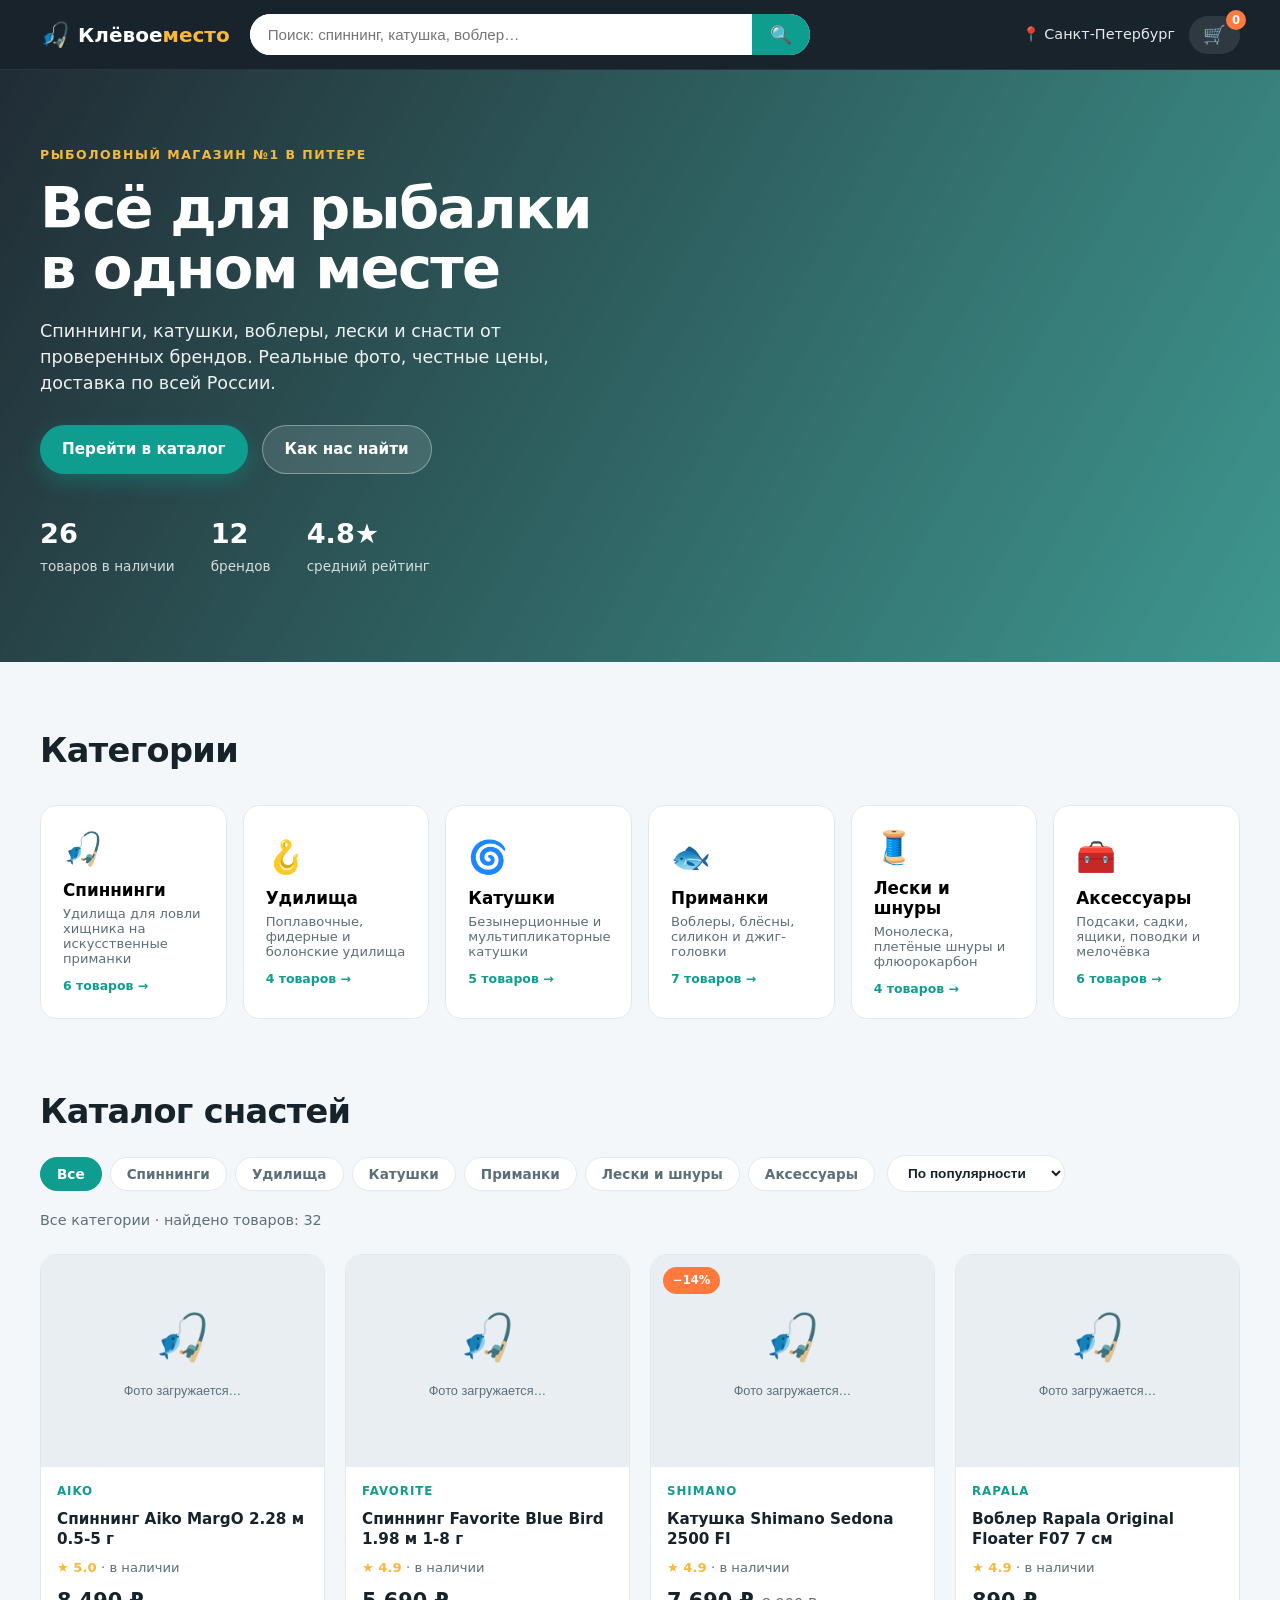
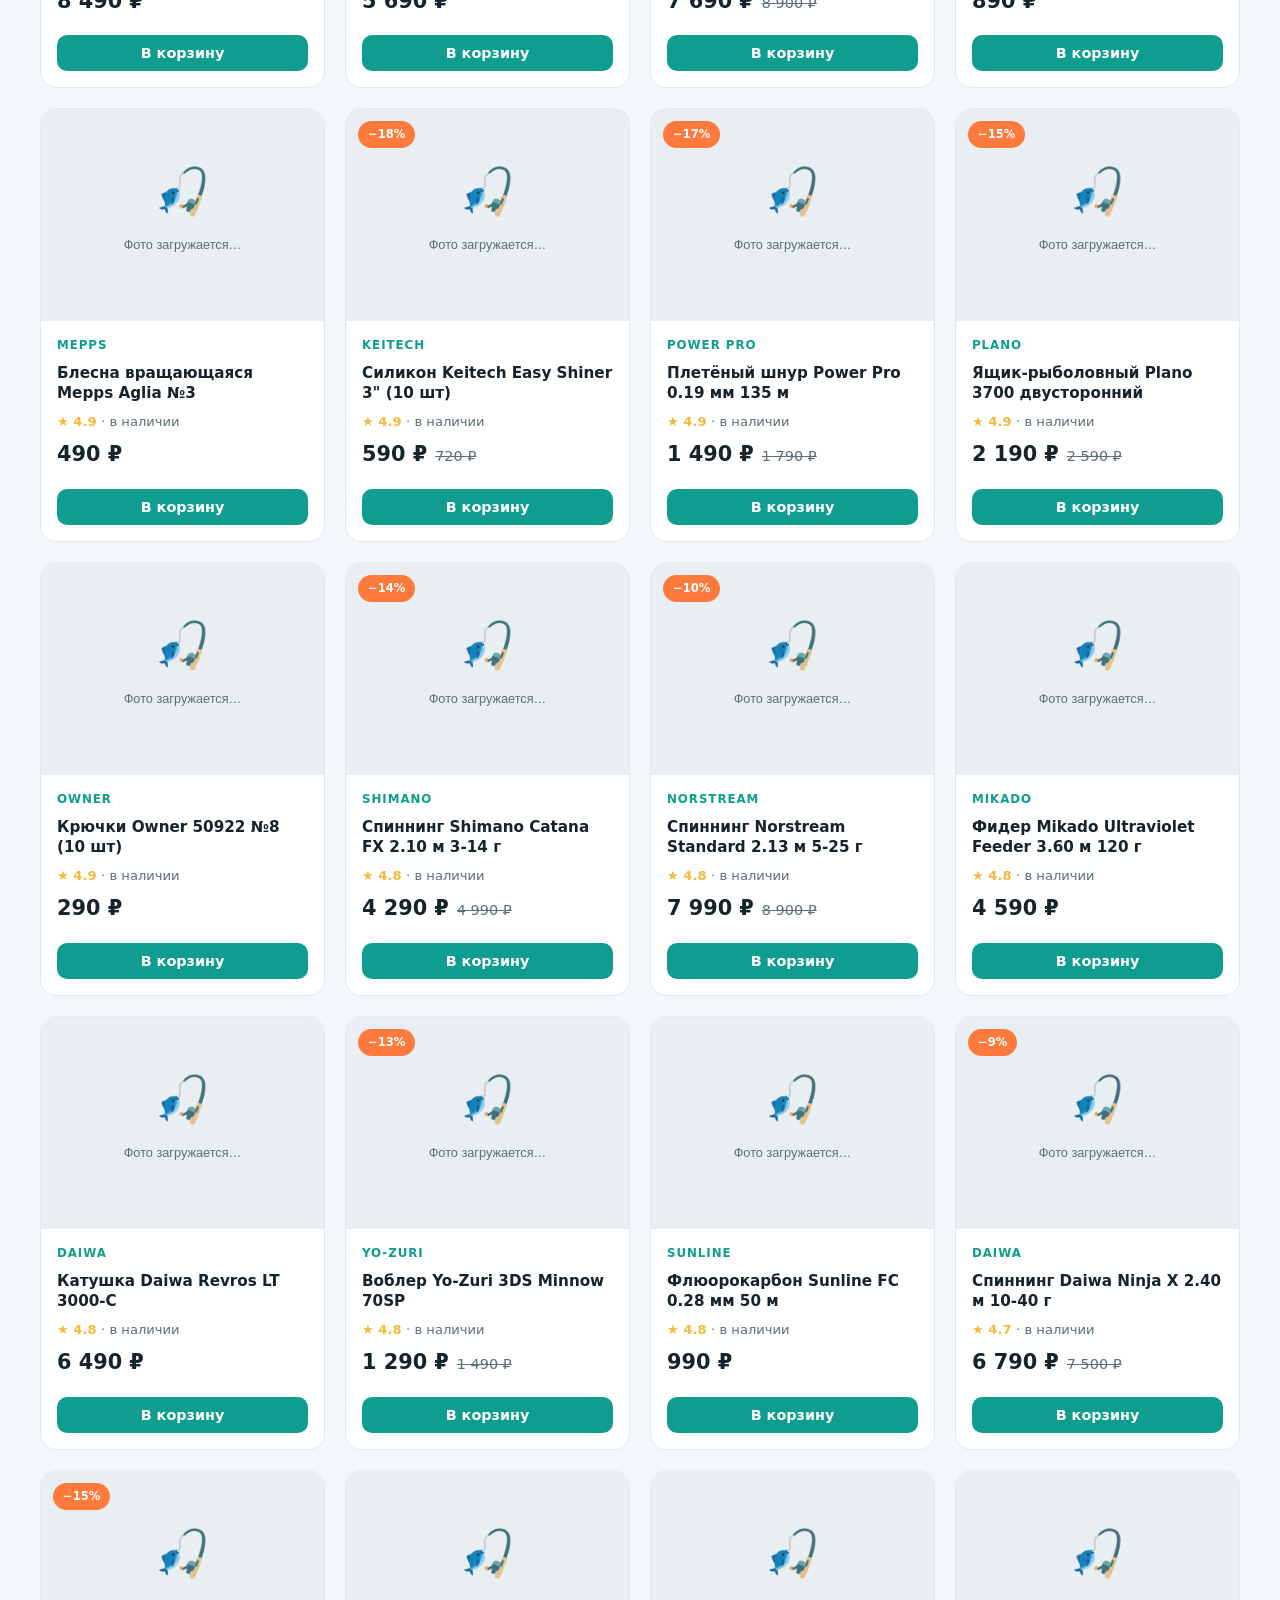
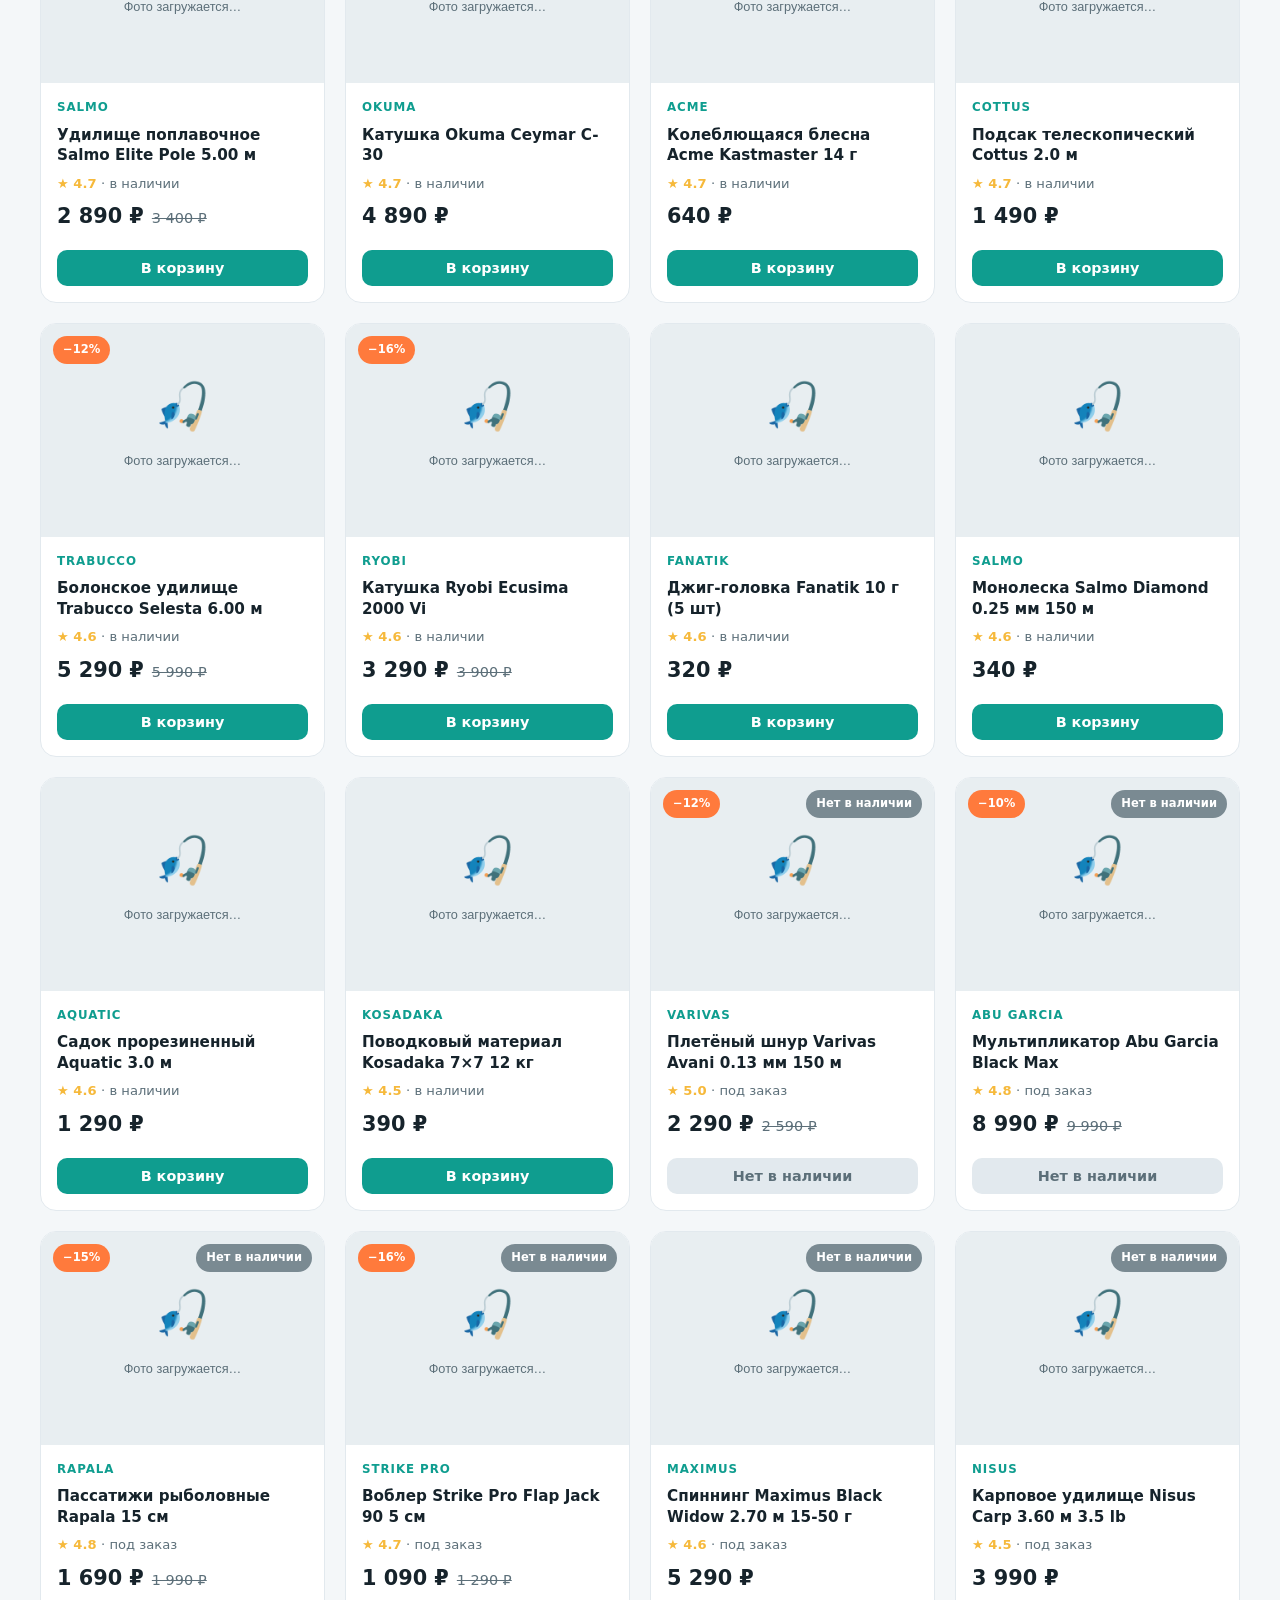
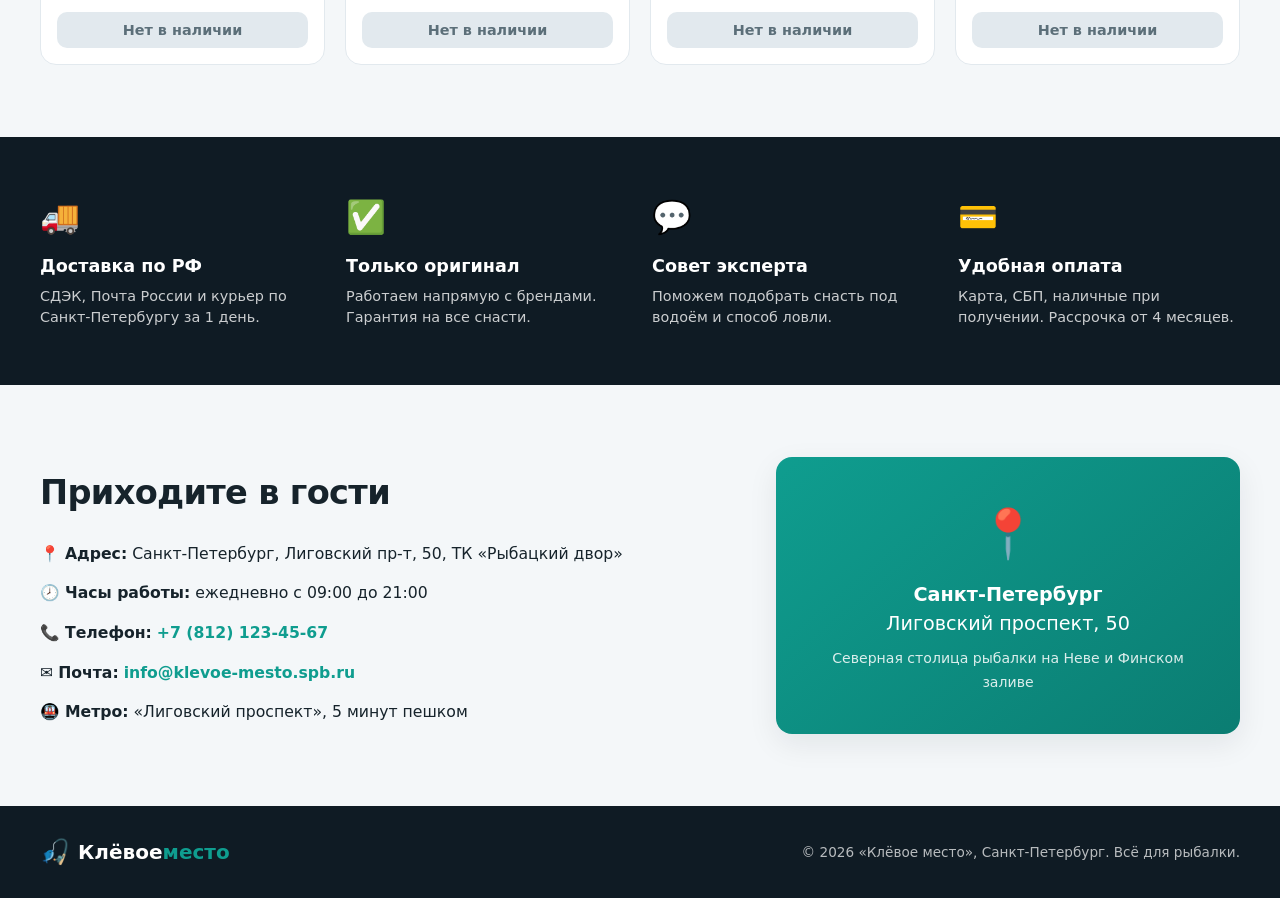
==== index.html @ 7ba5bf0c "Add fishing catalog site "Клёвое место" (СПб) Каталог рыболовных снастей: 6 категорий (спиннинги, уд" ====
<!DOCTYPE html>
<html lang="ru">
<head>
  <meta charset="UTF-8">
  <meta name="viewport" content="width=device-width, initial-scale=1.0">
  <meta name="description" content="Клёвое место — рыболовный магазин-каталог в Санкт-Петербурге. Спиннинги, катушки, воблеры, лески и снасти по реальным ценам.">
  <title>Клёвое место — рыболовный магазин в Санкт-Петербурге</title>
  <link rel="preconnect" href="https://loremflickr.com">
  <link rel="stylesheet" href="css/style.css">
  <link rel="icon" href="data:image/svg+xml,<svg xmlns='http://www.w3.org/2000/svg' viewBox='0 0 100 100'><text y='.9em' font-size='90'>🎣</text></svg>">
</head>
<body>
  <!-- Шапка -->
  <header class="header">
    <div class="container header__inner">
      <a href="#top" class="logo">
        <span class="logo__icon">🎣</span>
        <span class="logo__text">Клёвое<span>место</span></span>
      </a>

      <div class="search">
        <input type="search" id="searchInput" class="search__input" placeholder="Поиск: спиннинг, катушка, воблер…" autocomplete="off">
        <button class="search__btn" id="searchBtn" aria-label="Искать">🔍</button>
      </div>

      <div class="header__actions">
        <a href="#contacts" class="header__city">📍 Санкт-Петербург</a>
        <button class="cart-toggle" id="cartToggle" aria-label="Корзина">
          🛒 <span class="cart-toggle__count" id="cartCount">0</span>
        </button>
      </div>
    </div>
  </header>

  <a id="top"></a>

  <!-- Герой -->
  <section class="hero">
    <div class="container hero__inner">
      <div class="hero__content">
        <p class="hero__eyebrow">Рыболовный магазин №1 в Питере</p>
        <h1 class="hero__title">Всё для рыбалки<br>в одном месте</h1>
        <p class="hero__text">Спиннинги, катушки, воблеры, лески и снасти от проверенных брендов. Реальные фото, честные цены, доставка по всей России.</p>
        <div class="hero__actions">
          <a href="#catalog" class="btn btn--primary">Перейти в каталог</a>
          <a href="#contacts" class="btn btn--ghost">Как нас найти</a>
        </div>
        <div class="hero__stats">
          <div><b id="statCount">0</b><span>товаров в наличии</span></div>
          <div><b>12</b><span>брендов</span></div>
          <div><b>4.8★</b><span>средний рейтинг</span></div>
        </div>
      </div>
    </div>
  </section>

  <!-- Категории -->
  <section class="cats" id="categories">
    <div class="container">
      <h2 class="section-title">Категории</h2>
      <div class="cats__grid" id="catsGrid"></div>
    </div>
  </section>

  <!-- Каталог -->
  <section class="catalog" id="catalog">
    <div class="container">
      <div class="catalog__head">
        <h2 class="section-title">Каталог снастей</h2>
        <div class="catalog__tools">
          <div class="filters" id="filters"></div>
          <select id="sortSelect" class="select">
            <option value="popular">По популярности</option>
            <option value="price-asc">Сначала дешёвые</option>
            <option value="price-desc">Сначала дорогие</option>
            <option value="rating">По рейтингу</option>
          </select>
        </div>
      </div>
      <p class="catalog__meta" id="catalogMeta"></p>
      <div class="products" id="products"></div>
      <div class="empty" id="empty" hidden>
        <p>😕 По вашему запросу ничего не найдено.</p>
        <button class="btn btn--ghost" id="resetBtn">Сбросить фильтры</button>
      </div>
    </div>
  </section>

  <!-- Преимущества -->
  <section class="features">
    <div class="container features__grid">
      <div class="feature"><span>🚚</span><h3>Доставка по РФ</h3><p>СДЭК, Почта России и курьер по Санкт-Петербургу за 1 день.</p></div>
      <div class="feature"><span>✅</span><h3>Только оригинал</h3><p>Работаем напрямую с брендами. Гарантия на все снасти.</p></div>
      <div class="feature"><span>💬</span><h3>Совет эксперта</h3><p>Поможем подобрать снасть под водоём и способ ловли.</p></div>
      <div class="feature"><span>💳</span><h3>Удобная оплата</h3><p>Карта, СБП, наличные при получении. Рассрочка от 4 месяцев.</p></div>
    </div>
  </section>

  <!-- Контакты -->
  <section class="contacts" id="contacts">
    <div class="container contacts__grid">
      <div>
        <h2 class="section-title">Приходите в гости</h2>
        <ul class="contacts__list">
          <li>📍 <b>Адрес:</b> Санкт-Петербург, Лиговский пр-т, 50, ТК «Рыбацкий двор»</li>
          <li>🕗 <b>Часы работы:</b> ежедневно с 09:00 до 21:00</li>
          <li>📞 <b>Телефон:</b> <a href="tel:+78121234567">+7 (812) 123-45-67</a></li>
          <li>✉️ <b>Почта:</b> <a href="mailto:info@klevoe-mesto.spb.ru">info@klevoe-mesto.spb.ru</a></li>
          <li>🚇 <b>Метро:</b> «Лиговский проспект», 5 минут пешком</li>
        </ul>
      </div>
      <div class="map-card">
        <div class="map-card__pin">📍</div>
        <p><b>Санкт-Петербург</b><br>Лиговский проспект, 50</p>
        <span>Северная столица рыбалки на Неве и Финском заливе</span>
      </div>
    </div>
  </section>

  <!-- Подвал -->
  <footer class="footer">
    <div class="container footer__inner">
      <span class="logo"><span class="logo__icon">🎣</span><span class="logo__text">Клёвое<span>место</span></span></span>
      <p>© 2026 «Клёвое место», Санкт-Петербург. Всё для рыбалки.</p>
    </div>
  </footer>

  <!-- Корзина -->
  <div class="drawer" id="cartDrawer" hidden>
    <div class="drawer__overlay" id="cartOverlay"></div>
    <aside class="drawer__panel">
      <div class="drawer__head">
        <h3>Корзина</h3>
        <button class="drawer__close" id="cartClose" aria-label="Закрыть">✕</button>
      </div>
      <div class="drawer__body" id="cartItems"></div>
      <div class="drawer__foot">
        <div class="drawer__total"><span>Итого:</span><b id="cartTotal">0 ₽</b></div>
        <button class="btn btn--primary btn--block" id="checkoutBtn">Оформить заказ</button>
      </div>
    </aside>
  </div>

  <!-- Модалка товара -->
  <div class="modal" id="productModal" hidden>
    <div class="modal__overlay" id="modalOverlay"></div>
    <div class="modal__card" id="modalCard"></div>
  </div>

  <div class="toast" id="toast" hidden></div>

  <script src="js/products.js"></script>
  <script src="js/app.js"></script>
</body>
</html>
---- css/style.css ----
/* ===== Базовые переменные и сброс ===== */
:root {
  --bg: #0f1b24;
  --bg-soft: #14262f;
  --surface: #ffffff;
  --surface-2: #f4f7f9;
  --ink: #16232b;
  --ink-soft: #5c6f79;
  --line: #e2e9ee;
  --brand: #0f9d8f;
  --brand-dark: #0b7d72;
  --accent: #ff7a3c;
  --gold: #f6b93b;
  --danger: #e04a4a;
  --radius: 16px;
  --shadow: 0 10px 30px rgba(15, 27, 36, .08);
  --shadow-lg: 0 24px 60px rgba(15, 27, 36, .18);
  --container: 1200px;
}

* { box-sizing: border-box; margin: 0; padding: 0; }

/* Атрибут hidden должен выигрывать у display в классах (.modal/.drawer) */
[hidden] { display: none !important; }

html { scroll-behavior: smooth; }

body {
  font-family: 'Segoe UI', system-ui, -apple-system, Roboto, Arial, sans-serif;
  color: var(--ink);
  background: var(--surface-2);
  line-height: 1.5;
}

img { display: block; max-width: 100%; }
a { color: inherit; text-decoration: none; }
button { font-family: inherit; cursor: pointer; border: none; background: none; }

.container { width: min(100% - 32px, var(--container)); margin-inline: auto; }

.section-title {
  font-size: clamp(1.5rem, 3vw, 2.1rem);
  font-weight: 800;
  letter-spacing: -.02em;
}

/* ===== Кнопки ===== */
.btn {
  display: inline-flex; align-items: center; justify-content: center; gap: 8px;
  padding: 12px 22px; border-radius: 999px; font-weight: 700; font-size: .95rem;
  transition: transform .12s ease, box-shadow .2s ease, background .2s ease;
}
.btn:active { transform: translateY(1px); }
.btn--primary { background: var(--brand); color: #fff; box-shadow: 0 8px 20px rgba(15,157,143,.35); }
.btn--primary:hover { background: var(--brand-dark); }
.btn--ghost { background: rgba(255,255,255,.12); color: #fff; border: 1px solid rgba(255,255,255,.35); }
.btn--ghost:hover { background: rgba(255,255,255,.2); }
.btn--block { width: 100%; }
.contacts .btn--ghost { color: var(--ink); border-color: var(--line); background: #fff; }

/* ===== Шапка ===== */
.header {
  position: sticky; top: 0; z-index: 40;
  background: rgba(15, 27, 36, .96);
  backdrop-filter: blur(8px);
  color: #fff;
  border-bottom: 1px solid rgba(255,255,255,.08);
}
.header__inner { display: flex; align-items: center; gap: 20px; padding: 14px 0; }
.logo { display: inline-flex; align-items: center; gap: 8px; font-weight: 800; font-size: 1.25rem; white-space: nowrap; }
.logo__icon { font-size: 1.5rem; }
.logo__text span { color: var(--brand); }
.header .logo__text span { color: var(--gold); }

.search { flex: 1; display: flex; max-width: 560px; background: #fff; border-radius: 999px; overflow: hidden; }
.search__input { flex: 1; border: none; padding: 12px 18px; font-size: .95rem; color: var(--ink); outline: none; }
.search__btn { padding: 0 18px; font-size: 1.1rem; background: var(--brand); }

.header__actions { display: flex; align-items: center; gap: 14px; margin-left: auto; }
.header__city { font-size: .9rem; opacity: .9; white-space: nowrap; }
.cart-toggle {
  position: relative; color: #fff; font-size: 1.15rem;
  background: rgba(255,255,255,.1); padding: 8px 14px; border-radius: 999px;
}
.cart-toggle:hover { background: rgba(255,255,255,.2); }
.cart-toggle__count {
  position: absolute; top: -6px; right: -6px; min-width: 20px; height: 20px;
  background: var(--accent); color: #fff; font-size: .72rem; font-weight: 800;
  border-radius: 999px; display: grid; place-items: center; padding: 0 5px;
}

/* ===== Герой ===== */
.hero {
  background:
    linear-gradient(120deg, rgba(15,27,36,.92), rgba(11,125,114,.78)),
    url("https://loremflickr.com/1400/700/fishing,lake,sunrise?lock=7") center/cover;
  color: #fff;
}
.hero__inner { padding: 72px 0 84px; }
.hero__content { max-width: 620px; }
.hero__eyebrow {
  display: inline-block; text-transform: uppercase; letter-spacing: .12em;
  font-size: .78rem; font-weight: 700; color: var(--gold); margin-bottom: 14px;
}
.hero__title { font-size: clamp(2.2rem, 5vw, 3.6rem); font-weight: 900; line-height: 1.05; letter-spacing: -.03em; }
.hero__text { margin: 18px 0 28px; font-size: 1.1rem; opacity: .92; max-width: 520px; }
.hero__actions { display: flex; gap: 14px; flex-wrap: wrap; }
.hero__stats { display: flex; gap: 36px; margin-top: 40px; flex-wrap: wrap; }
.hero__stats b { font-size: 1.7rem; font-weight: 900; display: block; }
.hero__stats span { font-size: .85rem; opacity: .8; }

/* ===== Категории ===== */
.cats { padding: 64px 0 20px; }
.cats__grid { display: grid; grid-template-columns: repeat(auto-fit, minmax(170px, 1fr)); gap: 16px; margin-top: 28px; }
.cat-card {
  background: var(--surface); border: 1px solid var(--line); border-radius: var(--radius);
  padding: 22px; text-align: left; transition: transform .15s ease, box-shadow .2s ease, border-color .2s;
}
.cat-card:hover { transform: translateY(-4px); box-shadow: var(--shadow); border-color: var(--brand); }
.cat-card__icon { font-size: 2rem; }
.cat-card h3 { margin: 12px 0 6px; font-size: 1.05rem; }
.cat-card p { font-size: .82rem; color: var(--ink-soft); }
.cat-card__count { display: inline-block; margin-top: 12px; font-size: .78rem; color: var(--brand); font-weight: 700; }

/* ===== Каталог ===== */
.catalog { padding: 48px 0 72px; }
.catalog__head { display: flex; flex-wrap: wrap; gap: 18px; align-items: flex-end; justify-content: space-between; }
.catalog__tools { display: flex; flex-wrap: wrap; gap: 12px; align-items: center; }
.filters { display: flex; flex-wrap: wrap; gap: 8px; }
.chip {
  padding: 8px 16px; border-radius: 999px; border: 1px solid var(--line);
  background: #fff; font-size: .85rem; font-weight: 600; color: var(--ink-soft);
  transition: all .15s ease;
}
.chip:hover { border-color: var(--brand); color: var(--brand); }
.chip.is-active { background: var(--brand); color: #fff; border-color: var(--brand); }
.select {
  padding: 9px 16px; border-radius: 999px; border: 1px solid var(--line);
  background: #fff; font-size: .85rem; font-weight: 600; color: var(--ink); cursor: pointer;
}
.catalog__meta { margin: 18px 0 22px; color: var(--ink-soft); font-size: .9rem; }

.products { display: grid; grid-template-columns: repeat(auto-fill, minmax(250px, 1fr)); gap: 20px; }

.card {
  background: var(--surface); border: 1px solid var(--line); border-radius: var(--radius);
  overflow: hidden; display: flex; flex-direction: column;
  transition: transform .15s ease, box-shadow .2s ease;
}
.card:hover { transform: translateY(-5px); box-shadow: var(--shadow-lg); }
.card__media { position: relative; aspect-ratio: 4/3; background: var(--surface-2); overflow: hidden; cursor: pointer; }
.card__img { width: 100%; height: 100%; object-fit: cover; transition: transform .4s ease; }
.card:hover .card__img { transform: scale(1.06); }
.card__badge {
  position: absolute; top: 12px; left: 12px; background: var(--accent); color: #fff;
  font-size: .72rem; font-weight: 800; padding: 5px 10px; border-radius: 999px;
}
.card__badge--out { background: #7a8a92; left: auto; right: 12px; }
.card__fav { position: absolute; top: 10px; right: 10px; font-size: 1.15rem; opacity: .85; }
.card__body { padding: 16px; display: flex; flex-direction: column; gap: 8px; flex: 1; }
.card__brand { font-size: .74rem; text-transform: uppercase; letter-spacing: .08em; color: var(--brand); font-weight: 800; }
.card__name { font-size: .95rem; font-weight: 600; line-height: 1.35; cursor: pointer; }
.card__name:hover { color: var(--brand); }
.card__rating { font-size: .82rem; color: var(--gold); font-weight: 700; }
.card__rating span { color: var(--ink-soft); font-weight: 500; }
.card__price-row { display: flex; align-items: baseline; gap: 8px; margin-top: auto; }
.card__price { font-size: 1.3rem; font-weight: 900; }
.card__old { font-size: .9rem; color: var(--ink-soft); text-decoration: line-through; }
.card__btn {
  margin-top: 10px; background: var(--brand); color: #fff; border-radius: 10px;
  padding: 10px; font-weight: 700; font-size: .9rem; transition: background .2s;
}
.card__btn:hover { background: var(--brand-dark); }
.card__btn:disabled { background: var(--line); color: var(--ink-soft); cursor: not-allowed; }

.empty { text-align: center; padding: 60px 0; display: grid; gap: 16px; place-items: center; }

/* ===== Преимущества ===== */
.features { background: var(--bg); color: #fff; padding: 56px 0; }
.features__grid { display: grid; grid-template-columns: repeat(auto-fit, minmax(220px, 1fr)); gap: 24px; }
.feature span { font-size: 2rem; }
.feature h3 { margin: 12px 0 6px; font-size: 1.1rem; }
.feature p { font-size: .9rem; opacity: .78; }

/* ===== Контакты ===== */
.contacts { padding: 72px 0; }
.contacts__grid { display: grid; grid-template-columns: 1.2fr .8fr; gap: 40px; align-items: center; }
.contacts__list { list-style: none; margin-top: 24px; display: grid; gap: 16px; }
.contacts__list li { font-size: .98rem; }
.contacts__list a { color: var(--brand); font-weight: 600; }
.map-card {
  background: linear-gradient(140deg, var(--brand), var(--brand-dark)); color: #fff;
  border-radius: var(--radius); padding: 40px; text-align: center; box-shadow: var(--shadow);
}
.map-card__pin { font-size: 3rem; }
.map-card p { margin: 12px 0 8px; font-size: 1.2rem; }
.map-card span { font-size: .88rem; opacity: .85; }

/* ===== Подвал ===== */
.footer { background: var(--bg); color: #fff; padding: 28px 0; }
.footer__inner { display: flex; align-items: center; justify-content: space-between; gap: 16px; flex-wrap: wrap; }
.footer p { font-size: .85rem; opacity: .7; }

/* ===== Корзина (drawer) ===== */
.drawer { position: fixed; inset: 0; z-index: 60; }
.drawer__overlay { position: absolute; inset: 0; background: rgba(15,27,36,.5); animation: fade .2s; }
.drawer__panel {
  position: absolute; top: 0; right: 0; height: 100%; width: min(420px, 100%);
  background: #fff; display: flex; flex-direction: column; box-shadow: var(--shadow-lg);
  animation: slideIn .25s ease;
}
@keyframes slideIn { from { transform: translateX(100%); } to { transform: translateX(0); } }
@keyframes fade { from { opacity: 0; } to { opacity: 1; } }
.drawer__head { display: flex; align-items: center; justify-content: space-between; padding: 20px; border-bottom: 1px solid var(--line); }
.drawer__head h3 { font-size: 1.25rem; }
.drawer__close { font-size: 1.2rem; color: var(--ink-soft); }
.drawer__body { flex: 1; overflow-y: auto; padding: 12px 20px; }
.cart-item { display: flex; gap: 12px; padding: 14px 0; border-bottom: 1px solid var(--line); }
.cart-item__img { width: 64px; height: 64px; border-radius: 10px; object-fit: cover; background: var(--surface-2); }
.cart-item__info { flex: 1; }
.cart-item__name { font-size: .88rem; font-weight: 600; line-height: 1.3; }
.cart-item__price { color: var(--brand); font-weight: 800; margin-top: 4px; }
.cart-item__qty { display: inline-flex; align-items: center; gap: 10px; margin-top: 8px; }
.qty-btn { width: 26px; height: 26px; border-radius: 8px; background: var(--surface-2); font-weight: 800; font-size: 1rem; }
.cart-item__remove { color: var(--danger); font-size: .8rem; align-self: flex-start; }
.cart-empty { text-align: center; color: var(--ink-soft); padding: 50px 0; }
.drawer__foot { padding: 20px; border-top: 1px solid var(--line); }
.drawer__total { display: flex; justify-content: space-between; align-items: center; margin-bottom: 14px; font-size: 1.1rem; }
.drawer__total b { font-size: 1.5rem; font-weight: 900; }

/* ===== Модалка товара ===== */
.modal { position: fixed; inset: 0; z-index: 70; display: grid; place-items: center; padding: 20px; }
.modal__overlay { position: absolute; inset: 0; background: rgba(15,27,36,.6); animation: fade .2s; }
.modal__card {
  position: relative; background: #fff; border-radius: var(--radius); max-width: 820px; width: 100%;
  max-height: 90vh; overflow: auto; box-shadow: var(--shadow-lg); animation: pop .22s ease;
}
@keyframes pop { from { transform: scale(.94); opacity: 0; } to { transform: scale(1); opacity: 1; } }
.modal__grid { display: grid; grid-template-columns: 1fr 1fr; }
.modal__img { width: 100%; height: 100%; min-height: 320px; object-fit: cover; background: var(--surface-2); }
.modal__info { padding: 28px; }
.modal__close { position: absolute; top: 14px; right: 14px; z-index: 2; background: #fff; width: 36px; height: 36px; border-radius: 999px; font-size: 1.1rem; box-shadow: var(--shadow); }
.modal__brand { color: var(--brand); font-weight: 800; text-transform: uppercase; letter-spacing: .08em; font-size: .78rem; }
.modal__title { font-size: 1.4rem; font-weight: 800; margin: 8px 0 12px; }
.modal__specs { list-style: none; margin: 18px 0; display: grid; gap: 8px; }
.modal__specs li { display: flex; justify-content: space-between; font-size: .9rem; padding: 8px 0; border-bottom: 1px dashed var(--line); }
.modal__specs span { color: var(--ink-soft); }
.modal__specs b { font-weight: 700; }
.modal__price { font-size: 2rem; font-weight: 900; margin: 10px 0 18px; }
.modal__price s { font-size: 1.1rem; color: var(--ink-soft); font-weight: 500; margin-left: 10px; }

/* ===== Тост ===== */
.toast {
  position: fixed; bottom: 24px; left: 50%; transform: translateX(-50%);
  background: var(--bg); color: #fff; padding: 14px 24px; border-radius: 999px;
  font-weight: 600; font-size: .9rem; z-index: 90; box-shadow: var(--shadow-lg);
  animation: toastIn .3s ease;
}
@keyframes toastIn { from { transform: translate(-50%, 20px); opacity: 0; } to { transform: translate(-50%, 0); opacity: 1; } }

/* ===== Адаптив ===== */
@media (max-width: 860px) {
  .contacts__grid { grid-template-columns: 1fr; }
  .modal__grid { grid-template-columns: 1fr; }
  .modal__img { min-height: 240px; }
}
@media (max-width: 720px) {
  .header__inner { flex-wrap: wrap; }
  .search { order: 3; width: 100%; max-width: none; }
  .header__city { display: none; }
  .hero__inner { padding: 52px 0 60px; }
  .catalog__head { flex-direction: column; align-items: stretch; }
}
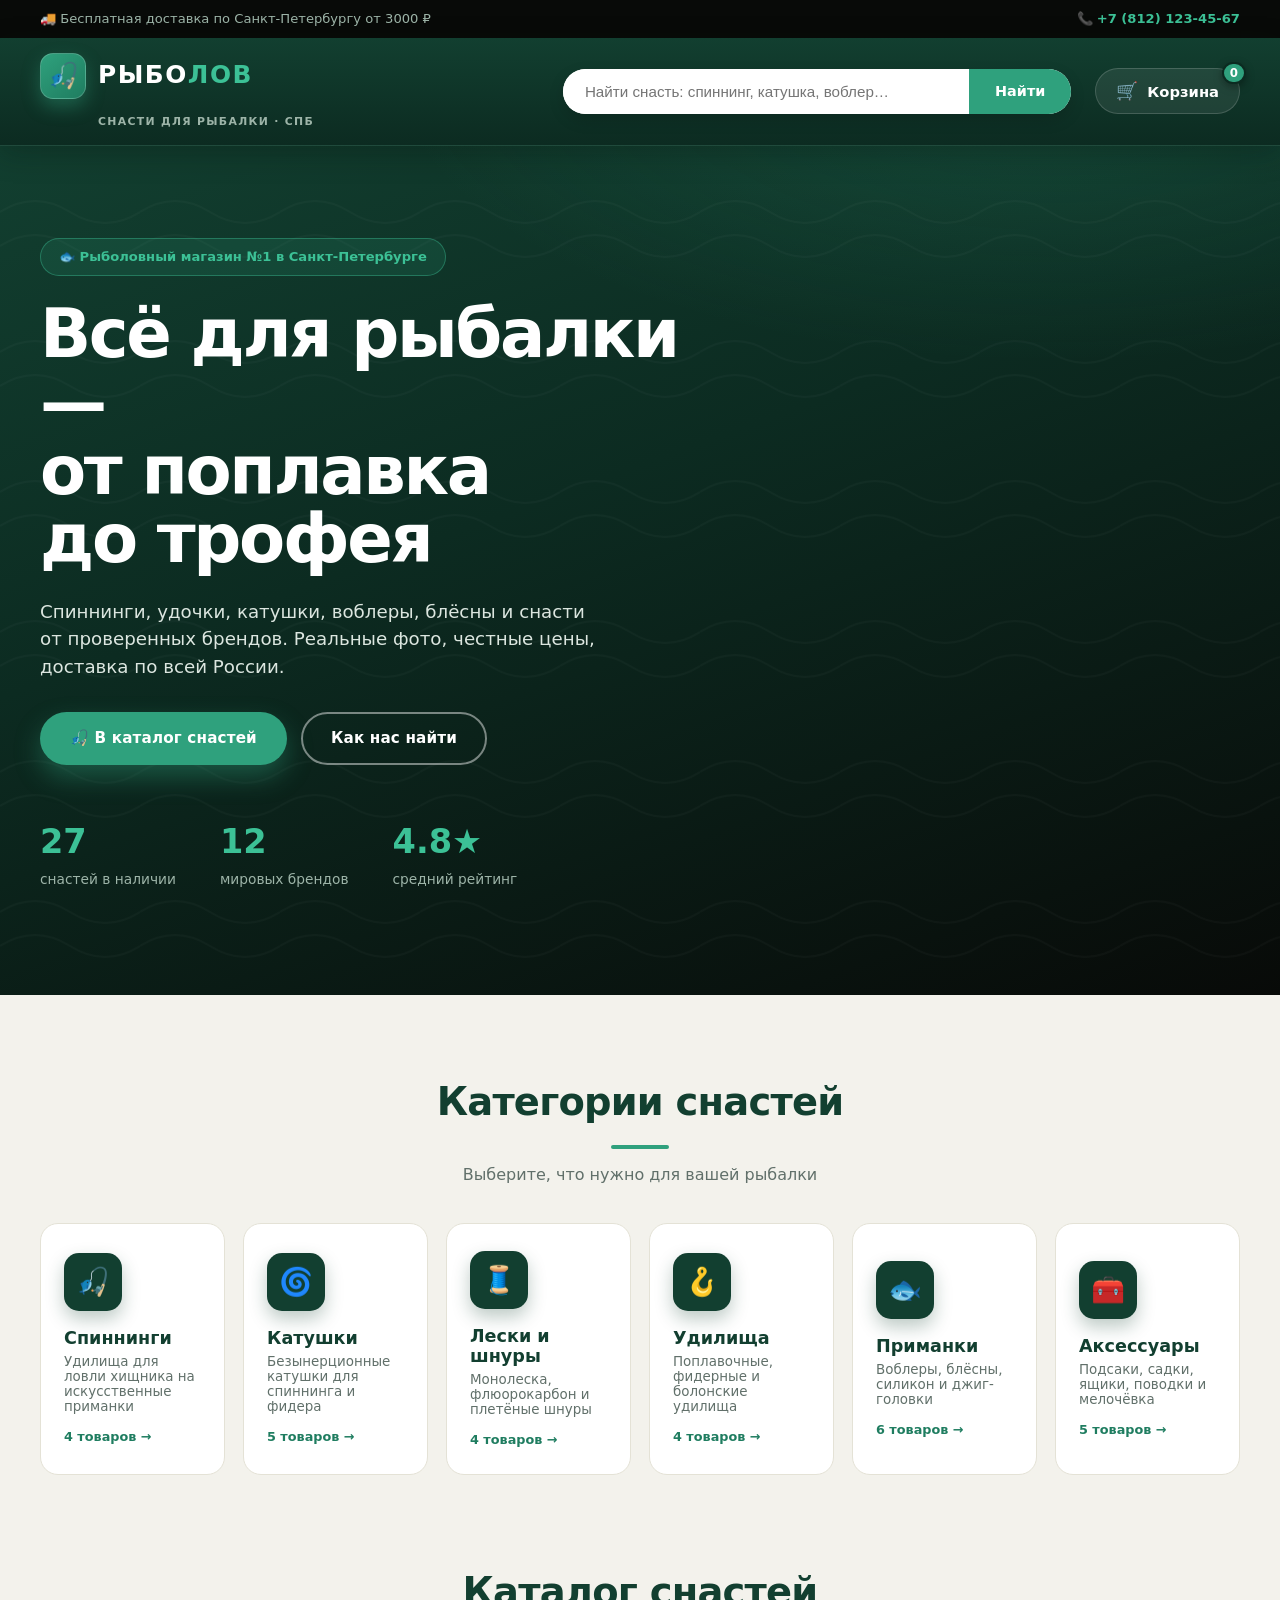
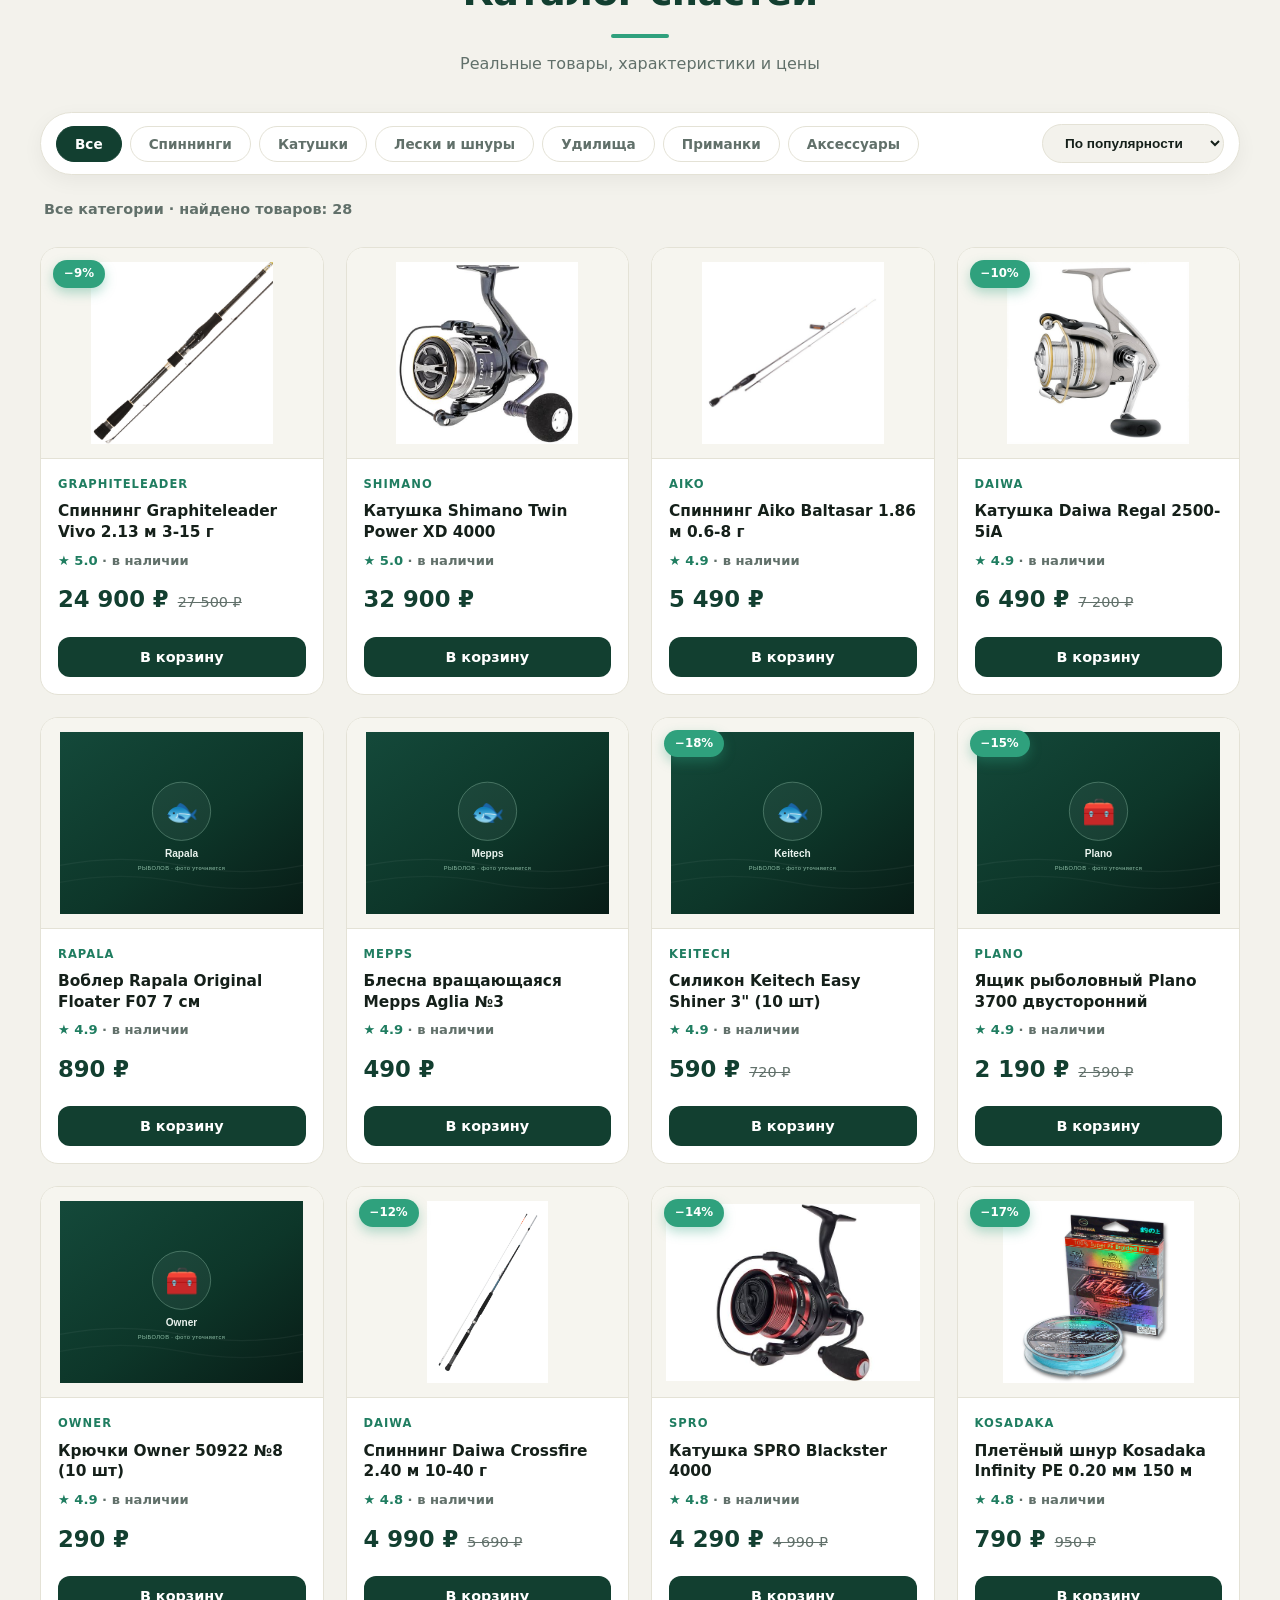
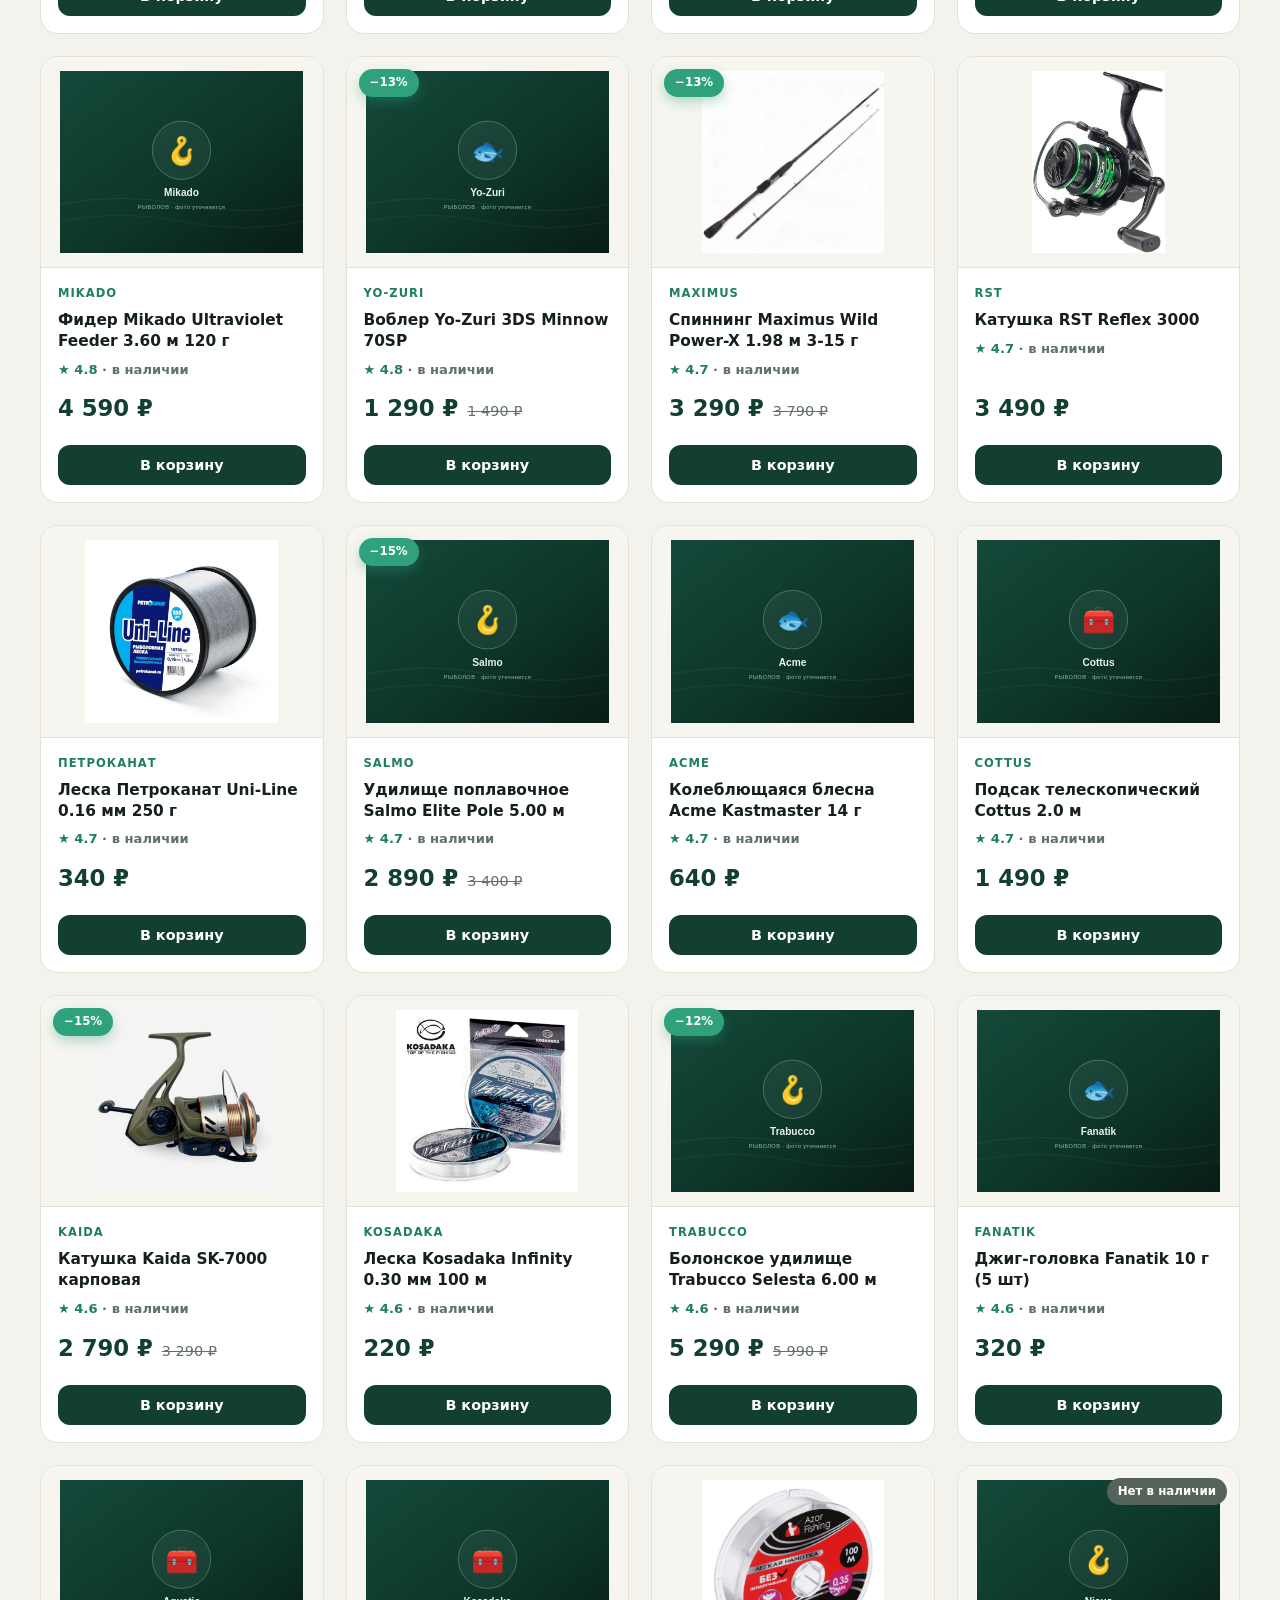
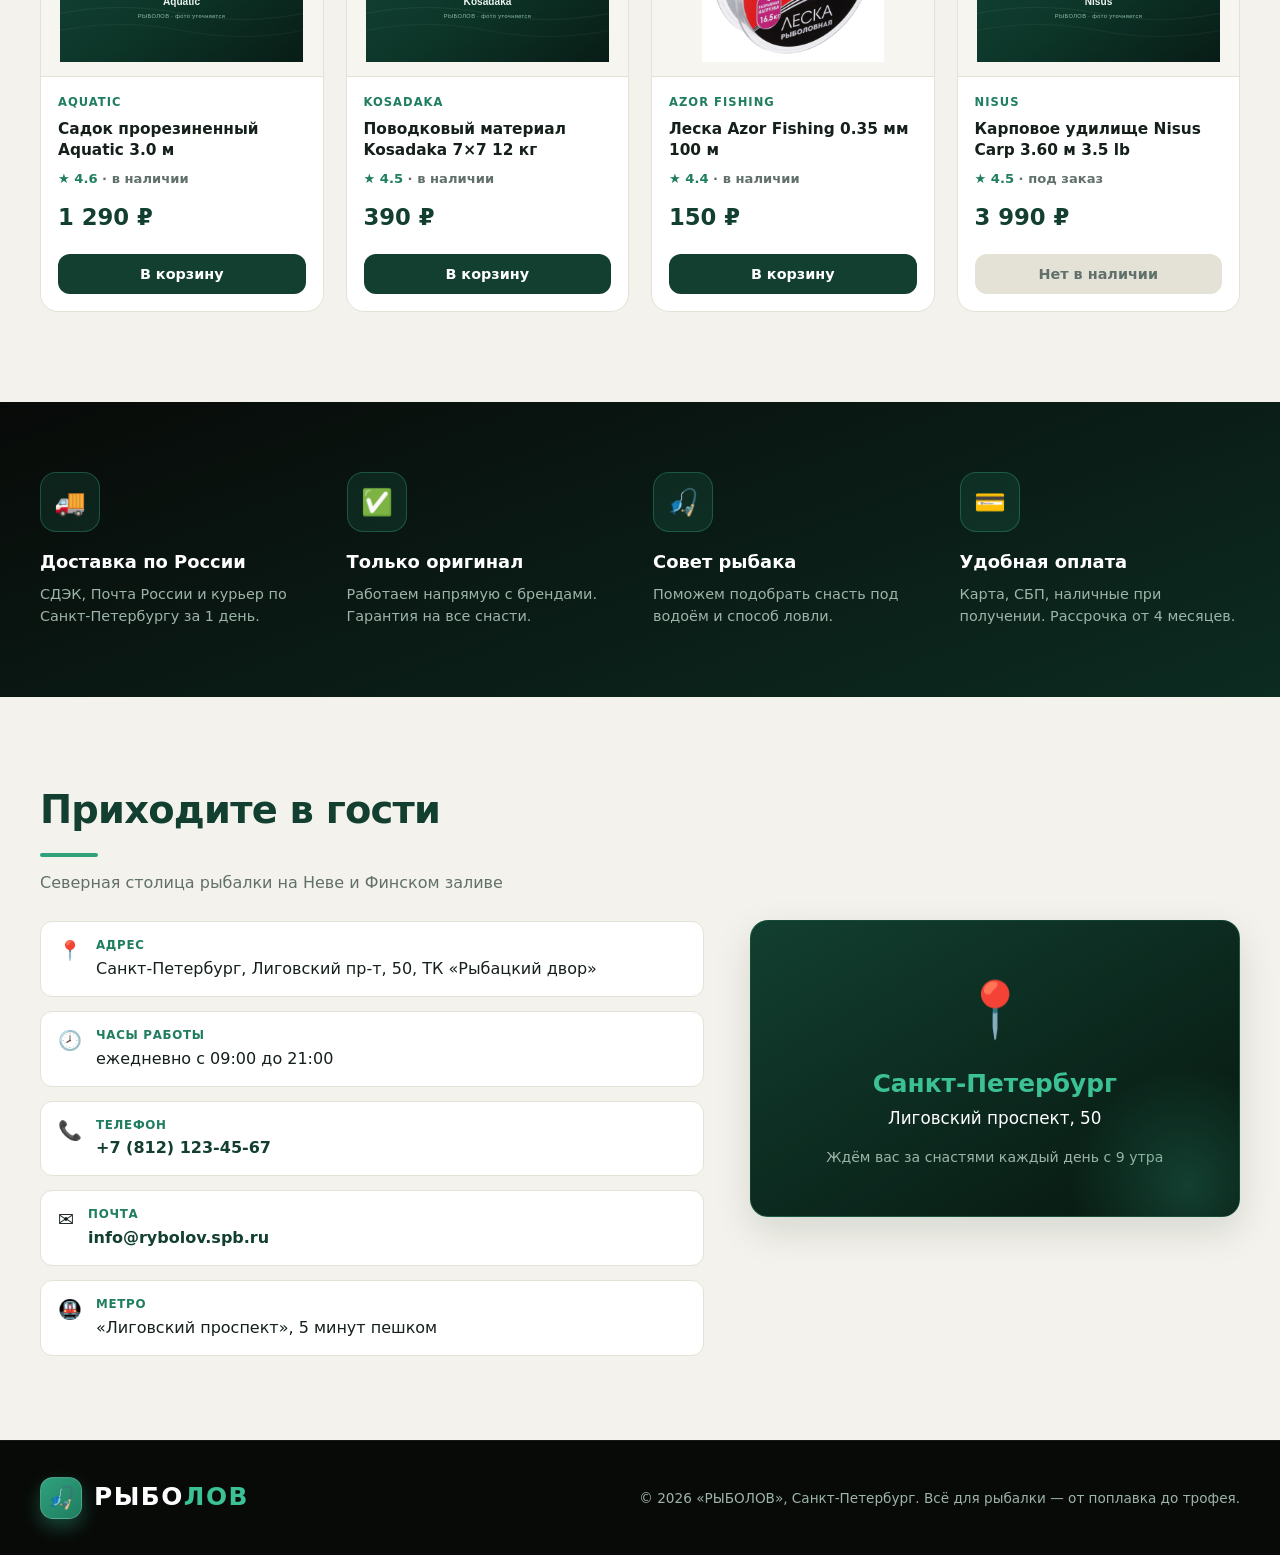
==== commit 731edb3b: "Redesign as РЫБОЛОВ: premium dark-green theme + real product photos - Новое название «РЫБОЛОВ» (снас" ====
--- a/index.html
+++ b/index.html
@@ -3,51 +3,61 @@
 <head>
   <meta charset="UTF-8">
   <meta name="viewport" content="width=device-width, initial-scale=1.0">
-  <meta name="description" content="Клёвое место — рыболовный магазин-каталог в Санкт-Петербурге. Спиннинги, катушки, воблеры, лески и снасти по реальным ценам.">
-  <title>Клёвое место — рыболовный магазин в Санкт-Петербурге</title>
-  <link rel="preconnect" href="https://loremflickr.com">
+  <meta name="description" content="РЫБОЛОВ — рыболовный магазин в Санкт-Петербурге. Спиннинги, удочки, катушки, воблеры, лески и снасти для рыбалки по реальным ценам.">
+  <title>РЫБОЛОВ — магазин снастей для рыбалки в Санкт-Петербурге</title>
   <link rel="stylesheet" href="css/style.css">
   <link rel="icon" href="data:image/svg+xml,<svg xmlns='http://www.w3.org/2000/svg' viewBox='0 0 100 100'><text y='.9em' font-size='90'>🎣</text></svg>">
 </head>
 <body>
+  <a id="top"></a>
+
+  <!-- Верхняя плашка -->
+  <div class="topbar">
+    <div class="container topbar__inner">
+      <span>🚚 Бесплатная доставка по Санкт-Петербургу от 3000 ₽</span>
+      <span class="topbar__phone">📞 <a href="tel:+78121234567">+7 (812) 123-45-67</a></span>
+    </div>
+  </div>
+
   <!-- Шапка -->
   <header class="header">
     <div class="container header__inner">
       <a href="#top" class="logo">
         <span class="logo__icon">🎣</span>
-        <span class="logo__text">Клёвое<span>место</span></span>
+        <span class="logo__text">РЫБО<span>ЛОВ</span></span>
+        <span class="logo__sub">снасти для рыбалки · СПб</span>
       </a>
 
       <div class="search">
-        <input type="search" id="searchInput" class="search__input" placeholder="Поиск: спиннинг, катушка, воблер…" autocomplete="off">
-        <button class="search__btn" id="searchBtn" aria-label="Искать">🔍</button>
+        <input type="search" id="searchInput" class="search__input" placeholder="Найти снасть: спиннинг, катушка, воблер…" autocomplete="off">
+        <button class="search__btn" id="searchBtn" aria-label="Искать">Найти</button>
       </div>
 
       <div class="header__actions">
-        <a href="#contacts" class="header__city">📍 Санкт-Петербург</a>
         <button class="cart-toggle" id="cartToggle" aria-label="Корзина">
-          🛒 <span class="cart-toggle__count" id="cartCount">0</span>
+          <span class="cart-toggle__ico">🛒</span>
+          <span class="cart-toggle__label">Корзина</span>
+          <span class="cart-toggle__count" id="cartCount">0</span>
         </button>
       </div>
     </div>
   </header>
 
-  <a id="top"></a>
-
   <!-- Герой -->
   <section class="hero">
+    <div class="hero__waves" aria-hidden="true"></div>
     <div class="container hero__inner">
       <div class="hero__content">
-        <p class="hero__eyebrow">Рыболовный магазин №1 в Питере</p>
-        <h1 class="hero__title">Всё для рыбалки<br>в одном месте</h1>
-        <p class="hero__text">Спиннинги, катушки, воблеры, лески и снасти от проверенных брендов. Реальные фото, честные цены, доставка по всей России.</p>
+        <p class="hero__eyebrow">🐟 Рыболовный магазин №1 в Санкт-Петербурге</p>
+        <h1 class="hero__title">Всё для рыбалки —<br>от поплавка<br>до трофея</h1>
+        <p class="hero__text">Спиннинги, удочки, катушки, воблеры, блёсны и снасти от проверенных брендов. Реальные фото, честные цены, доставка по всей России.</p>
         <div class="hero__actions">
-          <a href="#catalog" class="btn btn--primary">Перейти в каталог</a>
+          <a href="#catalog" class="btn btn--primary">🎣 В каталог снастей</a>
           <a href="#contacts" class="btn btn--ghost">Как нас найти</a>
         </div>
         <div class="hero__stats">
-          <div><b id="statCount">0</b><span>товаров в наличии</span></div>
-          <div><b>12</b><span>брендов</span></div>
+          <div><b id="statCount">0</b><span>снастей в наличии</span></div>
+          <div><b>12</b><span>мировых брендов</span></div>
           <div><b>4.8★</b><span>средний рейтинг</span></div>
         </div>
       </div>
@@ -57,7 +67,10 @@
   <!-- Категории -->
   <section class="cats" id="categories">
     <div class="container">
-      <h2 class="section-title">Категории</h2>
+      <div class="section-head">
+        <h2 class="section-title">Категории снастей</h2>
+        <p class="section-sub">Выберите, что нужно для вашей рыбалки</p>
+      </div>
       <div class="cats__grid" id="catsGrid"></div>
     </div>
   </section>
@@ -65,23 +78,24 @@
   <!-- Каталог -->
   <section class="catalog" id="catalog">
     <div class="container">
-      <div class="catalog__head">
+      <div class="section-head">
         <h2 class="section-title">Каталог снастей</h2>
-        <div class="catalog__tools">
-          <div class="filters" id="filters"></div>
-          <select id="sortSelect" class="select">
-            <option value="popular">По популярности</option>
-            <option value="price-asc">Сначала дешёвые</option>
-            <option value="price-desc">Сначала дорогие</option>
-            <option value="rating">По рейтингу</option>
-          </select>
-        </div>
+        <p class="section-sub">Реальные товары, характеристики и цены</p>
+      </div>
+      <div class="catalog__tools">
+        <div class="filters" id="filters"></div>
+        <select id="sortSelect" class="select">
+          <option value="popular">По популярности</option>
+          <option value="price-asc">Сначала дешёвые</option>
+          <option value="price-desc">Сначала дорогие</option>
+          <option value="rating">По рейтингу</option>
+        </select>
       </div>
       <p class="catalog__meta" id="catalogMeta"></p>
       <div class="products" id="products"></div>
       <div class="empty" id="empty" hidden>
         <p>😕 По вашему запросу ничего не найдено.</p>
-        <button class="btn btn--ghost" id="resetBtn">Сбросить фильтры</button>
+        <button class="btn btn--ghost btn--dark" id="resetBtn">Сбросить фильтры</button>
       </div>
     </div>
   </section>
@@ -89,10 +103,10 @@
   <!-- Преимущества -->
   <section class="features">
     <div class="container features__grid">
-      <div class="feature"><span>🚚</span><h3>Доставка по РФ</h3><p>СДЭК, Почта России и курьер по Санкт-Петербургу за 1 день.</p></div>
-      <div class="feature"><span>✅</span><h3>Только оригинал</h3><p>Работаем напрямую с брендами. Гарантия на все снасти.</p></div>
-      <div class="feature"><span>💬</span><h3>Совет эксперта</h3><p>Поможем подобрать снасть под водоём и способ ловли.</p></div>
-      <div class="feature"><span>💳</span><h3>Удобная оплата</h3><p>Карта, СБП, наличные при получении. Рассрочка от 4 месяцев.</p></div>
+      <div class="feature"><span class="feature__ico">🚚</span><h3>Доставка по России</h3><p>СДЭК, Почта России и курьер по Санкт-Петербургу за 1 день.</p></div>
+      <div class="feature"><span class="feature__ico">✅</span><h3>Только оригинал</h3><p>Работаем напрямую с брендами. Гарантия на все снасти.</p></div>
+      <div class="feature"><span class="feature__ico">🎣</span><h3>Совет рыбака</h3><p>Поможем подобрать снасть под водоём и способ ловли.</p></div>
+      <div class="feature"><span class="feature__ico">💳</span><h3>Удобная оплата</h3><p>Карта, СБП, наличные при получении. Рассрочка от 4 месяцев.</p></div>
     </div>
   </section>
 
@@ -100,19 +114,23 @@
   <section class="contacts" id="contacts">
     <div class="container contacts__grid">
       <div>
-        <h2 class="section-title">Приходите в гости</h2>
+        <div class="section-head section-head--left">
+          <h2 class="section-title">Приходите в гости</h2>
+          <p class="section-sub">Северная столица рыбалки на Неве и Финском заливе</p>
+        </div>
         <ul class="contacts__list">
-          <li>📍 <b>Адрес:</b> Санкт-Петербург, Лиговский пр-т, 50, ТК «Рыбацкий двор»</li>
-          <li>🕗 <b>Часы работы:</b> ежедневно с 09:00 до 21:00</li>
-          <li>📞 <b>Телефон:</b> <a href="tel:+78121234567">+7 (812) 123-45-67</a></li>
-          <li>✉️ <b>Почта:</b> <a href="mailto:info@klevoe-mesto.spb.ru">info@klevoe-mesto.spb.ru</a></li>
-          <li>🚇 <b>Метро:</b> «Лиговский проспект», 5 минут пешком</li>
+          <li><span>📍</span><div><b>Адрес</b>Санкт-Петербург, Лиговский пр-т, 50, ТК «Рыбацкий двор»</div></li>
+          <li><span>🕗</span><div><b>Часы работы</b>ежедневно с 09:00 до 21:00</div></li>
+          <li><span>📞</span><div><b>Телефон</b><a href="tel:+78121234567">+7 (812) 123-45-67</a></div></li>
+          <li><span>✉️</span><div><b>Почта</b><a href="mailto:info@rybolov.spb.ru">info@rybolov.spb.ru</a></div></li>
+          <li><span>🚇</span><div><b>Метро</b>«Лиговский проспект», 5 минут пешком</div></li>
         </ul>
       </div>
       <div class="map-card">
         <div class="map-card__pin">📍</div>
-        <p><b>Санкт-Петербург</b><br>Лиговский проспект, 50</p>
-        <span>Северная столица рыбалки на Неве и Финском заливе</span>
+        <p class="map-card__city">Санкт-Петербург</p>
+        <p class="map-card__addr">Лиговский проспект, 50</p>
+        <span class="map-card__note">Ждём вас за снастями каждый день с 9 утра</span>
       </div>
     </div>
   </section>
@@ -120,8 +138,11 @@
   <!-- Подвал -->
   <footer class="footer">
     <div class="container footer__inner">
-      <span class="logo"><span class="logo__icon">🎣</span><span class="logo__text">Клёвое<span>место</span></span></span>
-      <p>© 2026 «Клёвое место», Санкт-Петербург. Всё для рыбалки.</p>
+      <a href="#top" class="logo logo--footer">
+        <span class="logo__icon">🎣</span>
+        <span class="logo__text">РЫБО<span>ЛОВ</span></span>
+      </a>
+      <p class="footer__note">© 2026 «РЫБОЛОВ», Санкт-Петербург. Всё для рыбалки — от поплавка до трофея.</p>
     </div>
   </footer>
 
@@ -130,7 +151,7 @@
     <div class="drawer__overlay" id="cartOverlay"></div>
     <aside class="drawer__panel">
       <div class="drawer__head">
-        <h3>Корзина</h3>
+        <h3>🛒 Корзина</h3>
         <button class="drawer__close" id="cartClose" aria-label="Закрыть">✕</button>
       </div>
       <div class="drawer__body" id="cartItems"></div>
--- a/css/style.css
+++ b/css/style.css
@@ -1,273 +1,347 @@
-/* ===== Базовые переменные и сброс ===== */
+/* ============================================================
+   РЫБОЛОВ — рыболовный магазин (Санкт-Петербург)
+   Премиальная палитра: тёмно-зелёный + чёрный + изумрудный акцент
+   (без жёлтого)
+   ============================================================ */
 :root {
-  --bg: #0f1b24;
-  --bg-soft: #14262f;
-  --surface: #ffffff;
-  --surface-2: #f4f7f9;
-  --ink: #16232b;
-  --ink-soft: #5c6f79;
-  --line: #e2e9ee;
-  --brand: #0f9d8f;
-  --brand-dark: #0b7d72;
-  --accent: #ff7a3c;
-  --gold: #f6b93b;
-  --danger: #e04a4a;
-  --radius: 16px;
-  --shadow: 0 10px 30px rgba(15, 27, 36, .08);
-  --shadow-lg: 0 24px 60px rgba(15, 27, 36, .18);
-  --container: 1200px;
+  --green:        #123f30;   /* тёмно-зелёный (основной) */
+  --green-deep:   #0c2b21;   /* глубокий зелёный */
+  --green-900:    #07160f;   /* почти чёрно-зелёный */
+  --green-soft:   #17553f;   /* зелёный посветлее */
+  --ink:          #080a08;   /* чёрный */
+  --accent:       #2fa17d;   /* изумруд (акцент) */
+  --accent-br:    #3cc196;   /* яркий изумруд */
+  --accent-dk:    #1f7d60;
+  --mint:         #9dc6b4;   /* приглушённый мятный */
+  --cream:        #f3f2ec;   /* тёплый светлый фон */
+  --paper:        #ffffff;
+  --frame:        #f6f5ef;   /* фон под фото товара */
+  --line:         #e4e2d6;
+  --text:         #15201a;
+  --text-soft:    #61706a;
+  --on-dark:      #e9f2ec;
+  --on-dark-soft: #9db4a8;
+  --danger:       #cf4b4b;
+  --radius:       18px;
+  --radius-sm:    12px;
+  --shadow:       0 14px 38px rgba(7, 22, 15, .12);
+  --shadow-lg:    0 34px 74px rgba(7, 22, 15, .30);
+  --container:    1200px;
 }
 
 * { box-sizing: border-box; margin: 0; padding: 0; }
-
-/* Атрибут hidden должен выигрывать у display в классах (.modal/.drawer) */
 [hidden] { display: none !important; }
 
 html { scroll-behavior: smooth; }
-
 body {
   font-family: 'Segoe UI', system-ui, -apple-system, Roboto, Arial, sans-serif;
-  color: var(--ink);
-  background: var(--surface-2);
+  color: var(--text);
+  background: var(--cream);
   line-height: 1.5;
-}
-
+  -webkit-font-smoothing: antialiased;
+}
 img { display: block; max-width: 100%; }
 a { color: inherit; text-decoration: none; }
 button { font-family: inherit; cursor: pointer; border: none; background: none; }
 
 .container { width: min(100% - 32px, var(--container)); margin-inline: auto; }
 
+/* ===== Заголовки секций ===== */
+.section-head { text-align: center; margin-bottom: 36px; }
+.section-head--left { text-align: left; margin-bottom: 24px; }
 .section-title {
-  font-size: clamp(1.5rem, 3vw, 2.1rem);
-  font-weight: 800;
-  letter-spacing: -.02em;
-}
+  font-size: clamp(1.6rem, 3.2vw, 2.4rem);
+  font-weight: 900; letter-spacing: -.02em; color: var(--green);
+  position: relative; display: inline-block;
+}
+.section-title::after {
+  content: ""; display: block; width: 58px; height: 4px; border-radius: 4px;
+  background: var(--accent); margin: 14px auto 0;
+}
+.section-head--left .section-title::after { margin-left: 0; }
+.section-sub { margin-top: 14px; color: var(--text-soft); font-size: 1rem; }
 
 /* ===== Кнопки ===== */
 .btn {
   display: inline-flex; align-items: center; justify-content: center; gap: 8px;
-  padding: 12px 22px; border-radius: 999px; font-weight: 700; font-size: .95rem;
-  transition: transform .12s ease, box-shadow .2s ease, background .2s ease;
+  padding: 13px 28px; border-radius: 999px; font-weight: 800; font-size: .95rem;
+  transition: transform .12s ease, box-shadow .2s ease, background .2s ease, color .2s;
+  border: 2px solid transparent; letter-spacing: .01em;
 }
 .btn:active { transform: translateY(1px); }
-.btn--primary { background: var(--brand); color: #fff; box-shadow: 0 8px 20px rgba(15,157,143,.35); }
-.btn--primary:hover { background: var(--brand-dark); }
-.btn--ghost { background: rgba(255,255,255,.12); color: #fff; border: 1px solid rgba(255,255,255,.35); }
-.btn--ghost:hover { background: rgba(255,255,255,.2); }
+.btn--primary { background: var(--accent); color: #fff; box-shadow: 0 12px 26px rgba(47,161,125,.4); }
+.btn--primary:hover { background: var(--accent-dk); }
+.btn--ghost { background: transparent; color: #fff; border-color: rgba(255,255,255,.45); }
+.btn--ghost:hover { background: rgba(255,255,255,.1); border-color: #fff; }
+.btn--dark { color: var(--green); border-color: var(--green); }
+.btn--dark:hover { background: var(--green); color: #fff; }
 .btn--block { width: 100%; }
-.contacts .btn--ghost { color: var(--ink); border-color: var(--line); background: #fff; }
+
+/* ===== Верхняя плашка ===== */
+.topbar { background: var(--ink); color: var(--on-dark-soft); font-size: .82rem; }
+.topbar__inner { display: flex; justify-content: space-between; align-items: center; padding: 9px 0; gap: 12px; }
+.topbar__phone a { color: var(--accent-br); font-weight: 700; }
 
 /* ===== Шапка ===== */
 .header {
   position: sticky; top: 0; z-index: 40;
-  background: rgba(15, 27, 36, .96);
-  backdrop-filter: blur(8px);
-  color: #fff;
-  border-bottom: 1px solid rgba(255,255,255,.08);
-}
-.header__inner { display: flex; align-items: center; gap: 20px; padding: 14px 0; }
-.logo { display: inline-flex; align-items: center; gap: 8px; font-weight: 800; font-size: 1.25rem; white-space: nowrap; }
-.logo__icon { font-size: 1.5rem; }
-.logo__text span { color: var(--brand); }
-.header .logo__text span { color: var(--gold); }
-
-.search { flex: 1; display: flex; max-width: 560px; background: #fff; border-radius: 999px; overflow: hidden; }
-.search__input { flex: 1; border: none; padding: 12px 18px; font-size: .95rem; color: var(--ink); outline: none; }
-.search__btn { padding: 0 18px; font-size: 1.1rem; background: var(--brand); }
-
-.header__actions { display: flex; align-items: center; gap: 14px; margin-left: auto; }
-.header__city { font-size: .9rem; opacity: .9; white-space: nowrap; }
+  background: linear-gradient(180deg, var(--green) 0%, var(--green-deep) 100%);
+  color: #fff; box-shadow: 0 8px 26px rgba(7,22,15,.3);
+  border-bottom: 1px solid rgba(255,255,255,.06);
+}
+.header__inner { display: flex; align-items: center; gap: 24px; padding: 15px 0; }
+
+.logo { display: inline-flex; align-items: center; gap: 12px; white-space: nowrap; flex-wrap: wrap; }
+.logo__icon {
+  font-size: 1.55rem; background: linear-gradient(140deg, var(--accent), var(--accent-dk));
+  width: 46px; height: 46px; display: grid; place-items: center; border-radius: 13px;
+  box-shadow: 0 8px 18px rgba(47,161,125,.4); border: 1px solid rgba(255,255,255,.18);
+}
+.logo__text { font-size: 1.55rem; font-weight: 900; letter-spacing: .06em; line-height: 1; }
+.logo__text span { color: var(--accent-br); }
+.logo__sub {
+  flex-basis: 100%; font-size: .68rem; font-weight: 600; letter-spacing: .12em;
+  color: var(--on-dark-soft); text-transform: uppercase; padding-left: 58px; margin-top: 3px;
+}
+
+.search { flex: 1; display: flex; max-width: 560px; background: #fff; border-radius: 999px; overflow: hidden; box-shadow: 0 6px 16px rgba(0,0,0,.14); }
+.search__input { flex: 1; border: none; padding: 14px 22px; font-size: .95rem; color: var(--text); outline: none; }
+.search__btn { padding: 0 26px; font-size: .9rem; font-weight: 800; color: #fff; background: var(--accent); }
+.search__btn:hover { background: var(--accent-dk); }
+
+.header__actions { margin-left: auto; }
 .cart-toggle {
-  position: relative; color: #fff; font-size: 1.15rem;
-  background: rgba(255,255,255,.1); padding: 8px 14px; border-radius: 999px;
-}
-.cart-toggle:hover { background: rgba(255,255,255,.2); }
+  position: relative; display: inline-flex; align-items: center; gap: 9px;
+  color: #fff; font-size: .92rem; font-weight: 700;
+  background: rgba(255,255,255,.08); padding: 12px 20px; border-radius: 999px;
+  border: 1px solid rgba(255,255,255,.16);
+}
+.cart-toggle:hover { background: rgba(255,255,255,.16); }
+.cart-toggle__ico { font-size: 1.1rem; }
 .cart-toggle__count {
-  position: absolute; top: -6px; right: -6px; min-width: 20px; height: 20px;
-  background: var(--accent); color: #fff; font-size: .72rem; font-weight: 800;
-  border-radius: 999px; display: grid; place-items: center; padding: 0 5px;
+  position: absolute; top: -7px; right: -7px; min-width: 22px; height: 22px;
+  background: var(--accent); color: #fff; font-size: .74rem; font-weight: 900;
+  border-radius: 999px; display: grid; place-items: center; padding: 0 6px;
+  box-shadow: 0 3px 8px rgba(0,0,0,.35); border: 2px solid var(--green-deep);
 }
 
 /* ===== Герой ===== */
 .hero {
+  position: relative; overflow: hidden; color: #fff;
   background:
-    linear-gradient(120deg, rgba(15,27,36,.92), rgba(11,125,114,.78)),
-    url("https://loremflickr.com/1400/700/fishing,lake,sunrise?lock=7") center/cover;
-  color: #fff;
-}
-.hero__inner { padding: 72px 0 84px; }
-.hero__content { max-width: 620px; }
+    radial-gradient(1100px 500px at 82% -10%, rgba(47,161,125,.22), transparent 60%),
+    linear-gradient(160deg, var(--green) 0%, var(--green-deep) 42%, var(--ink) 100%);
+}
+.hero__waves {
+  position: absolute; inset: 0; opacity: .6; pointer-events: none;
+  background-image:
+    url("data:image/svg+xml,%3Csvg xmlns='http://www.w3.org/2000/svg' width='140' height='140'%3E%3Cpath d='M0 100 Q35 78 70 100 T140 100' fill='none' stroke='%23ffffff' stroke-opacity='0.045' stroke-width='2'/%3E%3Cpath d='M0 66 Q35 44 70 66 T140 66' fill='none' stroke='%23ffffff' stroke-opacity='0.045' stroke-width='2'/%3E%3C/svg%3E");
+}
+.hero__inner { position: relative; padding: 92px 0 104px; }
+.hero__content { max-width: 660px; }
 .hero__eyebrow {
-  display: inline-block; text-transform: uppercase; letter-spacing: .12em;
-  font-size: .78rem; font-weight: 700; color: var(--gold); margin-bottom: 14px;
-}
-.hero__title { font-size: clamp(2.2rem, 5vw, 3.6rem); font-weight: 900; line-height: 1.05; letter-spacing: -.03em; }
-.hero__text { margin: 18px 0 28px; font-size: 1.1rem; opacity: .92; max-width: 520px; }
+  display: inline-block; background: rgba(47,161,125,.16); border: 1px solid rgba(60,193,150,.4);
+  color: var(--accent-br); padding: 8px 18px; border-radius: 999px;
+  font-size: .82rem; font-weight: 700; margin-bottom: 24px;
+}
+.hero__title { font-size: clamp(2.5rem, 5.6vw, 4.2rem); font-weight: 900; line-height: 1.02; letter-spacing: -.035em; }
+.hero__text { margin: 24px 0 32px; font-size: 1.14rem; color: var(--on-dark); opacity: .94; max-width: 560px; }
 .hero__actions { display: flex; gap: 14px; flex-wrap: wrap; }
-.hero__stats { display: flex; gap: 36px; margin-top: 40px; flex-wrap: wrap; }
-.hero__stats b { font-size: 1.7rem; font-weight: 900; display: block; }
-.hero__stats span { font-size: .85rem; opacity: .8; }
+.hero__stats { display: flex; gap: 44px; margin-top: 52px; flex-wrap: wrap; }
+.hero__stats b { font-size: 2.1rem; font-weight: 900; display: block; color: var(--accent-br); }
+.hero__stats span { font-size: .86rem; color: var(--on-dark-soft); }
 
 /* ===== Категории ===== */
-.cats { padding: 64px 0 20px; }
-.cats__grid { display: grid; grid-template-columns: repeat(auto-fit, minmax(170px, 1fr)); gap: 16px; margin-top: 28px; }
+.cats { padding: 78px 0 44px; }
+.cats__grid { display: grid; grid-template-columns: repeat(auto-fit, minmax(180px, 1fr)); gap: 18px; }
 .cat-card {
-  background: var(--surface); border: 1px solid var(--line); border-radius: var(--radius);
-  padding: 22px; text-align: left; transition: transform .15s ease, box-shadow .2s ease, border-color .2s;
-}
-.cat-card:hover { transform: translateY(-4px); box-shadow: var(--shadow); border-color: var(--brand); }
-.cat-card__icon { font-size: 2rem; }
-.cat-card h3 { margin: 12px 0 6px; font-size: 1.05rem; }
-.cat-card p { font-size: .82rem; color: var(--ink-soft); }
-.cat-card__count { display: inline-block; margin-top: 12px; font-size: .78rem; color: var(--brand); font-weight: 700; }
+  background: var(--paper); border: 1px solid var(--line); border-radius: var(--radius);
+  padding: 27px 23px; text-align: left; position: relative; overflow: hidden;
+  transition: transform .16s ease, box-shadow .22s ease, border-color .2s;
+}
+.cat-card::before {
+  content: ""; position: absolute; inset: 0 0 auto 0; height: 4px;
+  background: var(--accent); transform: scaleX(0); transform-origin: left; transition: transform .25s ease;
+}
+.cat-card:hover { transform: translateY(-6px); box-shadow: var(--shadow); border-color: transparent; }
+.cat-card:hover::before { transform: scaleX(1); }
+.cat-card__icon {
+  font-size: 1.7rem; width: 58px; height: 58px; border-radius: 15px;
+  background: var(--green); color: #fff; display: grid; place-items: center;
+  box-shadow: 0 8px 18px rgba(18,63,48,.28);
+}
+.cat-card h3 { margin: 17px 0 6px; font-size: 1.1rem; color: var(--green); }
+.cat-card p { font-size: .84rem; color: var(--text-soft); min-height: 2.4em; }
+.cat-card__count { display: inline-block; margin-top: 15px; font-size: .8rem; color: var(--accent-dk); font-weight: 800; }
 
 /* ===== Каталог ===== */
-.catalog { padding: 48px 0 72px; }
-.catalog__head { display: flex; flex-wrap: wrap; gap: 18px; align-items: flex-end; justify-content: space-between; }
-.catalog__tools { display: flex; flex-wrap: wrap; gap: 12px; align-items: center; }
+.catalog { padding: 44px 0 90px; }
+.catalog__tools {
+  display: flex; flex-wrap: wrap; gap: 14px; align-items: center; justify-content: space-between;
+  background: var(--paper); border: 1px solid var(--line); border-radius: 999px; padding: 11px 15px;
+  box-shadow: 0 6px 20px rgba(7,22,15,.05);
+}
 .filters { display: flex; flex-wrap: wrap; gap: 8px; }
 .chip {
-  padding: 8px 16px; border-radius: 999px; border: 1px solid var(--line);
-  background: #fff; font-size: .85rem; font-weight: 600; color: var(--ink-soft);
+  padding: 9px 18px; border-radius: 999px; border: 1px solid var(--line);
+  background: transparent; font-size: .85rem; font-weight: 700; color: var(--text-soft);
   transition: all .15s ease;
 }
-.chip:hover { border-color: var(--brand); color: var(--brand); }
-.chip.is-active { background: var(--brand); color: #fff; border-color: var(--brand); }
+.chip:hover { border-color: var(--green); color: var(--green); }
+.chip.is-active { background: var(--green); color: #fff; border-color: var(--green); }
 .select {
-  padding: 9px 16px; border-radius: 999px; border: 1px solid var(--line);
-  background: #fff; font-size: .85rem; font-weight: 600; color: var(--ink); cursor: pointer;
-}
-.catalog__meta { margin: 18px 0 22px; color: var(--ink-soft); font-size: .9rem; }
-
-.products { display: grid; grid-template-columns: repeat(auto-fill, minmax(250px, 1fr)); gap: 20px; }
+  padding: 10px 18px; border-radius: 999px; border: 1px solid var(--line);
+  background: var(--cream); font-size: .85rem; font-weight: 700; color: var(--text); cursor: pointer;
+}
+.catalog__meta { margin: 24px 4px 26px; color: var(--text-soft); font-size: .9rem; font-weight: 600; }
+
+.products { display: grid; grid-template-columns: repeat(auto-fill, minmax(255px, 1fr)); gap: 22px; }
 
 .card {
-  background: var(--surface); border: 1px solid var(--line); border-radius: var(--radius);
+  background: var(--paper); border: 1px solid var(--line); border-radius: var(--radius);
   overflow: hidden; display: flex; flex-direction: column;
-  transition: transform .15s ease, box-shadow .2s ease;
-}
-.card:hover { transform: translateY(-5px); box-shadow: var(--shadow-lg); }
-.card__media { position: relative; aspect-ratio: 4/3; background: var(--surface-2); overflow: hidden; cursor: pointer; }
-.card__img { width: 100%; height: 100%; object-fit: cover; transition: transform .4s ease; }
+  transition: transform .16s ease, box-shadow .24s ease, border-color .2s;
+}
+.card:hover { transform: translateY(-7px); box-shadow: var(--shadow-lg); border-color: transparent; }
+.card__media {
+  position: relative; aspect-ratio: 4/3; overflow: hidden; cursor: pointer;
+  background: var(--frame); border-bottom: 1px solid var(--line);
+}
+.card__img { width: 100%; height: 100%; object-fit: contain; padding: 14px; transition: transform .45s ease; }
 .card:hover .card__img { transform: scale(1.06); }
 .card__badge {
   position: absolute; top: 12px; left: 12px; background: var(--accent); color: #fff;
-  font-size: .72rem; font-weight: 800; padding: 5px 10px; border-radius: 999px;
-}
-.card__badge--out { background: #7a8a92; left: auto; right: 12px; }
-.card__fav { position: absolute; top: 10px; right: 10px; font-size: 1.15rem; opacity: .85; }
-.card__body { padding: 16px; display: flex; flex-direction: column; gap: 8px; flex: 1; }
-.card__brand { font-size: .74rem; text-transform: uppercase; letter-spacing: .08em; color: var(--brand); font-weight: 800; }
-.card__name { font-size: .95rem; font-weight: 600; line-height: 1.35; cursor: pointer; }
-.card__name:hover { color: var(--brand); }
-.card__rating { font-size: .82rem; color: var(--gold); font-weight: 700; }
-.card__rating span { color: var(--ink-soft); font-weight: 500; }
-.card__price-row { display: flex; align-items: baseline; gap: 8px; margin-top: auto; }
-.card__price { font-size: 1.3rem; font-weight: 900; }
-.card__old { font-size: .9rem; color: var(--ink-soft); text-decoration: line-through; }
+  font-size: .74rem; font-weight: 900; padding: 5px 11px; border-radius: 999px; box-shadow: 0 5px 12px rgba(47,161,125,.35);
+}
+.card__badge--out { background: #55635b; left: auto; right: 12px; box-shadow: none; }
+.card__body { padding: 17px; display: flex; flex-direction: column; gap: 8px; flex: 1; }
+.card__brand { font-size: .72rem; text-transform: uppercase; letter-spacing: .09em; color: var(--accent-dk); font-weight: 900; }
+.card__name { font-size: .96rem; font-weight: 700; line-height: 1.35; color: var(--text); cursor: pointer; }
+.card__name:hover { color: var(--green); }
+.card__rating { font-size: .82rem; color: var(--accent-dk); font-weight: 800; }
+.card__rating span { color: var(--text-soft); font-weight: 600; }
+.card__price-row { display: flex; align-items: baseline; gap: 9px; margin-top: auto; padding-top: 4px; }
+.card__price { font-size: 1.42rem; font-weight: 900; color: var(--green); }
+.card__old { font-size: .9rem; color: var(--text-soft); text-decoration: line-through; }
 .card__btn {
-  margin-top: 10px; background: var(--brand); color: #fff; border-radius: 10px;
-  padding: 10px; font-weight: 700; font-size: .9rem; transition: background .2s;
-}
-.card__btn:hover { background: var(--brand-dark); }
-.card__btn:disabled { background: var(--line); color: var(--ink-soft); cursor: not-allowed; }
-
-.empty { text-align: center; padding: 60px 0; display: grid; gap: 16px; place-items: center; }
+  margin-top: 12px; background: var(--green); color: #fff; border-radius: 12px;
+  padding: 12px; font-weight: 800; font-size: .9rem; transition: background .2s;
+}
+.card__btn:hover { background: var(--green-soft); }
+.card__btn:disabled { background: var(--line); color: var(--text-soft); cursor: not-allowed; }
+
+.empty { text-align: center; padding: 60px 0; display: grid; gap: 18px; place-items: center; }
 
 /* ===== Преимущества ===== */
-.features { background: var(--bg); color: #fff; padding: 56px 0; }
-.features__grid { display: grid; grid-template-columns: repeat(auto-fit, minmax(220px, 1fr)); gap: 24px; }
-.feature span { font-size: 2rem; }
-.feature h3 { margin: 12px 0 6px; font-size: 1.1rem; }
-.feature p { font-size: .9rem; opacity: .78; }
+.features { background: linear-gradient(160deg, var(--ink) 0%, var(--green-deep) 100%); color: #fff; padding: 70px 0; }
+.features__grid { display: grid; grid-template-columns: repeat(auto-fit, minmax(230px, 1fr)); gap: 26px; }
+.feature { text-align: left; }
+.feature__ico {
+  font-size: 1.6rem; width: 60px; height: 60px; border-radius: 16px; display: grid; place-items: center;
+  background: rgba(47,161,125,.14); border: 1px solid rgba(60,193,150,.3);
+}
+.feature h3 { margin: 17px 0 8px; font-size: 1.12rem; color: #fff; }
+.feature p { font-size: .9rem; color: var(--on-dark-soft); }
 
 /* ===== Контакты ===== */
-.contacts { padding: 72px 0; }
-.contacts__grid { display: grid; grid-template-columns: 1.2fr .8fr; gap: 40px; align-items: center; }
-.contacts__list { list-style: none; margin-top: 24px; display: grid; gap: 16px; }
-.contacts__list li { font-size: .98rem; }
-.contacts__list a { color: var(--brand); font-weight: 600; }
+.contacts { padding: 84px 0; }
+.contacts__grid { display: grid; grid-template-columns: 1.15fr .85fr; gap: 46px; align-items: center; }
+.contacts__list { list-style: none; margin-top: 26px; display: grid; gap: 14px; }
+.contacts__list li { display: flex; gap: 14px; align-items: flex-start; background: var(--paper); border: 1px solid var(--line); border-radius: var(--radius-sm); padding: 15px 17px; }
+.contacts__list li > span { font-size: 1.2rem; }
+.contacts__list b { display: block; font-size: .74rem; text-transform: uppercase; letter-spacing: .06em; color: var(--accent-dk); margin-bottom: 2px; }
+.contacts__list a { color: var(--green); font-weight: 700; }
 .map-card {
-  background: linear-gradient(140deg, var(--brand), var(--brand-dark)); color: #fff;
-  border-radius: var(--radius); padding: 40px; text-align: center; box-shadow: var(--shadow);
-}
-.map-card__pin { font-size: 3rem; }
-.map-card p { margin: 12px 0 8px; font-size: 1.2rem; }
-.map-card span { font-size: .88rem; opacity: .85; }
+  background: linear-gradient(150deg, var(--green) 0%, var(--green-900) 100%); color: #fff;
+  border-radius: var(--radius); padding: 48px 38px; text-align: center; box-shadow: var(--shadow);
+  border: 1px solid rgba(60,193,150,.22); position: relative; overflow: hidden;
+}
+.map-card::after {
+  content: ""; position: absolute; width: 240px; height: 240px; border-radius: 50%;
+  background: radial-gradient(circle, rgba(47,161,125,.28), transparent 70%); bottom: -90px; right: -70px;
+}
+.map-card__pin { font-size: 3.4rem; }
+.map-card__city { margin-top: 14px; font-size: 1.55rem; font-weight: 900; color: var(--accent-br); }
+.map-card__addr { font-size: 1.05rem; margin-top: 4px; }
+.map-card__note { display: block; margin-top: 16px; font-size: .88rem; color: var(--on-dark-soft); position: relative; }
 
 /* ===== Подвал ===== */
-.footer { background: var(--bg); color: #fff; padding: 28px 0; }
-.footer__inner { display: flex; align-items: center; justify-content: space-between; gap: 16px; flex-wrap: wrap; }
-.footer p { font-size: .85rem; opacity: .7; }
+.footer { background: var(--ink); color: #fff; padding: 36px 0; border-top: 1px solid rgba(255,255,255,.06); }
+.footer__inner { display: flex; align-items: center; justify-content: space-between; gap: 18px; flex-wrap: wrap; }
+.logo--footer .logo__icon { width: 42px; height: 42px; font-size: 1.35rem; }
+.footer__note { font-size: .85rem; color: var(--on-dark-soft); }
 
 /* ===== Корзина (drawer) ===== */
 .drawer { position: fixed; inset: 0; z-index: 60; }
-.drawer__overlay { position: absolute; inset: 0; background: rgba(15,27,36,.5); animation: fade .2s; }
+.drawer__overlay { position: absolute; inset: 0; background: rgba(7,22,15,.6); animation: fade .2s; }
 .drawer__panel {
-  position: absolute; top: 0; right: 0; height: 100%; width: min(420px, 100%);
-  background: #fff; display: flex; flex-direction: column; box-shadow: var(--shadow-lg);
-  animation: slideIn .25s ease;
+  position: absolute; top: 0; right: 0; height: 100%; width: min(430px, 100%);
+  background: var(--cream); display: flex; flex-direction: column; box-shadow: var(--shadow-lg);
+  animation: slideIn .26s ease;
 }
 @keyframes slideIn { from { transform: translateX(100%); } to { transform: translateX(0); } }
 @keyframes fade { from { opacity: 0; } to { opacity: 1; } }
-.drawer__head { display: flex; align-items: center; justify-content: space-between; padding: 20px; border-bottom: 1px solid var(--line); }
-.drawer__head h3 { font-size: 1.25rem; }
-.drawer__close { font-size: 1.2rem; color: var(--ink-soft); }
+.drawer__head { display: flex; align-items: center; justify-content: space-between; padding: 20px; background: var(--green); color: #fff; }
+.drawer__head h3 { font-size: 1.2rem; }
+.drawer__close { font-size: 1.2rem; color: #fff; }
 .drawer__body { flex: 1; overflow-y: auto; padding: 12px 20px; }
 .cart-item { display: flex; gap: 12px; padding: 14px 0; border-bottom: 1px solid var(--line); }
-.cart-item__img { width: 64px; height: 64px; border-radius: 10px; object-fit: cover; background: var(--surface-2); }
+.cart-item__img { width: 66px; height: 66px; border-radius: 10px; object-fit: contain; padding: 4px; background: var(--frame); border: 1px solid var(--line); }
 .cart-item__info { flex: 1; }
-.cart-item__name { font-size: .88rem; font-weight: 600; line-height: 1.3; }
-.cart-item__price { color: var(--brand); font-weight: 800; margin-top: 4px; }
+.cart-item__name { font-size: .88rem; font-weight: 700; line-height: 1.3; }
+.cart-item__price { color: var(--green); font-weight: 900; margin-top: 4px; }
 .cart-item__qty { display: inline-flex; align-items: center; gap: 10px; margin-top: 8px; }
-.qty-btn { width: 26px; height: 26px; border-radius: 8px; background: var(--surface-2); font-weight: 800; font-size: 1rem; }
-.cart-item__remove { color: var(--danger); font-size: .8rem; align-self: flex-start; }
-.cart-empty { text-align: center; color: var(--ink-soft); padding: 50px 0; }
-.drawer__foot { padding: 20px; border-top: 1px solid var(--line); }
+.qty-btn { width: 28px; height: 28px; border-radius: 8px; background: var(--paper); border: 1px solid var(--line); font-weight: 900; font-size: 1rem; color: var(--green); }
+.qty-btn:hover { background: var(--green); color: #fff; }
+.cart-item__remove { color: var(--danger); font-size: .8rem; align-self: flex-start; font-weight: 600; }
+.cart-empty { text-align: center; color: var(--text-soft); padding: 50px 0; font-weight: 600; }
+.drawer__foot { padding: 20px; border-top: 1px solid var(--line); background: var(--paper); }
 .drawer__total { display: flex; justify-content: space-between; align-items: center; margin-bottom: 14px; font-size: 1.1rem; }
-.drawer__total b { font-size: 1.5rem; font-weight: 900; }
+.drawer__total b { font-size: 1.6rem; font-weight: 900; color: var(--green); }
 
 /* ===== Модалка товара ===== */
 .modal { position: fixed; inset: 0; z-index: 70; display: grid; place-items: center; padding: 20px; }
-.modal__overlay { position: absolute; inset: 0; background: rgba(15,27,36,.6); animation: fade .2s; }
+.modal__overlay { position: absolute; inset: 0; background: rgba(7,22,15,.68); animation: fade .2s; }
 .modal__card {
-  position: relative; background: #fff; border-radius: var(--radius); max-width: 820px; width: 100%;
+  position: relative; background: var(--paper); border-radius: var(--radius); max-width: 860px; width: 100%;
   max-height: 90vh; overflow: auto; box-shadow: var(--shadow-lg); animation: pop .22s ease;
 }
 @keyframes pop { from { transform: scale(.94); opacity: 0; } to { transform: scale(1); opacity: 1; } }
 .modal__grid { display: grid; grid-template-columns: 1fr 1fr; }
-.modal__img { width: 100%; height: 100%; min-height: 320px; object-fit: cover; background: var(--surface-2); }
-.modal__info { padding: 28px; }
-.modal__close { position: absolute; top: 14px; right: 14px; z-index: 2; background: #fff; width: 36px; height: 36px; border-radius: 999px; font-size: 1.1rem; box-shadow: var(--shadow); }
-.modal__brand { color: var(--brand); font-weight: 800; text-transform: uppercase; letter-spacing: .08em; font-size: .78rem; }
-.modal__title { font-size: 1.4rem; font-weight: 800; margin: 8px 0 12px; }
-.modal__specs { list-style: none; margin: 18px 0; display: grid; gap: 8px; }
-.modal__specs li { display: flex; justify-content: space-between; font-size: .9rem; padding: 8px 0; border-bottom: 1px dashed var(--line); }
-.modal__specs span { color: var(--ink-soft); }
-.modal__specs b { font-weight: 700; }
-.modal__price { font-size: 2rem; font-weight: 900; margin: 10px 0 18px; }
-.modal__price s { font-size: 1.1rem; color: var(--ink-soft); font-weight: 500; margin-left: 10px; }
+.modal__img { width: 100%; height: 100%; min-height: 340px; object-fit: contain; padding: 24px; background: var(--frame); }
+.modal__info { padding: 32px; }
+.modal__close { position: absolute; top: 14px; right: 14px; z-index: 2; background: #fff; width: 38px; height: 38px; border-radius: 999px; font-size: 1.1rem; box-shadow: var(--shadow); }
+.modal__brand { color: var(--accent-dk); font-weight: 900; text-transform: uppercase; letter-spacing: .08em; font-size: .78rem; }
+.modal__title { font-size: 1.5rem; font-weight: 900; margin: 8px 0 12px; color: var(--green); }
+.modal__specs { list-style: none; margin: 22px 0; display: grid; gap: 2px; }
+.modal__specs li { display: flex; justify-content: space-between; font-size: .9rem; padding: 11px 0; border-bottom: 1px dashed var(--line); }
+.modal__specs span { color: var(--text-soft); }
+.modal__specs b { font-weight: 800; color: var(--text); }
+.modal__price { font-size: 2.2rem; font-weight: 900; margin: 16px 0 22px; color: var(--green); }
+.modal__price s { font-size: 1.1rem; color: var(--text-soft); font-weight: 500; margin-left: 10px; }
 
 /* ===== Тост ===== */
 .toast {
-  position: fixed; bottom: 24px; left: 50%; transform: translateX(-50%);
-  background: var(--bg); color: #fff; padding: 14px 24px; border-radius: 999px;
-  font-weight: 600; font-size: .9rem; z-index: 90; box-shadow: var(--shadow-lg);
-  animation: toastIn .3s ease;
+  position: fixed; bottom: 26px; left: 50%; transform: translateX(-50%);
+  background: var(--green); color: #fff; padding: 15px 26px; border-radius: 999px;
+  font-weight: 700; font-size: .9rem; z-index: 90; box-shadow: var(--shadow-lg);
+  border: 1px solid rgba(60,193,150,.4); animation: toastIn .3s ease; max-width: 90vw;
 }
 @keyframes toastIn { from { transform: translate(-50%, 20px); opacity: 0; } to { transform: translate(-50%, 0); opacity: 1; } }
 
 /* ===== Адаптив ===== */
-@media (max-width: 860px) {
+@media (max-width: 880px) {
   .contacts__grid { grid-template-columns: 1fr; }
   .modal__grid { grid-template-columns: 1fr; }
-  .modal__img { min-height: 240px; }
+  .modal__img { min-height: 260px; }
 }
 @media (max-width: 720px) {
+  .topbar__inner span:first-child { display: none; }
   .header__inner { flex-wrap: wrap; }
+  .logo__sub { display: none; }
   .search { order: 3; width: 100%; max-width: none; }
-  .header__city { display: none; }
-  .hero__inner { padding: 52px 0 60px; }
-  .catalog__head { flex-direction: column; align-items: stretch; }
-}
+  .cart-toggle__label { display: none; }
+  .hero__inner { padding: 64px 0 72px; }
+  .hero__stats { gap: 30px; }
+  .catalog__tools { border-radius: var(--radius); }
+}
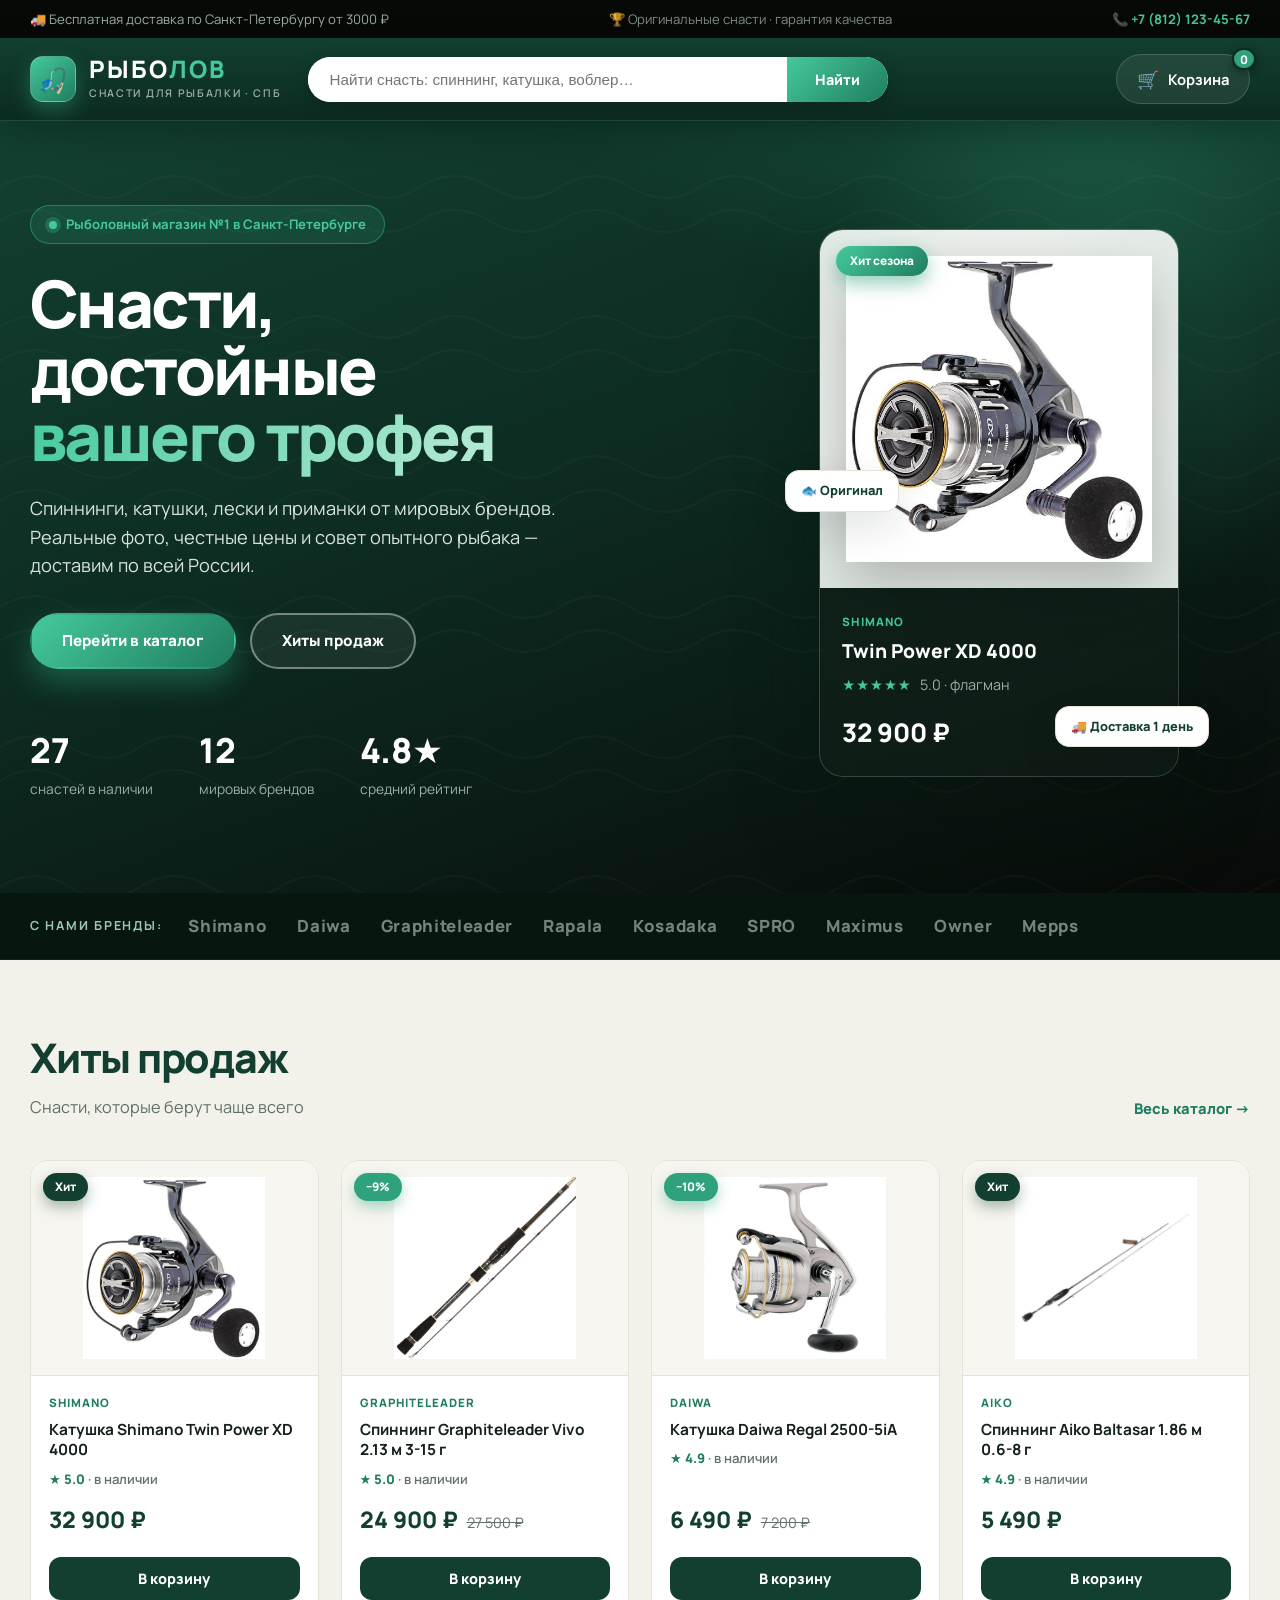
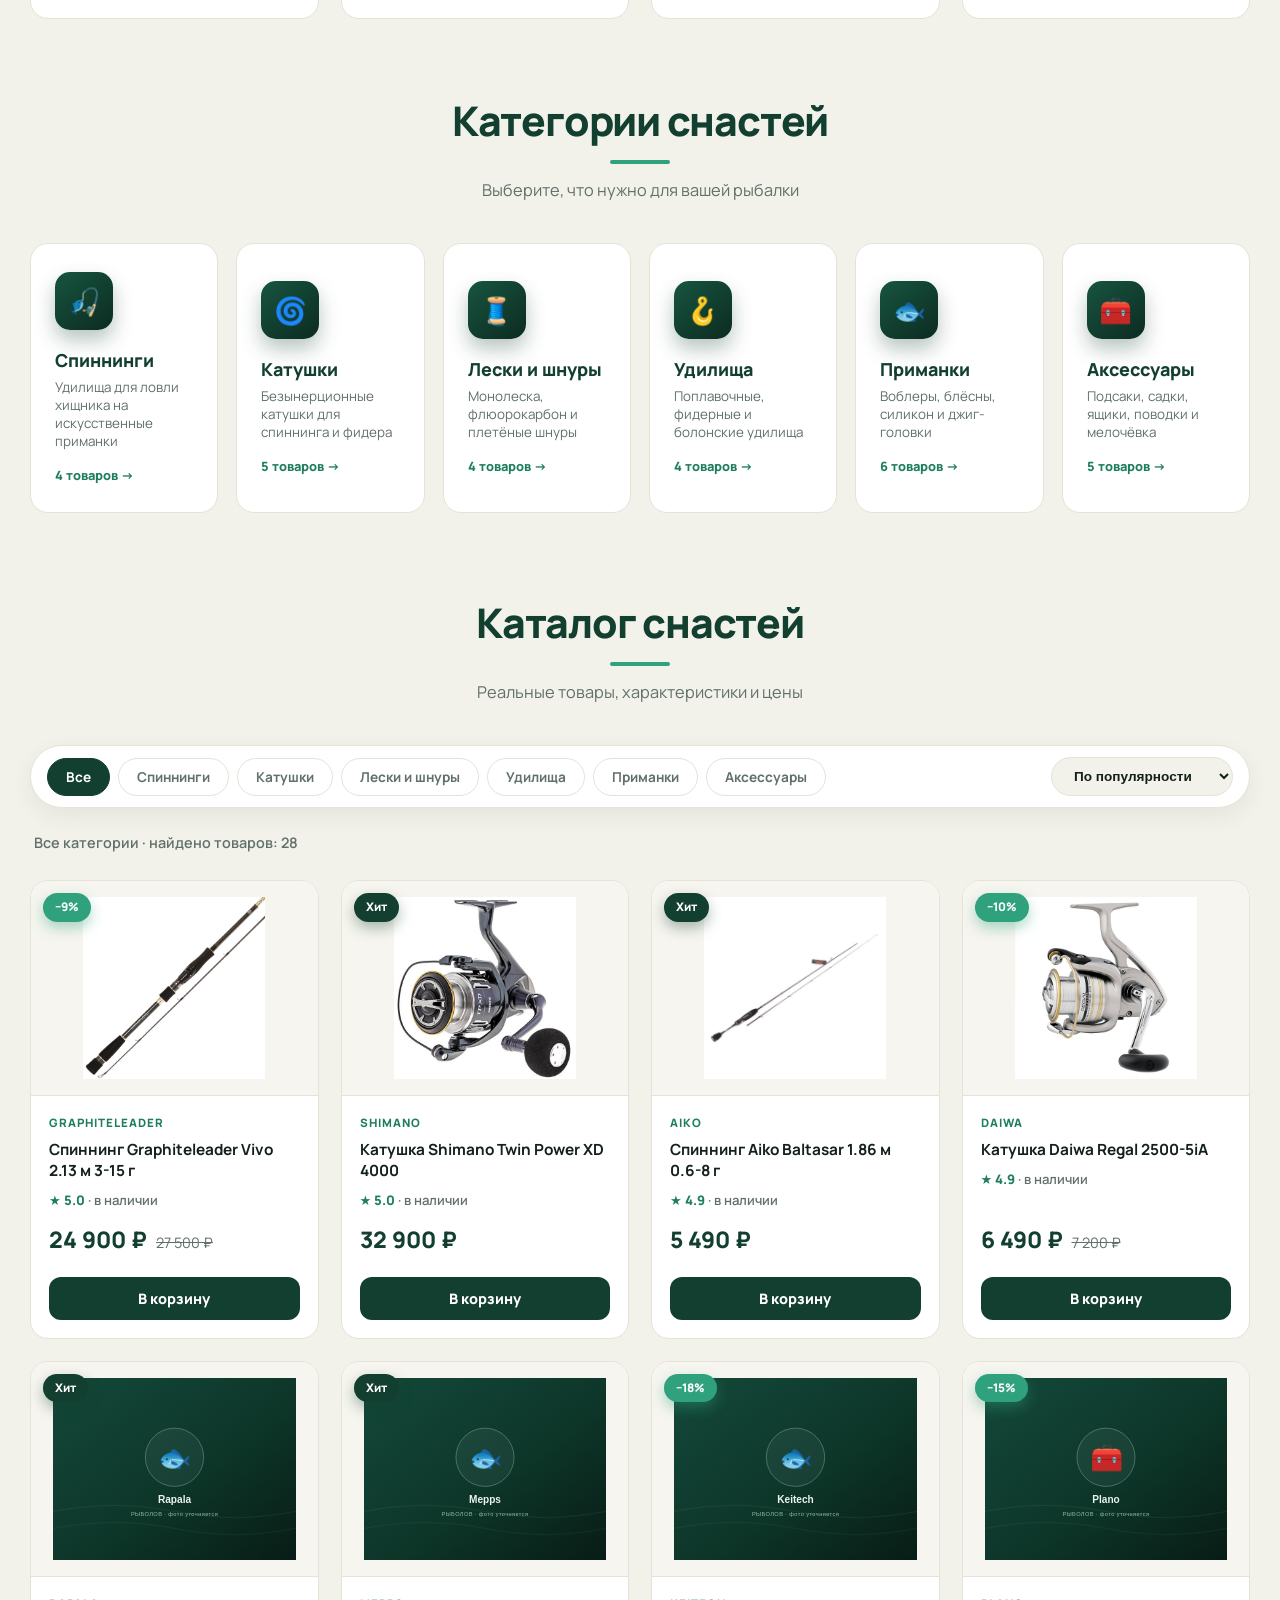
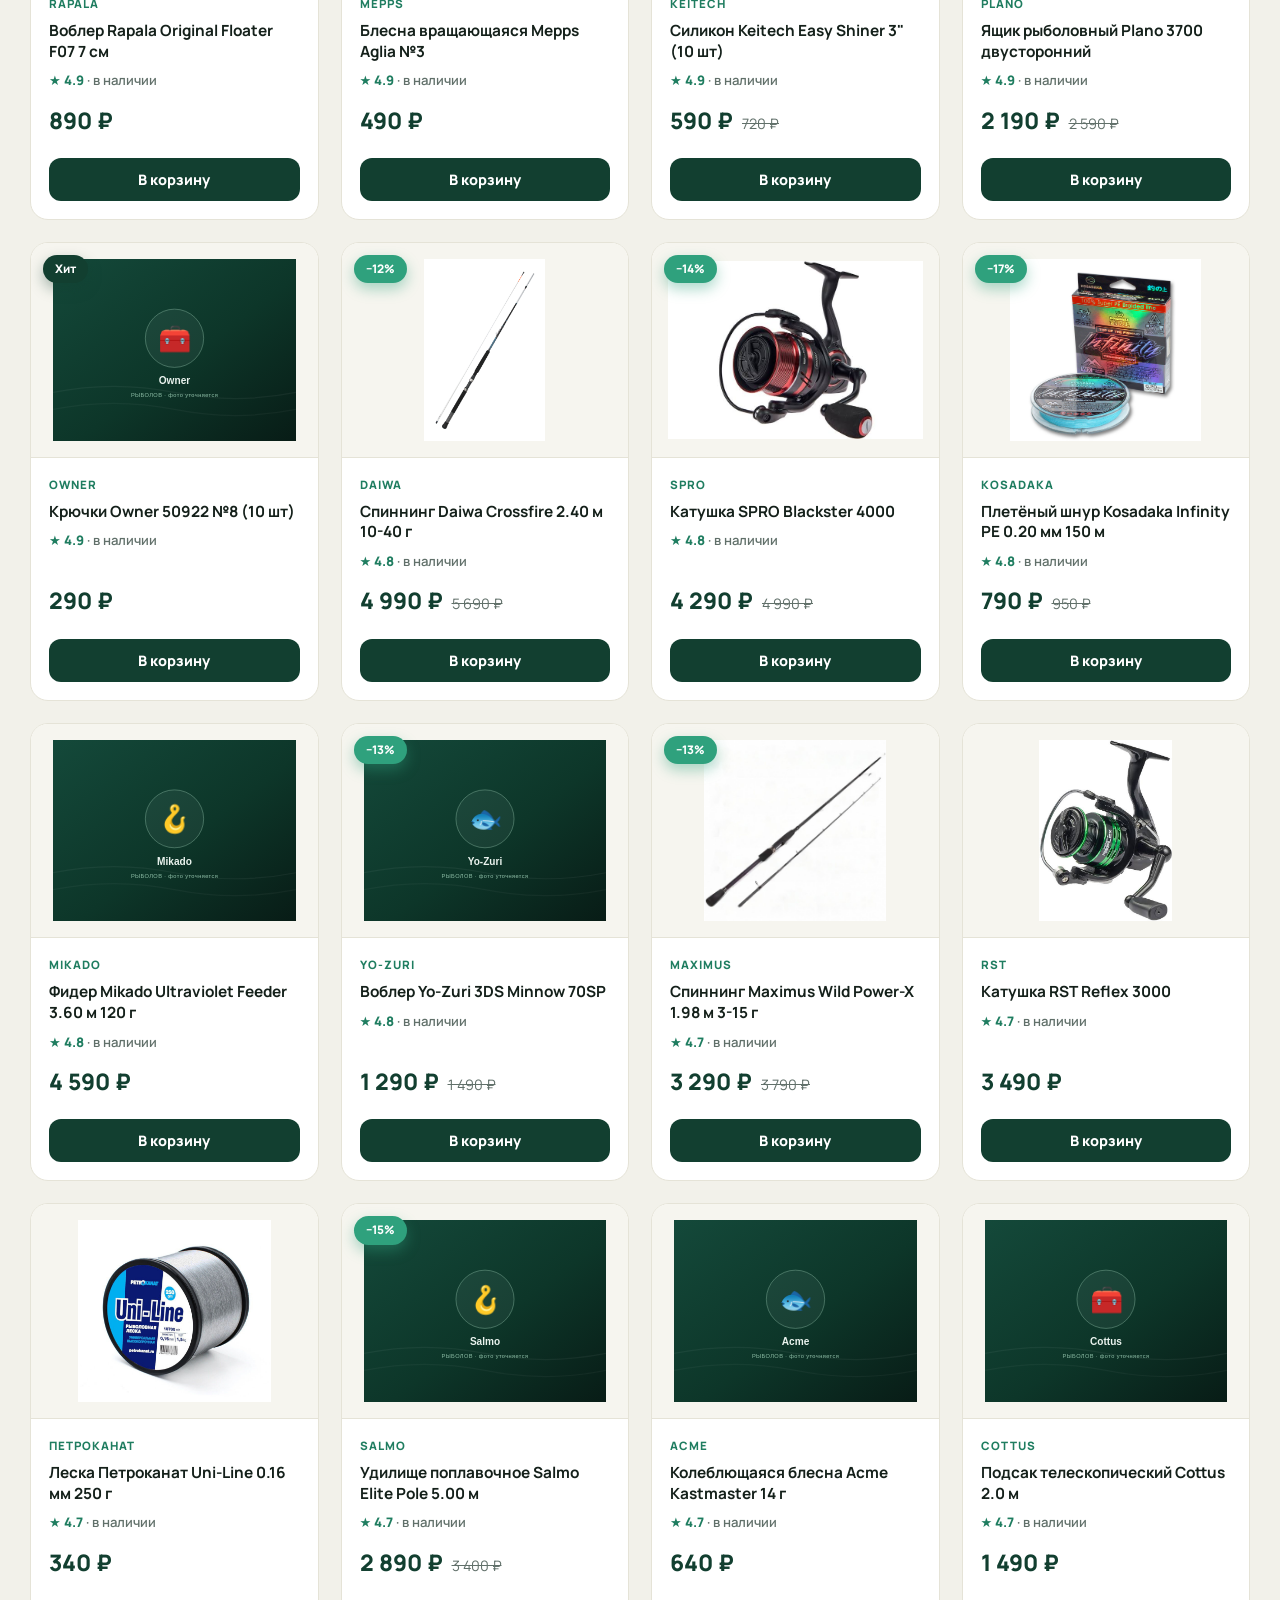
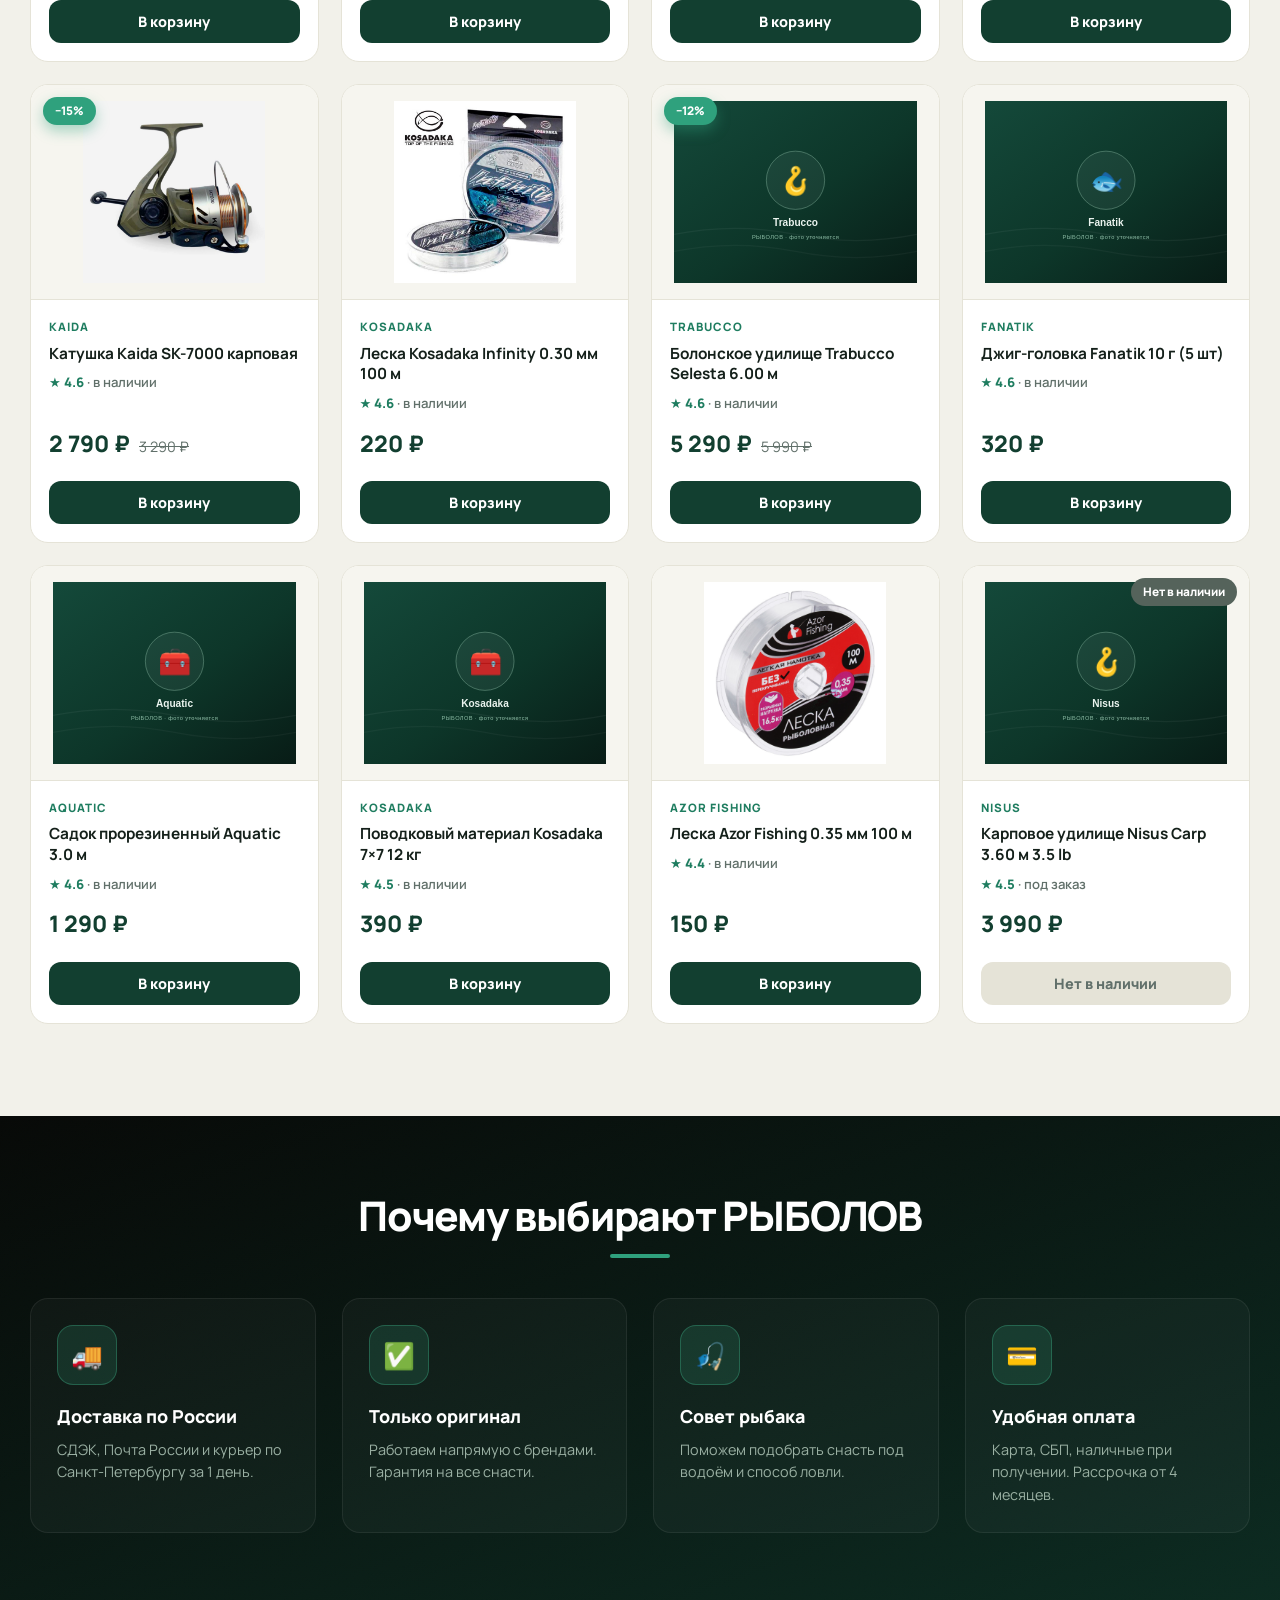
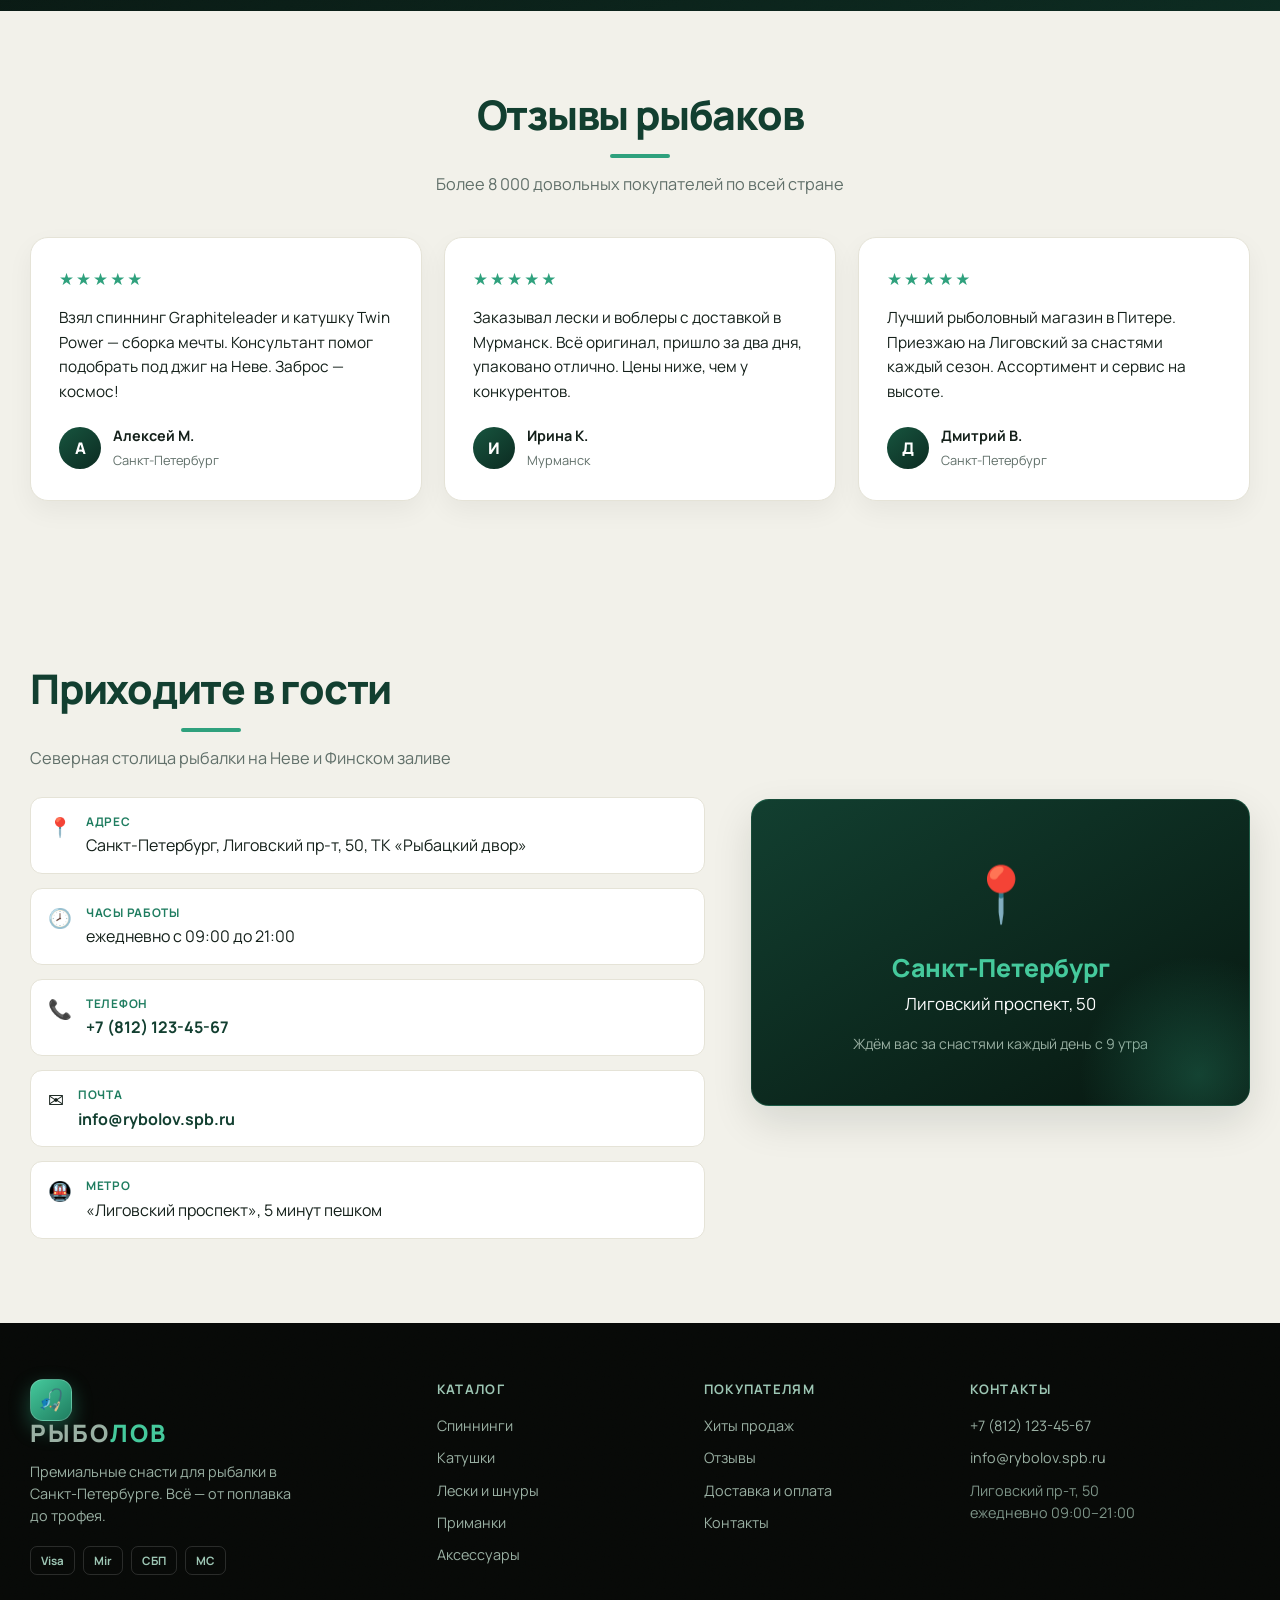
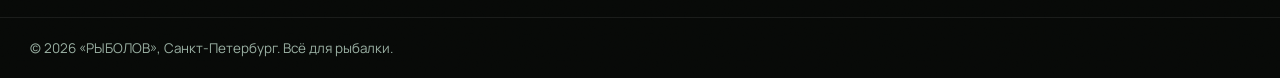
==== commit 661dfdc8: "Premium design pass: hero showcase, hits, reviews, brand strip, refined UI - Шрифт Manrope (с систем" ====
--- a/index.html
+++ b/index.html
@@ -3,8 +3,11 @@
 <head>
   <meta charset="UTF-8">
   <meta name="viewport" content="width=device-width, initial-scale=1.0">
-  <meta name="description" content="РЫБОЛОВ — рыболовный магазин в Санкт-Петербурге. Спиннинги, удочки, катушки, воблеры, лески и снасти для рыбалки по реальным ценам.">
-  <title>РЫБОЛОВ — магазин снастей для рыбалки в Санкт-Петербурге</title>
+  <meta name="description" content="РЫБОЛОВ — премиальный рыболовный магазин в Санкт-Петербурге. Спиннинги, катушки, лески, воблеры и снасти от мировых брендов по реальным ценам.">
+  <title>РЫБОЛОВ — премиальные снасти для рыбалки · Санкт-Петербург</title>
+  <link rel="preconnect" href="https://fonts.googleapis.com">
+  <link rel="preconnect" href="https://fonts.gstatic.com" crossorigin>
+  <link href="https://fonts.googleapis.com/css2?family=Manrope:wght@400;500;600;700;800&display=swap" rel="stylesheet">
   <link rel="stylesheet" href="css/style.css">
   <link rel="icon" href="data:image/svg+xml,<svg xmlns='http://www.w3.org/2000/svg' viewBox='0 0 100 100'><text y='.9em' font-size='90'>🎣</text></svg>">
 </head>
@@ -14,18 +17,21 @@
   <!-- Верхняя плашка -->
   <div class="topbar">
     <div class="container topbar__inner">
-      <span>🚚 Бесплатная доставка по Санкт-Петербургу от 3000 ₽</span>
+      <span class="topbar__item">🚚 Бесплатная доставка по Санкт-Петербургу от 3000 ₽</span>
+      <span class="topbar__item topbar__item--mid">🏆 Оригинальные снасти · гарантия качества</span>
       <span class="topbar__phone">📞 <a href="tel:+78121234567">+7 (812) 123-45-67</a></span>
     </div>
   </div>
 
   <!-- Шапка -->
-  <header class="header">
+  <header class="header" id="siteHeader">
     <div class="container header__inner">
       <a href="#top" class="logo">
         <span class="logo__icon">🎣</span>
-        <span class="logo__text">РЫБО<span>ЛОВ</span></span>
-        <span class="logo__sub">снасти для рыбалки · СПб</span>
+        <span class="logo__wrap">
+          <span class="logo__text">РЫБО<span>ЛОВ</span></span>
+          <span class="logo__sub">снасти для рыбалки · СПб</span>
+        </span>
       </a>
 
       <div class="search">
@@ -46,14 +52,15 @@
   <!-- Герой -->
   <section class="hero">
     <div class="hero__waves" aria-hidden="true"></div>
-    <div class="container hero__inner">
+    <div class="hero__glow" aria-hidden="true"></div>
+    <div class="container hero__grid">
       <div class="hero__content">
-        <p class="hero__eyebrow">🐟 Рыболовный магазин №1 в Санкт-Петербурге</p>
-        <h1 class="hero__title">Всё для рыбалки —<br>от поплавка<br>до трофея</h1>
-        <p class="hero__text">Спиннинги, удочки, катушки, воблеры, блёсны и снасти от проверенных брендов. Реальные фото, честные цены, доставка по всей России.</p>
+        <p class="hero__eyebrow"><span class="dot"></span> Рыболовный магазин №1 в Санкт-Петербурге</p>
+        <h1 class="hero__title">Снасти,<br>достойные<br><span class="hero__accent">вашего трофея</span></h1>
+        <p class="hero__text">Спиннинги, катушки, лески и приманки от мировых брендов. Реальные фото, честные цены и совет опытного рыбака — доставим по всей России.</p>
         <div class="hero__actions">
-          <a href="#catalog" class="btn btn--primary">🎣 В каталог снастей</a>
-          <a href="#contacts" class="btn btn--ghost">Как нас найти</a>
+          <a href="#catalog" class="btn btn--primary">Перейти в каталог</a>
+          <a href="#hits" class="btn btn--ghost">Хиты продаж</a>
         </div>
         <div class="hero__stats">
           <div><b id="statCount">0</b><span>снастей в наличии</span></div>
@@ -61,6 +68,52 @@
           <div><b>4.8★</b><span>средний рейтинг</span></div>
         </div>
       </div>
+
+      <!-- Карточка-герой (премиальный товар) -->
+      <aside class="showcase">
+        <div class="showcase__card">
+          <span class="showcase__ribbon">Хит сезона</span>
+          <div class="showcase__media">
+            <img src="assets/img/rl-05.jpg" alt="Катушка Shimano Twin Power XD 4000" loading="eager">
+          </div>
+          <div class="showcase__body">
+            <span class="showcase__brand">Shimano</span>
+            <h3 class="showcase__name">Twin Power XD 4000</h3>
+            <div class="showcase__rating">★★★★★ <span>5.0 · флагман</span></div>
+            <div class="showcase__foot">
+              <span class="showcase__price">32 900 ₽</span>
+              <a href="#hits" class="showcase__link">Смотреть →</a>
+            </div>
+          </div>
+        </div>
+        <div class="showcase__badge showcase__badge--a">🐟 Оригинал</div>
+        <div class="showcase__badge showcase__badge--b">🚚 Доставка 1 день</div>
+      </aside>
+    </div>
+  </section>
+
+  <!-- Лента брендов -->
+  <div class="brands">
+    <div class="container brands__inner">
+      <span class="brands__label">С нами бренды:</span>
+      <div class="brands__list">
+        <span>Shimano</span><span>Daiwa</span><span>Graphiteleader</span><span>Rapala</span>
+        <span>Kosadaka</span><span>SPRO</span><span>Maximus</span><span>Owner</span><span>Mepps</span>
+      </div>
+    </div>
+  </div>
+
+  <!-- Хиты продаж -->
+  <section class="hits" id="hits">
+    <div class="container">
+      <div class="section-head section-head--row">
+        <div>
+          <h2 class="section-title">Хиты продаж</h2>
+          <p class="section-sub">Снасти, которые берут чаще всего</p>
+        </div>
+        <a href="#catalog" class="section-link">Весь каталог →</a>
+      </div>
+      <div class="products products--hits" id="hitsGrid"></div>
     </div>
   </section>
 
@@ -95,18 +148,50 @@
       <div class="products" id="products"></div>
       <div class="empty" id="empty" hidden>
         <p>😕 По вашему запросу ничего не найдено.</p>
-        <button class="btn btn--ghost btn--dark" id="resetBtn">Сбросить фильтры</button>
+        <button class="btn btn--dark" id="resetBtn">Сбросить фильтры</button>
       </div>
     </div>
   </section>
 
   <!-- Преимущества -->
   <section class="features">
-    <div class="container features__grid">
-      <div class="feature"><span class="feature__ico">🚚</span><h3>Доставка по России</h3><p>СДЭК, Почта России и курьер по Санкт-Петербургу за 1 день.</p></div>
-      <div class="feature"><span class="feature__ico">✅</span><h3>Только оригинал</h3><p>Работаем напрямую с брендами. Гарантия на все снасти.</p></div>
-      <div class="feature"><span class="feature__ico">🎣</span><h3>Совет рыбака</h3><p>Поможем подобрать снасть под водоём и способ ловли.</p></div>
-      <div class="feature"><span class="feature__ico">💳</span><h3>Удобная оплата</h3><p>Карта, СБП, наличные при получении. Рассрочка от 4 месяцев.</p></div>
+    <div class="container">
+      <div class="section-head section-head--light">
+        <h2 class="section-title section-title--light">Почему выбирают РЫБОЛОВ</h2>
+      </div>
+      <div class="features__grid">
+        <div class="feature"><span class="feature__ico">🚚</span><h3>Доставка по России</h3><p>СДЭК, Почта России и курьер по Санкт-Петербургу за 1 день.</p></div>
+        <div class="feature"><span class="feature__ico">✅</span><h3>Только оригинал</h3><p>Работаем напрямую с брендами. Гарантия на все снасти.</p></div>
+        <div class="feature"><span class="feature__ico">🎣</span><h3>Совет рыбака</h3><p>Поможем подобрать снасть под водоём и способ ловли.</p></div>
+        <div class="feature"><span class="feature__ico">💳</span><h3>Удобная оплата</h3><p>Карта, СБП, наличные при получении. Рассрочка от 4 месяцев.</p></div>
+      </div>
+    </div>
+  </section>
+
+  <!-- Отзывы -->
+  <section class="reviews">
+    <div class="container">
+      <div class="section-head">
+        <h2 class="section-title">Отзывы рыбаков</h2>
+        <p class="section-sub">Более 8 000 довольных покупателей по всей стране</p>
+      </div>
+      <div class="reviews__grid">
+        <figure class="review">
+          <div class="review__stars">★★★★★</div>
+          <blockquote>Взял спиннинг Graphiteleader и катушку Twin Power — сборка мечты. Консультант помог подобрать под джиг на Неве. Заброс — космос!</blockquote>
+          <figcaption><span class="review__ava">А</span><div><b>Алексей М.</b><small>Санкт-Петербург</small></div></figcaption>
+        </figure>
+        <figure class="review">
+          <div class="review__stars">★★★★★</div>
+          <blockquote>Заказывал лески и воблеры с доставкой в Мурманск. Всё оригинал, пришло за два дня, упаковано отлично. Цены ниже, чем у конкурентов.</blockquote>
+          <figcaption><span class="review__ava">И</span><div><b>Ирина К.</b><small>Мурманск</small></div></figcaption>
+        </figure>
+        <figure class="review">
+          <div class="review__stars">★★★★★</div>
+          <blockquote>Лучший рыболовный магазин в Питере. Приезжаю на Лиговский за снастями каждый сезон. Ассортимент и сервис на высоте.</blockquote>
+          <figcaption><span class="review__ava">Д</span><div><b>Дмитрий В.</b><small>Санкт-Петербург</small></div></figcaption>
+        </figure>
+      </div>
     </div>
   </section>
 
@@ -137,12 +222,32 @@
 
   <!-- Подвал -->
   <footer class="footer">
-    <div class="container footer__inner">
-      <a href="#top" class="logo logo--footer">
-        <span class="logo__icon">🎣</span>
-        <span class="logo__text">РЫБО<span>ЛОВ</span></span>
-      </a>
-      <p class="footer__note">© 2026 «РЫБОЛОВ», Санкт-Петербург. Всё для рыбалки — от поплавка до трофея.</p>
+    <div class="container footer__grid">
+      <div class="footer__col footer__brand">
+        <a href="#top" class="logo logo--footer">
+          <span class="logo__icon">🎣</span>
+          <span class="logo__wrap"><span class="logo__text">РЫБО<span>ЛОВ</span></span></span>
+        </a>
+        <p class="footer__about">Премиальные снасти для рыбалки в Санкт-Петербурге. Всё — от поплавка до трофея.</p>
+        <div class="footer__pay"><span>Visa</span><span>Mir</span><span>СБП</span><span>MC</span></div>
+      </div>
+      <div class="footer__col">
+        <h4>Каталог</h4>
+        <a href="#catalog">Спиннинги</a><a href="#catalog">Катушки</a><a href="#catalog">Лески и шнуры</a><a href="#catalog">Приманки</a><a href="#catalog">Аксессуары</a>
+      </div>
+      <div class="footer__col">
+        <h4>Покупателям</h4>
+        <a href="#hits">Хиты продаж</a><a href="#reviews">Отзывы</a><a href="#contacts">Доставка и оплата</a><a href="#contacts">Контакты</a>
+      </div>
+      <div class="footer__col">
+        <h4>Контакты</h4>
+        <a href="tel:+78121234567">+7 (812) 123-45-67</a>
+        <a href="mailto:info@rybolov.spb.ru">info@rybolov.spb.ru</a>
+        <span class="footer__muted">Лиговский пр-т, 50<br>ежедневно 09:00–21:00</span>
+      </div>
+    </div>
+    <div class="footer__bottom">
+      <div class="container">© 2026 «РЫБОЛОВ», Санкт-Петербург. Всё для рыбалки.</div>
     </div>
   </footer>
 
--- a/css/style.css
+++ b/css/style.css
@@ -1,32 +1,32 @@
 /* ============================================================
-   РЫБОЛОВ — рыболовный магазин (Санкт-Петербург)
-   Премиальная палитра: тёмно-зелёный + чёрный + изумрудный акцент
-   (без жёлтого)
+   РЫБОЛОВ — премиальный рыболовный магазин (Санкт-Петербург)
+   Палитра: тёмно-зелёный + чёрный + изумрудный акцент (без жёлтого)
    ============================================================ */
 :root {
-  --green:        #123f30;   /* тёмно-зелёный (основной) */
-  --green-deep:   #0c2b21;   /* глубокий зелёный */
-  --green-900:    #07160f;   /* почти чёрно-зелёный */
-  --green-soft:   #17553f;   /* зелёный посветлее */
-  --ink:          #080a08;   /* чёрный */
-  --accent:       #2fa17d;   /* изумруд (акцент) */
-  --accent-br:    #3cc196;   /* яркий изумруд */
+  --green:        #123f30;
+  --green-deep:   #0c2b21;
+  --green-900:    #07160f;
+  --green-soft:   #17553f;
+  --ink:          #070907;
+  --accent:       #2fa17d;
+  --accent-br:    #45c99c;
   --accent-dk:    #1f7d60;
-  --mint:         #9dc6b4;   /* приглушённый мятный */
-  --cream:        #f3f2ec;   /* тёплый светлый фон */
+  --mint:         #9dc6b4;
+  --cream:        #f2f1ea;
   --paper:        #ffffff;
-  --frame:        #f6f5ef;   /* фон под фото товара */
-  --line:         #e4e2d6;
-  --text:         #15201a;
+  --frame:        #f6f5ef;
+  --line:         #e5e3d7;
+  --text:         #14201a;
   --text-soft:    #61706a;
   --on-dark:      #e9f2ec;
-  --on-dark-soft: #9db4a8;
+  --on-dark-soft: #9ab0a3;
   --danger:       #cf4b4b;
   --radius:       18px;
   --radius-sm:    12px;
-  --shadow:       0 14px 38px rgba(7, 22, 15, .12);
-  --shadow-lg:    0 34px 74px rgba(7, 22, 15, .30);
-  --container:    1200px;
+  --shadow:       0 16px 40px rgba(7, 22, 15, .12);
+  --shadow-lg:    0 40px 80px rgba(7, 22, 15, .34);
+  --grain:        url("data:image/svg+xml,%3Csvg xmlns='http://www.w3.org/2000/svg' width='180' height='180'%3E%3Cfilter id='n'%3E%3CfeTurbulence type='fractalNoise' baseFrequency='0.85' numOctaves='2' stitchTiles='stitch'/%3E%3C/filter%3E%3Crect width='100%25' height='100%25' filter='url(%23n)'/%3E%3C/svg%3E");
+  --container:    1220px;
 }
 
 * { box-sizing: border-box; margin: 0; padding: 0; }
@@ -34,80 +34,100 @@
 
 html { scroll-behavior: smooth; }
 body {
-  font-family: 'Segoe UI', system-ui, -apple-system, Roboto, Arial, sans-serif;
+  font-family: 'Manrope', 'Segoe UI', system-ui, -apple-system, Roboto, Arial, sans-serif;
   color: var(--text);
   background: var(--cream);
-  line-height: 1.5;
+  line-height: 1.55;
   -webkit-font-smoothing: antialiased;
+  text-rendering: optimizeLegibility;
 }
 img { display: block; max-width: 100%; }
 a { color: inherit; text-decoration: none; }
 button { font-family: inherit; cursor: pointer; border: none; background: none; }
 
-.container { width: min(100% - 32px, var(--container)); margin-inline: auto; }
+.container { width: min(100% - 34px, var(--container)); margin-inline: auto; }
+
+/* Зерно на тёмных секциях */
+.hero::after, .features::after, .footer::after {
+  content: ""; position: absolute; inset: 0; background-image: var(--grain);
+  opacity: .05; mix-blend-mode: overlay; pointer-events: none; z-index: 0;
+}
 
 /* ===== Заголовки секций ===== */
-.section-head { text-align: center; margin-bottom: 36px; }
-.section-head--left { text-align: left; margin-bottom: 24px; }
+.section-head { text-align: center; margin-bottom: 40px; }
+.section-head--left { text-align: left; margin-bottom: 26px; }
+.section-head--row { display: flex; align-items: flex-end; justify-content: space-between; text-align: left; gap: 20px; }
+.section-head--light { text-align: center; }
 .section-title {
-  font-size: clamp(1.6rem, 3.2vw, 2.4rem);
-  font-weight: 900; letter-spacing: -.02em; color: var(--green);
-  position: relative; display: inline-block;
-}
-.section-title::after {
-  content: ""; display: block; width: 58px; height: 4px; border-radius: 4px;
-  background: var(--accent); margin: 14px auto 0;
+  font-size: clamp(1.7rem, 3.4vw, 2.55rem);
+  font-weight: 800; letter-spacing: -.03em; color: var(--green);
+  position: relative; display: inline-block; line-height: 1.1;
+}
+.section-title--light { color: #fff; }
+.section-head:not(.section-head--row) .section-title::after {
+  content: ""; display: block; width: 60px; height: 4px; border-radius: 4px;
+  background: var(--accent); margin: 16px auto 0;
 }
 .section-head--left .section-title::after { margin-left: 0; }
-.section-sub { margin-top: 14px; color: var(--text-soft); font-size: 1rem; }
+.section-sub { margin-top: 14px; color: var(--text-soft); font-size: 1.02rem; }
+.section-head--light .section-sub { color: var(--on-dark-soft); }
+.section-link { color: var(--accent-dk); font-weight: 800; font-size: .92rem; white-space: nowrap; }
+.section-link:hover { color: var(--green); }
 
 /* ===== Кнопки ===== */
 .btn {
   display: inline-flex; align-items: center; justify-content: center; gap: 8px;
-  padding: 13px 28px; border-radius: 999px; font-weight: 800; font-size: .95rem;
-  transition: transform .12s ease, box-shadow .2s ease, background .2s ease, color .2s;
+  padding: 14px 30px; border-radius: 999px; font-weight: 800; font-size: .95rem;
+  transition: transform .12s ease, box-shadow .22s ease, background .2s ease, color .2s;
   border: 2px solid transparent; letter-spacing: .01em;
 }
 .btn:active { transform: translateY(1px); }
-.btn--primary { background: var(--accent); color: #fff; box-shadow: 0 12px 26px rgba(47,161,125,.4); }
-.btn--primary:hover { background: var(--accent-dk); }
-.btn--ghost { background: transparent; color: #fff; border-color: rgba(255,255,255,.45); }
-.btn--ghost:hover { background: rgba(255,255,255,.1); border-color: #fff; }
+.btn--primary {
+  background: linear-gradient(135deg, var(--accent-br), var(--accent-dk));
+  color: #fff; box-shadow: 0 14px 30px rgba(47,161,125,.42);
+}
+.btn--primary:hover { box-shadow: 0 18px 40px rgba(47,161,125,.55); transform: translateY(-2px); }
+.btn--ghost { background: rgba(255,255,255,.06); color: #fff; border-color: rgba(255,255,255,.4); }
+.btn--ghost:hover { background: rgba(255,255,255,.14); border-color: #fff; }
 .btn--dark { color: var(--green); border-color: var(--green); }
 .btn--dark:hover { background: var(--green); color: #fff; }
 .btn--block { width: 100%; }
 
 /* ===== Верхняя плашка ===== */
 .topbar { background: var(--ink); color: var(--on-dark-soft); font-size: .82rem; }
-.topbar__inner { display: flex; justify-content: space-between; align-items: center; padding: 9px 0; gap: 12px; }
+.topbar__inner { display: flex; justify-content: space-between; align-items: center; padding: 9px 0; gap: 16px; }
+.topbar__item--mid { opacity: .8; }
 .topbar__phone a { color: var(--accent-br); font-weight: 700; }
 
 /* ===== Шапка ===== */
 .header {
   position: sticky; top: 0; z-index: 40;
   background: linear-gradient(180deg, var(--green) 0%, var(--green-deep) 100%);
-  color: #fff; box-shadow: 0 8px 26px rgba(7,22,15,.3);
+  color: #fff; box-shadow: 0 10px 30px rgba(7,22,15,.34);
   border-bottom: 1px solid rgba(255,255,255,.06);
-}
-.header__inner { display: flex; align-items: center; gap: 24px; padding: 15px 0; }
-
-.logo { display: inline-flex; align-items: center; gap: 12px; white-space: nowrap; flex-wrap: wrap; }
+  transition: padding .25s ease;
+}
+.header__inner { display: flex; align-items: center; gap: 26px; padding: 16px 0; transition: padding .25s ease; }
+.header.is-scrolled .header__inner { padding: 9px 0; }
+
+.logo { display: inline-flex; align-items: center; gap: 13px; white-space: nowrap; }
 .logo__icon {
-  font-size: 1.55rem; background: linear-gradient(140deg, var(--accent), var(--accent-dk));
+  font-size: 1.5rem; background: linear-gradient(140deg, var(--accent-br), var(--accent-dk));
   width: 46px; height: 46px; display: grid; place-items: center; border-radius: 13px;
-  box-shadow: 0 8px 18px rgba(47,161,125,.4); border: 1px solid rgba(255,255,255,.18);
-}
-.logo__text { font-size: 1.55rem; font-weight: 900; letter-spacing: .06em; line-height: 1; }
+  box-shadow: 0 8px 20px rgba(47,161,125,.45); border: 1px solid rgba(255,255,255,.2);
+}
+.logo__wrap { display: flex; flex-direction: column; }
+.logo__text { font-size: 1.5rem; font-weight: 800; letter-spacing: .08em; line-height: 1; }
 .logo__text span { color: var(--accent-br); }
 .logo__sub {
-  flex-basis: 100%; font-size: .68rem; font-weight: 600; letter-spacing: .12em;
-  color: var(--on-dark-soft); text-transform: uppercase; padding-left: 58px; margin-top: 3px;
-}
-
-.search { flex: 1; display: flex; max-width: 560px; background: #fff; border-radius: 999px; overflow: hidden; box-shadow: 0 6px 16px rgba(0,0,0,.14); }
+  font-size: .66rem; font-weight: 600; letter-spacing: .16em;
+  color: var(--on-dark-soft); text-transform: uppercase; margin-top: 4px;
+}
+
+.search { flex: 1; display: flex; max-width: 580px; background: #fff; border-radius: 999px; overflow: hidden; box-shadow: 0 8px 20px rgba(0,0,0,.16); }
 .search__input { flex: 1; border: none; padding: 14px 22px; font-size: .95rem; color: var(--text); outline: none; }
-.search__btn { padding: 0 26px; font-size: .9rem; font-weight: 800; color: #fff; background: var(--accent); }
-.search__btn:hover { background: var(--accent-dk); }
+.search__btn { padding: 0 28px; font-size: .9rem; font-weight: 800; color: #fff; background: linear-gradient(135deg, var(--accent-br), var(--accent-dk)); }
+.search__btn:hover { filter: brightness(1.06); }
 
 .header__actions { margin-left: auto; }
 .cart-toggle {
@@ -129,34 +149,90 @@
 .hero {
   position: relative; overflow: hidden; color: #fff;
   background:
-    radial-gradient(1100px 500px at 82% -10%, rgba(47,161,125,.22), transparent 60%),
-    linear-gradient(160deg, var(--green) 0%, var(--green-deep) 42%, var(--ink) 100%);
+    radial-gradient(1000px 460px at 88% -10%, rgba(47,161,125,.26), transparent 60%),
+    linear-gradient(160deg, var(--green) 0%, var(--green-deep) 44%, var(--ink) 100%);
 }
 .hero__waves {
-  position: absolute; inset: 0; opacity: .6; pointer-events: none;
+  position: absolute; inset: 0; opacity: .6; pointer-events: none; z-index: 0;
   background-image:
     url("data:image/svg+xml,%3Csvg xmlns='http://www.w3.org/2000/svg' width='140' height='140'%3E%3Cpath d='M0 100 Q35 78 70 100 T140 100' fill='none' stroke='%23ffffff' stroke-opacity='0.045' stroke-width='2'/%3E%3Cpath d='M0 66 Q35 44 70 66 T140 66' fill='none' stroke='%23ffffff' stroke-opacity='0.045' stroke-width='2'/%3E%3C/svg%3E");
 }
-.hero__inner { position: relative; padding: 92px 0 104px; }
-.hero__content { max-width: 660px; }
+.hero__glow { position: absolute; width: 620px; height: 620px; border-radius: 50%; right: -140px; top: -120px; z-index: 0;
+  background: radial-gradient(circle, rgba(69,201,156,.22), transparent 66%); pointer-events: none; }
+.hero__grid {
+  position: relative; z-index: 1; display: grid; grid-template-columns: 1.15fr .85fr;
+  gap: 40px; align-items: center; padding: 84px 0 92px;
+}
+.hero__content { max-width: 640px; }
 .hero__eyebrow {
-  display: inline-block; background: rgba(47,161,125,.16); border: 1px solid rgba(60,193,150,.4);
+  display: inline-flex; align-items: center; gap: 9px;
+  background: rgba(69,201,156,.12); border: 1px solid rgba(69,201,156,.4);
   color: var(--accent-br); padding: 8px 18px; border-radius: 999px;
-  font-size: .82rem; font-weight: 700; margin-bottom: 24px;
-}
-.hero__title { font-size: clamp(2.5rem, 5.6vw, 4.2rem); font-weight: 900; line-height: 1.02; letter-spacing: -.035em; }
-.hero__text { margin: 24px 0 32px; font-size: 1.14rem; color: var(--on-dark); opacity: .94; max-width: 560px; }
+  font-size: .82rem; font-weight: 700; margin-bottom: 26px;
+}
+.hero__eyebrow .dot { width: 8px; height: 8px; border-radius: 50%; background: var(--accent-br); box-shadow: 0 0 0 4px rgba(69,201,156,.25); }
+.hero__title { font-size: clamp(2.5rem, 5.4vw, 4.1rem); font-weight: 800; line-height: 1.02; letter-spacing: -.04em; }
+.hero__accent {
+  background: linear-gradient(120deg, var(--accent-br), #b8ecd6);
+  -webkit-background-clip: text; background-clip: text; color: transparent;
+}
+.hero__text { margin: 24px 0 34px; font-size: 1.14rem; color: var(--on-dark); opacity: .92; max-width: 540px; }
 .hero__actions { display: flex; gap: 14px; flex-wrap: wrap; }
-.hero__stats { display: flex; gap: 44px; margin-top: 52px; flex-wrap: wrap; }
-.hero__stats b { font-size: 2.1rem; font-weight: 900; display: block; color: var(--accent-br); }
+.hero__stats { display: flex; gap: 46px; margin-top: 54px; flex-wrap: wrap; }
+.hero__stats b { font-size: 2.15rem; font-weight: 800; display: block; color: #fff; }
 .hero__stats span { font-size: .86rem; color: var(--on-dark-soft); }
 
+/* Карточка-герой */
+.showcase { position: relative; justify-self: center; width: min(360px, 100%); }
+.showcase__card {
+  position: relative; background: rgba(255,255,255,.06); backdrop-filter: blur(10px);
+  border: 1px solid rgba(255,255,255,.14); border-radius: 24px; overflow: hidden;
+  box-shadow: var(--shadow-lg);
+}
+.showcase__ribbon {
+  position: absolute; top: 16px; left: 16px; z-index: 2;
+  background: linear-gradient(135deg, var(--accent-br), var(--accent-dk)); color: #fff;
+  font-size: .74rem; font-weight: 800; padding: 6px 14px; border-radius: 999px;
+  box-shadow: 0 8px 18px rgba(47,161,125,.5);
+}
+.showcase__media {
+  aspect-ratio: 1/1; background: radial-gradient(circle at 50% 45%, #ffffff 0%, #eef3ef 62%, #dfe8e2 100%);
+  display: grid; place-items: center; padding: 26px;
+}
+.showcase__media img { width: 100%; height: 100%; object-fit: contain; filter: drop-shadow(0 20px 30px rgba(0,0,0,.28)); }
+.showcase__body { padding: 20px 22px 24px; background: rgba(7,22,15,.5); }
+.showcase__brand { font-size: .72rem; text-transform: uppercase; letter-spacing: .1em; color: var(--accent-br); font-weight: 800; }
+.showcase__name { font-size: 1.2rem; font-weight: 800; margin: 4px 0 8px; color: #fff; }
+.showcase__rating { color: var(--accent-br); font-size: .9rem; letter-spacing: 1px; }
+.showcase__rating span { color: var(--on-dark-soft); letter-spacing: 0; margin-left: 4px; }
+.showcase__foot { display: flex; align-items: center; justify-content: space-between; margin-top: 16px; }
+.showcase__price { font-size: 1.6rem; font-weight: 800; color: #fff; }
+.showcase__link { color: var(--accent-br); font-weight: 800; font-size: .9rem; }
+.showcase__badge {
+  position: absolute; z-index: 3; background: var(--paper); color: var(--green);
+  font-size: .8rem; font-weight: 800; padding: 10px 15px; border-radius: 14px; box-shadow: var(--shadow);
+  border: 1px solid var(--line);
+}
+.showcase__badge--a { top: 44%; left: -34px; }
+.showcase__badge--b { bottom: 30px; right: -30px; }
+
+/* ===== Лента брендов ===== */
+.brands { background: var(--green-900); color: var(--on-dark-soft); border-bottom: 1px solid rgba(255,255,255,.05); }
+.brands__inner { display: flex; align-items: center; gap: 26px; padding: 20px 0; flex-wrap: wrap; }
+.brands__label { font-size: .78rem; text-transform: uppercase; letter-spacing: .14em; color: var(--mint); font-weight: 700; white-space: nowrap; }
+.brands__list { display: flex; gap: 30px; flex-wrap: wrap; }
+.brands__list span { font-size: 1.05rem; font-weight: 800; letter-spacing: .04em; color: #cde0d6; opacity: .55; transition: opacity .2s; }
+.brands__list span:hover { opacity: 1; color: #fff; }
+
+/* ===== Хиты ===== */
+.hits { padding: 76px 0 20px; }
+
 /* ===== Категории ===== */
-.cats { padding: 78px 0 44px; }
+.cats { padding: 60px 0 44px; }
 .cats__grid { display: grid; grid-template-columns: repeat(auto-fit, minmax(180px, 1fr)); gap: 18px; }
 .cat-card {
   background: var(--paper); border: 1px solid var(--line); border-radius: var(--radius);
-  padding: 27px 23px; text-align: left; position: relative; overflow: hidden;
+  padding: 28px 24px; text-align: left; position: relative; overflow: hidden;
   transition: transform .16s ease, box-shadow .22s ease, border-color .2s;
 }
 .cat-card::before {
@@ -166,20 +242,20 @@
 .cat-card:hover { transform: translateY(-6px); box-shadow: var(--shadow); border-color: transparent; }
 .cat-card:hover::before { transform: scaleX(1); }
 .cat-card__icon {
-  font-size: 1.7rem; width: 58px; height: 58px; border-radius: 15px;
-  background: var(--green); color: #fff; display: grid; place-items: center;
-  box-shadow: 0 8px 18px rgba(18,63,48,.28);
-}
-.cat-card h3 { margin: 17px 0 6px; font-size: 1.1rem; color: var(--green); }
+  font-size: 1.65rem; width: 58px; height: 58px; border-radius: 15px;
+  background: linear-gradient(140deg, var(--green-soft), var(--green-deep)); color: #fff;
+  display: grid; place-items: center; box-shadow: 0 10px 20px rgba(18,63,48,.3);
+}
+.cat-card h3 { margin: 18px 0 6px; font-size: 1.12rem; color: var(--green); font-weight: 800; }
 .cat-card p { font-size: .84rem; color: var(--text-soft); min-height: 2.4em; }
-.cat-card__count { display: inline-block; margin-top: 15px; font-size: .8rem; color: var(--accent-dk); font-weight: 800; }
+.cat-card__count { display: inline-block; margin-top: 16px; font-size: .8rem; color: var(--accent-dk); font-weight: 800; }
 
 /* ===== Каталог ===== */
-.catalog { padding: 44px 0 90px; }
+.catalog { padding: 44px 0 92px; }
 .catalog__tools {
   display: flex; flex-wrap: wrap; gap: 14px; align-items: center; justify-content: space-between;
-  background: var(--paper); border: 1px solid var(--line); border-radius: 999px; padding: 11px 15px;
-  box-shadow: 0 6px 20px rgba(7,22,15,.05);
+  background: var(--paper); border: 1px solid var(--line); border-radius: 999px; padding: 11px 16px;
+  box-shadow: 0 8px 24px rgba(7,22,15,.06);
 }
 .filters { display: flex; flex-wrap: wrap; gap: 8px; }
 .chip {
@@ -195,7 +271,8 @@
 }
 .catalog__meta { margin: 24px 4px 26px; color: var(--text-soft); font-size: .9rem; font-weight: 600; }
 
-.products { display: grid; grid-template-columns: repeat(auto-fill, minmax(255px, 1fr)); gap: 22px; }
+.products { display: grid; grid-template-columns: repeat(auto-fill, minmax(256px, 1fr)); gap: 22px; }
+.products--hits { grid-template-columns: repeat(auto-fill, minmax(256px, 1fr)); }
 
 .card {
   background: var(--paper); border: 1px solid var(--line); border-radius: var(--radius);
@@ -207,41 +284,59 @@
   position: relative; aspect-ratio: 4/3; overflow: hidden; cursor: pointer;
   background: var(--frame); border-bottom: 1px solid var(--line);
 }
-.card__img { width: 100%; height: 100%; object-fit: contain; padding: 14px; transition: transform .45s ease; }
-.card:hover .card__img { transform: scale(1.06); }
+.card__img { width: 100%; height: 100%; object-fit: contain; padding: 16px; transition: transform .45s ease; }
+.card:hover .card__img { transform: scale(1.07); }
 .card__badge {
   position: absolute; top: 12px; left: 12px; background: var(--accent); color: #fff;
-  font-size: .74rem; font-weight: 900; padding: 5px 11px; border-radius: 999px; box-shadow: 0 5px 12px rgba(47,161,125,.35);
-}
+  font-size: .74rem; font-weight: 900; padding: 5px 12px; border-radius: 999px; box-shadow: 0 6px 14px rgba(47,161,125,.4);
+}
+.card__badge--hit { background: var(--green); box-shadow: 0 6px 14px rgba(18,63,48,.35); }
 .card__badge--out { background: #55635b; left: auto; right: 12px; box-shadow: none; }
-.card__body { padding: 17px; display: flex; flex-direction: column; gap: 8px; flex: 1; }
+.card__body { padding: 18px; display: flex; flex-direction: column; gap: 8px; flex: 1; }
 .card__brand { font-size: .72rem; text-transform: uppercase; letter-spacing: .09em; color: var(--accent-dk); font-weight: 900; }
 .card__name { font-size: .96rem; font-weight: 700; line-height: 1.35; color: var(--text); cursor: pointer; }
 .card__name:hover { color: var(--green); }
 .card__rating { font-size: .82rem; color: var(--accent-dk); font-weight: 800; }
 .card__rating span { color: var(--text-soft); font-weight: 600; }
 .card__price-row { display: flex; align-items: baseline; gap: 9px; margin-top: auto; padding-top: 4px; }
-.card__price { font-size: 1.42rem; font-weight: 900; color: var(--green); }
+.card__price { font-size: 1.42rem; font-weight: 800; color: var(--green); }
 .card__old { font-size: .9rem; color: var(--text-soft); text-decoration: line-through; }
 .card__btn {
   margin-top: 12px; background: var(--green); color: #fff; border-radius: 12px;
-  padding: 12px; font-weight: 800; font-size: .9rem; transition: background .2s;
+  padding: 12px; font-weight: 800; font-size: .9rem; transition: background .2s, transform .1s;
 }
 .card__btn:hover { background: var(--green-soft); }
+.card__btn:active { transform: scale(.98); }
 .card__btn:disabled { background: var(--line); color: var(--text-soft); cursor: not-allowed; }
 
 .empty { text-align: center; padding: 60px 0; display: grid; gap: 18px; place-items: center; }
 
 /* ===== Преимущества ===== */
-.features { background: linear-gradient(160deg, var(--ink) 0%, var(--green-deep) 100%); color: #fff; padding: 70px 0; }
+.features { position: relative; overflow: hidden; background: linear-gradient(160deg, var(--ink) 0%, var(--green-deep) 100%); color: #fff; padding: 78px 0; }
+.features .container { position: relative; z-index: 1; }
 .features__grid { display: grid; grid-template-columns: repeat(auto-fit, minmax(230px, 1fr)); gap: 26px; }
-.feature { text-align: left; }
+.feature { text-align: left; padding: 26px; border-radius: var(--radius); background: rgba(255,255,255,.03); border: 1px solid rgba(255,255,255,.07); transition: transform .18s ease, background .2s; }
+.feature:hover { transform: translateY(-5px); background: rgba(255,255,255,.06); }
 .feature__ico {
   font-size: 1.6rem; width: 60px; height: 60px; border-radius: 16px; display: grid; place-items: center;
-  background: rgba(47,161,125,.14); border: 1px solid rgba(60,193,150,.3);
-}
-.feature h3 { margin: 17px 0 8px; font-size: 1.12rem; color: #fff; }
+  background: rgba(69,201,156,.14); border: 1px solid rgba(69,201,156,.3);
+}
+.feature h3 { margin: 18px 0 8px; font-size: 1.12rem; color: #fff; font-weight: 800; }
 .feature p { font-size: .9rem; color: var(--on-dark-soft); }
+
+/* ===== Отзывы ===== */
+.reviews { padding: 82px 0; }
+.reviews__grid { display: grid; grid-template-columns: repeat(auto-fit, minmax(280px, 1fr)); gap: 22px; }
+.review {
+  background: var(--paper); border: 1px solid var(--line); border-radius: var(--radius);
+  padding: 28px; box-shadow: 0 10px 26px rgba(7,22,15,.05); position: relative;
+}
+.review__stars { color: var(--accent); letter-spacing: 2px; font-size: 1.05rem; }
+.review blockquote { margin: 14px 0 20px; font-size: .96rem; color: var(--text); line-height: 1.6; }
+.review figcaption { display: flex; align-items: center; gap: 12px; }
+.review__ava { width: 42px; height: 42px; border-radius: 50%; display: grid; place-items: center; font-weight: 800; color: #fff; background: linear-gradient(140deg, var(--green-soft), var(--green-deep)); }
+.review figcaption b { display: block; font-size: .9rem; }
+.review figcaption small { color: var(--text-soft); font-size: .8rem; }
 
 /* ===== Контакты ===== */
 .contacts { padding: 84px 0; }
@@ -253,27 +348,35 @@
 .contacts__list a { color: var(--green); font-weight: 700; }
 .map-card {
   background: linear-gradient(150deg, var(--green) 0%, var(--green-900) 100%); color: #fff;
-  border-radius: var(--radius); padding: 48px 38px; text-align: center; box-shadow: var(--shadow);
-  border: 1px solid rgba(60,193,150,.22); position: relative; overflow: hidden;
+  border-radius: var(--radius); padding: 50px 38px; text-align: center; box-shadow: var(--shadow);
+  border: 1px solid rgba(69,201,156,.22); position: relative; overflow: hidden;
 }
 .map-card::after {
   content: ""; position: absolute; width: 240px; height: 240px; border-radius: 50%;
-  background: radial-gradient(circle, rgba(47,161,125,.28), transparent 70%); bottom: -90px; right: -70px;
+  background: radial-gradient(circle, rgba(47,161,125,.3), transparent 70%); bottom: -90px; right: -70px;
 }
 .map-card__pin { font-size: 3.4rem; }
-.map-card__city { margin-top: 14px; font-size: 1.55rem; font-weight: 900; color: var(--accent-br); }
+.map-card__city { margin-top: 14px; font-size: 1.55rem; font-weight: 800; color: var(--accent-br); }
 .map-card__addr { font-size: 1.05rem; margin-top: 4px; }
 .map-card__note { display: block; margin-top: 16px; font-size: .88rem; color: var(--on-dark-soft); position: relative; }
 
 /* ===== Подвал ===== */
-.footer { background: var(--ink); color: #fff; padding: 36px 0; border-top: 1px solid rgba(255,255,255,.06); }
-.footer__inner { display: flex; align-items: center; justify-content: space-between; gap: 18px; flex-wrap: wrap; }
-.logo--footer .logo__icon { width: 42px; height: 42px; font-size: 1.35rem; }
-.footer__note { font-size: .85rem; color: var(--on-dark-soft); }
+.footer { position: relative; overflow: hidden; background: var(--ink); color: #fff; }
+.footer__grid { position: relative; z-index: 1; display: grid; grid-template-columns: 1.6fr 1fr 1fr 1.2fr; gap: 34px; padding: 56px 0 40px; }
+.footer__brand .logo--footer { margin-bottom: 16px; }
+.logo--footer .logo__icon { width: 42px; height: 42px; font-size: 1.3rem; }
+.footer__about { color: var(--on-dark-soft); font-size: .9rem; max-width: 280px; }
+.footer__pay { display: flex; gap: 8px; margin-top: 18px; }
+.footer__pay span { font-size: .72rem; font-weight: 700; color: var(--mint); border: 1px solid rgba(255,255,255,.14); padding: 5px 10px; border-radius: 7px; }
+.footer__col h4 { font-size: .82rem; text-transform: uppercase; letter-spacing: .1em; color: var(--mint); margin-bottom: 16px; }
+.footer__col a, .footer__muted { display: block; color: var(--on-dark-soft); font-size: .9rem; margin-bottom: 10px; transition: color .15s; }
+.footer__col a:hover { color: var(--accent-br); }
+.footer__muted { color: #7d9488; }
+.footer__bottom { position: relative; z-index: 1; border-top: 1px solid rgba(255,255,255,.08); padding: 20px 0; font-size: .84rem; color: var(--on-dark-soft); }
 
 /* ===== Корзина (drawer) ===== */
 .drawer { position: fixed; inset: 0; z-index: 60; }
-.drawer__overlay { position: absolute; inset: 0; background: rgba(7,22,15,.6); animation: fade .2s; }
+.drawer__overlay { position: absolute; inset: 0; background: rgba(7,22,15,.62); animation: fade .2s; }
 .drawer__panel {
   position: absolute; top: 0; right: 0; height: 100%; width: min(430px, 100%);
   background: var(--cream); display: flex; flex-direction: column; box-shadow: var(--shadow-lg);
@@ -286,7 +389,7 @@
 .drawer__close { font-size: 1.2rem; color: #fff; }
 .drawer__body { flex: 1; overflow-y: auto; padding: 12px 20px; }
 .cart-item { display: flex; gap: 12px; padding: 14px 0; border-bottom: 1px solid var(--line); }
-.cart-item__img { width: 66px; height: 66px; border-radius: 10px; object-fit: contain; padding: 4px; background: var(--frame); border: 1px solid var(--line); }
+.cart-item__img { width: 66px; height: 66px; border-radius: 10px; object-fit: contain; padding: 5px; background: var(--frame); border: 1px solid var(--line); }
 .cart-item__info { flex: 1; }
 .cart-item__name { font-size: .88rem; font-weight: 700; line-height: 1.3; }
 .cart-item__price { color: var(--green); font-weight: 900; margin-top: 4px; }
@@ -301,23 +404,23 @@
 
 /* ===== Модалка товара ===== */
 .modal { position: fixed; inset: 0; z-index: 70; display: grid; place-items: center; padding: 20px; }
-.modal__overlay { position: absolute; inset: 0; background: rgba(7,22,15,.68); animation: fade .2s; }
+.modal__overlay { position: absolute; inset: 0; background: rgba(7,22,15,.7); animation: fade .2s; }
 .modal__card {
   position: relative; background: var(--paper); border-radius: var(--radius); max-width: 860px; width: 100%;
   max-height: 90vh; overflow: auto; box-shadow: var(--shadow-lg); animation: pop .22s ease;
 }
 @keyframes pop { from { transform: scale(.94); opacity: 0; } to { transform: scale(1); opacity: 1; } }
 .modal__grid { display: grid; grid-template-columns: 1fr 1fr; }
-.modal__img { width: 100%; height: 100%; min-height: 340px; object-fit: contain; padding: 24px; background: var(--frame); }
-.modal__info { padding: 32px; }
+.modal__img { width: 100%; height: 100%; min-height: 340px; object-fit: contain; padding: 26px; background: var(--frame); }
+.modal__info { padding: 34px; }
 .modal__close { position: absolute; top: 14px; right: 14px; z-index: 2; background: #fff; width: 38px; height: 38px; border-radius: 999px; font-size: 1.1rem; box-shadow: var(--shadow); }
 .modal__brand { color: var(--accent-dk); font-weight: 900; text-transform: uppercase; letter-spacing: .08em; font-size: .78rem; }
-.modal__title { font-size: 1.5rem; font-weight: 900; margin: 8px 0 12px; color: var(--green); }
+.modal__title { font-size: 1.5rem; font-weight: 800; margin: 8px 0 12px; color: var(--green); }
 .modal__specs { list-style: none; margin: 22px 0; display: grid; gap: 2px; }
 .modal__specs li { display: flex; justify-content: space-between; font-size: .9rem; padding: 11px 0; border-bottom: 1px dashed var(--line); }
 .modal__specs span { color: var(--text-soft); }
 .modal__specs b { font-weight: 800; color: var(--text); }
-.modal__price { font-size: 2.2rem; font-weight: 900; margin: 16px 0 22px; color: var(--green); }
+.modal__price { font-size: 2.2rem; font-weight: 800; margin: 16px 0 22px; color: var(--green); }
 .modal__price s { font-size: 1.1rem; color: var(--text-soft); font-weight: 500; margin-left: 10px; }
 
 /* ===== Тост ===== */
@@ -325,23 +428,38 @@
   position: fixed; bottom: 26px; left: 50%; transform: translateX(-50%);
   background: var(--green); color: #fff; padding: 15px 26px; border-radius: 999px;
   font-weight: 700; font-size: .9rem; z-index: 90; box-shadow: var(--shadow-lg);
-  border: 1px solid rgba(60,193,150,.4); animation: toastIn .3s ease; max-width: 90vw;
+  border: 1px solid rgba(69,201,156,.4); animation: toastIn .3s ease; max-width: 90vw;
 }
 @keyframes toastIn { from { transform: translate(-50%, 20px); opacity: 0; } to { transform: translate(-50%, 0); opacity: 1; } }
 
 /* ===== Адаптив ===== */
+@media (max-width: 980px) {
+  .hero__grid { grid-template-columns: 1fr; gap: 48px; }
+  .showcase { justify-self: start; margin-left: 20px; }
+  .footer__grid { grid-template-columns: 1fr 1fr; gap: 30px; }
+  .footer__brand { grid-column: 1 / -1; }
+}
 @media (max-width: 880px) {
   .contacts__grid { grid-template-columns: 1fr; }
   .modal__grid { grid-template-columns: 1fr; }
   .modal__img { min-height: 260px; }
+  .section-head--row { flex-direction: column; align-items: flex-start; gap: 10px; }
 }
 @media (max-width: 720px) {
-  .topbar__inner span:first-child { display: none; }
+  .topbar__item, .topbar__item--mid { display: none; }
+  .topbar__inner { justify-content: center; }
   .header__inner { flex-wrap: wrap; }
   .logo__sub { display: none; }
   .search { order: 3; width: 100%; max-width: none; }
   .cart-toggle__label { display: none; }
-  .hero__inner { padding: 64px 0 72px; }
+  .hero__grid { padding: 56px 0 64px; }
   .hero__stats { gap: 30px; }
+  .showcase { margin: 0 auto; }
+  .showcase__badge--a { left: -14px; }
+  .showcase__badge--b { right: -10px; }
   .catalog__tools { border-radius: var(--radius); }
-}
+  .footer__grid { grid-template-columns: 1fr 1fr; }
+}
+@media (max-width: 480px) {
+  .footer__grid { grid-template-columns: 1fr; }
+}
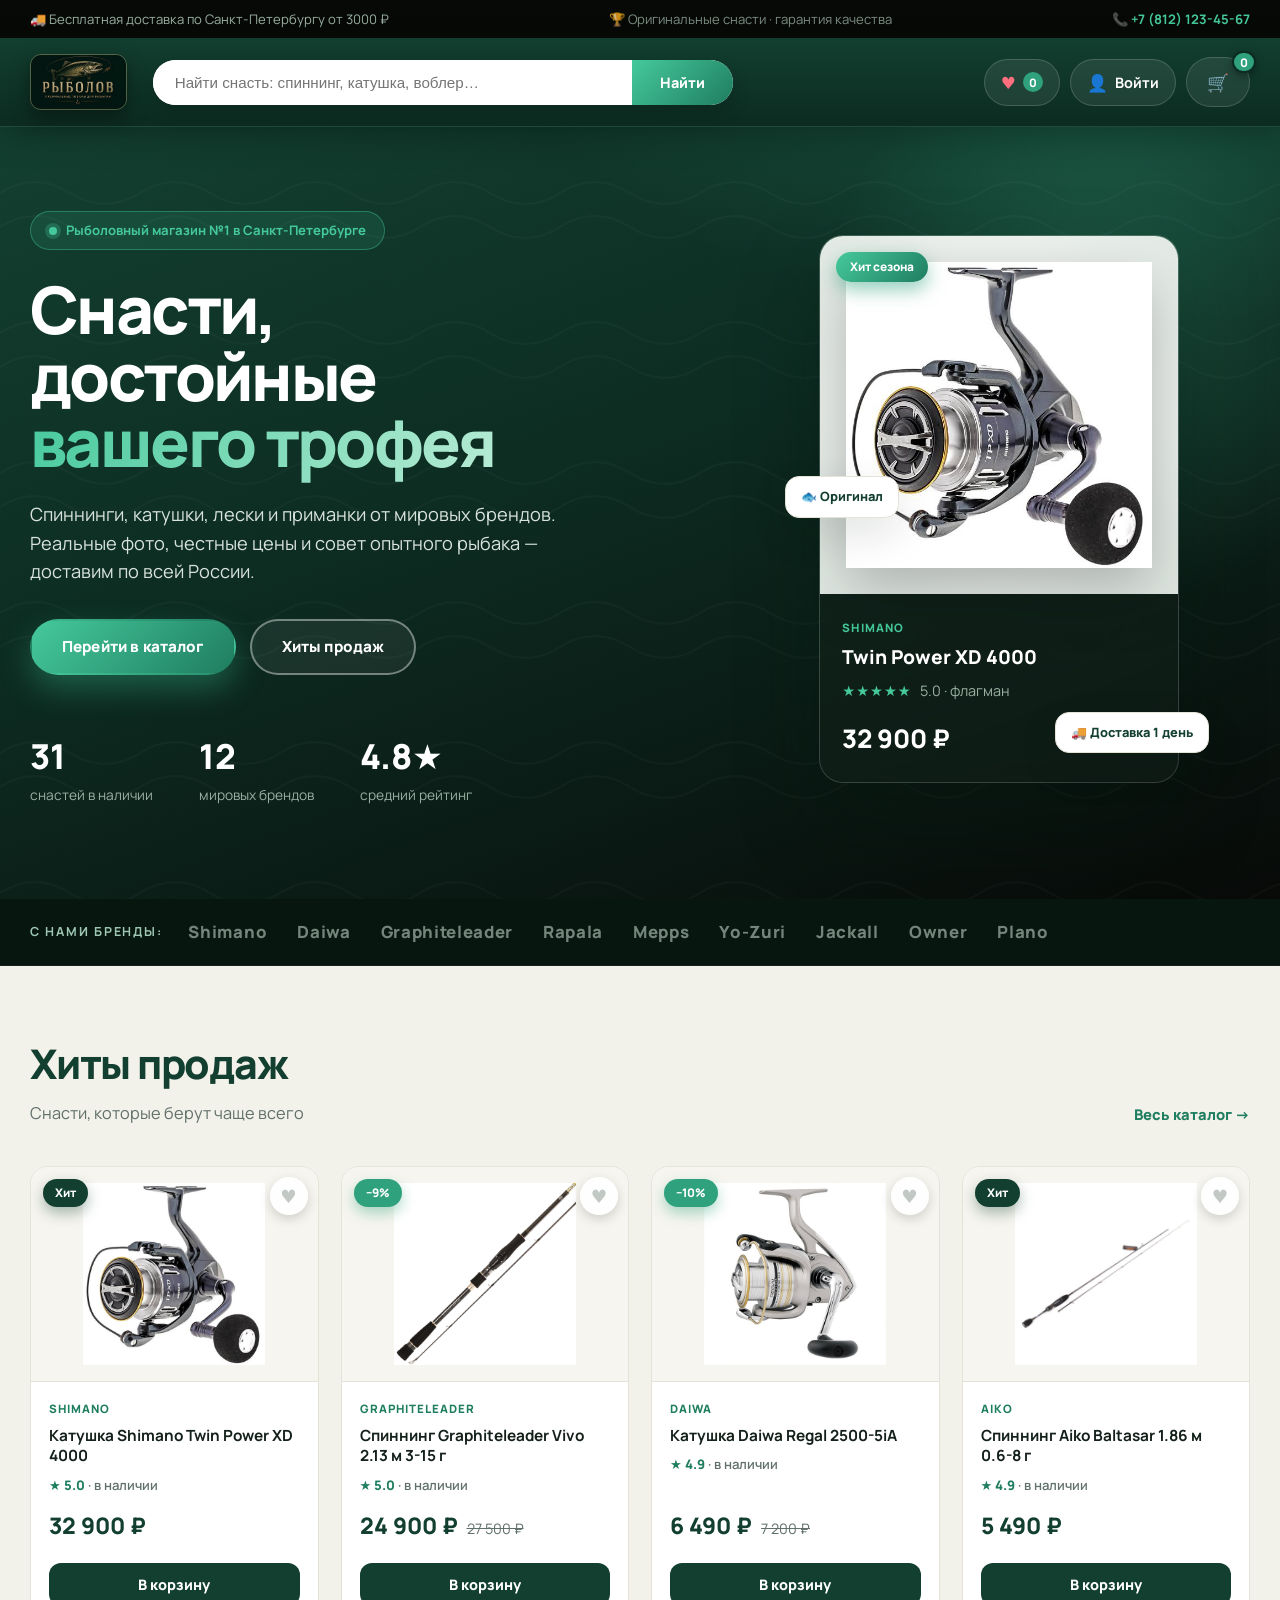
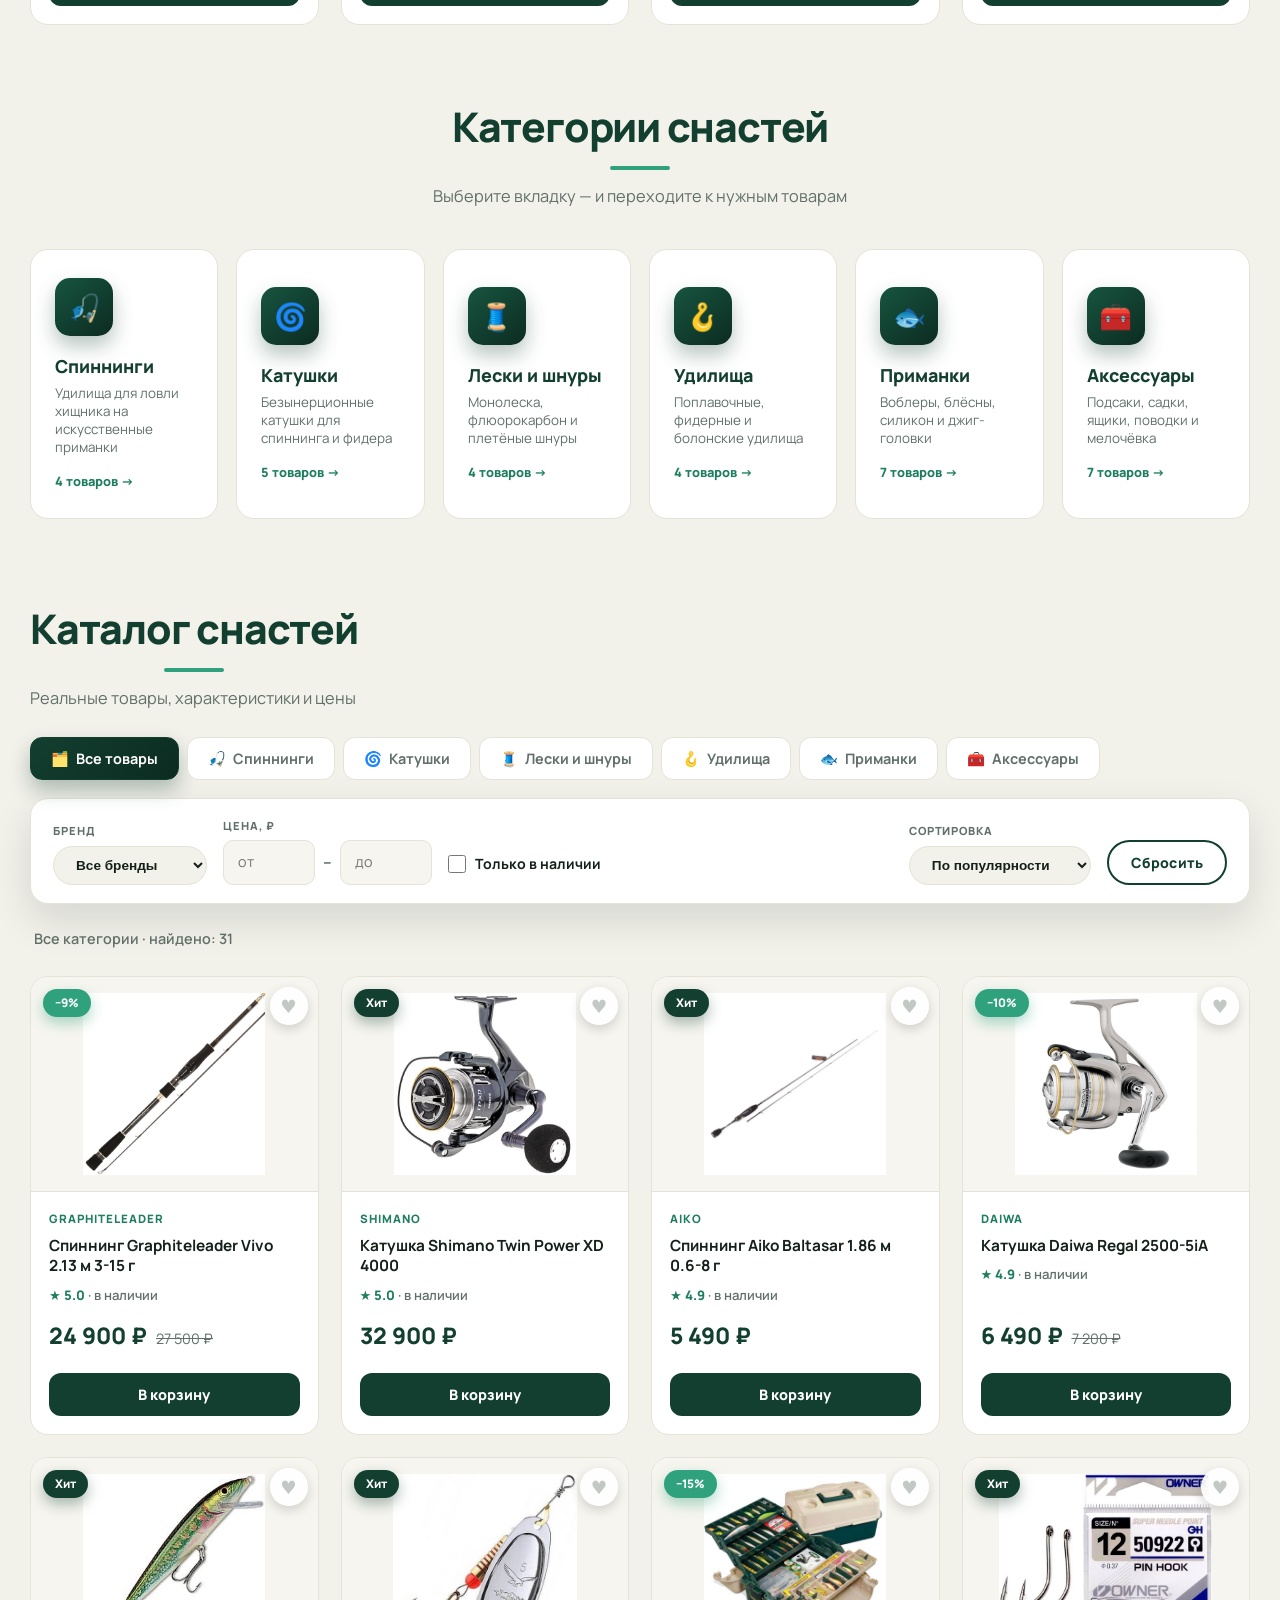
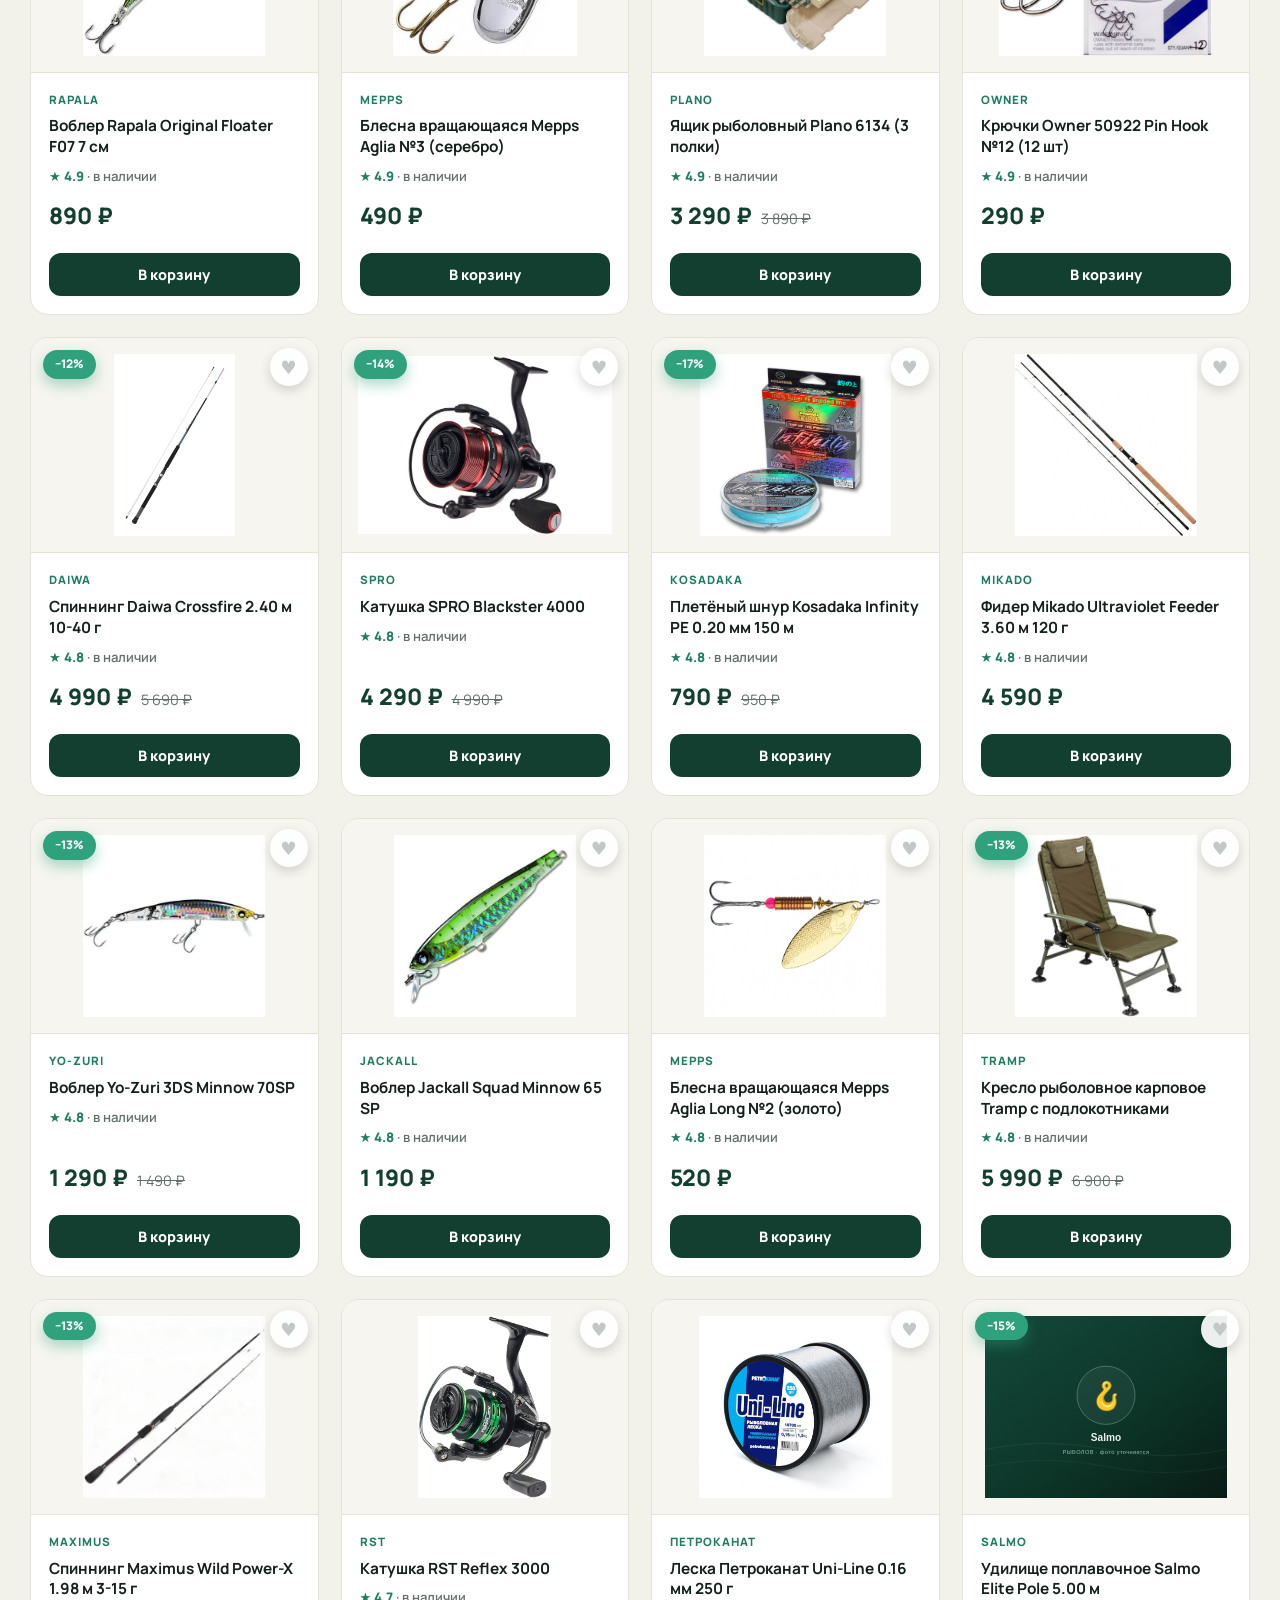
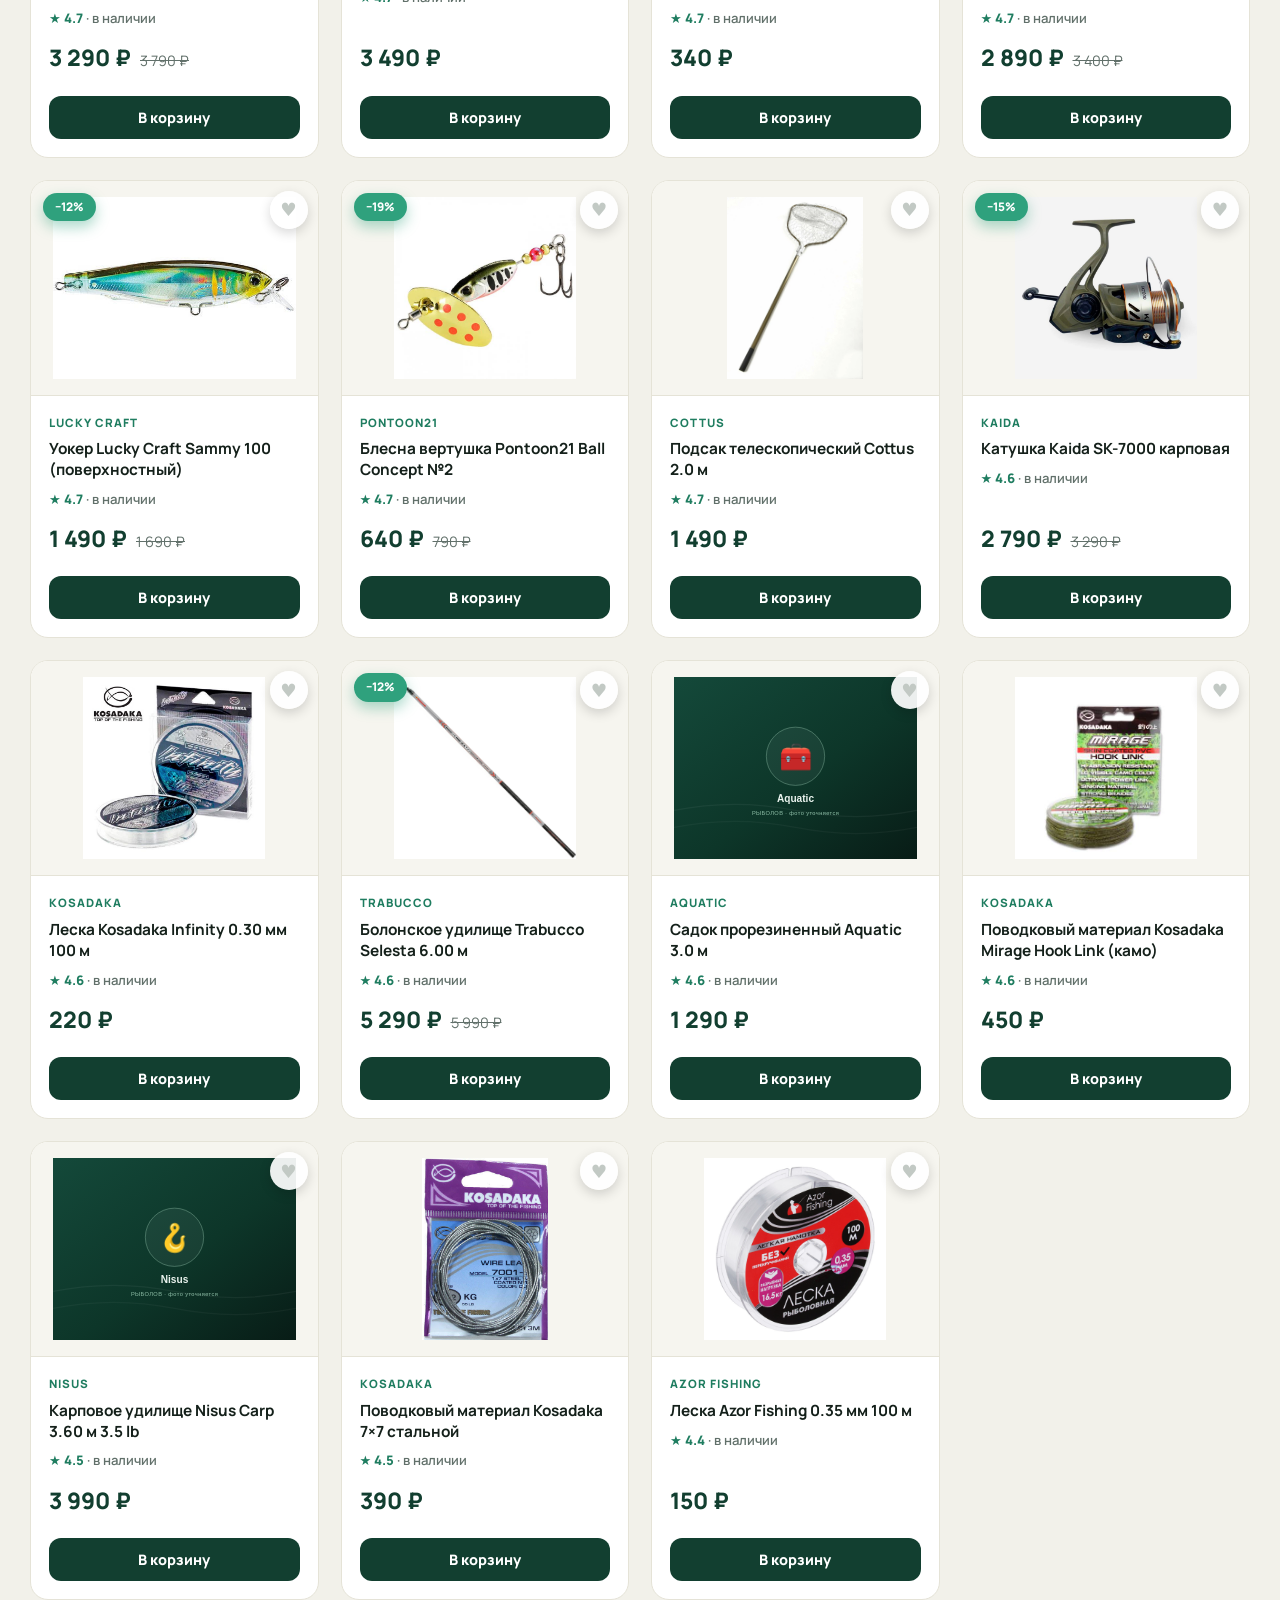
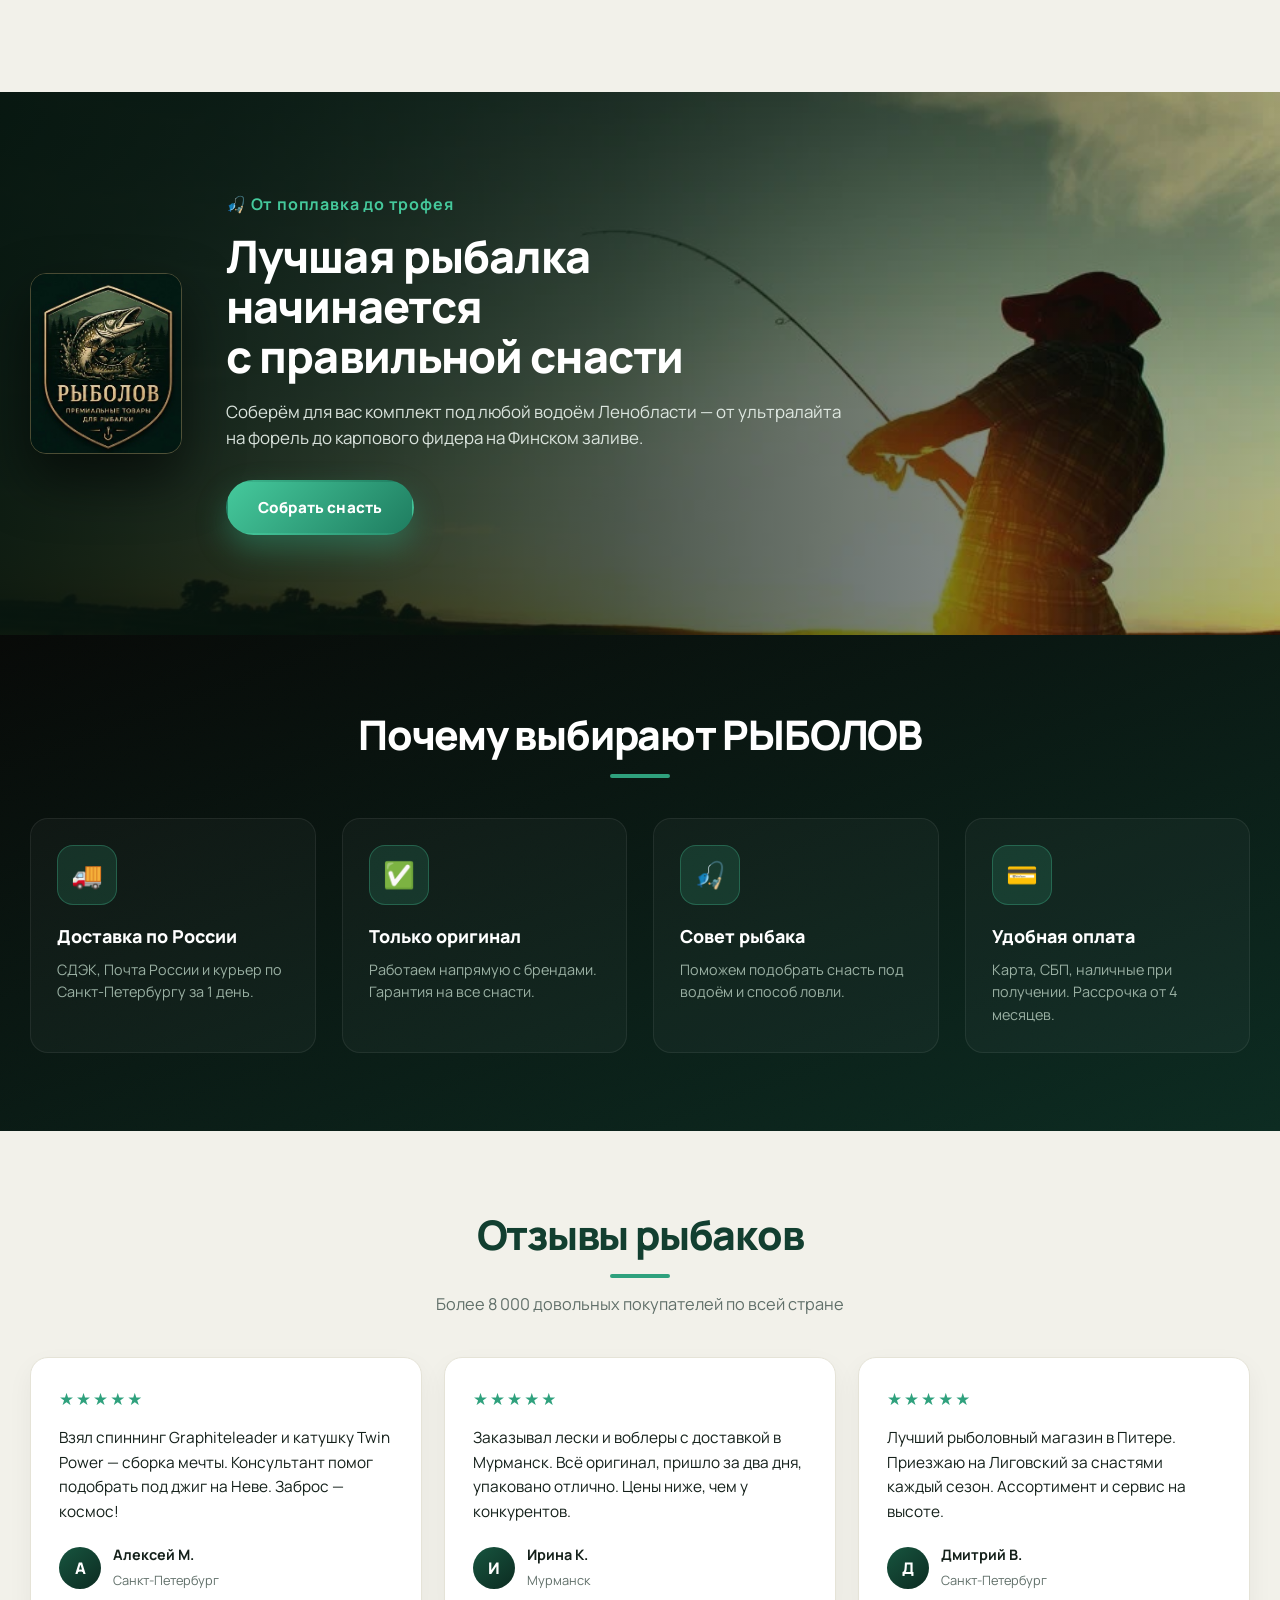
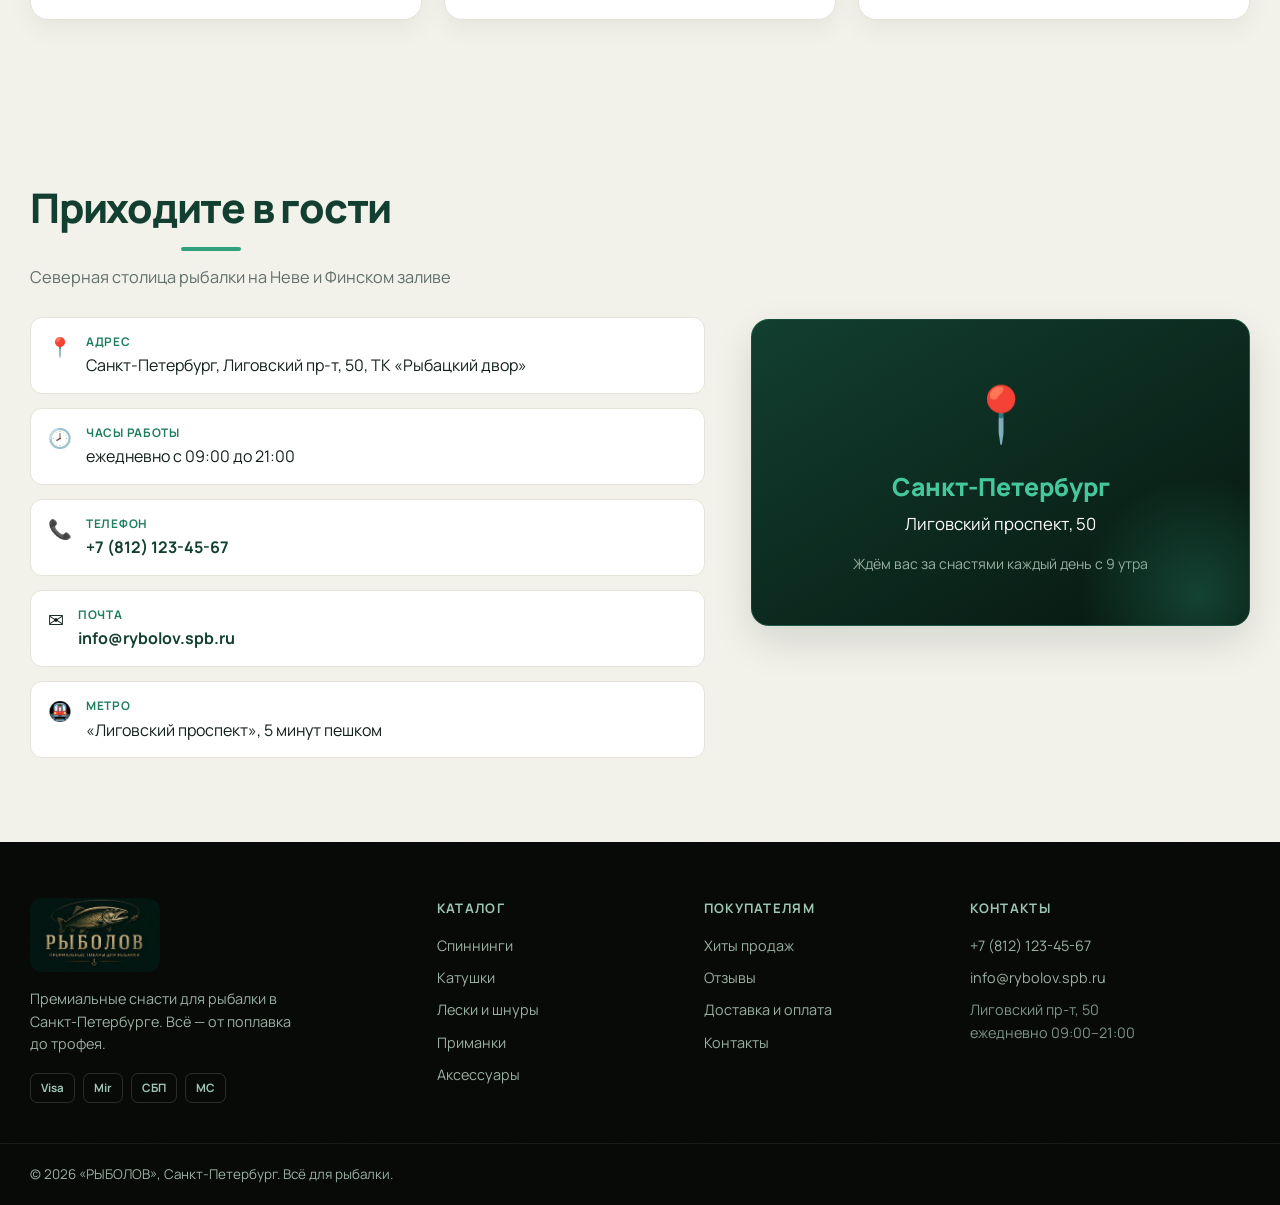
==== commit e74f1e3c: "Wire up all photos, filters, favorites, account & order flow + brand emblem Фото: - Приманки (7), уд" ====
--- a/index.html
+++ b/index.html
@@ -26,12 +26,8 @@
   <!-- Шапка -->
   <header class="header" id="siteHeader">
     <div class="container header__inner">
-      <a href="#top" class="logo">
-        <span class="logo__icon">🎣</span>
-        <span class="logo__wrap">
-          <span class="logo__text">РЫБО<span>ЛОВ</span></span>
-          <span class="logo__sub">снасти для рыбалки · СПб</span>
-        </span>
+      <a href="#top" class="logo logo--emblem" aria-label="РЫБОЛОВ — премиальные товары для рыбалки">
+        <img src="assets/img/logo-horizontal.jpeg" alt="РЫБОЛОВ — премиальные товары для рыбалки" class="logo__img">
       </a>
 
       <div class="search">
@@ -40,9 +36,16 @@
       </div>
 
       <div class="header__actions">
+        <button class="icon-btn" id="favToggle" aria-label="Избранное">
+          <span class="icon-btn__ico">♥</span>
+          <span class="icon-btn__count" id="favCount">0</span>
+        </button>
+        <button class="icon-btn" id="accountToggle" aria-label="Личный кабинет">
+          <span class="icon-btn__ico">👤</span>
+          <span class="icon-btn__label" id="accountLabel">Войти</span>
+        </button>
         <button class="cart-toggle" id="cartToggle" aria-label="Корзина">
           <span class="cart-toggle__ico">🛒</span>
-          <span class="cart-toggle__label">Корзина</span>
           <span class="cart-toggle__count" id="cartCount">0</span>
         </button>
       </div>
@@ -69,7 +72,6 @@
         </div>
       </div>
 
-      <!-- Карточка-герой (премиальный товар) -->
       <aside class="showcase">
         <div class="showcase__card">
           <span class="showcase__ribbon">Хит сезона</span>
@@ -98,7 +100,7 @@
       <span class="brands__label">С нами бренды:</span>
       <div class="brands__list">
         <span>Shimano</span><span>Daiwa</span><span>Graphiteleader</span><span>Rapala</span>
-        <span>Kosadaka</span><span>SPRO</span><span>Maximus</span><span>Owner</span><span>Mepps</span>
+        <span>Mepps</span><span>Yo-Zuri</span><span>Jackall</span><span>Owner</span><span>Plano</span>
       </div>
     </div>
   </div>
@@ -117,12 +119,12 @@
     </div>
   </section>
 
-  <!-- Категории -->
+  <!-- Категории (вкладки) -->
   <section class="cats" id="categories">
     <div class="container">
       <div class="section-head">
         <h2 class="section-title">Категории снастей</h2>
-        <p class="section-sub">Выберите, что нужно для вашей рыбалки</p>
+        <p class="section-sub">Выберите вкладку — и переходите к нужным товарам</p>
       </div>
       <div class="cats__grid" id="catsGrid"></div>
     </div>
@@ -131,19 +133,47 @@
   <!-- Каталог -->
   <section class="catalog" id="catalog">
     <div class="container">
-      <div class="section-head">
+      <div class="section-head section-head--left">
         <h2 class="section-title">Каталог снастей</h2>
         <p class="section-sub">Реальные товары, характеристики и цены</p>
       </div>
-      <div class="catalog__tools">
-        <div class="filters" id="filters"></div>
-        <select id="sortSelect" class="select">
-          <option value="popular">По популярности</option>
-          <option value="price-asc">Сначала дешёвые</option>
-          <option value="price-desc">Сначала дорогие</option>
-          <option value="rating">По рейтингу</option>
-        </select>
-      </div>
+
+      <!-- Вкладки категорий -->
+      <div class="tabs" id="filters"></div>
+
+      <!-- Панель фильтров -->
+      <div class="toolbar">
+        <div class="toolbar__group">
+          <label class="field">
+            <span class="field__label">Бренд</span>
+            <select id="brandFilter" class="select"></select>
+          </label>
+          <label class="field">
+            <span class="field__label">Цена, ₽</span>
+            <span class="range">
+              <input type="number" id="priceMin" class="input" placeholder="от" min="0">
+              <span class="range__sep">–</span>
+              <input type="number" id="priceMax" class="input" placeholder="до" min="0">
+            </span>
+          </label>
+          <label class="check">
+            <input type="checkbox" id="inStock"> <span>Только в наличии</span>
+          </label>
+        </div>
+        <div class="toolbar__group">
+          <label class="field">
+            <span class="field__label">Сортировка</span>
+            <select id="sortSelect" class="select">
+              <option value="popular">По популярности</option>
+              <option value="price-asc">Сначала дешёвые</option>
+              <option value="price-desc">Сначала дорогие</option>
+              <option value="rating">По рейтингу</option>
+            </select>
+          </label>
+          <button class="btn btn--dark btn--sm" id="resetFilters">Сбросить</button>
+        </div>
+      </div>
+
       <p class="catalog__meta" id="catalogMeta"></p>
       <div class="products" id="products"></div>
       <div class="empty" id="empty" hidden>
@@ -153,6 +183,20 @@
     </div>
   </section>
 
+  <!-- Атмосферная CTA-полоса (фото рыбалки) -->
+  <section class="cta" id="cta">
+    <div class="cta__overlay"></div>
+    <div class="container cta__inner">
+      <img src="assets/img/logo-crest.jpeg" alt="Герб РЫБОЛОВ" class="cta__seal">
+      <div class="cta__content">
+        <p class="cta__eyebrow">🎣 От поплавка до трофея</p>
+        <h2 class="cta__title">Лучшая рыбалка начинается<br>с правильной снасти</h2>
+        <p class="cta__text">Соберём для вас комплект под любой водоём Ленобласти — от ультралайта на форель до карпового фидера на Финском заливе.</p>
+        <a href="#catalog" class="btn btn--primary">Собрать снасть</a>
+      </div>
+    </div>
+  </section>
+
   <!-- Преимущества -->
   <section class="features">
     <div class="container">
@@ -169,7 +213,7 @@
   </section>
 
   <!-- Отзывы -->
-  <section class="reviews">
+  <section class="reviews" id="reviews">
     <div class="container">
       <div class="section-head">
         <h2 class="section-title">Отзывы рыбаков</h2>
@@ -225,15 +269,14 @@
     <div class="container footer__grid">
       <div class="footer__col footer__brand">
         <a href="#top" class="logo logo--footer">
-          <span class="logo__icon">🎣</span>
-          <span class="logo__wrap"><span class="logo__text">РЫБО<span>ЛОВ</span></span></span>
+          <img src="assets/img/logo-horizontal.jpeg" alt="РЫБОЛОВ" class="logo__img">
         </a>
         <p class="footer__about">Премиальные снасти для рыбалки в Санкт-Петербурге. Всё — от поплавка до трофея.</p>
         <div class="footer__pay"><span>Visa</span><span>Mir</span><span>СБП</span><span>MC</span></div>
       </div>
       <div class="footer__col">
         <h4>Каталог</h4>
-        <a href="#catalog">Спиннинги</a><a href="#catalog">Катушки</a><a href="#catalog">Лески и шнуры</a><a href="#catalog">Приманки</a><a href="#catalog">Аксессуары</a>
+        <a href="#catalog" data-cat="spinning">Спиннинги</a><a href="#catalog" data-cat="reels">Катушки</a><a href="#catalog" data-cat="lines">Лески и шнуры</a><a href="#catalog" data-cat="lures">Приманки</a><a href="#catalog" data-cat="accessories">Аксессуары</a>
       </div>
       <div class="footer__col">
         <h4>Покупателям</h4>
@@ -273,6 +316,12 @@
     <div class="modal__card" id="modalCard"></div>
   </div>
 
+  <!-- Личный кабинет -->
+  <div class="modal" id="accountModal" hidden>
+    <div class="modal__overlay" id="accountOverlay"></div>
+    <div class="modal__card modal__card--sm" id="accountCard"></div>
+  </div>
+
   <div class="toast" id="toast" hidden></div>
 
   <script src="js/products.js"></script>
--- a/css/style.css
+++ b/css/style.css
@@ -129,7 +129,7 @@
 .search__btn { padding: 0 28px; font-size: .9rem; font-weight: 800; color: #fff; background: linear-gradient(135deg, var(--accent-br), var(--accent-dk)); }
 .search__btn:hover { filter: brightness(1.06); }
 
-.header__actions { margin-left: auto; }
+.header__actions { margin-left: auto; display: flex; align-items: center; gap: 10px; }
 .cart-toggle {
   position: relative; display: inline-flex; align-items: center; gap: 9px;
   color: #fff; font-size: .92rem; font-weight: 700;
@@ -432,6 +432,134 @@
 }
 @keyframes toastIn { from { transform: translate(-50%, 20px); opacity: 0; } to { transform: translate(-50%, 0); opacity: 1; } }
 
+/* ===== Эмблема (логотип) ===== */
+.logo--emblem .logo__img {
+  height: 56px; width: auto; border-radius: 11px; display: block;
+  border: 1px solid rgba(214,183,122,.35); box-shadow: 0 8px 20px rgba(0,0,0,.4);
+  transition: height .25s ease;
+}
+.header.is-scrolled .logo--emblem .logo__img { height: 44px; }
+.logo--footer .logo__img { height: 74px; width: auto; border-radius: 12px; display: block; }
+
+/* ===== Иконки-кнопки в шапке (избранное, кабинет) ===== */
+.icon-btn {
+  position: relative; display: inline-flex; align-items: center; gap: 7px;
+  color: #fff; font-weight: 700; font-size: .9rem;
+  background: rgba(255,255,255,.08); border: 1px solid rgba(255,255,255,.16);
+  padding: 11px 16px; border-radius: 999px; transition: background .2s;
+}
+.icon-btn:hover { background: rgba(255,255,255,.18); }
+.icon-btn__ico { font-size: 1.05rem; }
+#favToggle .icon-btn__ico { color: #ff6f7d; }
+.icon-btn__count {
+  min-width: 20px; height: 20px; padding: 0 5px; border-radius: 999px;
+  background: var(--accent); color: #fff; font-size: .72rem; font-weight: 900;
+  display: grid; place-items: center;
+}
+
+/* ===== Вкладки категорий ===== */
+.tabs { display: flex; flex-wrap: wrap; gap: 8px; margin: 6px 0 18px; }
+.tab {
+  display: inline-flex; align-items: center; gap: 7px; padding: 11px 20px;
+  border-radius: 12px; border: 1px solid var(--line); background: var(--paper);
+  font-weight: 700; font-size: .9rem; color: var(--text-soft); transition: all .16s ease;
+}
+.tab:hover { border-color: var(--green); color: var(--green); transform: translateY(-1px); }
+.tab.is-active {
+  background: linear-gradient(135deg, var(--green), var(--green-deep)); color: #fff;
+  border-color: var(--green); box-shadow: 0 10px 20px rgba(18,63,48,.3);
+}
+
+/* ===== Панель фильтров ===== */
+.toolbar {
+  display: flex; flex-wrap: wrap; gap: 20px; align-items: flex-end; justify-content: space-between;
+  background: var(--paper); border: 1px solid var(--line); border-radius: var(--radius);
+  padding: 18px 22px; box-shadow: var(--shadow);
+}
+.toolbar__group { display: flex; flex-wrap: wrap; gap: 16px; align-items: flex-end; }
+.field { display: flex; flex-direction: column; gap: 6px; }
+.field__label { font-size: .7rem; text-transform: uppercase; letter-spacing: .08em; color: var(--text-soft); font-weight: 800; }
+.input {
+  padding: 10px 14px; border: 1px solid var(--line); border-radius: 10px; font: inherit;
+  font-size: .9rem; color: var(--text); background: var(--frame); outline: none; transition: border-color .15s, background .15s;
+}
+.input:focus { border-color: var(--accent); background: #fff; }
+.range { display: inline-flex; align-items: center; gap: 8px; }
+.range .input { width: 92px; }
+.range__sep { color: var(--text-soft); font-weight: 700; }
+.check { display: inline-flex; align-items: center; gap: 9px; font-size: .88rem; font-weight: 700; color: var(--text); cursor: pointer; align-self: flex-end; padding-bottom: 10px; }
+.check input { width: 18px; height: 18px; accent-color: var(--green); cursor: pointer; }
+
+/* ===== Кнопки-модификаторы ===== */
+.btn--sm { padding: 11px 22px; font-size: .88rem; }
+.btn--fav { background: var(--paper); border: 2px solid var(--line); color: var(--text); }
+.btn--fav:hover { border-color: #ff6f7d; color: #e0556a; }
+.btn--fav.is-active { background: rgba(255,111,125,.1); border-color: #ff6f7d; color: #e0556a; }
+.modal__actions { display: flex; gap: 10px; flex-wrap: wrap; }
+.modal__actions .btn { flex: 1; min-width: 150px; }
+
+/* ===== Сердечко на карточке ===== */
+.card__fav {
+  position: absolute; top: 10px; right: 10px; width: 38px; height: 38px; border-radius: 50%;
+  background: rgba(255,255,255,.92); color: #c2c9c4; font-size: 1.15rem; line-height: 1;
+  display: grid; place-items: center; box-shadow: 0 4px 12px rgba(0,0,0,.16); transition: all .16s ease; z-index: 2;
+}
+.card__fav:hover { transform: scale(1.12); color: #ff6f7d; }
+.card__fav.is-active { color: #e0556a; background: #fff; }
+
+/* ===== Атмосферная CTA-полоса ===== */
+.cta {
+  position: relative; overflow: hidden; padding: 100px 0; color: #fff;
+  background: url("../assets/img/hero-fishing.webp") center 30%/cover no-repeat, var(--ink);
+}
+.cta__overlay { position: absolute; inset: 0; background: linear-gradient(90deg, rgba(7,22,15,.94) 0%, rgba(7,22,15,.72) 48%, rgba(7,22,15,.32) 100%); }
+.cta__inner { position: relative; z-index: 1; display: flex; align-items: center; gap: 44px; }
+.cta__seal { width: 152px; flex-shrink: 0; border-radius: 16px; box-shadow: 0 26px 54px rgba(0,0,0,.55); border: 1px solid rgba(214,183,122,.3); }
+.cta__content { max-width: 620px; }
+.cta__eyebrow { color: var(--accent-br); font-weight: 700; letter-spacing: .05em; margin-bottom: 14px; }
+.cta__title { font-size: clamp(1.8rem, 3.6vw, 2.8rem); font-weight: 800; line-height: 1.12; letter-spacing: -.02em; }
+.cta__text { margin: 18px 0 28px; font-size: 1.06rem; color: var(--on-dark); opacity: .92; }
+
+/* ===== Личный кабинет / авторизация ===== */
+.modal__card--sm { max-width: 470px; }
+.account { padding: 32px; }
+.account__head { display: flex; align-items: center; gap: 16px; }
+.account__ava { width: 60px; height: 60px; border-radius: 50%; display: grid; place-items: center; font-size: 1.6rem; font-weight: 800; color: #fff; background: linear-gradient(140deg, var(--green-soft), var(--green-deep)); flex-shrink: 0; }
+.account__name { font-size: 1.3rem; font-weight: 800; color: var(--green); }
+.account__email { color: var(--text-soft); font-size: .9rem; }
+.account__stats { display: grid; grid-template-columns: repeat(3, 1fr); gap: 12px; margin: 22px 0; }
+.account__stats div { background: var(--frame); border: 1px solid var(--line); border-radius: 12px; padding: 14px 8px; text-align: center; }
+.account__stats b { display: block; font-size: 1.05rem; font-weight: 800; color: var(--green); }
+.account__stats span { font-size: .7rem; color: var(--text-soft); }
+.account__subtitle { font-size: .95rem; font-weight: 800; margin: 8px 0 12px; color: var(--text); }
+.account__orders { display: grid; gap: 12px; max-height: 250px; overflow-y: auto; margin-bottom: 18px; }
+.account__empty { color: var(--text-soft); text-align: center; padding: 22px; background: var(--frame); border-radius: 12px; }
+
+.order { border: 1px solid var(--line); border-radius: 12px; padding: 14px; background: var(--paper); }
+.order__head { display: flex; justify-content: space-between; font-size: .9rem; margin-bottom: 8px; padding-bottom: 8px; border-bottom: 1px solid var(--line); }
+.order__head b { color: var(--green); }
+.order__row { display: flex; justify-content: space-between; gap: 10px; font-size: .85rem; padding: 3px 0; color: var(--text-soft); }
+.order__row b { color: var(--text); white-space: nowrap; }
+.order__row--total { border-top: 1px dashed var(--line); margin-top: 6px; padding-top: 9px; font-size: .95rem; }
+.order__row--total b { color: var(--green); font-size: 1.05rem; }
+
+.auth { padding: 32px; }
+.auth__brand { display: flex; align-items: center; gap: 10px; font-size: 1.1rem; font-weight: 800; color: var(--green); justify-content: center; margin-bottom: 22px; }
+.auth__tabs { display: flex; background: var(--frame); border-radius: 12px; padding: 5px; margin-bottom: 22px; }
+.auth__tab { flex: 1; padding: 11px; border-radius: 9px; font-weight: 700; font-size: .9rem; color: var(--text-soft); transition: all .15s; }
+.auth__tab.is-active { background: var(--paper); color: var(--green); box-shadow: var(--shadow); }
+.auth__form { display: grid; gap: 14px; }
+.auth__form .input { width: 100%; }
+.auth__note { margin-top: 18px; font-size: .78rem; color: var(--text-soft); text-align: center; }
+
+/* ===== Подтверждение заказа ===== */
+.confirm { padding: 38px 32px; text-align: center; }
+.confirm__check { width: 72px; height: 72px; margin: 0 auto 18px; border-radius: 50%; background: linear-gradient(140deg, var(--accent-br), var(--accent-dk)); color: #fff; font-size: 2.2rem; display: grid; place-items: center; box-shadow: 0 16px 34px rgba(47,161,125,.45); }
+.confirm__title { font-size: 1.5rem; font-weight: 800; color: var(--green); }
+.confirm__sub { margin: 12px 0 20px; color: var(--text-soft); }
+.confirm__box { text-align: left; background: var(--frame); border: 1px solid var(--line); border-radius: 12px; padding: 16px 18px; margin-bottom: 16px; }
+.confirm__demo { font-size: .8rem; color: var(--text-soft); margin-bottom: 20px; }
+
 /* ===== Адаптив ===== */
 @media (max-width: 980px) {
   .hero__grid { grid-template-columns: 1fr; gap: 48px; }
@@ -463,3 +591,21 @@
 @media (max-width: 480px) {
   .footer__grid { grid-template-columns: 1fr; }
 }
+
+/* ===== Адаптив новых блоков ===== */
+@media (max-width: 880px) {
+  .cta { padding: 72px 0; background-position: center; }
+  .cta__inner { flex-direction: column; align-items: flex-start; gap: 26px; }
+  .cta__seal { width: 120px; }
+  .cta__overlay { background: linear-gradient(180deg, rgba(7,22,15,.82), rgba(7,22,15,.9)); }
+  .toolbar { flex-direction: column; align-items: stretch; }
+  .toolbar__group { justify-content: space-between; }
+}
+@media (max-width: 720px) {
+  .icon-btn__label { display: none; }
+  .icon-btn { padding: 11px 13px; }
+  .account__stats { grid-template-columns: 1fr 1fr; }
+  .tab { padding: 10px 15px; font-size: .84rem; }
+  .logo--emblem .logo__img { height: 46px; }
+  .range .input { width: 78px; }
+}
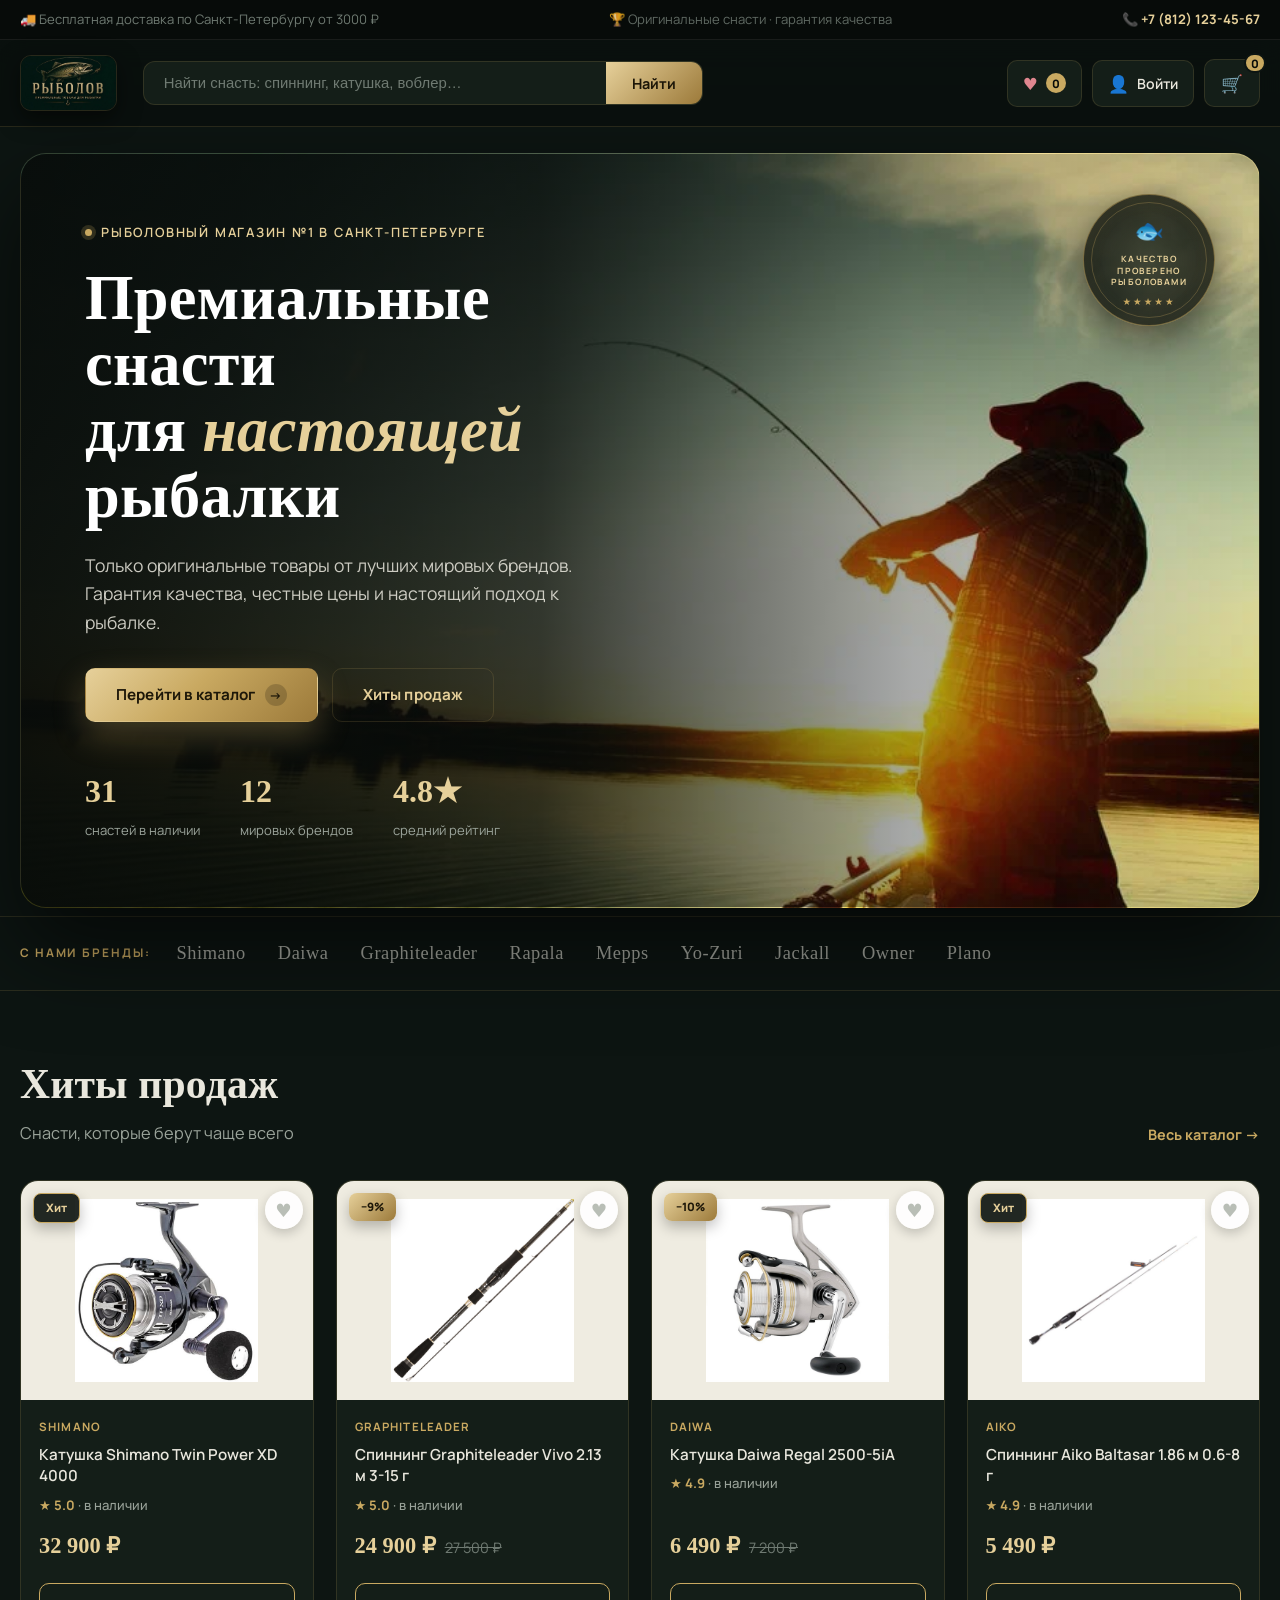
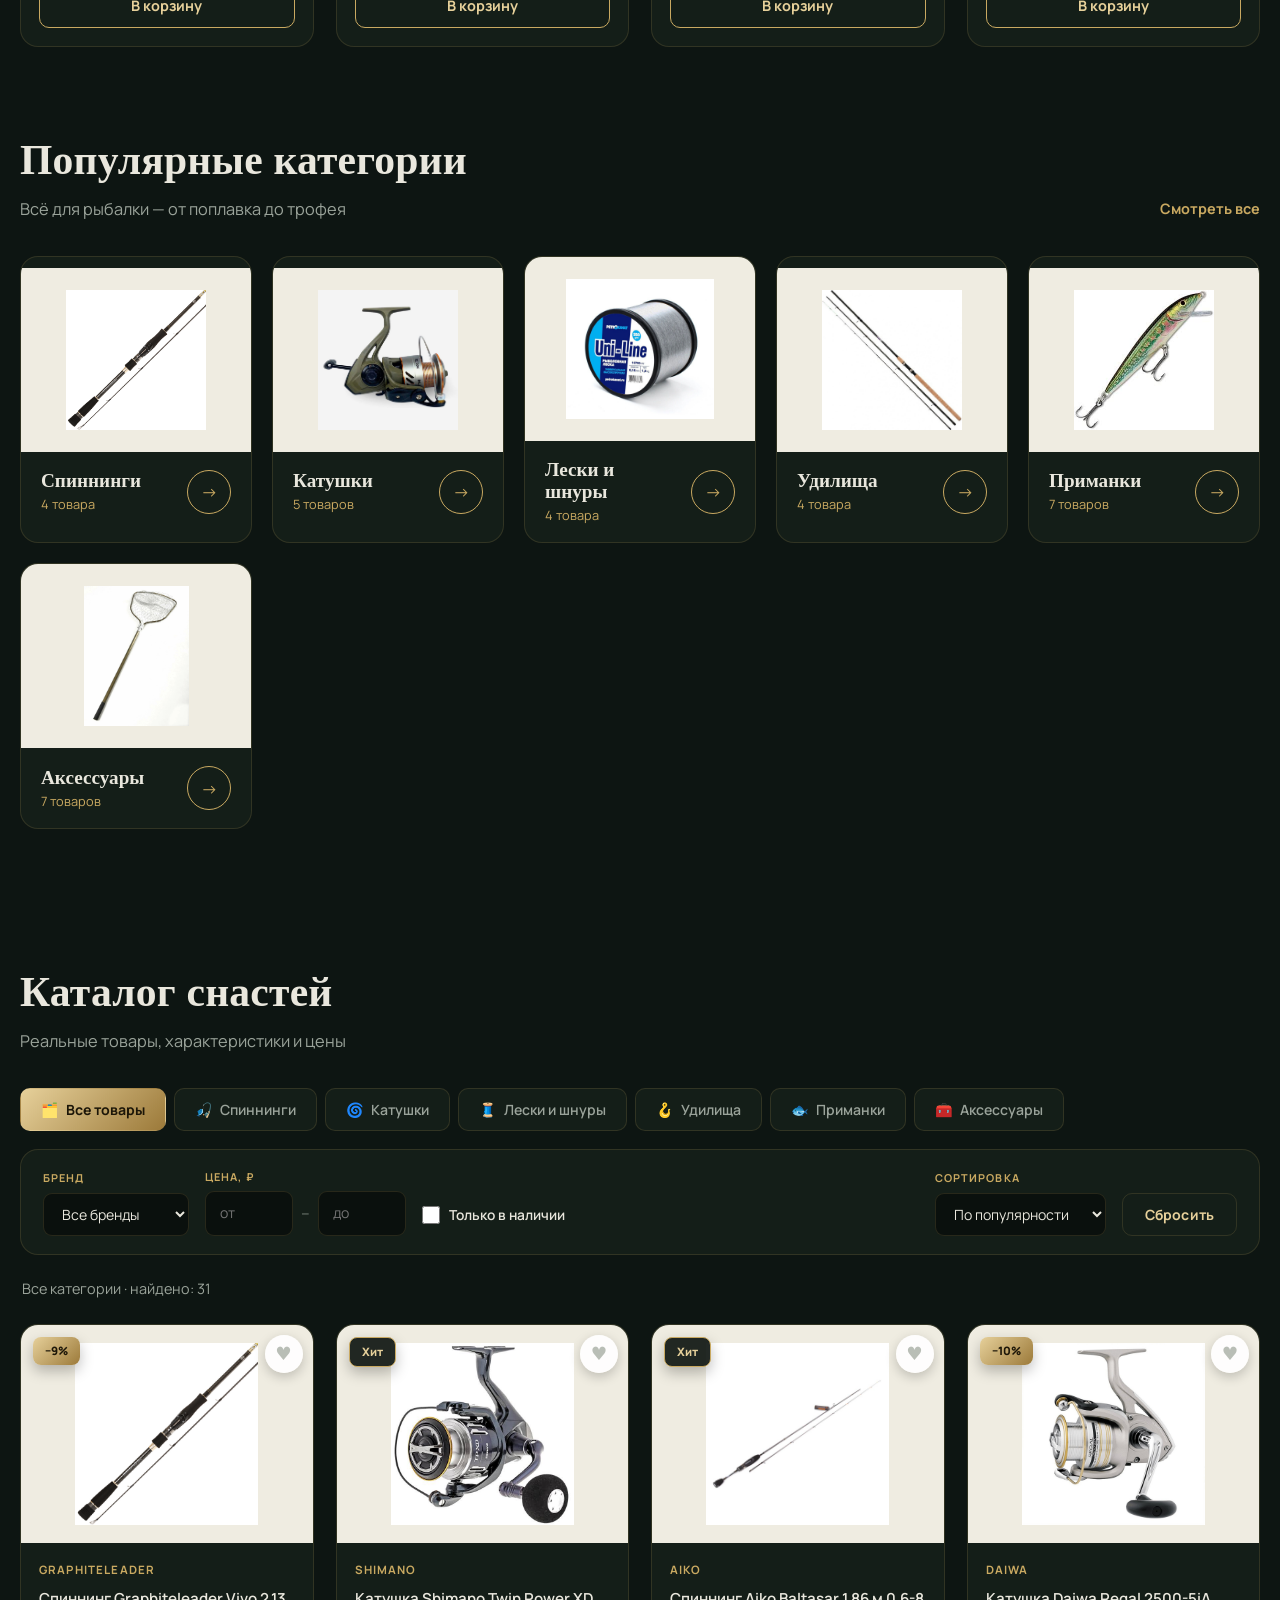
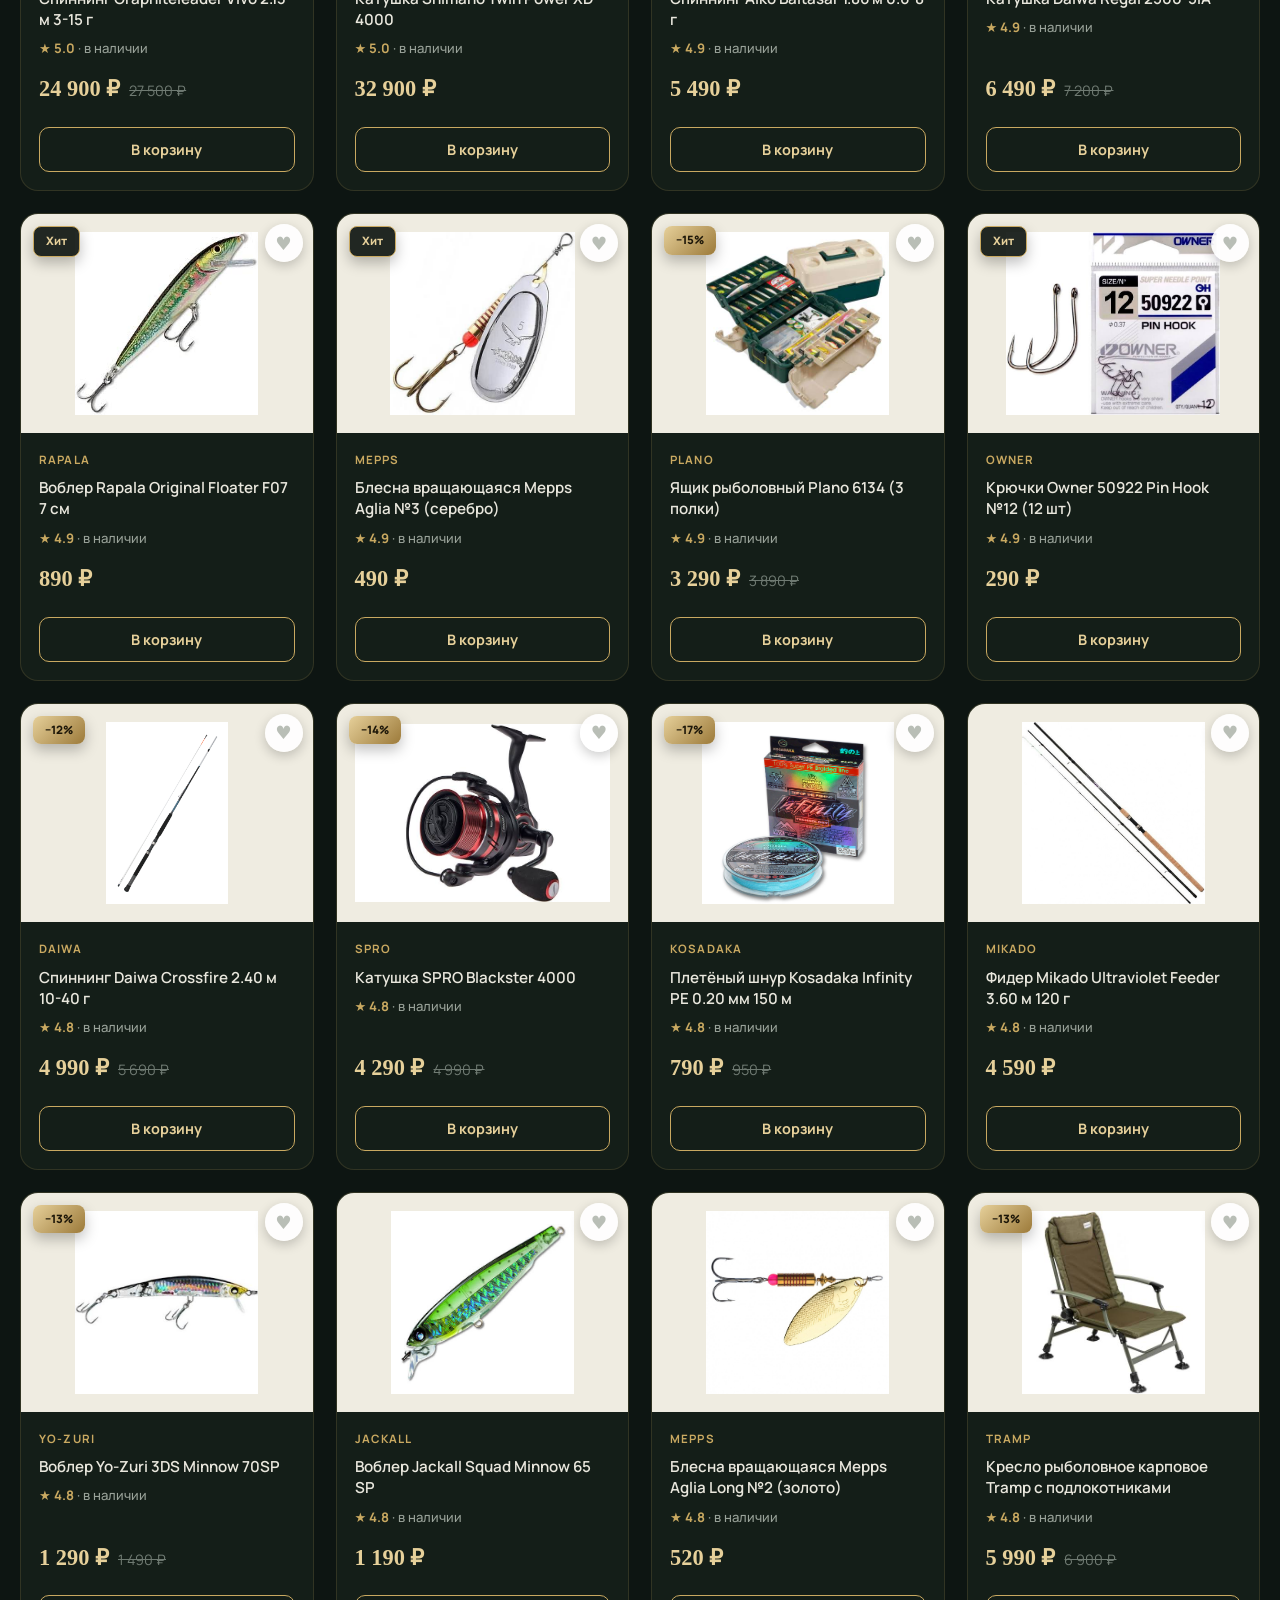
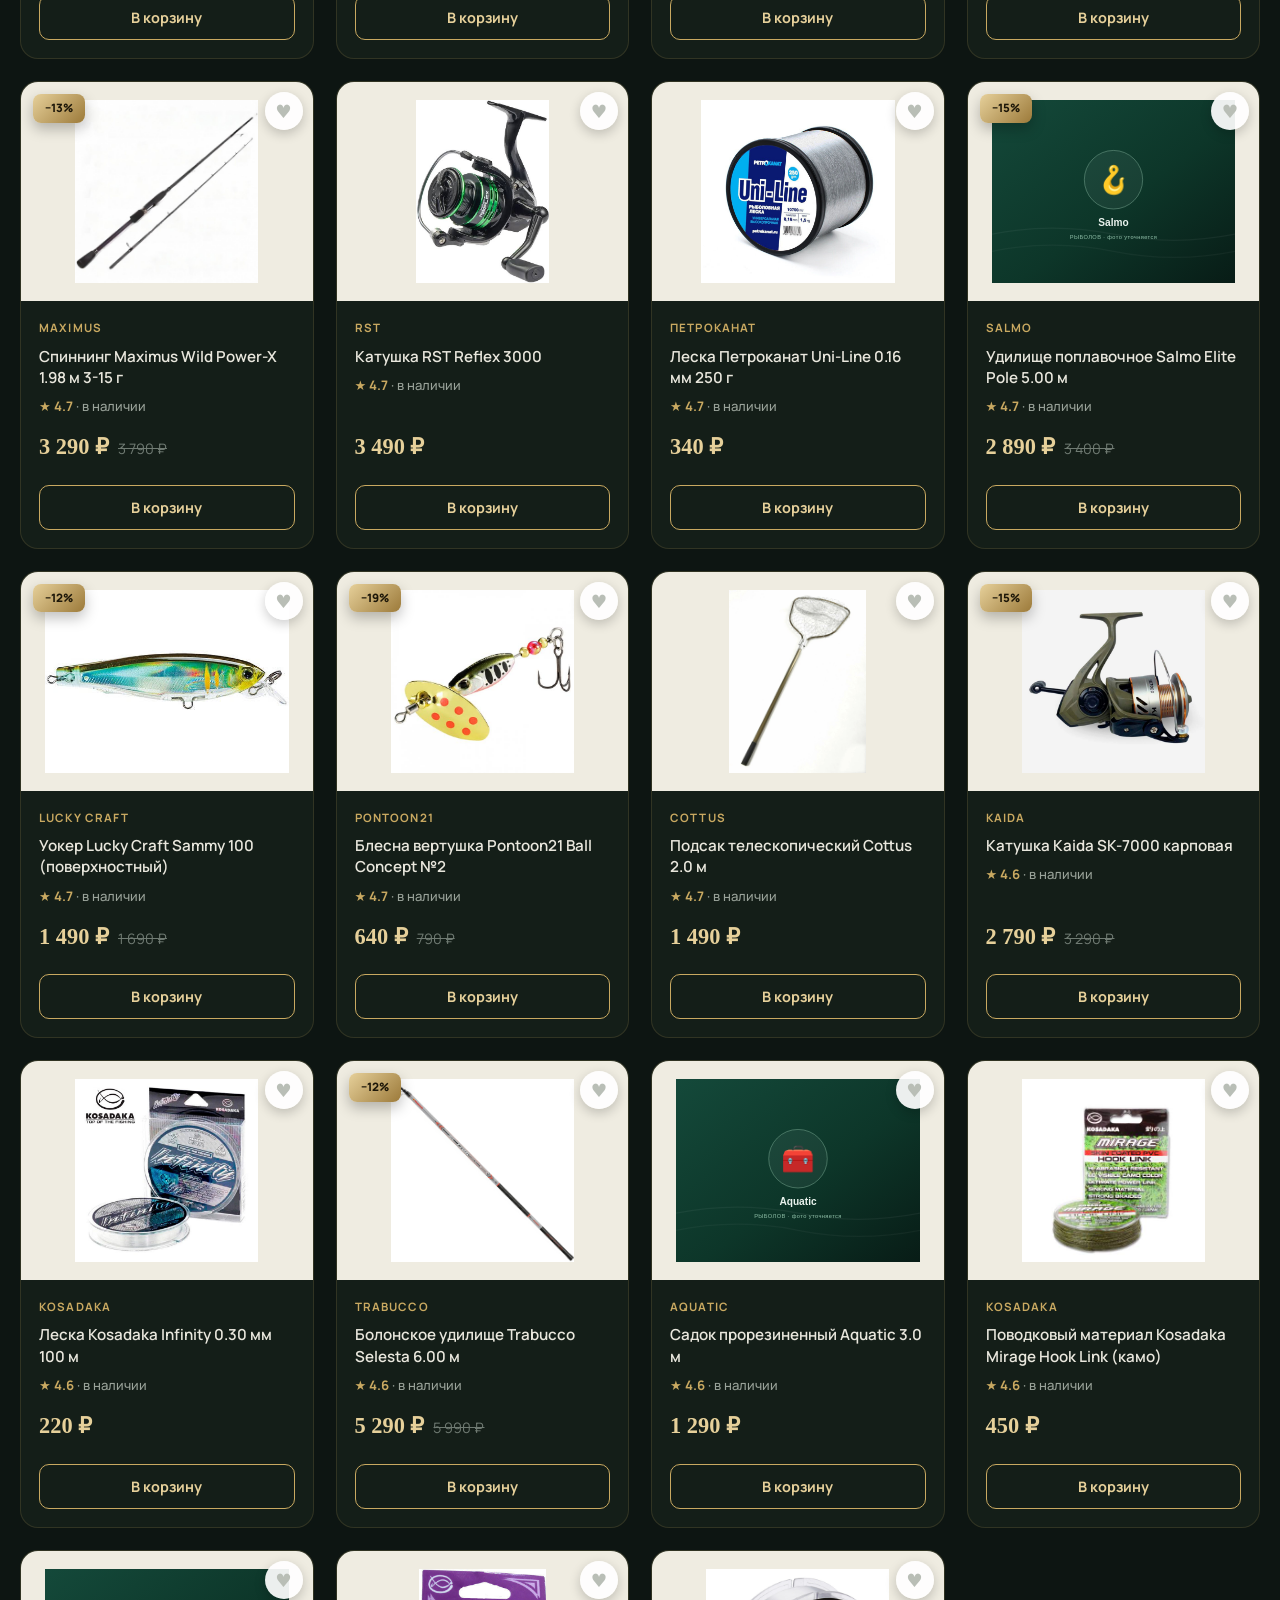
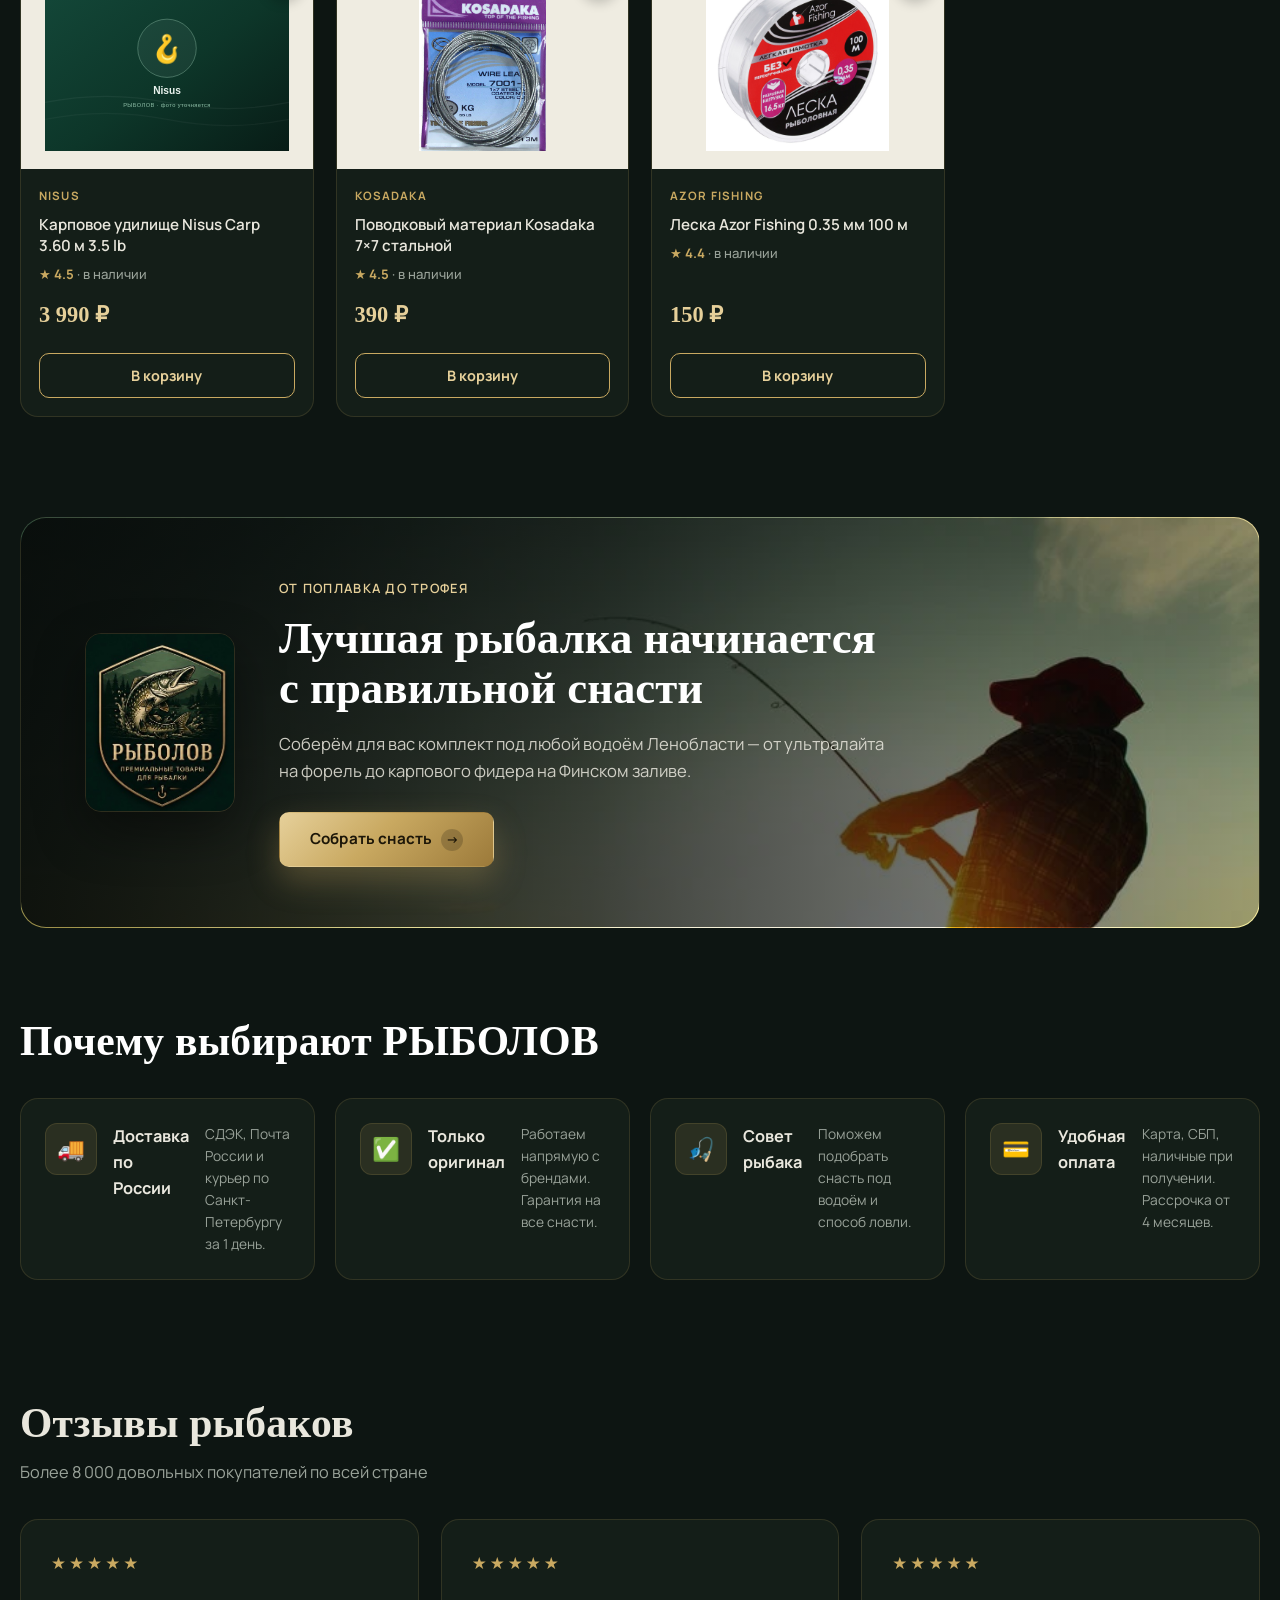
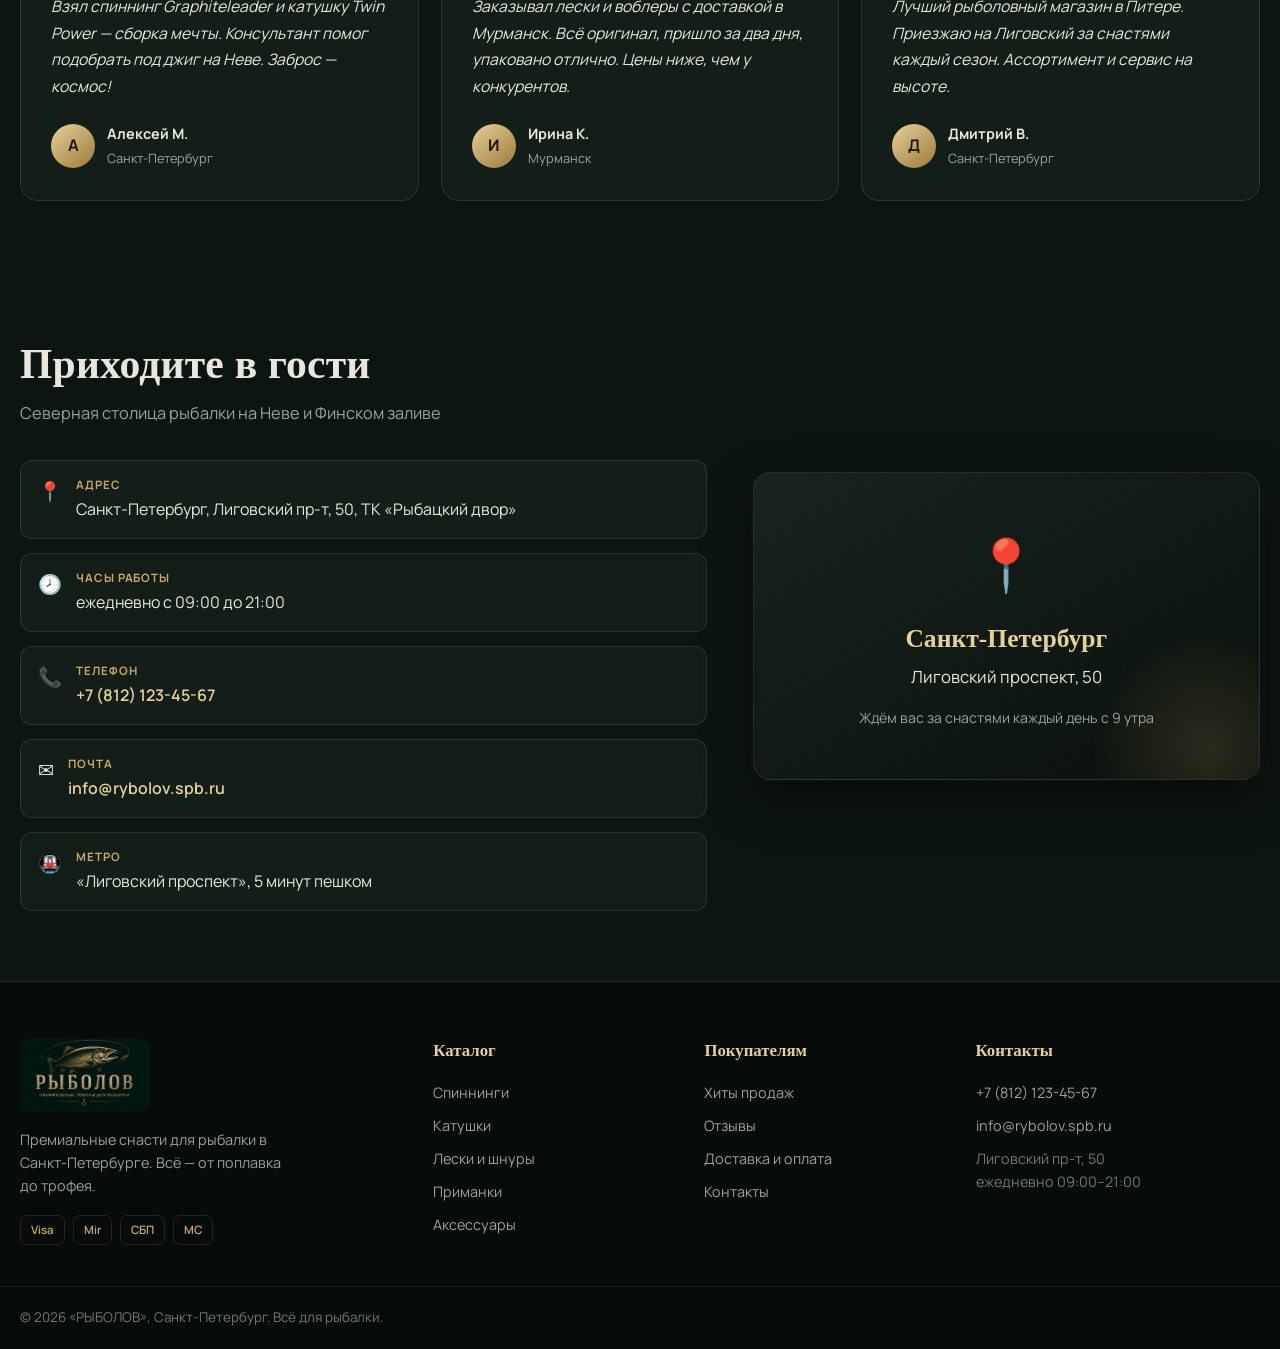
==== commit 79aa908a: "Redesign to dark luxury theme: gold accents + serif type (per reference) - Палитра: тёмно-зелёный/чё" ====
--- a/index.html
+++ b/index.html
@@ -54,43 +54,28 @@
 
   <!-- Герой -->
   <section class="hero">
-    <div class="hero__waves" aria-hidden="true"></div>
-    <div class="hero__glow" aria-hidden="true"></div>
-    <div class="container hero__grid">
-      <div class="hero__content">
-        <p class="hero__eyebrow"><span class="dot"></span> Рыболовный магазин №1 в Санкт-Петербурге</p>
-        <h1 class="hero__title">Снасти,<br>достойные<br><span class="hero__accent">вашего трофея</span></h1>
-        <p class="hero__text">Спиннинги, катушки, лески и приманки от мировых брендов. Реальные фото, честные цены и совет опытного рыбака — доставим по всей России.</p>
-        <div class="hero__actions">
-          <a href="#catalog" class="btn btn--primary">Перейти в каталог</a>
-          <a href="#hits" class="btn btn--ghost">Хиты продаж</a>
-        </div>
-        <div class="hero__stats">
-          <div><b id="statCount">0</b><span>снастей в наличии</span></div>
-          <div><b>12</b><span>мировых брендов</span></div>
-          <div><b>4.8★</b><span>средний рейтинг</span></div>
-        </div>
-      </div>
-
-      <aside class="showcase">
-        <div class="showcase__card">
-          <span class="showcase__ribbon">Хит сезона</span>
-          <div class="showcase__media">
-            <img src="assets/img/rl-05.jpg" alt="Катушка Shimano Twin Power XD 4000" loading="eager">
+    <div class="container">
+      <div class="hero__card">
+        <div class="seal" aria-hidden="true">
+          <span class="seal__fish">🐟</span>
+          <span class="seal__text">Качество<br>проверено<br>рыболовами</span>
+          <span class="seal__stars">★★★★★</span>
+        </div>
+        <div class="hero__inner">
+          <p class="hero__eyebrow"><span class="dot"></span> Рыболовный магазин №1 в Санкт-Петербурге</p>
+          <h1 class="hero__title">Премиальные снасти<br>для <span class="accent">настоящей</span> рыбалки</h1>
+          <p class="hero__text">Только оригинальные товары от лучших мировых брендов. Гарантия качества, честные цены и настоящий подход к рыбалке.</p>
+          <div class="hero__actions">
+            <a href="#catalog" class="btn btn--primary">Перейти в каталог <span class="btn__arrow">→</span></a>
+            <a href="#hits" class="btn btn--ghost">Хиты продаж</a>
           </div>
-          <div class="showcase__body">
-            <span class="showcase__brand">Shimano</span>
-            <h3 class="showcase__name">Twin Power XD 4000</h3>
-            <div class="showcase__rating">★★★★★ <span>5.0 · флагман</span></div>
-            <div class="showcase__foot">
-              <span class="showcase__price">32 900 ₽</span>
-              <a href="#hits" class="showcase__link">Смотреть →</a>
-            </div>
+          <div class="hero__stats">
+            <div><b id="statCount">0</b><span>снастей в наличии</span></div>
+            <div><b>12</b><span>мировых брендов</span></div>
+            <div><b>4.8★</b><span>средний рейтинг</span></div>
           </div>
         </div>
-        <div class="showcase__badge showcase__badge--a">🐟 Оригинал</div>
-        <div class="showcase__badge showcase__badge--b">🚚 Доставка 1 день</div>
-      </aside>
+      </div>
     </div>
   </section>
 
@@ -122,9 +107,14 @@
   <!-- Категории (вкладки) -->
   <section class="cats" id="categories">
     <div class="container">
-      <div class="section-head">
-        <h2 class="section-title">Категории снастей</h2>
-        <p class="section-sub">Выберите вкладку — и переходите к нужным товарам</p>
+      <div class="section-head section-head--row">
+        <div>
+          <h2 class="section-title">Популярные категории</h2>
+          <p class="section-sub">Всё для рыбалки — от поплавка до трофея</p>
+        </div>
+        <div class="head-actions">
+          <a href="#catalog" class="section-link">Смотреть все</a>
+        </div>
       </div>
       <div class="cats__grid" id="catsGrid"></div>
     </div>
@@ -185,14 +175,18 @@
 
   <!-- Атмосферная CTA-полоса (фото рыбалки) -->
   <section class="cta" id="cta">
-    <div class="cta__overlay"></div>
-    <div class="container cta__inner">
-      <img src="assets/img/logo-crest.jpeg" alt="Герб РЫБОЛОВ" class="cta__seal">
-      <div class="cta__content">
-        <p class="cta__eyebrow">🎣 От поплавка до трофея</p>
-        <h2 class="cta__title">Лучшая рыбалка начинается<br>с правильной снасти</h2>
-        <p class="cta__text">Соберём для вас комплект под любой водоём Ленобласти — от ультралайта на форель до карпового фидера на Финском заливе.</p>
-        <a href="#catalog" class="btn btn--primary">Собрать снасть</a>
+    <div class="container">
+      <div class="cta__card">
+        <div class="cta__overlay"></div>
+        <div class="cta__inner">
+          <img src="assets/img/logo-crest.jpeg" alt="Герб РЫБОЛОВ" class="cta__seal">
+          <div class="cta__content">
+            <p class="cta__eyebrow">От поплавка до трофея</p>
+            <h2 class="cta__title">Лучшая рыбалка начинается<br>с правильной снасти</h2>
+            <p class="cta__text">Соберём для вас комплект под любой водоём Ленобласти — от ультралайта на форель до карпового фидера на Финском заливе.</p>
+            <a href="#catalog" class="btn btn--primary">Собрать снасть <span class="btn__arrow">→</span></a>
+          </div>
+        </div>
       </div>
     </div>
   </section>
--- a/css/style.css
+++ b/css/style.css
@@ -1,32 +1,38 @@
 /* ============================================================
-   РЫБОЛОВ — премиальный рыболовный магазин (Санкт-Петербург)
-   Палитра: тёмно-зелёный + чёрный + изумрудный акцент (без жёлтого)
+   РЫБОЛОВ — премиальный тёмный люкс (Санкт-Петербург)
+   Палитра: тёмно-зелёный/чёрный фон + золото (шампань) акцент
+   Заголовки — serif (Playfair Display), интерфейс — Manrope
    ============================================================ */
 :root {
-  --green:        #123f30;
-  --green-deep:   #0c2b21;
-  --green-900:    #07160f;
-  --green-soft:   #17553f;
-  --ink:          #070907;
-  --accent:       #2fa17d;
-  --accent-br:    #45c99c;
-  --accent-dk:    #1f7d60;
-  --mint:         #9dc6b4;
-  --cream:        #f2f1ea;
-  --paper:        #ffffff;
-  --frame:        #f6f5ef;
-  --line:         #e5e3d7;
-  --text:         #14201a;
-  --text-soft:    #61706a;
-  --on-dark:      #e9f2ec;
-  --on-dark-soft: #9ab0a3;
-  --danger:       #cf4b4b;
-  --radius:       18px;
-  --radius-sm:    12px;
-  --shadow:       0 16px 40px rgba(7, 22, 15, .12);
-  --shadow-lg:    0 40px 80px rgba(7, 22, 15, .34);
-  --grain:        url("data:image/svg+xml,%3Csvg xmlns='http://www.w3.org/2000/svg' width='180' height='180'%3E%3Cfilter id='n'%3E%3CfeTurbulence type='fractalNoise' baseFrequency='0.85' numOctaves='2' stitchTiles='stitch'/%3E%3C/filter%3E%3Crect width='100%25' height='100%25' filter='url(%23n)'/%3E%3C/svg%3E");
-  --container:    1220px;
+  --bg:         #0d1512;   /* тёмно-зелёный почти чёрный фон */
+  --bg-2:       #0a100d;   /* глубже */
+  --ink:        #070b09;   /* чёрный */
+  --surface:    #141e18;   /* карточка */
+  --surface-2:  #18241d;   /* карточка светлее */
+  --tile:       #efece1;   /* светлая плашка под фото товара */
+  --line:       rgba(201,169,97,.16);   /* золотая волосяная линия */
+  --line-2:     rgba(255,255,255,.07);
+
+  --gold:       #c9a961;   /* основное золото */
+  --gold-br:    #e6d09a;   /* яркое золото (текст/градиент) */
+  --gold-dk:    #9c7a3a;   /* тёмное золото */
+  --gold-soft:  rgba(201,169,97,.12);
+
+  --text:       #e9e7dd;   /* тёплый белый */
+  --text-soft:  #9aa39a;   /* приглушённый */
+  --text-dim:   #6f7a72;
+
+  --green-soft: #17553f;
+  --danger:     #d97070;
+
+  --serif: 'Playfair Display', 'Cormorant Garamond', Georgia, 'Times New Roman', serif;
+  --sans:  'Manrope', 'Segoe UI', system-ui, -apple-system, Roboto, Arial, sans-serif;
+
+  --radius:    18px;
+  --radius-sm: 12px;
+  --shadow:    0 20px 50px rgba(0,0,0,.4);
+  --shadow-lg: 0 40px 90px rgba(0,0,0,.6);
+  --container: 1240px;
 }
 
 * { box-sizing: border-box; margin: 0; padding: 0; }
@@ -34,536 +40,405 @@
 
 html { scroll-behavior: smooth; }
 body {
-  font-family: 'Manrope', 'Segoe UI', system-ui, -apple-system, Roboto, Arial, sans-serif;
+  font-family: var(--sans);
   color: var(--text);
-  background: var(--cream);
-  line-height: 1.55;
+  background:
+    radial-gradient(1200px 700px at 80% -5%, rgba(201,169,97,.06), transparent 60%),
+    var(--bg);
+  line-height: 1.6;
   -webkit-font-smoothing: antialiased;
   text-rendering: optimizeLegibility;
 }
 img { display: block; max-width: 100%; }
 a { color: inherit; text-decoration: none; }
-button { font-family: inherit; cursor: pointer; border: none; background: none; }
+button { font-family: inherit; cursor: pointer; border: none; background: none; color: inherit; }
 
 .container { width: min(100% - 34px, var(--container)); margin-inline: auto; }
 
-/* Зерно на тёмных секциях */
-.hero::after, .features::after, .footer::after {
-  content: ""; position: absolute; inset: 0; background-image: var(--grain);
-  opacity: .05; mix-blend-mode: overlay; pointer-events: none; z-index: 0;
-}
-
 /* ===== Заголовки секций ===== */
-.section-head { text-align: center; margin-bottom: 40px; }
-.section-head--left { text-align: left; margin-bottom: 26px; }
-.section-head--row { display: flex; align-items: flex-end; justify-content: space-between; text-align: left; gap: 20px; }
-.section-head--light { text-align: center; }
+.section-head { margin-bottom: 34px; }
+.section-head--row { display: flex; align-items: flex-end; justify-content: space-between; gap: 20px; }
 .section-title {
-  font-size: clamp(1.7rem, 3.4vw, 2.55rem);
-  font-weight: 800; letter-spacing: -.03em; color: var(--green);
-  position: relative; display: inline-block; line-height: 1.1;
+  font-family: var(--serif); font-weight: 600;
+  font-size: clamp(1.7rem, 3.4vw, 2.6rem); letter-spacing: .005em; color: var(--text);
+  line-height: 1.12;
 }
 .section-title--light { color: #fff; }
-.section-head:not(.section-head--row) .section-title::after {
-  content: ""; display: block; width: 60px; height: 4px; border-radius: 4px;
-  background: var(--accent); margin: 16px auto 0;
-}
-.section-head--left .section-title::after { margin-left: 0; }
-.section-sub { margin-top: 14px; color: var(--text-soft); font-size: 1.02rem; }
-.section-head--light .section-sub { color: var(--on-dark-soft); }
-.section-link { color: var(--accent-dk); font-weight: 800; font-size: .92rem; white-space: nowrap; }
-.section-link:hover { color: var(--green); }
+.section-sub { margin-top: 12px; color: var(--text-soft); font-size: 1.02rem; }
+.section-link { color: var(--gold); font-weight: 700; font-size: .9rem; white-space: nowrap; transition: color .2s; }
+.section-link:hover { color: var(--gold-br); }
+.head-nav { display: inline-flex; gap: 8px; margin-left: 14px; }
+.head-nav button { width: 42px; height: 42px; border-radius: 50%; border: 1px solid var(--line); color: var(--gold); transition: all .2s; }
+.head-nav button:hover { background: var(--gold); color: var(--ink); border-color: var(--gold); }
 
 /* ===== Кнопки ===== */
 .btn {
-  display: inline-flex; align-items: center; justify-content: center; gap: 8px;
-  padding: 14px 30px; border-radius: 999px; font-weight: 800; font-size: .95rem;
-  transition: transform .12s ease, box-shadow .22s ease, background .2s ease, color .2s;
-  border: 2px solid transparent; letter-spacing: .01em;
+  display: inline-flex; align-items: center; justify-content: center; gap: 9px;
+  padding: 14px 30px; border-radius: 10px; font-weight: 700; font-size: .95rem;
+  transition: transform .12s ease, box-shadow .25s ease, filter .2s ease, background .2s, color .2s;
+  border: 1px solid transparent; letter-spacing: .01em;
 }
 .btn:active { transform: translateY(1px); }
 .btn--primary {
-  background: linear-gradient(135deg, var(--accent-br), var(--accent-dk));
-  color: #fff; box-shadow: 0 14px 30px rgba(47,161,125,.42);
-}
-.btn--primary:hover { box-shadow: 0 18px 40px rgba(47,161,125,.55); transform: translateY(-2px); }
-.btn--ghost { background: rgba(255,255,255,.06); color: #fff; border-color: rgba(255,255,255,.4); }
-.btn--ghost:hover { background: rgba(255,255,255,.14); border-color: #fff; }
-.btn--dark { color: var(--green); border-color: var(--green); }
-.btn--dark:hover { background: var(--green); color: #fff; }
+  background: linear-gradient(135deg, var(--gold-br) 0%, var(--gold) 45%, var(--gold-dk) 100%);
+  color: #1c1608; box-shadow: 0 14px 32px rgba(201,169,97,.3);
+}
+.btn--primary:hover { filter: brightness(1.06); box-shadow: 0 18px 42px rgba(201,169,97,.42); transform: translateY(-2px); }
+.btn--ghost { background: transparent; color: var(--gold-br); border-color: var(--line); }
+.btn--ghost:hover { border-color: var(--gold); background: var(--gold-soft); }
+.btn--dark { color: var(--gold-br); border-color: var(--line); }
+.btn--dark:hover { background: var(--gold-soft); border-color: var(--gold); }
 .btn--block { width: 100%; }
+.btn--sm { padding: 11px 22px; font-size: .88rem; }
+.btn__arrow { display: inline-grid; place-items: center; width: 22px; height: 22px; border-radius: 50%; background: rgba(0,0,0,.18); font-size: .8rem; }
 
 /* ===== Верхняя плашка ===== */
-.topbar { background: var(--ink); color: var(--on-dark-soft); font-size: .82rem; }
+.topbar { background: var(--ink); color: var(--text-dim); font-size: .82rem; border-bottom: 1px solid var(--line-2); }
 .topbar__inner { display: flex; justify-content: space-between; align-items: center; padding: 9px 0; gap: 16px; }
-.topbar__item--mid { opacity: .8; }
-.topbar__phone a { color: var(--accent-br); font-weight: 700; }
+.topbar__item--mid { opacity: .85; }
+.topbar__phone a { color: var(--gold-br); font-weight: 700; }
 
 /* ===== Шапка ===== */
 .header {
   position: sticky; top: 0; z-index: 40;
-  background: linear-gradient(180deg, var(--green) 0%, var(--green-deep) 100%);
-  color: #fff; box-shadow: 0 10px 30px rgba(7,22,15,.34);
-  border-bottom: 1px solid rgba(255,255,255,.06);
+  background: rgba(10,16,13,.86); backdrop-filter: blur(14px);
+  color: var(--text); border-bottom: 1px solid var(--line);
   transition: padding .25s ease;
 }
-.header__inner { display: flex; align-items: center; gap: 26px; padding: 16px 0; transition: padding .25s ease; }
+.header__inner { display: flex; align-items: center; gap: 26px; padding: 15px 0; transition: padding .25s ease; }
 .header.is-scrolled .header__inner { padding: 9px 0; }
 
 .logo { display: inline-flex; align-items: center; gap: 13px; white-space: nowrap; }
-.logo__icon {
-  font-size: 1.5rem; background: linear-gradient(140deg, var(--accent-br), var(--accent-dk));
-  width: 46px; height: 46px; display: grid; place-items: center; border-radius: 13px;
-  box-shadow: 0 8px 20px rgba(47,161,125,.45); border: 1px solid rgba(255,255,255,.2);
-}
-.logo__wrap { display: flex; flex-direction: column; }
-.logo__text { font-size: 1.5rem; font-weight: 800; letter-spacing: .08em; line-height: 1; }
-.logo__text span { color: var(--accent-br); }
-.logo__sub {
-  font-size: .66rem; font-weight: 600; letter-spacing: .16em;
-  color: var(--on-dark-soft); text-transform: uppercase; margin-top: 4px;
-}
-
-.search { flex: 1; display: flex; max-width: 580px; background: #fff; border-radius: 999px; overflow: hidden; box-shadow: 0 8px 20px rgba(0,0,0,.16); }
-.search__input { flex: 1; border: none; padding: 14px 22px; font-size: .95rem; color: var(--text); outline: none; }
-.search__btn { padding: 0 28px; font-size: .9rem; font-weight: 800; color: #fff; background: linear-gradient(135deg, var(--accent-br), var(--accent-dk)); }
-.search__btn:hover { filter: brightness(1.06); }
+.logo--emblem .logo__img {
+  height: 56px; width: auto; border-radius: 11px; display: block;
+  border: 1px solid var(--line); box-shadow: 0 8px 22px rgba(0,0,0,.5); transition: height .25s ease;
+}
+.header.is-scrolled .logo--emblem .logo__img { height: 44px; }
+
+.search { flex: 1; display: flex; max-width: 560px; background: var(--surface); border: 1px solid var(--line); border-radius: 12px; overflow: hidden; }
+.search__input { flex: 1; border: none; padding: 13px 20px; font-size: .93rem; color: var(--text); outline: none; background: transparent; }
+.search__input::placeholder { color: var(--text-dim); }
+.search__btn { padding: 0 26px; font-size: .9rem; font-weight: 700; color: #1c1608; background: linear-gradient(135deg, var(--gold-br), var(--gold-dk)); }
+.search__btn:hover { filter: brightness(1.07); }
 
 .header__actions { margin-left: auto; display: flex; align-items: center; gap: 10px; }
+.icon-btn {
+  position: relative; display: inline-flex; align-items: center; gap: 8px;
+  color: var(--text); font-weight: 600; font-size: .88rem;
+  background: var(--surface); border: 1px solid var(--line); padding: 11px 15px; border-radius: 10px; transition: all .2s;
+}
+.icon-btn:hover { border-color: var(--gold); color: var(--gold-br); }
+.icon-btn__ico { font-size: 1.05rem; }
+#favToggle .icon-btn__ico { color: #e0868f; }
+.icon-btn__count, .cart-toggle__count {
+  min-width: 20px; height: 20px; padding: 0 5px; border-radius: 999px;
+  background: var(--gold); color: var(--ink); font-size: .72rem; font-weight: 800;
+  display: grid; place-items: center;
+}
 .cart-toggle {
   position: relative; display: inline-flex; align-items: center; gap: 9px;
-  color: #fff; font-size: .92rem; font-weight: 700;
-  background: rgba(255,255,255,.08); padding: 12px 20px; border-radius: 999px;
-  border: 1px solid rgba(255,255,255,.16);
-}
-.cart-toggle:hover { background: rgba(255,255,255,.16); }
+  color: var(--text); font-size: .9rem; font-weight: 600;
+  background: var(--surface); padding: 11px 16px; border-radius: 10px; border: 1px solid var(--line); transition: all .2s;
+}
+.cart-toggle:hover { border-color: var(--gold); color: var(--gold-br); }
 .cart-toggle__ico { font-size: 1.1rem; }
-.cart-toggle__count {
-  position: absolute; top: -7px; right: -7px; min-width: 22px; height: 22px;
-  background: var(--accent); color: #fff; font-size: .74rem; font-weight: 900;
-  border-radius: 999px; display: grid; place-items: center; padding: 0 6px;
-  box-shadow: 0 3px 8px rgba(0,0,0,.35); border: 2px solid var(--green-deep);
-}
-
-/* ===== Герой ===== */
-.hero {
-  position: relative; overflow: hidden; color: #fff;
-  background:
-    radial-gradient(1000px 460px at 88% -10%, rgba(47,161,125,.26), transparent 60%),
-    linear-gradient(160deg, var(--green) 0%, var(--green-deep) 44%, var(--ink) 100%);
-}
-.hero__waves {
-  position: absolute; inset: 0; opacity: .6; pointer-events: none; z-index: 0;
-  background-image:
-    url("data:image/svg+xml,%3Csvg xmlns='http://www.w3.org/2000/svg' width='140' height='140'%3E%3Cpath d='M0 100 Q35 78 70 100 T140 100' fill='none' stroke='%23ffffff' stroke-opacity='0.045' stroke-width='2'/%3E%3Cpath d='M0 66 Q35 44 70 66 T140 66' fill='none' stroke='%23ffffff' stroke-opacity='0.045' stroke-width='2'/%3E%3C/svg%3E");
-}
-.hero__glow { position: absolute; width: 620px; height: 620px; border-radius: 50%; right: -140px; top: -120px; z-index: 0;
-  background: radial-gradient(circle, rgba(69,201,156,.22), transparent 66%); pointer-events: none; }
-.hero__grid {
-  position: relative; z-index: 1; display: grid; grid-template-columns: 1.15fr .85fr;
-  gap: 40px; align-items: center; padding: 84px 0 92px;
-}
-.hero__content { max-width: 640px; }
+.cart-toggle__count { position: absolute; top: -7px; right: -7px; border: 2px solid var(--bg); }
+
+/* ===== Герой (большая карточка) ===== */
+.hero { padding: 26px 0 8px; }
+.hero__card {
+  position: relative; border-radius: 26px; overflow: hidden; min-height: 460px;
+  display: flex; align-items: center; border: 1px solid var(--line);
+  background: url("../assets/img/hero-fishing.webp") center/cover no-repeat;
+  box-shadow: var(--shadow-lg);
+}
+.hero__card::before {
+  content: ""; position: absolute; inset: 0;
+  background: linear-gradient(90deg, rgba(8,12,10,.95) 0%, rgba(8,12,10,.82) 42%, rgba(8,12,10,.35) 72%, rgba(8,12,10,.15) 100%);
+}
+.hero__inner { position: relative; z-index: 1; padding: 64px; max-width: 640px; }
 .hero__eyebrow {
-  display: inline-flex; align-items: center; gap: 9px;
-  background: rgba(69,201,156,.12); border: 1px solid rgba(69,201,156,.4);
-  color: var(--accent-br); padding: 8px 18px; border-radius: 999px;
-  font-size: .82rem; font-weight: 700; margin-bottom: 26px;
-}
-.hero__eyebrow .dot { width: 8px; height: 8px; border-radius: 50%; background: var(--accent-br); box-shadow: 0 0 0 4px rgba(69,201,156,.25); }
-.hero__title { font-size: clamp(2.5rem, 5.4vw, 4.1rem); font-weight: 800; line-height: 1.02; letter-spacing: -.04em; }
-.hero__accent {
-  background: linear-gradient(120deg, var(--accent-br), #b8ecd6);
-  -webkit-background-clip: text; background-clip: text; color: transparent;
-}
-.hero__text { margin: 24px 0 34px; font-size: 1.14rem; color: var(--on-dark); opacity: .92; max-width: 540px; }
+  display: inline-flex; align-items: center; gap: 9px; color: var(--gold-br);
+  font-size: .8rem; font-weight: 600; letter-spacing: .14em; text-transform: uppercase; margin-bottom: 22px;
+}
+.hero__eyebrow .dot { width: 7px; height: 7px; border-radius: 50%; background: var(--gold); box-shadow: 0 0 0 4px rgba(201,169,97,.2); }
+.hero__title { font-family: var(--serif); font-weight: 600; font-size: clamp(2.3rem, 5vw, 3.9rem); line-height: 1.06; letter-spacing: .005em; color: #fff; }
+.hero__title .accent { color: var(--gold-br); font-style: italic; }
+.hero__text { margin: 22px 0 32px; font-size: 1.1rem; color: var(--text); opacity: .86; max-width: 500px; }
 .hero__actions { display: flex; gap: 14px; flex-wrap: wrap; }
-.hero__stats { display: flex; gap: 46px; margin-top: 54px; flex-wrap: wrap; }
-.hero__stats b { font-size: 2.15rem; font-weight: 800; display: block; color: #fff; }
-.hero__stats span { font-size: .86rem; color: var(--on-dark-soft); }
-
-/* Карточка-герой */
-.showcase { position: relative; justify-self: center; width: min(360px, 100%); }
-.showcase__card {
-  position: relative; background: rgba(255,255,255,.06); backdrop-filter: blur(10px);
-  border: 1px solid rgba(255,255,255,.14); border-radius: 24px; overflow: hidden;
-  box-shadow: var(--shadow-lg);
-}
-.showcase__ribbon {
-  position: absolute; top: 16px; left: 16px; z-index: 2;
-  background: linear-gradient(135deg, var(--accent-br), var(--accent-dk)); color: #fff;
-  font-size: .74rem; font-weight: 800; padding: 6px 14px; border-radius: 999px;
-  box-shadow: 0 8px 18px rgba(47,161,125,.5);
-}
-.showcase__media {
-  aspect-ratio: 1/1; background: radial-gradient(circle at 50% 45%, #ffffff 0%, #eef3ef 62%, #dfe8e2 100%);
-  display: grid; place-items: center; padding: 26px;
-}
-.showcase__media img { width: 100%; height: 100%; object-fit: contain; filter: drop-shadow(0 20px 30px rgba(0,0,0,.28)); }
-.showcase__body { padding: 20px 22px 24px; background: rgba(7,22,15,.5); }
-.showcase__brand { font-size: .72rem; text-transform: uppercase; letter-spacing: .1em; color: var(--accent-br); font-weight: 800; }
-.showcase__name { font-size: 1.2rem; font-weight: 800; margin: 4px 0 8px; color: #fff; }
-.showcase__rating { color: var(--accent-br); font-size: .9rem; letter-spacing: 1px; }
-.showcase__rating span { color: var(--on-dark-soft); letter-spacing: 0; margin-left: 4px; }
-.showcase__foot { display: flex; align-items: center; justify-content: space-between; margin-top: 16px; }
-.showcase__price { font-size: 1.6rem; font-weight: 800; color: #fff; }
-.showcase__link { color: var(--accent-br); font-weight: 800; font-size: .9rem; }
-.showcase__badge {
-  position: absolute; z-index: 3; background: var(--paper); color: var(--green);
-  font-size: .8rem; font-weight: 800; padding: 10px 15px; border-radius: 14px; box-shadow: var(--shadow);
-  border: 1px solid var(--line);
-}
-.showcase__badge--a { top: 44%; left: -34px; }
-.showcase__badge--b { bottom: 30px; right: -30px; }
+.hero__stats { display: flex; gap: 40px; margin-top: 44px; flex-wrap: wrap; }
+.hero__stats b { font-family: var(--serif); font-size: 2rem; font-weight: 600; display: block; color: var(--gold-br); }
+.hero__stats span { font-size: .82rem; color: var(--text-soft); }
+
+/* Золотая печать качества */
+.seal {
+  position: absolute; top: 40px; right: 44px; z-index: 2; width: 132px; height: 132px; border-radius: 50%;
+  border: 1px solid rgba(201,169,97,.5); background: radial-gradient(circle, rgba(20,30,24,.72), rgba(8,12,10,.86));
+  display: flex; flex-direction: column; align-items: center; justify-content: center; text-align: center; gap: 5px;
+  box-shadow: 0 12px 34px rgba(0,0,0,.55), inset 0 0 20px rgba(201,169,97,.1);
+}
+.seal::before { content: ""; position: absolute; inset: 7px; border-radius: 50%; border: 1px solid rgba(201,169,97,.28); }
+.seal__fish { font-size: 1.5rem; }
+.seal__text { font-size: .54rem; letter-spacing: .16em; font-weight: 700; line-height: 1.35; text-transform: uppercase; color: var(--gold-br); }
+.seal__stars { font-size: .6rem; color: var(--gold); letter-spacing: 2px; }
 
 /* ===== Лента брендов ===== */
-.brands { background: var(--green-900); color: var(--on-dark-soft); border-bottom: 1px solid rgba(255,255,255,.05); }
-.brands__inner { display: flex; align-items: center; gap: 26px; padding: 20px 0; flex-wrap: wrap; }
-.brands__label { font-size: .78rem; text-transform: uppercase; letter-spacing: .14em; color: var(--mint); font-weight: 700; white-space: nowrap; }
-.brands__list { display: flex; gap: 30px; flex-wrap: wrap; }
-.brands__list span { font-size: 1.05rem; font-weight: 800; letter-spacing: .04em; color: #cde0d6; opacity: .55; transition: opacity .2s; }
-.brands__list span:hover { opacity: 1; color: #fff; }
-
-/* ===== Хиты ===== */
-.hits { padding: 76px 0 20px; }
-
-/* ===== Категории ===== */
-.cats { padding: 60px 0 44px; }
-.cats__grid { display: grid; grid-template-columns: repeat(auto-fit, minmax(180px, 1fr)); gap: 18px; }
+.brands { border-block: 1px solid var(--line); }
+.brands__inner { display: flex; align-items: center; gap: 26px; padding: 22px 0; flex-wrap: wrap; }
+.brands__label { font-size: .74rem; text-transform: uppercase; letter-spacing: .16em; color: var(--gold); font-weight: 700; white-space: nowrap; }
+.brands__list { display: flex; gap: 32px; flex-wrap: wrap; }
+.brands__list span { font-family: var(--serif); font-size: 1.15rem; font-weight: 500; letter-spacing: .03em; color: var(--text); opacity: .5; transition: opacity .2s, color .2s; }
+.brands__list span:hover { opacity: 1; color: var(--gold-br); }
+
+/* ===== Общая сетка секций ===== */
+.hits, .cats, .catalog, .reviews, .contacts { padding: 70px 0; }
+.hits { padding-bottom: 20px; }
+
+/* ===== Хиты / товары ===== */
+.products { display: grid; grid-template-columns: repeat(auto-fill, minmax(258px, 1fr)); gap: 22px; }
+
+.card {
+  background: var(--surface); border: 1px solid var(--line); border-radius: var(--radius);
+  overflow: hidden; display: flex; flex-direction: column;
+  transition: transform .18s ease, box-shadow .26s ease, border-color .2s;
+}
+.card:hover { transform: translateY(-6px); box-shadow: var(--shadow); border-color: rgba(201,169,97,.4); }
+.card__media { position: relative; aspect-ratio: 4/3; overflow: hidden; cursor: pointer; background: var(--tile); }
+.card__img { width: 100%; height: 100%; object-fit: contain; padding: 18px; transition: transform .45s ease; }
+.card:hover .card__img { transform: scale(1.06); }
+.card__badge {
+  position: absolute; top: 12px; left: 12px; background: linear-gradient(135deg, var(--gold-br), var(--gold-dk)); color: #1c1608;
+  font-size: .72rem; font-weight: 800; padding: 5px 12px; border-radius: 8px; box-shadow: 0 6px 14px rgba(0,0,0,.25);
+}
+.card__badge--hit { background: rgba(12,18,14,.9); color: var(--gold-br); border: 1px solid var(--gold); }
+.card__badge--out { background: rgba(12,18,14,.9); color: var(--text-soft); left: auto; right: 12px; border: 1px solid var(--line-2); }
+.card__fav {
+  position: absolute; top: 10px; right: 10px; width: 38px; height: 38px; border-radius: 50%;
+  background: rgba(255,255,255,.92); color: #b9beb6; font-size: 1.15rem; line-height: 1;
+  display: grid; place-items: center; box-shadow: 0 4px 12px rgba(0,0,0,.2); transition: all .16s ease; z-index: 2;
+}
+.card__fav:hover { transform: scale(1.12); color: #e0868f; }
+.card__fav.is-active { color: #d9636f; background: #fff; }
+.card__body { padding: 18px; display: flex; flex-direction: column; gap: 8px; flex: 1; }
+.card__brand { font-size: .72rem; text-transform: uppercase; letter-spacing: .1em; color: var(--gold); font-weight: 700; }
+.card__name { font-size: .95rem; font-weight: 600; line-height: 1.4; color: var(--text); cursor: pointer; }
+.card__name:hover { color: var(--gold-br); }
+.card__rating { font-size: .82rem; color: var(--gold); font-weight: 700; }
+.card__rating span { color: var(--text-soft); font-weight: 500; }
+.card__price-row { display: flex; align-items: baseline; gap: 9px; margin-top: auto; padding-top: 4px; }
+.card__price { font-family: var(--serif); font-size: 1.4rem; font-weight: 600; color: var(--gold-br); }
+.card__old { font-size: .9rem; color: var(--text-dim); text-decoration: line-through; }
+.card__btn {
+  margin-top: 12px; background: transparent; color: var(--gold-br); border: 1px solid var(--gold);
+  border-radius: 10px; padding: 12px; font-weight: 700; font-size: .9rem; transition: all .2s;
+}
+.card__btn:hover { background: linear-gradient(135deg, var(--gold-br), var(--gold-dk)); color: #1c1608; border-color: transparent; }
+.card__btn:disabled { background: transparent; color: var(--text-dim); border-color: var(--line-2); cursor: not-allowed; }
+
+.empty { text-align: center; padding: 60px 0; display: grid; gap: 18px; place-items: center; color: var(--text-soft); }
+
+/* ===== Категории (фото-карточки) ===== */
+.cats__grid { display: grid; grid-template-columns: repeat(auto-fill, minmax(210px, 1fr)); gap: 20px; }
 .cat-card {
-  background: var(--paper); border: 1px solid var(--line); border-radius: var(--radius);
-  padding: 28px 24px; text-align: left; position: relative; overflow: hidden;
-  transition: transform .16s ease, box-shadow .22s ease, border-color .2s;
-}
-.cat-card::before {
-  content: ""; position: absolute; inset: 0 0 auto 0; height: 4px;
-  background: var(--accent); transform: scaleX(0); transform-origin: left; transition: transform .25s ease;
-}
-.cat-card:hover { transform: translateY(-6px); box-shadow: var(--shadow); border-color: transparent; }
-.cat-card:hover::before { transform: scaleX(1); }
-.cat-card__icon {
-  font-size: 1.65rem; width: 58px; height: 58px; border-radius: 15px;
-  background: linear-gradient(140deg, var(--green-soft), var(--green-deep)); color: #fff;
-  display: grid; place-items: center; box-shadow: 0 10px 20px rgba(18,63,48,.3);
-}
-.cat-card h3 { margin: 18px 0 6px; font-size: 1.12rem; color: var(--green); font-weight: 800; }
-.cat-card p { font-size: .84rem; color: var(--text-soft); min-height: 2.4em; }
-.cat-card__count { display: inline-block; margin-top: 16px; font-size: .8rem; color: var(--accent-dk); font-weight: 800; }
-
-/* ===== Каталог ===== */
-.catalog { padding: 44px 0 92px; }
-.catalog__tools {
-  display: flex; flex-wrap: wrap; gap: 14px; align-items: center; justify-content: space-between;
-  background: var(--paper); border: 1px solid var(--line); border-radius: 999px; padding: 11px 16px;
-  box-shadow: 0 8px 24px rgba(7,22,15,.06);
-}
-.filters { display: flex; flex-wrap: wrap; gap: 8px; }
-.chip {
-  padding: 9px 18px; border-radius: 999px; border: 1px solid var(--line);
-  background: transparent; font-size: .85rem; font-weight: 700; color: var(--text-soft);
-  transition: all .15s ease;
-}
-.chip:hover { border-color: var(--green); color: var(--green); }
-.chip.is-active { background: var(--green); color: #fff; border-color: var(--green); }
-.select {
-  padding: 10px 18px; border-radius: 999px; border: 1px solid var(--line);
-  background: var(--cream); font-size: .85rem; font-weight: 700; color: var(--text); cursor: pointer;
-}
-.catalog__meta { margin: 24px 4px 26px; color: var(--text-soft); font-size: .9rem; font-weight: 600; }
-
-.products { display: grid; grid-template-columns: repeat(auto-fill, minmax(256px, 1fr)); gap: 22px; }
-.products--hits { grid-template-columns: repeat(auto-fill, minmax(256px, 1fr)); }
-
-.card {
-  background: var(--paper); border: 1px solid var(--line); border-radius: var(--radius);
-  overflow: hidden; display: flex; flex-direction: column;
-  transition: transform .16s ease, box-shadow .24s ease, border-color .2s;
-}
-.card:hover { transform: translateY(-7px); box-shadow: var(--shadow-lg); border-color: transparent; }
-.card__media {
-  position: relative; aspect-ratio: 4/3; overflow: hidden; cursor: pointer;
-  background: var(--frame); border-bottom: 1px solid var(--line);
-}
-.card__img { width: 100%; height: 100%; object-fit: contain; padding: 16px; transition: transform .45s ease; }
-.card:hover .card__img { transform: scale(1.07); }
-.card__badge {
-  position: absolute; top: 12px; left: 12px; background: var(--accent); color: #fff;
-  font-size: .74rem; font-weight: 900; padding: 5px 12px; border-radius: 999px; box-shadow: 0 6px 14px rgba(47,161,125,.4);
-}
-.card__badge--hit { background: var(--green); box-shadow: 0 6px 14px rgba(18,63,48,.35); }
-.card__badge--out { background: #55635b; left: auto; right: 12px; box-shadow: none; }
-.card__body { padding: 18px; display: flex; flex-direction: column; gap: 8px; flex: 1; }
-.card__brand { font-size: .72rem; text-transform: uppercase; letter-spacing: .09em; color: var(--accent-dk); font-weight: 900; }
-.card__name { font-size: .96rem; font-weight: 700; line-height: 1.35; color: var(--text); cursor: pointer; }
-.card__name:hover { color: var(--green); }
-.card__rating { font-size: .82rem; color: var(--accent-dk); font-weight: 800; }
-.card__rating span { color: var(--text-soft); font-weight: 600; }
-.card__price-row { display: flex; align-items: baseline; gap: 9px; margin-top: auto; padding-top: 4px; }
-.card__price { font-size: 1.42rem; font-weight: 800; color: var(--green); }
-.card__old { font-size: .9rem; color: var(--text-soft); text-decoration: line-through; }
-.card__btn {
-  margin-top: 12px; background: var(--green); color: #fff; border-radius: 12px;
-  padding: 12px; font-weight: 800; font-size: .9rem; transition: background .2s, transform .1s;
-}
-.card__btn:hover { background: var(--green-soft); }
-.card__btn:active { transform: scale(.98); }
-.card__btn:disabled { background: var(--line); color: var(--text-soft); cursor: not-allowed; }
-
-.empty { text-align: center; padding: 60px 0; display: grid; gap: 18px; place-items: center; }
+  background: var(--surface); border: 1px solid var(--line); border-radius: var(--radius);
+  overflow: hidden; text-align: left; transition: transform .18s ease, box-shadow .26s ease, border-color .2s;
+}
+.cat-card:hover { transform: translateY(-6px); box-shadow: var(--shadow); border-color: rgba(201,169,97,.4); }
+.cat-card__media { aspect-ratio: 5/4; background: var(--tile); overflow: hidden; }
+.cat-card__media img { width: 100%; height: 100%; object-fit: contain; padding: 22px; transition: transform .45s ease; }
+.cat-card:hover .cat-card__media img { transform: scale(1.06); }
+.cat-card__foot { display: flex; align-items: center; justify-content: space-between; gap: 12px; padding: 18px 20px; }
+.cat-card__name { font-family: var(--serif); font-size: 1.2rem; font-weight: 600; color: var(--text); }
+.cat-card__count { font-size: .8rem; color: var(--gold); margin-top: 3px; }
+.cat-card__arrow { flex-shrink: 0; width: 44px; height: 44px; border-radius: 50%; border: 1px solid var(--gold); color: var(--gold); display: grid; place-items: center; font-size: 1.05rem; transition: all .2s; }
+.cat-card:hover .cat-card__arrow { background: var(--gold); color: var(--ink); }
+
+/* ===== Каталог: вкладки + фильтры ===== */
+.tabs { display: flex; flex-wrap: wrap; gap: 8px; margin: 4px 0 18px; }
+.tab {
+  display: inline-flex; align-items: center; gap: 7px; padding: 11px 20px; border-radius: 10px;
+  border: 1px solid var(--line); background: var(--surface); font-weight: 600; font-size: .88rem; color: var(--text-soft); transition: all .16s ease;
+}
+.tab:hover { border-color: var(--gold); color: var(--gold-br); }
+.tab.is-active { background: linear-gradient(135deg, var(--gold-br), var(--gold-dk)); color: #1c1608; border-color: transparent; font-weight: 700; }
+
+.toolbar {
+  display: flex; flex-wrap: wrap; gap: 20px; align-items: flex-end; justify-content: space-between;
+  background: var(--surface); border: 1px solid var(--line); border-radius: var(--radius); padding: 18px 22px;
+}
+.toolbar__group { display: flex; flex-wrap: wrap; gap: 16px; align-items: flex-end; }
+.field { display: flex; flex-direction: column; gap: 6px; }
+.field__label { font-size: .68rem; text-transform: uppercase; letter-spacing: .1em; color: var(--gold); font-weight: 700; }
+.select, .input {
+  padding: 10px 14px; border: 1px solid var(--line); border-radius: 9px; font: inherit; font-size: .88rem;
+  color: var(--text); background: var(--bg-2); outline: none; transition: border-color .15s; cursor: pointer;
+}
+.input { cursor: text; }
+.select:focus, .input:focus { border-color: var(--gold); }
+.select option { background: var(--bg-2); color: var(--text); }
+.range { display: inline-flex; align-items: center; gap: 8px; }
+.range .input { width: 88px; }
+.range__sep { color: var(--text-dim); }
+.check { display: inline-flex; align-items: center; gap: 9px; font-size: .86rem; font-weight: 600; color: var(--text); cursor: pointer; align-self: flex-end; padding-bottom: 10px; }
+.check input { width: 18px; height: 18px; accent-color: var(--gold); cursor: pointer; }
+.catalog__meta { margin: 22px 2px 24px; color: var(--text-soft); font-size: .9rem; }
 
 /* ===== Преимущества ===== */
-.features { position: relative; overflow: hidden; background: linear-gradient(160deg, var(--ink) 0%, var(--green-deep) 100%); color: #fff; padding: 78px 0; }
-.features .container { position: relative; z-index: 1; }
-.features__grid { display: grid; grid-template-columns: repeat(auto-fit, minmax(230px, 1fr)); gap: 26px; }
-.feature { text-align: left; padding: 26px; border-radius: var(--radius); background: rgba(255,255,255,.03); border: 1px solid rgba(255,255,255,.07); transition: transform .18s ease, background .2s; }
-.feature:hover { transform: translateY(-5px); background: rgba(255,255,255,.06); }
-.feature__ico {
-  font-size: 1.6rem; width: 60px; height: 60px; border-radius: 16px; display: grid; place-items: center;
-  background: rgba(69,201,156,.14); border: 1px solid rgba(69,201,156,.3);
-}
-.feature h3 { margin: 18px 0 8px; font-size: 1.12rem; color: #fff; font-weight: 800; }
-.feature p { font-size: .9rem; color: var(--on-dark-soft); }
+.features { padding: 20px 0 50px; }
+.features__grid { display: grid; grid-template-columns: repeat(auto-fit, minmax(240px, 1fr)); gap: 20px; }
+.feature { display: flex; gap: 16px; padding: 24px; border-radius: var(--radius); background: var(--surface); border: 1px solid var(--line); transition: border-color .2s, transform .18s; }
+.feature:hover { border-color: rgba(201,169,97,.4); transform: translateY(-4px); }
+.feature__ico { flex-shrink: 0; font-size: 1.4rem; width: 52px; height: 52px; border-radius: 12px; display: grid; place-items: center; background: var(--gold-soft); border: 1px solid var(--line); }
+.feature h3 { font-size: 1.02rem; color: var(--text); font-weight: 700; margin-bottom: 5px; }
+.feature p { font-size: .86rem; color: var(--text-soft); }
+
+/* ===== CTA ===== */
+.cta { padding: 30px 0 70px; }
+.cta__card { position: relative; overflow: hidden; border-radius: 26px; border: 1px solid var(--line); background: url("../assets/img/hero-fishing.webp") center 30%/cover no-repeat; }
+.cta__overlay { position: absolute; inset: 0; background: linear-gradient(90deg, rgba(8,12,10,.95) 0%, rgba(8,12,10,.78) 46%, rgba(8,12,10,.4) 100%); }
+.cta__inner { position: relative; z-index: 1; display: flex; align-items: center; gap: 44px; padding: 60px 64px; }
+.cta__seal { width: 150px; flex-shrink: 0; border-radius: 16px; box-shadow: var(--shadow); border: 1px solid var(--line); }
+.cta__content { max-width: 620px; }
+.cta__eyebrow { color: var(--gold-br); font-weight: 600; letter-spacing: .1em; text-transform: uppercase; font-size: .8rem; margin-bottom: 14px; }
+.cta__title { font-family: var(--serif); font-weight: 600; font-size: clamp(1.8rem, 3.6vw, 2.8rem); line-height: 1.12; color: #fff; }
+.cta__text { margin: 18px 0 28px; font-size: 1.04rem; color: var(--text); opacity: .86; }
 
 /* ===== Отзывы ===== */
-.reviews { padding: 82px 0; }
-.reviews__grid { display: grid; grid-template-columns: repeat(auto-fit, minmax(280px, 1fr)); gap: 22px; }
-.review {
-  background: var(--paper); border: 1px solid var(--line); border-radius: var(--radius);
-  padding: 28px; box-shadow: 0 10px 26px rgba(7,22,15,.05); position: relative;
-}
-.review__stars { color: var(--accent); letter-spacing: 2px; font-size: 1.05rem; }
-.review blockquote { margin: 14px 0 20px; font-size: .96rem; color: var(--text); line-height: 1.6; }
+.reviews__grid { display: grid; grid-template-columns: repeat(auto-fit, minmax(290px, 1fr)); gap: 22px; }
+.review { background: var(--surface); border: 1px solid var(--line); border-radius: var(--radius); padding: 30px; position: relative; }
+.review__stars { color: var(--gold); letter-spacing: 3px; font-size: 1.05rem; }
+.review blockquote { margin: 16px 0 22px; font-size: .98rem; color: var(--text); line-height: 1.7; font-style: italic; }
 .review figcaption { display: flex; align-items: center; gap: 12px; }
-.review__ava { width: 42px; height: 42px; border-radius: 50%; display: grid; place-items: center; font-weight: 800; color: #fff; background: linear-gradient(140deg, var(--green-soft), var(--green-deep)); }
-.review figcaption b { display: block; font-size: .9rem; }
+.review__ava { width: 44px; height: 44px; border-radius: 50%; display: grid; place-items: center; font-weight: 700; color: #1c1608; background: linear-gradient(140deg, var(--gold-br), var(--gold-dk)); }
+.review figcaption b { display: block; font-size: .9rem; color: var(--text); }
 .review figcaption small { color: var(--text-soft); font-size: .8rem; }
 
 /* ===== Контакты ===== */
-.contacts { padding: 84px 0; }
 .contacts__grid { display: grid; grid-template-columns: 1.15fr .85fr; gap: 46px; align-items: center; }
 .contacts__list { list-style: none; margin-top: 26px; display: grid; gap: 14px; }
-.contacts__list li { display: flex; gap: 14px; align-items: flex-start; background: var(--paper); border: 1px solid var(--line); border-radius: var(--radius-sm); padding: 15px 17px; }
+.contacts__list li { display: flex; gap: 14px; align-items: flex-start; background: var(--surface); border: 1px solid var(--line); border-radius: var(--radius-sm); padding: 15px 17px; }
 .contacts__list li > span { font-size: 1.2rem; }
-.contacts__list b { display: block; font-size: .74rem; text-transform: uppercase; letter-spacing: .06em; color: var(--accent-dk); margin-bottom: 2px; }
-.contacts__list a { color: var(--green); font-weight: 700; }
+.contacts__list b { display: block; font-size: .72rem; text-transform: uppercase; letter-spacing: .08em; color: var(--gold); margin-bottom: 3px; }
+.contacts__list a { color: var(--gold-br); font-weight: 600; }
 .map-card {
-  background: linear-gradient(150deg, var(--green) 0%, var(--green-900) 100%); color: #fff;
+  background: linear-gradient(150deg, var(--surface-2), var(--bg-2)); color: var(--text);
   border-radius: var(--radius); padding: 50px 38px; text-align: center; box-shadow: var(--shadow);
-  border: 1px solid rgba(69,201,156,.22); position: relative; overflow: hidden;
-}
-.map-card::after {
-  content: ""; position: absolute; width: 240px; height: 240px; border-radius: 50%;
-  background: radial-gradient(circle, rgba(47,161,125,.3), transparent 70%); bottom: -90px; right: -70px;
-}
-.map-card__pin { font-size: 3.4rem; }
-.map-card__city { margin-top: 14px; font-size: 1.55rem; font-weight: 800; color: var(--accent-br); }
+  border: 1px solid var(--line); position: relative; overflow: hidden;
+}
+.map-card::after { content: ""; position: absolute; width: 240px; height: 240px; border-radius: 50%; background: radial-gradient(circle, rgba(201,169,97,.16), transparent 70%); bottom: -90px; right: -70px; }
+.map-card__pin { font-size: 3.2rem; }
+.map-card__city { font-family: var(--serif); margin-top: 14px; font-size: 1.6rem; font-weight: 600; color: var(--gold-br); }
 .map-card__addr { font-size: 1.05rem; margin-top: 4px; }
-.map-card__note { display: block; margin-top: 16px; font-size: .88rem; color: var(--on-dark-soft); position: relative; }
+.map-card__note { display: block; margin-top: 16px; font-size: .88rem; color: var(--text-soft); position: relative; }
 
 /* ===== Подвал ===== */
-.footer { position: relative; overflow: hidden; background: var(--ink); color: #fff; }
-.footer__grid { position: relative; z-index: 1; display: grid; grid-template-columns: 1.6fr 1fr 1fr 1.2fr; gap: 34px; padding: 56px 0 40px; }
-.footer__brand .logo--footer { margin-bottom: 16px; }
-.logo--footer .logo__icon { width: 42px; height: 42px; font-size: 1.3rem; }
-.footer__about { color: var(--on-dark-soft); font-size: .9rem; max-width: 280px; }
+.footer { background: var(--ink); color: var(--text); border-top: 1px solid var(--line); }
+.footer__grid { display: grid; grid-template-columns: 1.6fr 1fr 1fr 1.2fr; gap: 34px; padding: 56px 0 40px; }
+.logo--footer .logo__img { height: 74px; width: auto; border-radius: 12px; display: block; margin-bottom: 16px; }
+.footer__about { color: var(--text-soft); font-size: .9rem; max-width: 280px; }
 .footer__pay { display: flex; gap: 8px; margin-top: 18px; }
-.footer__pay span { font-size: .72rem; font-weight: 700; color: var(--mint); border: 1px solid rgba(255,255,255,.14); padding: 5px 10px; border-radius: 7px; }
-.footer__col h4 { font-size: .82rem; text-transform: uppercase; letter-spacing: .1em; color: var(--mint); margin-bottom: 16px; }
-.footer__col a, .footer__muted { display: block; color: var(--on-dark-soft); font-size: .9rem; margin-bottom: 10px; transition: color .15s; }
-.footer__col a:hover { color: var(--accent-br); }
-.footer__muted { color: #7d9488; }
-.footer__bottom { position: relative; z-index: 1; border-top: 1px solid rgba(255,255,255,.08); padding: 20px 0; font-size: .84rem; color: var(--on-dark-soft); }
+.footer__pay span { font-size: .72rem; font-weight: 600; color: var(--gold); border: 1px solid var(--line); padding: 5px 10px; border-radius: 7px; }
+.footer__col h4 { font-family: var(--serif); font-size: 1.05rem; font-weight: 600; color: var(--gold-br); margin-bottom: 16px; }
+.footer__col a, .footer__muted { display: block; color: var(--text-soft); font-size: .9rem; margin-bottom: 10px; transition: color .15s; }
+.footer__col a:hover { color: var(--gold-br); }
+.footer__muted { color: var(--text-dim); }
+.footer__bottom { border-top: 1px solid var(--line-2); padding: 20px 0; font-size: .84rem; color: var(--text-dim); }
 
 /* ===== Корзина (drawer) ===== */
 .drawer { position: fixed; inset: 0; z-index: 60; }
-.drawer__overlay { position: absolute; inset: 0; background: rgba(7,22,15,.62); animation: fade .2s; }
-.drawer__panel {
-  position: absolute; top: 0; right: 0; height: 100%; width: min(430px, 100%);
-  background: var(--cream); display: flex; flex-direction: column; box-shadow: var(--shadow-lg);
-  animation: slideIn .26s ease;
-}
+.drawer__overlay { position: absolute; inset: 0; background: rgba(0,0,0,.66); animation: fade .2s; }
+.drawer__panel { position: absolute; top: 0; right: 0; height: 100%; width: min(430px, 100%); background: var(--bg); border-left: 1px solid var(--line); display: flex; flex-direction: column; box-shadow: var(--shadow-lg); animation: slideIn .26s ease; }
 @keyframes slideIn { from { transform: translateX(100%); } to { transform: translateX(0); } }
 @keyframes fade { from { opacity: 0; } to { opacity: 1; } }
-.drawer__head { display: flex; align-items: center; justify-content: space-between; padding: 20px; background: var(--green); color: #fff; }
-.drawer__head h3 { font-size: 1.2rem; }
-.drawer__close { font-size: 1.2rem; color: #fff; }
+.drawer__head { display: flex; align-items: center; justify-content: space-between; padding: 20px; background: var(--surface); color: var(--text); border-bottom: 1px solid var(--line); }
+.drawer__head h3 { font-family: var(--serif); font-weight: 600; font-size: 1.25rem; }
+.drawer__close { font-size: 1.2rem; color: var(--text-soft); }
 .drawer__body { flex: 1; overflow-y: auto; padding: 12px 20px; }
 .cart-item { display: flex; gap: 12px; padding: 14px 0; border-bottom: 1px solid var(--line); }
-.cart-item__img { width: 66px; height: 66px; border-radius: 10px; object-fit: contain; padding: 5px; background: var(--frame); border: 1px solid var(--line); }
+.cart-item__img { width: 66px; height: 66px; border-radius: 10px; object-fit: contain; padding: 5px; background: var(--tile); }
 .cart-item__info { flex: 1; }
-.cart-item__name { font-size: .88rem; font-weight: 700; line-height: 1.3; }
-.cart-item__price { color: var(--green); font-weight: 900; margin-top: 4px; }
+.cart-item__name { font-size: .88rem; font-weight: 600; line-height: 1.35; color: var(--text); }
+.cart-item__price { color: var(--gold-br); font-weight: 700; margin-top: 4px; }
 .cart-item__qty { display: inline-flex; align-items: center; gap: 10px; margin-top: 8px; }
-.qty-btn { width: 28px; height: 28px; border-radius: 8px; background: var(--paper); border: 1px solid var(--line); font-weight: 900; font-size: 1rem; color: var(--green); }
-.qty-btn:hover { background: var(--green); color: #fff; }
+.qty-btn { width: 28px; height: 28px; border-radius: 8px; background: var(--surface-2); border: 1px solid var(--line); font-weight: 800; font-size: 1rem; color: var(--gold-br); }
+.qty-btn:hover { background: var(--gold); color: var(--ink); }
 .cart-item__remove { color: var(--danger); font-size: .8rem; align-self: flex-start; font-weight: 600; }
-.cart-empty { text-align: center; color: var(--text-soft); padding: 50px 0; font-weight: 600; }
-.drawer__foot { padding: 20px; border-top: 1px solid var(--line); background: var(--paper); }
-.drawer__total { display: flex; justify-content: space-between; align-items: center; margin-bottom: 14px; font-size: 1.1rem; }
-.drawer__total b { font-size: 1.6rem; font-weight: 900; color: var(--green); }
+.cart-empty { text-align: center; color: var(--text-soft); padding: 50px 0; }
+.drawer__foot { padding: 20px; border-top: 1px solid var(--line); background: var(--surface); }
+.drawer__total { display: flex; justify-content: space-between; align-items: center; margin-bottom: 14px; font-size: 1.05rem; }
+.drawer__total b { font-family: var(--serif); font-size: 1.6rem; font-weight: 600; color: var(--gold-br); }
 
 /* ===== Модалка товара ===== */
 .modal { position: fixed; inset: 0; z-index: 70; display: grid; place-items: center; padding: 20px; }
-.modal__overlay { position: absolute; inset: 0; background: rgba(7,22,15,.7); animation: fade .2s; }
-.modal__card {
-  position: relative; background: var(--paper); border-radius: var(--radius); max-width: 860px; width: 100%;
-  max-height: 90vh; overflow: auto; box-shadow: var(--shadow-lg); animation: pop .22s ease;
-}
+.modal__overlay { position: absolute; inset: 0; background: rgba(0,0,0,.74); animation: fade .2s; }
+.modal__card { position: relative; background: var(--surface); border: 1px solid var(--line); border-radius: var(--radius); max-width: 860px; width: 100%; max-height: 90vh; overflow: auto; box-shadow: var(--shadow-lg); animation: pop .22s ease; }
+.modal__card--sm { max-width: 470px; }
 @keyframes pop { from { transform: scale(.94); opacity: 0; } to { transform: scale(1); opacity: 1; } }
 .modal__grid { display: grid; grid-template-columns: 1fr 1fr; }
-.modal__img { width: 100%; height: 100%; min-height: 340px; object-fit: contain; padding: 26px; background: var(--frame); }
+.modal__img { width: 100%; height: 100%; min-height: 340px; object-fit: contain; padding: 26px; background: var(--tile); }
 .modal__info { padding: 34px; }
-.modal__close { position: absolute; top: 14px; right: 14px; z-index: 2; background: #fff; width: 38px; height: 38px; border-radius: 999px; font-size: 1.1rem; box-shadow: var(--shadow); }
-.modal__brand { color: var(--accent-dk); font-weight: 900; text-transform: uppercase; letter-spacing: .08em; font-size: .78rem; }
-.modal__title { font-size: 1.5rem; font-weight: 800; margin: 8px 0 12px; color: var(--green); }
+.modal__close { position: absolute; top: 14px; right: 14px; z-index: 2; background: var(--surface-2); border: 1px solid var(--line); color: var(--text); width: 38px; height: 38px; border-radius: 999px; font-size: 1.1rem; }
+.modal__brand { color: var(--gold); font-weight: 700; text-transform: uppercase; letter-spacing: .08em; font-size: .76rem; }
+.modal__title { font-family: var(--serif); font-size: 1.55rem; font-weight: 600; margin: 8px 0 12px; color: var(--text); }
 .modal__specs { list-style: none; margin: 22px 0; display: grid; gap: 2px; }
-.modal__specs li { display: flex; justify-content: space-between; font-size: .9rem; padding: 11px 0; border-bottom: 1px dashed var(--line); }
+.modal__specs li { display: flex; justify-content: space-between; font-size: .9rem; padding: 11px 0; border-bottom: 1px solid var(--line-2); }
 .modal__specs span { color: var(--text-soft); }
-.modal__specs b { font-weight: 800; color: var(--text); }
-.modal__price { font-size: 2.2rem; font-weight: 800; margin: 16px 0 22px; color: var(--green); }
-.modal__price s { font-size: 1.1rem; color: var(--text-soft); font-weight: 500; margin-left: 10px; }
-
-/* ===== Тост ===== */
-.toast {
-  position: fixed; bottom: 26px; left: 50%; transform: translateX(-50%);
-  background: var(--green); color: #fff; padding: 15px 26px; border-radius: 999px;
-  font-weight: 700; font-size: .9rem; z-index: 90; box-shadow: var(--shadow-lg);
-  border: 1px solid rgba(69,201,156,.4); animation: toastIn .3s ease; max-width: 90vw;
-}
-@keyframes toastIn { from { transform: translate(-50%, 20px); opacity: 0; } to { transform: translate(-50%, 0); opacity: 1; } }
-
-/* ===== Эмблема (логотип) ===== */
-.logo--emblem .logo__img {
-  height: 56px; width: auto; border-radius: 11px; display: block;
-  border: 1px solid rgba(214,183,122,.35); box-shadow: 0 8px 20px rgba(0,0,0,.4);
-  transition: height .25s ease;
-}
-.header.is-scrolled .logo--emblem .logo__img { height: 44px; }
-.logo--footer .logo__img { height: 74px; width: auto; border-radius: 12px; display: block; }
-
-/* ===== Иконки-кнопки в шапке (избранное, кабинет) ===== */
-.icon-btn {
-  position: relative; display: inline-flex; align-items: center; gap: 7px;
-  color: #fff; font-weight: 700; font-size: .9rem;
-  background: rgba(255,255,255,.08); border: 1px solid rgba(255,255,255,.16);
-  padding: 11px 16px; border-radius: 999px; transition: background .2s;
-}
-.icon-btn:hover { background: rgba(255,255,255,.18); }
-.icon-btn__ico { font-size: 1.05rem; }
-#favToggle .icon-btn__ico { color: #ff6f7d; }
-.icon-btn__count {
-  min-width: 20px; height: 20px; padding: 0 5px; border-radius: 999px;
-  background: var(--accent); color: #fff; font-size: .72rem; font-weight: 900;
-  display: grid; place-items: center;
-}
-
-/* ===== Вкладки категорий ===== */
-.tabs { display: flex; flex-wrap: wrap; gap: 8px; margin: 6px 0 18px; }
-.tab {
-  display: inline-flex; align-items: center; gap: 7px; padding: 11px 20px;
-  border-radius: 12px; border: 1px solid var(--line); background: var(--paper);
-  font-weight: 700; font-size: .9rem; color: var(--text-soft); transition: all .16s ease;
-}
-.tab:hover { border-color: var(--green); color: var(--green); transform: translateY(-1px); }
-.tab.is-active {
-  background: linear-gradient(135deg, var(--green), var(--green-deep)); color: #fff;
-  border-color: var(--green); box-shadow: 0 10px 20px rgba(18,63,48,.3);
-}
-
-/* ===== Панель фильтров ===== */
-.toolbar {
-  display: flex; flex-wrap: wrap; gap: 20px; align-items: flex-end; justify-content: space-between;
-  background: var(--paper); border: 1px solid var(--line); border-radius: var(--radius);
-  padding: 18px 22px; box-shadow: var(--shadow);
-}
-.toolbar__group { display: flex; flex-wrap: wrap; gap: 16px; align-items: flex-end; }
-.field { display: flex; flex-direction: column; gap: 6px; }
-.field__label { font-size: .7rem; text-transform: uppercase; letter-spacing: .08em; color: var(--text-soft); font-weight: 800; }
-.input {
-  padding: 10px 14px; border: 1px solid var(--line); border-radius: 10px; font: inherit;
-  font-size: .9rem; color: var(--text); background: var(--frame); outline: none; transition: border-color .15s, background .15s;
-}
-.input:focus { border-color: var(--accent); background: #fff; }
-.range { display: inline-flex; align-items: center; gap: 8px; }
-.range .input { width: 92px; }
-.range__sep { color: var(--text-soft); font-weight: 700; }
-.check { display: inline-flex; align-items: center; gap: 9px; font-size: .88rem; font-weight: 700; color: var(--text); cursor: pointer; align-self: flex-end; padding-bottom: 10px; }
-.check input { width: 18px; height: 18px; accent-color: var(--green); cursor: pointer; }
-
-/* ===== Кнопки-модификаторы ===== */
-.btn--sm { padding: 11px 22px; font-size: .88rem; }
-.btn--fav { background: var(--paper); border: 2px solid var(--line); color: var(--text); }
-.btn--fav:hover { border-color: #ff6f7d; color: #e0556a; }
-.btn--fav.is-active { background: rgba(255,111,125,.1); border-color: #ff6f7d; color: #e0556a; }
+.modal__specs b { font-weight: 700; color: var(--text); }
+.modal__price { font-family: var(--serif); font-size: 2.1rem; font-weight: 600; margin: 16px 0 22px; color: var(--gold-br); }
+.modal__price s { font-size: 1.05rem; color: var(--text-dim); font-weight: 400; margin-left: 10px; }
 .modal__actions { display: flex; gap: 10px; flex-wrap: wrap; }
 .modal__actions .btn { flex: 1; min-width: 150px; }
-
-/* ===== Сердечко на карточке ===== */
-.card__fav {
-  position: absolute; top: 10px; right: 10px; width: 38px; height: 38px; border-radius: 50%;
-  background: rgba(255,255,255,.92); color: #c2c9c4; font-size: 1.15rem; line-height: 1;
-  display: grid; place-items: center; box-shadow: 0 4px 12px rgba(0,0,0,.16); transition: all .16s ease; z-index: 2;
-}
-.card__fav:hover { transform: scale(1.12); color: #ff6f7d; }
-.card__fav.is-active { color: #e0556a; background: #fff; }
-
-/* ===== Атмосферная CTA-полоса ===== */
-.cta {
-  position: relative; overflow: hidden; padding: 100px 0; color: #fff;
-  background: url("../assets/img/hero-fishing.webp") center 30%/cover no-repeat, var(--ink);
-}
-.cta__overlay { position: absolute; inset: 0; background: linear-gradient(90deg, rgba(7,22,15,.94) 0%, rgba(7,22,15,.72) 48%, rgba(7,22,15,.32) 100%); }
-.cta__inner { position: relative; z-index: 1; display: flex; align-items: center; gap: 44px; }
-.cta__seal { width: 152px; flex-shrink: 0; border-radius: 16px; box-shadow: 0 26px 54px rgba(0,0,0,.55); border: 1px solid rgba(214,183,122,.3); }
-.cta__content { max-width: 620px; }
-.cta__eyebrow { color: var(--accent-br); font-weight: 700; letter-spacing: .05em; margin-bottom: 14px; }
-.cta__title { font-size: clamp(1.8rem, 3.6vw, 2.8rem); font-weight: 800; line-height: 1.12; letter-spacing: -.02em; }
-.cta__text { margin: 18px 0 28px; font-size: 1.06rem; color: var(--on-dark); opacity: .92; }
-
-/* ===== Личный кабинет / авторизация ===== */
-.modal__card--sm { max-width: 470px; }
+.btn--fav { background: transparent; border: 1px solid var(--line); color: var(--text); }
+.btn--fav:hover { border-color: #e0868f; color: #e0868f; }
+.btn--fav.is-active { background: rgba(224,134,143,.1); border-color: #e0868f; color: #e0868f; }
+
+/* ===== Личный кабинет ===== */
 .account { padding: 32px; }
 .account__head { display: flex; align-items: center; gap: 16px; }
-.account__ava { width: 60px; height: 60px; border-radius: 50%; display: grid; place-items: center; font-size: 1.6rem; font-weight: 800; color: #fff; background: linear-gradient(140deg, var(--green-soft), var(--green-deep)); flex-shrink: 0; }
-.account__name { font-size: 1.3rem; font-weight: 800; color: var(--green); }
+.account__ava { width: 60px; height: 60px; border-radius: 50%; display: grid; place-items: center; font-size: 1.6rem; font-weight: 700; color: #1c1608; background: linear-gradient(140deg, var(--gold-br), var(--gold-dk)); flex-shrink: 0; }
+.account__name { font-family: var(--serif); font-size: 1.35rem; font-weight: 600; color: var(--text); }
 .account__email { color: var(--text-soft); font-size: .9rem; }
 .account__stats { display: grid; grid-template-columns: repeat(3, 1fr); gap: 12px; margin: 22px 0; }
-.account__stats div { background: var(--frame); border: 1px solid var(--line); border-radius: 12px; padding: 14px 8px; text-align: center; }
-.account__stats b { display: block; font-size: 1.05rem; font-weight: 800; color: var(--green); }
+.account__stats div { background: var(--bg-2); border: 1px solid var(--line); border-radius: 12px; padding: 14px 8px; text-align: center; }
+.account__stats b { display: block; font-size: 1.05rem; font-weight: 700; color: var(--gold-br); }
 .account__stats span { font-size: .7rem; color: var(--text-soft); }
-.account__subtitle { font-size: .95rem; font-weight: 800; margin: 8px 0 12px; color: var(--text); }
+.account__subtitle { font-family: var(--serif); font-size: 1.05rem; font-weight: 600; margin: 8px 0 12px; color: var(--text); }
 .account__orders { display: grid; gap: 12px; max-height: 250px; overflow-y: auto; margin-bottom: 18px; }
-.account__empty { color: var(--text-soft); text-align: center; padding: 22px; background: var(--frame); border-radius: 12px; }
-
-.order { border: 1px solid var(--line); border-radius: 12px; padding: 14px; background: var(--paper); }
-.order__head { display: flex; justify-content: space-between; font-size: .9rem; margin-bottom: 8px; padding-bottom: 8px; border-bottom: 1px solid var(--line); }
-.order__head b { color: var(--green); }
+.account__empty { color: var(--text-soft); text-align: center; padding: 22px; background: var(--bg-2); border-radius: 12px; }
+.order { border: 1px solid var(--line); border-radius: 12px; padding: 14px; background: var(--bg-2); }
+.order__head { display: flex; justify-content: space-between; font-size: .9rem; margin-bottom: 8px; padding-bottom: 8px; border-bottom: 1px solid var(--line-2); }
+.order__head b { color: var(--gold-br); }
 .order__row { display: flex; justify-content: space-between; gap: 10px; font-size: .85rem; padding: 3px 0; color: var(--text-soft); }
 .order__row b { color: var(--text); white-space: nowrap; }
 .order__row--total { border-top: 1px dashed var(--line); margin-top: 6px; padding-top: 9px; font-size: .95rem; }
-.order__row--total b { color: var(--green); font-size: 1.05rem; }
+.order__row--total b { color: var(--gold-br); font-size: 1.05rem; }
 
 .auth { padding: 32px; }
-.auth__brand { display: flex; align-items: center; gap: 10px; font-size: 1.1rem; font-weight: 800; color: var(--green); justify-content: center; margin-bottom: 22px; }
-.auth__tabs { display: flex; background: var(--frame); border-radius: 12px; padding: 5px; margin-bottom: 22px; }
-.auth__tab { flex: 1; padding: 11px; border-radius: 9px; font-weight: 700; font-size: .9rem; color: var(--text-soft); transition: all .15s; }
-.auth__tab.is-active { background: var(--paper); color: var(--green); box-shadow: var(--shadow); }
+.auth__brand { display: flex; align-items: center; gap: 10px; font-family: var(--serif); font-size: 1.2rem; font-weight: 600; color: var(--gold-br); justify-content: center; margin-bottom: 22px; }
+.auth__tabs { display: flex; background: var(--bg-2); border: 1px solid var(--line); border-radius: 12px; padding: 5px; margin-bottom: 22px; }
+.auth__tab { flex: 1; padding: 11px; border-radius: 9px; font-weight: 600; font-size: .9rem; color: var(--text-soft); transition: all .15s; }
+.auth__tab.is-active { background: linear-gradient(135deg, var(--gold-br), var(--gold-dk)); color: #1c1608; font-weight: 700; }
 .auth__form { display: grid; gap: 14px; }
 .auth__form .input { width: 100%; }
-.auth__note { margin-top: 18px; font-size: .78rem; color: var(--text-soft); text-align: center; }
+.auth__note { margin-top: 18px; font-size: .78rem; color: var(--text-dim); text-align: center; }
 
 /* ===== Подтверждение заказа ===== */
 .confirm { padding: 38px 32px; text-align: center; }
-.confirm__check { width: 72px; height: 72px; margin: 0 auto 18px; border-radius: 50%; background: linear-gradient(140deg, var(--accent-br), var(--accent-dk)); color: #fff; font-size: 2.2rem; display: grid; place-items: center; box-shadow: 0 16px 34px rgba(47,161,125,.45); }
-.confirm__title { font-size: 1.5rem; font-weight: 800; color: var(--green); }
+.confirm__check { width: 72px; height: 72px; margin: 0 auto 18px; border-radius: 50%; background: linear-gradient(140deg, var(--gold-br), var(--gold-dk)); color: #1c1608; font-size: 2.2rem; display: grid; place-items: center; box-shadow: 0 16px 34px rgba(201,169,97,.35); }
+.confirm__title { font-family: var(--serif); font-size: 1.55rem; font-weight: 600; color: var(--text); }
 .confirm__sub { margin: 12px 0 20px; color: var(--text-soft); }
-.confirm__box { text-align: left; background: var(--frame); border: 1px solid var(--line); border-radius: 12px; padding: 16px 18px; margin-bottom: 16px; }
-.confirm__demo { font-size: .8rem; color: var(--text-soft); margin-bottom: 20px; }
+.confirm__sub b { color: var(--gold-br); }
+.confirm__box { text-align: left; background: var(--bg-2); border: 1px solid var(--line); border-radius: 12px; padding: 16px 18px; margin-bottom: 16px; }
+.confirm__demo { font-size: .8rem; color: var(--text-dim); margin-bottom: 20px; }
+
+/* ===== Тост ===== */
+.toast { position: fixed; bottom: 26px; left: 50%; transform: translateX(-50%); background: var(--surface); color: var(--gold-br); padding: 15px 26px; border-radius: 12px; font-weight: 600; font-size: .9rem; z-index: 90; box-shadow: var(--shadow-lg); border: 1px solid var(--gold); animation: toastIn .3s ease; max-width: 90vw; }
+@keyframes toastIn { from { transform: translate(-50%, 20px); opacity: 0; } to { transform: translate(-50%, 0); opacity: 1; } }
 
 /* ===== Адаптив ===== */
 @media (max-width: 980px) {
-  .hero__grid { grid-template-columns: 1fr; gap: 48px; }
-  .showcase { justify-self: start; margin-left: 20px; }
+  .hero__inner { padding: 48px; }
+  .seal { width: 108px; height: 108px; top: 24px; right: 24px; }
   .footer__grid { grid-template-columns: 1fr 1fr; gap: 30px; }
   .footer__brand { grid-column: 1 / -1; }
 }
@@ -572,40 +447,23 @@
   .modal__grid { grid-template-columns: 1fr; }
   .modal__img { min-height: 260px; }
   .section-head--row { flex-direction: column; align-items: flex-start; gap: 10px; }
+  .cta__inner { flex-direction: column; align-items: flex-start; gap: 26px; padding: 44px; }
+  .cta__seal { width: 120px; }
+  .toolbar { flex-direction: column; align-items: stretch; }
+  .toolbar__group { justify-content: space-between; }
 }
 @media (max-width: 720px) {
   .topbar__item, .topbar__item--mid { display: none; }
   .topbar__inner { justify-content: center; }
   .header__inner { flex-wrap: wrap; }
-  .logo__sub { display: none; }
   .search { order: 3; width: 100%; max-width: none; }
-  .cart-toggle__label { display: none; }
-  .hero__grid { padding: 56px 0 64px; }
-  .hero__stats { gap: 30px; }
-  .showcase { margin: 0 auto; }
-  .showcase__badge--a { left: -14px; }
-  .showcase__badge--b { right: -10px; }
-  .catalog__tools { border-radius: var(--radius); }
-  .footer__grid { grid-template-columns: 1fr 1fr; }
-}
-@media (max-width: 480px) {
-  .footer__grid { grid-template-columns: 1fr; }
-}
-
-/* ===== Адаптив новых блоков ===== */
-@media (max-width: 880px) {
-  .cta { padding: 72px 0; background-position: center; }
-  .cta__inner { flex-direction: column; align-items: flex-start; gap: 26px; }
-  .cta__seal { width: 120px; }
-  .cta__overlay { background: linear-gradient(180deg, rgba(7,22,15,.82), rgba(7,22,15,.9)); }
-  .toolbar { flex-direction: column; align-items: stretch; }
-  .toolbar__group { justify-content: space-between; }
-}
-@media (max-width: 720px) {
   .icon-btn__label { display: none; }
   .icon-btn { padding: 11px 13px; }
+  .hero__card { min-height: 0; }
+  .hero__inner { padding: 40px 26px; }
+  .hero__card::before { background: linear-gradient(180deg, rgba(8,12,10,.8), rgba(8,12,10,.94)); }
+  .seal { display: none; }
+  .hero__stats { gap: 26px; }
   .account__stats { grid-template-columns: 1fr 1fr; }
-  .tab { padding: 10px 15px; font-size: .84rem; }
   .logo--emblem .logo__img { height: 46px; }
-  .range .input { width: 78px; }
-}
+}
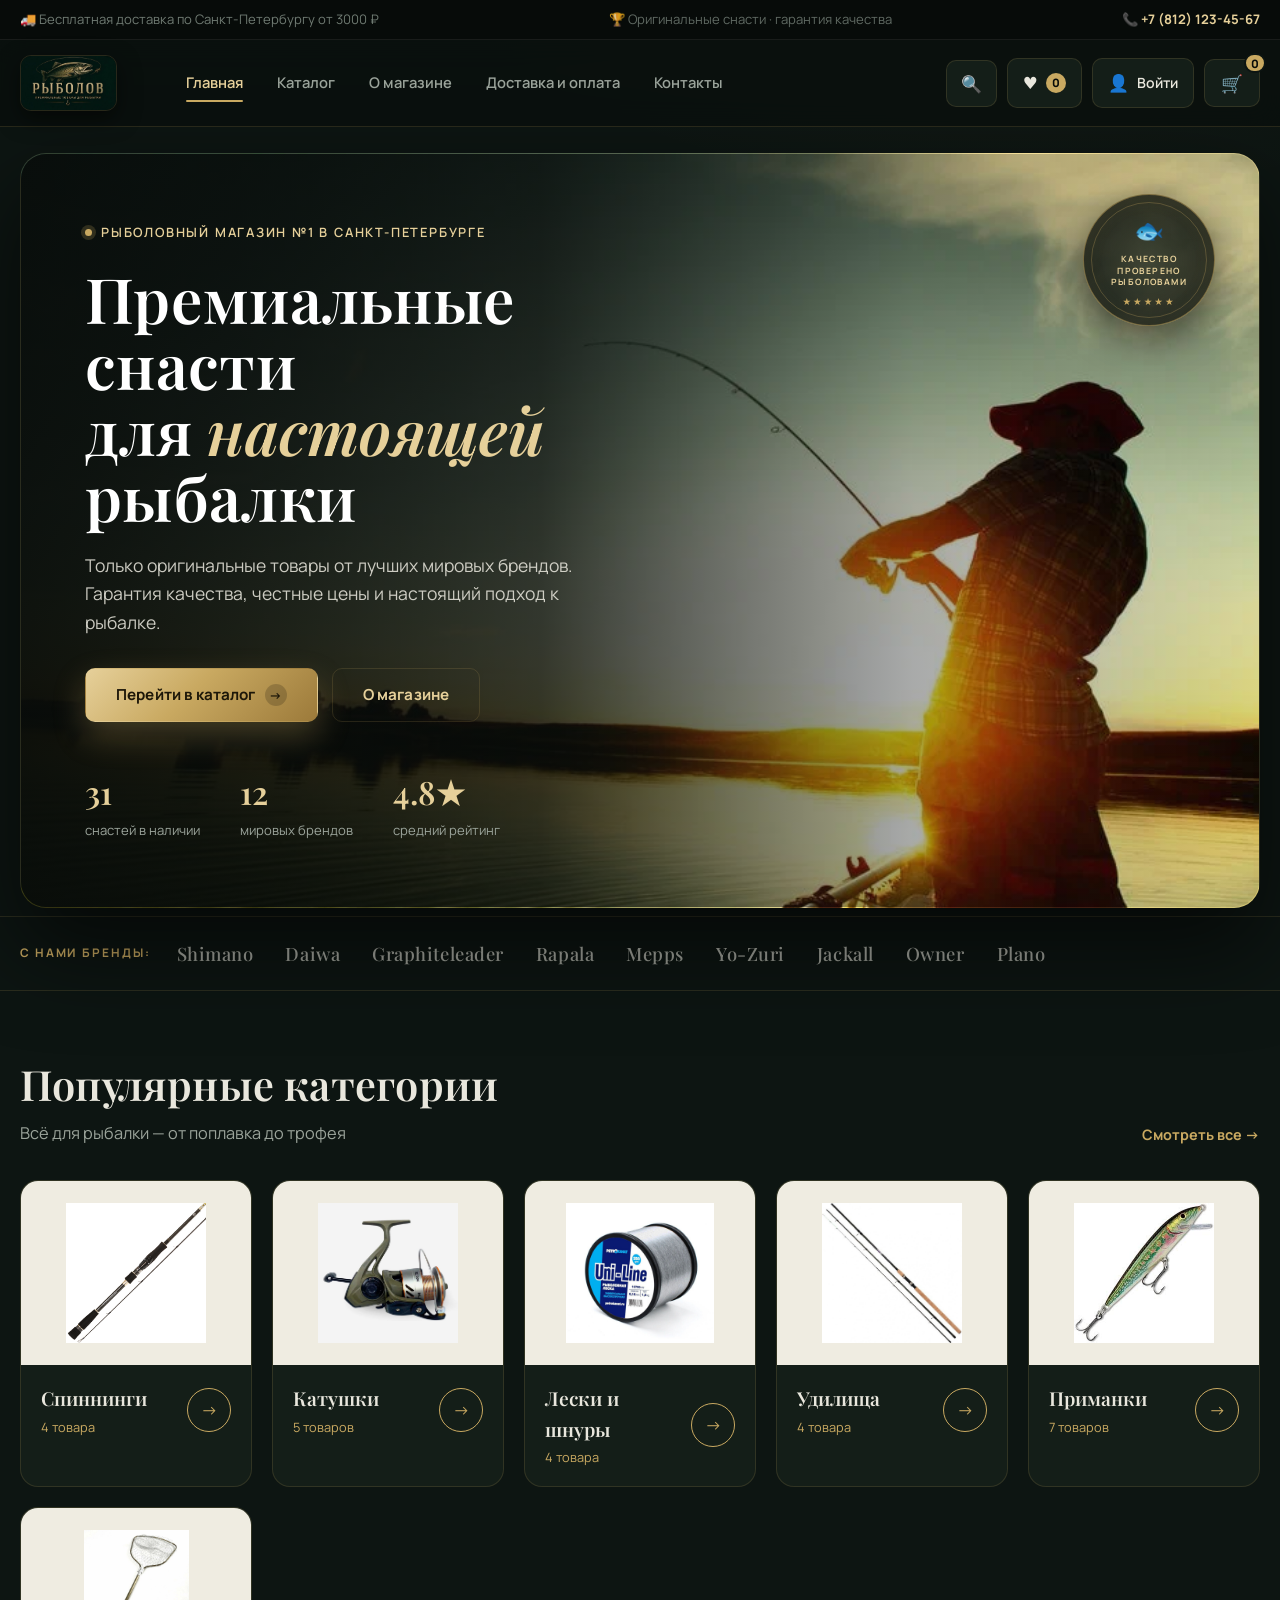
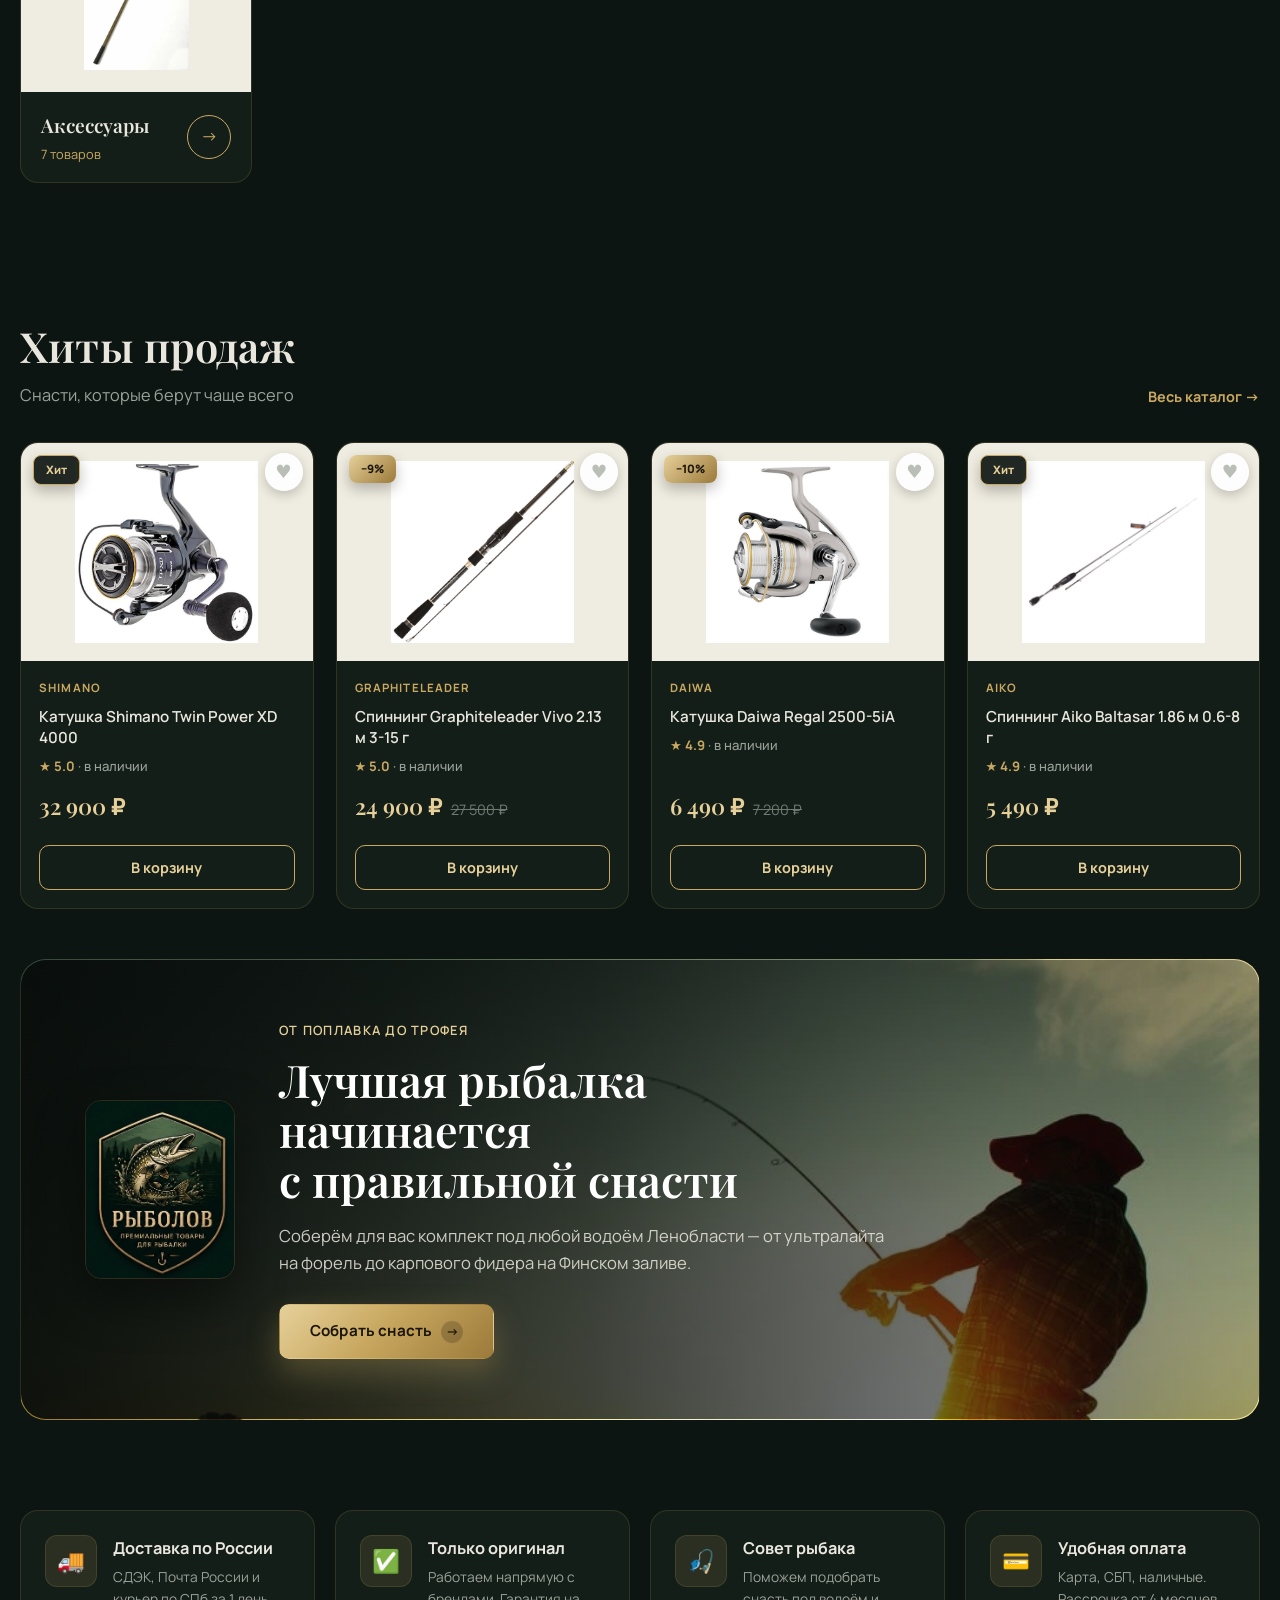
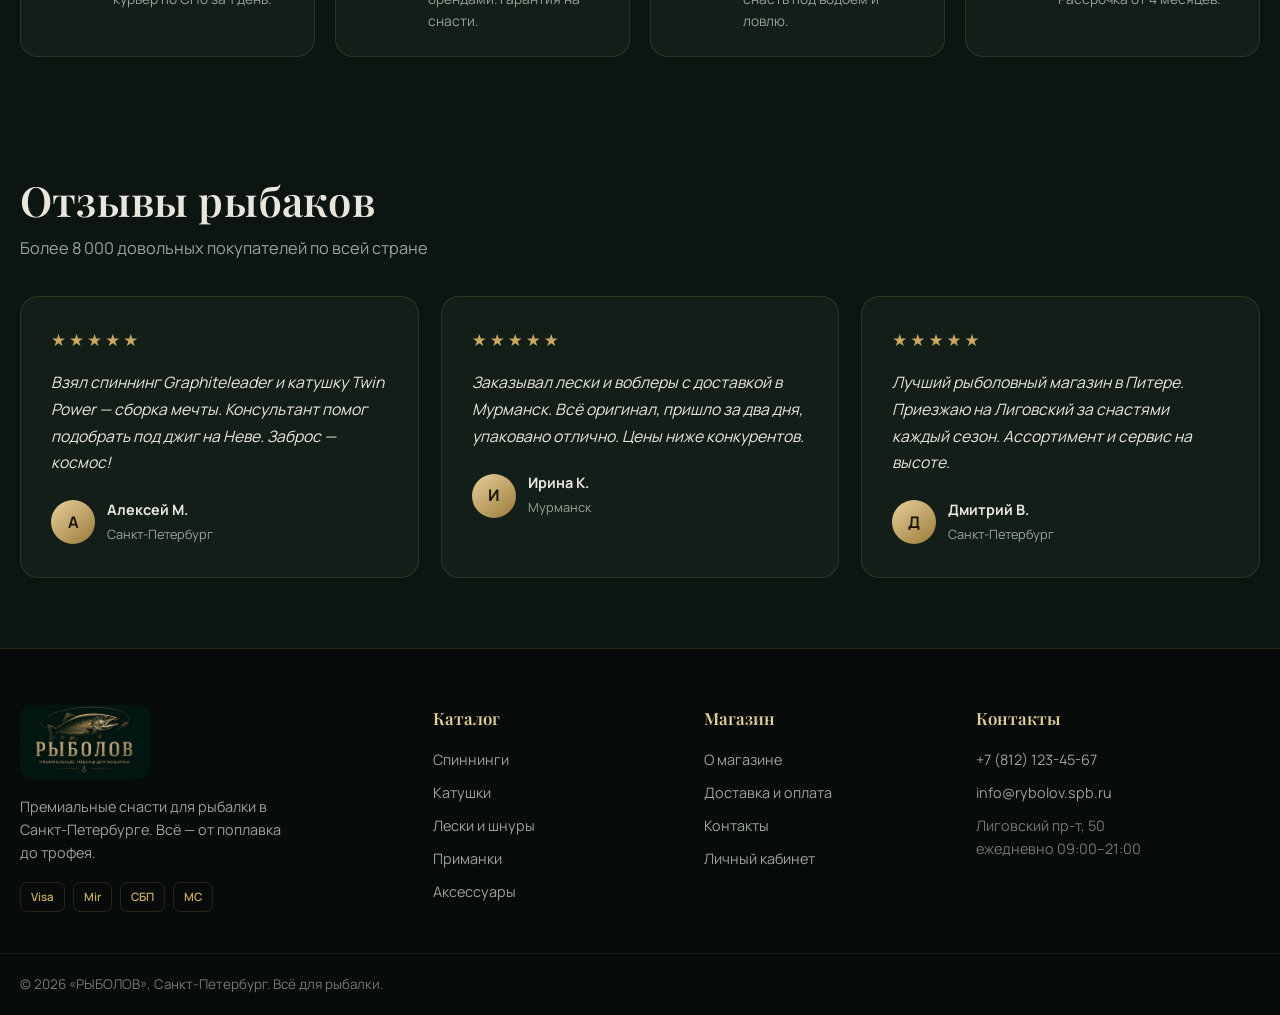
==== commit 8353b748: "Convert to multi-page site + registration-gated checkout with delivery/payment Многостраничность: - " ====
--- a/index.html
+++ b/index.html
@@ -3,54 +3,15 @@
 <head>
   <meta charset="UTF-8">
   <meta name="viewport" content="width=device-width, initial-scale=1.0">
-  <meta name="description" content="РЫБОЛОВ — премиальный рыболовный магазин в Санкт-Петербурге. Спиннинги, катушки, лески, воблеры и снасти от мировых брендов по реальным ценам.">
+  <meta name="description" content="РЫБОЛОВ — премиальный рыболовный магазин в Санкт-Петербурге. Спиннинги, катушки, лески, воблеры и снасти от мировых брендов.">
   <title>РЫБОЛОВ — премиальные снасти для рыбалки · Санкт-Петербург</title>
   <link rel="preconnect" href="https://fonts.googleapis.com">
   <link rel="preconnect" href="https://fonts.gstatic.com" crossorigin>
-  <link href="https://fonts.googleapis.com/css2?family=Manrope:wght@400;500;600;700;800&display=swap" rel="stylesheet">
+  <link href="https://fonts.googleapis.com/css2?family=Manrope:wght@400;500;600;700;800&family=Playfair+Display:ital,wght@0,500;0,600;0,700;1,500;1,600&display=swap" rel="stylesheet">
   <link rel="stylesheet" href="css/style.css">
   <link rel="icon" href="data:image/svg+xml,<svg xmlns='http://www.w3.org/2000/svg' viewBox='0 0 100 100'><text y='.9em' font-size='90'>🎣</text></svg>">
 </head>
-<body>
-  <a id="top"></a>
-
-  <!-- Верхняя плашка -->
-  <div class="topbar">
-    <div class="container topbar__inner">
-      <span class="topbar__item">🚚 Бесплатная доставка по Санкт-Петербургу от 3000 ₽</span>
-      <span class="topbar__item topbar__item--mid">🏆 Оригинальные снасти · гарантия качества</span>
-      <span class="topbar__phone">📞 <a href="tel:+78121234567">+7 (812) 123-45-67</a></span>
-    </div>
-  </div>
-
-  <!-- Шапка -->
-  <header class="header" id="siteHeader">
-    <div class="container header__inner">
-      <a href="#top" class="logo logo--emblem" aria-label="РЫБОЛОВ — премиальные товары для рыбалки">
-        <img src="assets/img/logo-horizontal.jpeg" alt="РЫБОЛОВ — премиальные товары для рыбалки" class="logo__img">
-      </a>
-
-      <div class="search">
-        <input type="search" id="searchInput" class="search__input" placeholder="Найти снасть: спиннинг, катушка, воблер…" autocomplete="off">
-        <button class="search__btn" id="searchBtn" aria-label="Искать">Найти</button>
-      </div>
-
-      <div class="header__actions">
-        <button class="icon-btn" id="favToggle" aria-label="Избранное">
-          <span class="icon-btn__ico">♥</span>
-          <span class="icon-btn__count" id="favCount">0</span>
-        </button>
-        <button class="icon-btn" id="accountToggle" aria-label="Личный кабинет">
-          <span class="icon-btn__ico">👤</span>
-          <span class="icon-btn__label" id="accountLabel">Войти</span>
-        </button>
-        <button class="cart-toggle" id="cartToggle" aria-label="Корзина">
-          <span class="cart-toggle__ico">🛒</span>
-          <span class="cart-toggle__count" id="cartCount">0</span>
-        </button>
-      </div>
-    </div>
-  </header>
+<body data-page="home">
 
   <!-- Герой -->
   <section class="hero">
@@ -66,8 +27,8 @@
           <h1 class="hero__title">Премиальные снасти<br>для <span class="accent">настоящей</span> рыбалки</h1>
           <p class="hero__text">Только оригинальные товары от лучших мировых брендов. Гарантия качества, честные цены и настоящий подход к рыбалке.</p>
           <div class="hero__actions">
-            <a href="#catalog" class="btn btn--primary">Перейти в каталог <span class="btn__arrow">→</span></a>
-            <a href="#hits" class="btn btn--ghost">Хиты продаж</a>
+            <a href="catalog.html" class="btn btn--primary">Перейти в каталог <span class="btn__arrow">→</span></a>
+            <a href="about.html" class="btn btn--ghost">О магазине</a>
           </div>
           <div class="hero__stats">
             <div><b id="statCount">0</b><span>снастей в наличии</span></div>
@@ -79,7 +40,7 @@
     </div>
   </section>
 
-  <!-- Лента брендов -->
+  <!-- Бренды -->
   <div class="brands">
     <div class="container brands__inner">
       <span class="brands__label">С нами бренды:</span>
@@ -90,90 +51,29 @@
     </div>
   </div>
 
-  <!-- Хиты продаж -->
+  <!-- Категории -->
+  <section class="cats" id="categories">
+    <div class="container">
+      <div class="section-head section-head--row">
+        <div><h2 class="section-title">Популярные категории</h2><p class="section-sub">Всё для рыбалки — от поплавка до трофея</p></div>
+        <a href="catalog.html" class="section-link">Смотреть все →</a>
+      </div>
+      <div class="cats__grid" id="catsGrid"></div>
+    </div>
+  </section>
+
+  <!-- Хиты -->
   <section class="hits" id="hits">
     <div class="container">
       <div class="section-head section-head--row">
-        <div>
-          <h2 class="section-title">Хиты продаж</h2>
-          <p class="section-sub">Снасти, которые берут чаще всего</p>
-        </div>
-        <a href="#catalog" class="section-link">Весь каталог →</a>
+        <div><h2 class="section-title">Хиты продаж</h2><p class="section-sub">Снасти, которые берут чаще всего</p></div>
+        <a href="catalog.html" class="section-link">Весь каталог →</a>
       </div>
       <div class="products products--hits" id="hitsGrid"></div>
     </div>
   </section>
 
-  <!-- Категории (вкладки) -->
-  <section class="cats" id="categories">
-    <div class="container">
-      <div class="section-head section-head--row">
-        <div>
-          <h2 class="section-title">Популярные категории</h2>
-          <p class="section-sub">Всё для рыбалки — от поплавка до трофея</p>
-        </div>
-        <div class="head-actions">
-          <a href="#catalog" class="section-link">Смотреть все</a>
-        </div>
-      </div>
-      <div class="cats__grid" id="catsGrid"></div>
-    </div>
-  </section>
-
-  <!-- Каталог -->
-  <section class="catalog" id="catalog">
-    <div class="container">
-      <div class="section-head section-head--left">
-        <h2 class="section-title">Каталог снастей</h2>
-        <p class="section-sub">Реальные товары, характеристики и цены</p>
-      </div>
-
-      <!-- Вкладки категорий -->
-      <div class="tabs" id="filters"></div>
-
-      <!-- Панель фильтров -->
-      <div class="toolbar">
-        <div class="toolbar__group">
-          <label class="field">
-            <span class="field__label">Бренд</span>
-            <select id="brandFilter" class="select"></select>
-          </label>
-          <label class="field">
-            <span class="field__label">Цена, ₽</span>
-            <span class="range">
-              <input type="number" id="priceMin" class="input" placeholder="от" min="0">
-              <span class="range__sep">–</span>
-              <input type="number" id="priceMax" class="input" placeholder="до" min="0">
-            </span>
-          </label>
-          <label class="check">
-            <input type="checkbox" id="inStock"> <span>Только в наличии</span>
-          </label>
-        </div>
-        <div class="toolbar__group">
-          <label class="field">
-            <span class="field__label">Сортировка</span>
-            <select id="sortSelect" class="select">
-              <option value="popular">По популярности</option>
-              <option value="price-asc">Сначала дешёвые</option>
-              <option value="price-desc">Сначала дорогие</option>
-              <option value="rating">По рейтингу</option>
-            </select>
-          </label>
-          <button class="btn btn--dark btn--sm" id="resetFilters">Сбросить</button>
-        </div>
-      </div>
-
-      <p class="catalog__meta" id="catalogMeta"></p>
-      <div class="products" id="products"></div>
-      <div class="empty" id="empty" hidden>
-        <p>😕 По вашему запросу ничего не найдено.</p>
-        <button class="btn btn--dark" id="resetBtn">Сбросить фильтры</button>
-      </div>
-    </div>
-  </section>
-
-  <!-- Атмосферная CTA-полоса (фото рыбалки) -->
+  <!-- CTA -->
   <section class="cta" id="cta">
     <div class="container">
       <div class="cta__card">
@@ -184,7 +84,7 @@
             <p class="cta__eyebrow">От поплавка до трофея</p>
             <h2 class="cta__title">Лучшая рыбалка начинается<br>с правильной снасти</h2>
             <p class="cta__text">Соберём для вас комплект под любой водоём Ленобласти — от ультралайта на форель до карпового фидера на Финском заливе.</p>
-            <a href="#catalog" class="btn btn--primary">Собрать снасть <span class="btn__arrow">→</span></a>
+            <a href="catalog.html" class="btn btn--primary">Собрать снасть <span class="btn__arrow">→</span></a>
           </div>
         </div>
       </div>
@@ -194,14 +94,11 @@
   <!-- Преимущества -->
   <section class="features">
     <div class="container">
-      <div class="section-head section-head--light">
-        <h2 class="section-title section-title--light">Почему выбирают РЫБОЛОВ</h2>
-      </div>
       <div class="features__grid">
-        <div class="feature"><span class="feature__ico">🚚</span><h3>Доставка по России</h3><p>СДЭК, Почта России и курьер по Санкт-Петербургу за 1 день.</p></div>
-        <div class="feature"><span class="feature__ico">✅</span><h3>Только оригинал</h3><p>Работаем напрямую с брендами. Гарантия на все снасти.</p></div>
-        <div class="feature"><span class="feature__ico">🎣</span><h3>Совет рыбака</h3><p>Поможем подобрать снасть под водоём и способ ловли.</p></div>
-        <div class="feature"><span class="feature__ico">💳</span><h3>Удобная оплата</h3><p>Карта, СБП, наличные при получении. Рассрочка от 4 месяцев.</p></div>
+        <div class="feature"><span class="feature__ico">🚚</span><div><h3>Доставка по России</h3><p>СДЭК, Почта России и курьер по СПб за 1 день.</p></div></div>
+        <div class="feature"><span class="feature__ico">✅</span><div><h3>Только оригинал</h3><p>Работаем напрямую с брендами. Гарантия на снасти.</p></div></div>
+        <div class="feature"><span class="feature__ico">🎣</span><div><h3>Совет рыбака</h3><p>Поможем подобрать снасть под водоём и ловлю.</p></div></div>
+        <div class="feature"><span class="feature__ico">💳</span><div><h3>Удобная оплата</h3><p>Карта, СБП, наличные. Рассрочка от 4 месяцев.</p></div></div>
       </div>
     </div>
   </section>
@@ -209,116 +106,17 @@
   <!-- Отзывы -->
   <section class="reviews" id="reviews">
     <div class="container">
-      <div class="section-head">
-        <h2 class="section-title">Отзывы рыбаков</h2>
-        <p class="section-sub">Более 8 000 довольных покупателей по всей стране</p>
-      </div>
+      <div class="section-head"><h2 class="section-title">Отзывы рыбаков</h2><p class="section-sub">Более 8 000 довольных покупателей по всей стране</p></div>
       <div class="reviews__grid">
-        <figure class="review">
-          <div class="review__stars">★★★★★</div>
-          <blockquote>Взял спиннинг Graphiteleader и катушку Twin Power — сборка мечты. Консультант помог подобрать под джиг на Неве. Заброс — космос!</blockquote>
-          <figcaption><span class="review__ava">А</span><div><b>Алексей М.</b><small>Санкт-Петербург</small></div></figcaption>
-        </figure>
-        <figure class="review">
-          <div class="review__stars">★★★★★</div>
-          <blockquote>Заказывал лески и воблеры с доставкой в Мурманск. Всё оригинал, пришло за два дня, упаковано отлично. Цены ниже, чем у конкурентов.</blockquote>
-          <figcaption><span class="review__ava">И</span><div><b>Ирина К.</b><small>Мурманск</small></div></figcaption>
-        </figure>
-        <figure class="review">
-          <div class="review__stars">★★★★★</div>
-          <blockquote>Лучший рыболовный магазин в Питере. Приезжаю на Лиговский за снастями каждый сезон. Ассортимент и сервис на высоте.</blockquote>
-          <figcaption><span class="review__ava">Д</span><div><b>Дмитрий В.</b><small>Санкт-Петербург</small></div></figcaption>
-        </figure>
+        <figure class="review"><div class="review__stars">★★★★★</div><blockquote>Взял спиннинг Graphiteleader и катушку Twin Power — сборка мечты. Консультант помог подобрать под джиг на Неве. Заброс — космос!</blockquote><figcaption><span class="review__ava">А</span><div><b>Алексей М.</b><small>Санкт-Петербург</small></div></figcaption></figure>
+        <figure class="review"><div class="review__stars">★★★★★</div><blockquote>Заказывал лески и воблеры с доставкой в Мурманск. Всё оригинал, пришло за два дня, упаковано отлично. Цены ниже конкурентов.</blockquote><figcaption><span class="review__ava">И</span><div><b>Ирина К.</b><small>Мурманск</small></div></figcaption></figure>
+        <figure class="review"><div class="review__stars">★★★★★</div><blockquote>Лучший рыболовный магазин в Питере. Приезжаю на Лиговский за снастями каждый сезон. Ассортимент и сервис на высоте.</blockquote><figcaption><span class="review__ava">Д</span><div><b>Дмитрий В.</b><small>Санкт-Петербург</small></div></figcaption></figure>
       </div>
     </div>
   </section>
 
-  <!-- Контакты -->
-  <section class="contacts" id="contacts">
-    <div class="container contacts__grid">
-      <div>
-        <div class="section-head section-head--left">
-          <h2 class="section-title">Приходите в гости</h2>
-          <p class="section-sub">Северная столица рыбалки на Неве и Финском заливе</p>
-        </div>
-        <ul class="contacts__list">
-          <li><span>📍</span><div><b>Адрес</b>Санкт-Петербург, Лиговский пр-т, 50, ТК «Рыбацкий двор»</div></li>
-          <li><span>🕗</span><div><b>Часы работы</b>ежедневно с 09:00 до 21:00</div></li>
-          <li><span>📞</span><div><b>Телефон</b><a href="tel:+78121234567">+7 (812) 123-45-67</a></div></li>
-          <li><span>✉️</span><div><b>Почта</b><a href="mailto:info@rybolov.spb.ru">info@rybolov.spb.ru</a></div></li>
-          <li><span>🚇</span><div><b>Метро</b>«Лиговский проспект», 5 минут пешком</div></li>
-        </ul>
-      </div>
-      <div class="map-card">
-        <div class="map-card__pin">📍</div>
-        <p class="map-card__city">Санкт-Петербург</p>
-        <p class="map-card__addr">Лиговский проспект, 50</p>
-        <span class="map-card__note">Ждём вас за снастями каждый день с 9 утра</span>
-      </div>
-    </div>
-  </section>
-
-  <!-- Подвал -->
-  <footer class="footer">
-    <div class="container footer__grid">
-      <div class="footer__col footer__brand">
-        <a href="#top" class="logo logo--footer">
-          <img src="assets/img/logo-horizontal.jpeg" alt="РЫБОЛОВ" class="logo__img">
-        </a>
-        <p class="footer__about">Премиальные снасти для рыбалки в Санкт-Петербурге. Всё — от поплавка до трофея.</p>
-        <div class="footer__pay"><span>Visa</span><span>Mir</span><span>СБП</span><span>MC</span></div>
-      </div>
-      <div class="footer__col">
-        <h4>Каталог</h4>
-        <a href="#catalog" data-cat="spinning">Спиннинги</a><a href="#catalog" data-cat="reels">Катушки</a><a href="#catalog" data-cat="lines">Лески и шнуры</a><a href="#catalog" data-cat="lures">Приманки</a><a href="#catalog" data-cat="accessories">Аксессуары</a>
-      </div>
-      <div class="footer__col">
-        <h4>Покупателям</h4>
-        <a href="#hits">Хиты продаж</a><a href="#reviews">Отзывы</a><a href="#contacts">Доставка и оплата</a><a href="#contacts">Контакты</a>
-      </div>
-      <div class="footer__col">
-        <h4>Контакты</h4>
-        <a href="tel:+78121234567">+7 (812) 123-45-67</a>
-        <a href="mailto:info@rybolov.spb.ru">info@rybolov.spb.ru</a>
-        <span class="footer__muted">Лиговский пр-т, 50<br>ежедневно 09:00–21:00</span>
-      </div>
-    </div>
-    <div class="footer__bottom">
-      <div class="container">© 2026 «РЫБОЛОВ», Санкт-Петербург. Всё для рыбалки.</div>
-    </div>
-  </footer>
-
-  <!-- Корзина -->
-  <div class="drawer" id="cartDrawer" hidden>
-    <div class="drawer__overlay" id="cartOverlay"></div>
-    <aside class="drawer__panel">
-      <div class="drawer__head">
-        <h3>🛒 Корзина</h3>
-        <button class="drawer__close" id="cartClose" aria-label="Закрыть">✕</button>
-      </div>
-      <div class="drawer__body" id="cartItems"></div>
-      <div class="drawer__foot">
-        <div class="drawer__total"><span>Итого:</span><b id="cartTotal">0 ₽</b></div>
-        <button class="btn btn--primary btn--block" id="checkoutBtn">Оформить заказ</button>
-      </div>
-    </aside>
-  </div>
-
-  <!-- Модалка товара -->
-  <div class="modal" id="productModal" hidden>
-    <div class="modal__overlay" id="modalOverlay"></div>
-    <div class="modal__card" id="modalCard"></div>
-  </div>
-
-  <!-- Личный кабинет -->
-  <div class="modal" id="accountModal" hidden>
-    <div class="modal__overlay" id="accountOverlay"></div>
-    <div class="modal__card modal__card--sm" id="accountCard"></div>
-  </div>
-
-  <div class="toast" id="toast" hidden></div>
-
   <script src="js/products.js"></script>
+  <script src="js/layout.js"></script>
   <script src="js/app.js"></script>
 </body>
 </html>
--- a/css/style.css
+++ b/css/style.css
@@ -435,6 +435,94 @@
 .toast { position: fixed; bottom: 26px; left: 50%; transform: translateX(-50%); background: var(--surface); color: var(--gold-br); padding: 15px 26px; border-radius: 12px; font-weight: 600; font-size: .9rem; z-index: 90; box-shadow: var(--shadow-lg); border: 1px solid var(--gold); animation: toastIn .3s ease; max-width: 90vw; }
 @keyframes toastIn { from { transform: translate(-50%, 20px); opacity: 0; } to { transform: translate(-50%, 0); opacity: 1; } }
 
+/* ===== Навигация в шапке ===== */
+.nav { display: flex; gap: 4px; margin-left: 28px; }
+.nav__link { position: relative; padding: 10px 15px; border-radius: 9px; font-size: .92rem; font-weight: 600; color: var(--text-soft); transition: color .18s, background .18s; }
+.nav__link:hover { color: var(--gold-br); background: var(--gold-soft); }
+.nav__link.is-active { color: var(--gold-br); }
+.nav__link.is-active::after { content: ""; position: absolute; left: 15px; right: 15px; bottom: 3px; height: 2px; background: var(--gold); border-radius: 2px; }
+.nav-toggle { display: none; font-size: 1.35rem; color: var(--text); padding: 6px 10px; }
+.icon-btn--search { padding: 11px 14px; }
+.header__search { border-top: 1px solid var(--line); background: rgba(10,16,13,.98); padding: 14px 0; }
+.header__search .search { max-width: 100%; }
+
+/* ===== Внутренний баннер страницы ===== */
+.page-hero { padding: 50px 0 42px; border-bottom: 1px solid var(--line); background: radial-gradient(760px 280px at 18% -10%, rgba(201,169,97,.08), transparent 62%); }
+.crumbs { font-size: .82rem; color: var(--text-dim); margin-bottom: 14px; }
+.crumbs a { color: var(--text-soft); } .crumbs a:hover { color: var(--gold-br); } .crumbs span { margin: 0 6px; opacity: .6; }
+.page-hero__title { font-family: var(--serif); font-weight: 600; font-size: clamp(2rem, 4vw, 3rem); color: var(--text); }
+.page-hero__sub { margin-top: 10px; color: var(--text-soft); font-size: 1.05rem; }
+
+/* ===== Проза (о магазине) ===== */
+.prose { padding: 64px 0; }
+.prose__grid { display: grid; grid-template-columns: 1.4fr .8fr; gap: 50px; align-items: center; }
+.prose__text .section-title { margin-bottom: 20px; }
+.prose__text p { margin-bottom: 16px; color: var(--text-soft); font-size: 1.04rem; }
+.prose__text p b { color: var(--text); }
+.prose__text .btn { margin-top: 12px; }
+.prose__seal img { width: 100%; border-radius: 20px; border: 1px solid var(--line); box-shadow: var(--shadow); }
+
+/* ===== Полоса цифр ===== */
+.stats-band { border-block: 1px solid var(--line); background: var(--bg-2); }
+.stats-band__grid { display: grid; grid-template-columns: repeat(4, 1fr); gap: 20px; padding: 44px 0; text-align: center; }
+.stats-band b { font-family: var(--serif); display: block; font-size: 2.3rem; font-weight: 600; color: var(--gold-br); }
+.stats-band span { color: var(--text-soft); font-size: .88rem; }
+
+/* ===== Инфо-карточки (доставка/оплата) ===== */
+.info { padding: 64px 0; }
+.info--alt { background: var(--bg-2); border-block: 1px solid var(--line); }
+.info__grid { display: grid; grid-template-columns: repeat(auto-fit, minmax(240px, 1fr)); gap: 20px; }
+.info-card { background: var(--surface); border: 1px solid var(--line); border-radius: var(--radius); padding: 26px; transition: border-color .2s, transform .18s; }
+.info-card:hover { border-color: rgba(201,169,97,.4); transform: translateY(-4px); }
+.info-card__ico { font-size: 1.7rem; width: 56px; height: 56px; border-radius: 14px; display: grid; place-items: center; background: var(--gold-soft); border: 1px solid var(--line); }
+.info-card h3 { margin: 16px 0 8px; font-size: 1.1rem; color: var(--text); font-weight: 700; }
+.info-card p { color: var(--text-soft); font-size: .9rem; }
+.info-card__price { display: block; margin-top: 14px; color: var(--gold-br); font-weight: 700; font-size: .92rem; }
+
+/* ===== FAQ ===== */
+.faq { padding: 64px 0; }
+.faq__list { display: grid; gap: 12px; max-width: 840px; }
+.faq__item { background: var(--surface); border: 1px solid var(--line); border-radius: var(--radius-sm); padding: 2px 22px; }
+.faq__item summary { cursor: pointer; padding: 18px 0; font-weight: 600; color: var(--text); list-style: none; display: flex; justify-content: space-between; align-items: center; gap: 16px; }
+.faq__item summary::-webkit-details-marker { display: none; }
+.faq__item summary::after { content: "+"; color: var(--gold); font-size: 1.4rem; line-height: 1; }
+.faq__item[open] summary::after { content: "−"; }
+.faq__item p { padding: 0 0 18px; color: var(--text-soft); font-size: .95rem; }
+
+/* ===== Форма обратной связи ===== */
+.form-sec { padding: 64px 0 84px; }
+.feedback { max-width: 720px; display: grid; gap: 16px; }
+.feedback__row { display: grid; grid-template-columns: 1fr 1fr; gap: 16px; }
+.field--v { width: 100%; }
+.field--v .input, .field--v .select { width: 100%; }
+textarea.input { resize: vertical; font-family: inherit; line-height: 1.5; }
+
+/* ===== Страница личного кабинета ===== */
+.account-page { padding: 54px 0 84px; }
+.account-page__card { max-width: 640px; margin: 0 auto; background: var(--surface); border: 1px solid var(--line); border-radius: var(--radius); box-shadow: var(--shadow); }
+
+/* ===== Оформление заказа ===== */
+.modal__card:has(.checkout), .modal__card:has(.confirm) { max-width: 580px; }
+.checkout { padding: 30px 32px; }
+.checkout__title { font-family: var(--serif); font-size: 1.5rem; font-weight: 600; color: var(--text); }
+.checkout__block { margin-top: 22px; }
+.checkout__h { font-size: .76rem; text-transform: uppercase; letter-spacing: .08em; color: var(--gold); font-weight: 700; margin-bottom: 12px; }
+.opts { display: grid; gap: 10px; }
+.opt { display: flex; align-items: center; gap: 12px; padding: 13px 16px; border: 1px solid var(--line); border-radius: 11px; background: var(--bg-2); cursor: pointer; transition: border-color .15s; }
+.opt:hover { border-color: var(--gold); }
+.opt:has(input:checked) { border-color: var(--gold); background: var(--gold-soft); }
+.opt input { accent-color: var(--gold); width: 18px; height: 18px; flex-shrink: 0; }
+.opt__main { flex: 1; font-size: .92rem; color: var(--text); font-weight: 600; }
+.opt__price { color: var(--gold-br); font-weight: 700; font-size: .9rem; }
+.checkout__addr { margin-top: 14px; display: grid; gap: 14px; }
+.checkout__summary { margin-top: 24px; border-top: 1px solid var(--line); padding-top: 16px; display: grid; gap: 8px; }
+.checkout__summary > div { display: flex; justify-content: space-between; font-size: .92rem; color: var(--text-soft); }
+.checkout__summary b { color: var(--text); }
+.checkout__grand { padding-top: 10px; border-top: 1px dashed var(--line); color: var(--text) !important; }
+.checkout__grand b { font-family: var(--serif); font-size: 1.35rem; color: var(--gold-br) !important; }
+#ckSubmit { margin-top: 18px; }
+.confirm__check--lock { background: linear-gradient(140deg, var(--gold-br), var(--gold-dk)); font-size: 1.8rem; }
+
 /* ===== Адаптив ===== */
 @media (max-width: 980px) {
   .hero__inner { padding: 48px; }
@@ -459,11 +547,36 @@
   .search { order: 3; width: 100%; max-width: none; }
   .icon-btn__label { display: none; }
   .icon-btn { padding: 11px 13px; }
-  .hero__card { min-height: 0; }
-  .hero__inner { padding: 40px 26px; }
-  .hero__card::before { background: linear-gradient(180deg, rgba(8,12,10,.8), rgba(8,12,10,.94)); }
+  .hero__card { min-height: 0; background-position: 72% 32%; }
+  .hero__inner { padding: 220px 24px 40px; }
+  .hero__card::before { background: linear-gradient(180deg, rgba(8,12,10,.12) 0%, rgba(8,12,10,.5) 40%, rgba(8,12,10,.9) 72%, rgba(8,12,10,.98) 100%); }
   .seal { display: none; }
   .hero__stats { gap: 26px; }
   .account__stats { grid-template-columns: 1fr 1fr; }
   .logo--emblem .logo__img { height: 46px; }
 }
+
+/* ===== Адаптив: навигация и страницы ===== */
+@media (max-width: 1080px) {
+  .nav { margin-left: 14px; gap: 0; }
+  .nav__link { padding: 10px 11px; font-size: .86rem; }
+}
+@media (max-width: 900px) {
+  .header__inner { position: relative; }
+  .nav {
+    position: absolute; top: calc(100% + 1px); left: 0; right: 0; margin: 0;
+    flex-direction: column; gap: 2px; background: rgba(8,12,10,.99);
+    border-bottom: 1px solid var(--line); padding: 12px 17px; display: none; z-index: 30;
+  }
+  .nav.is-open { display: flex; }
+  .nav__link { padding: 12px 14px; }
+  .nav__link.is-active::after { display: none; }
+  .nav-toggle { display: block; order: 5; }
+  .prose__grid { grid-template-columns: 1fr; gap: 34px; }
+  .prose__seal { max-width: 300px; }
+  .stats-band__grid { grid-template-columns: 1fr 1fr; gap: 26px; }
+}
+@media (max-width: 620px) {
+  .feedback__row { grid-template-columns: 1fr; }
+  .stats-band b { font-size: 1.9rem; }
+}
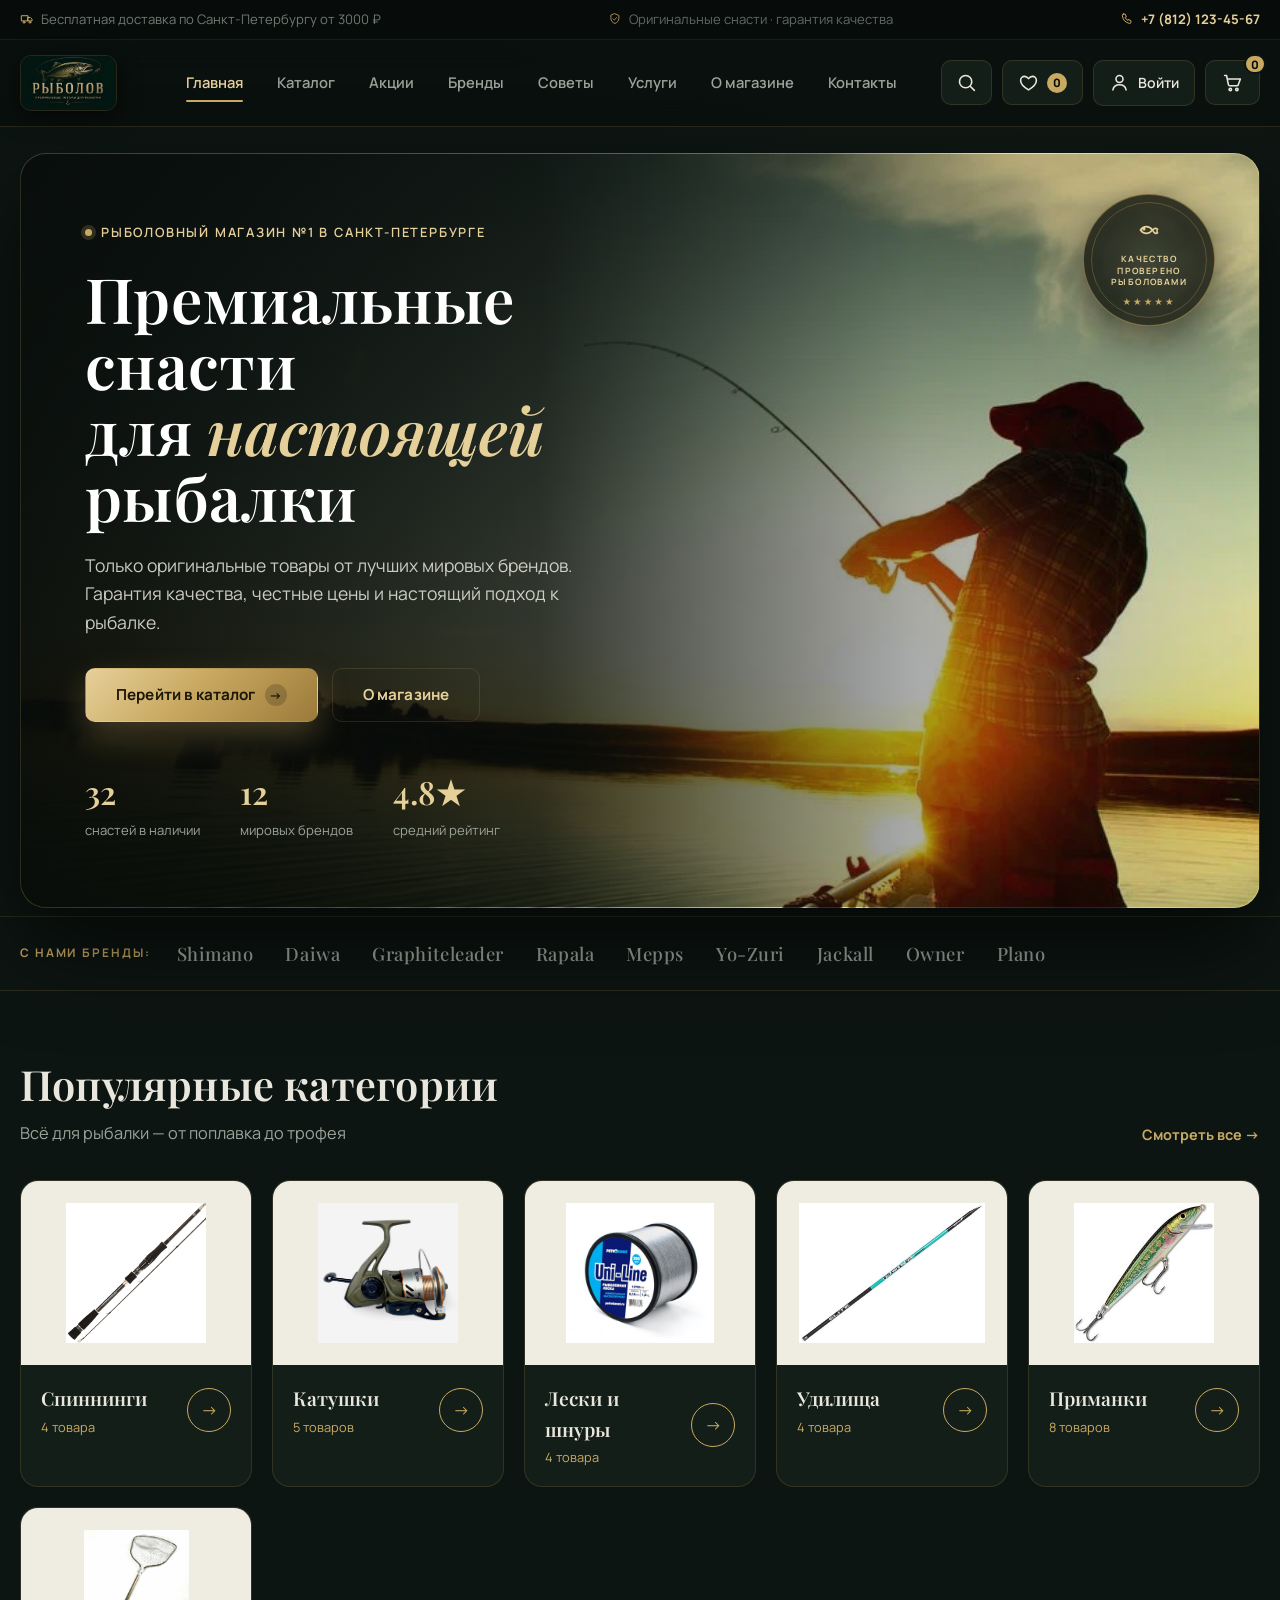
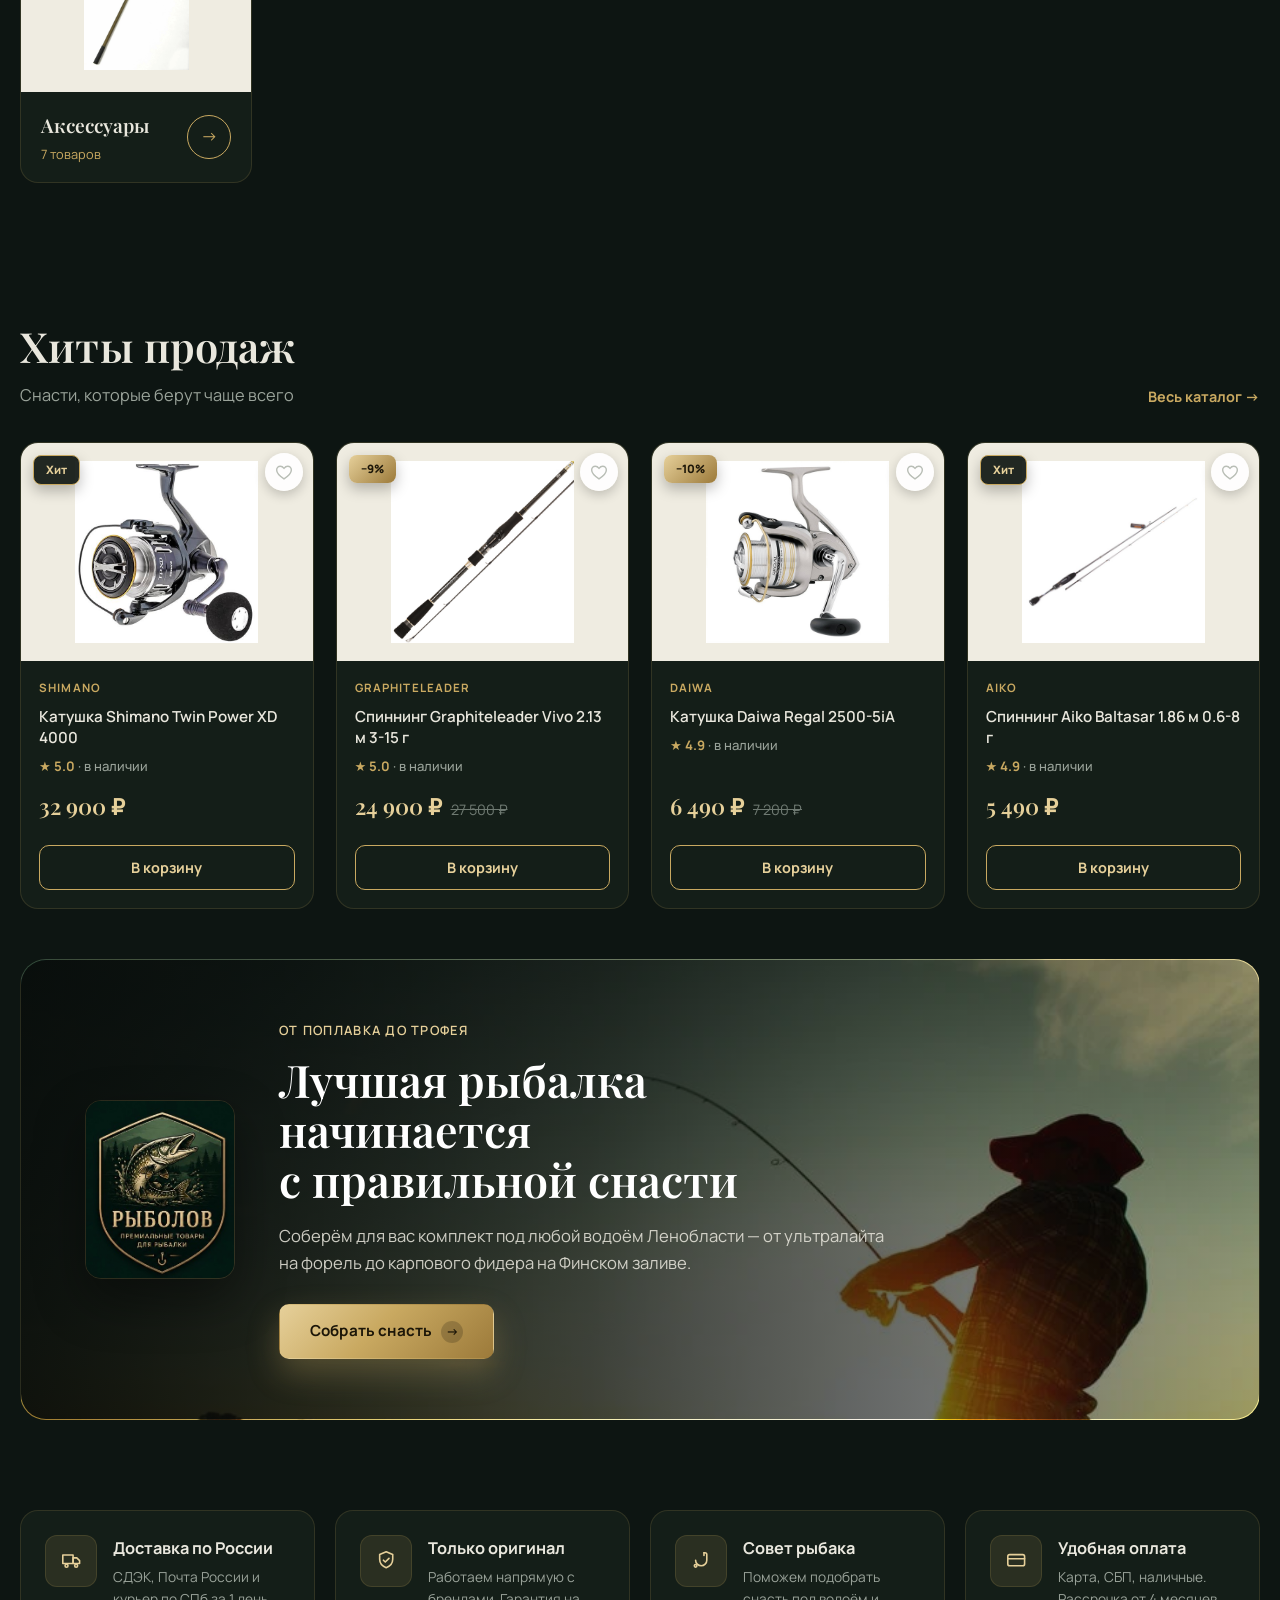
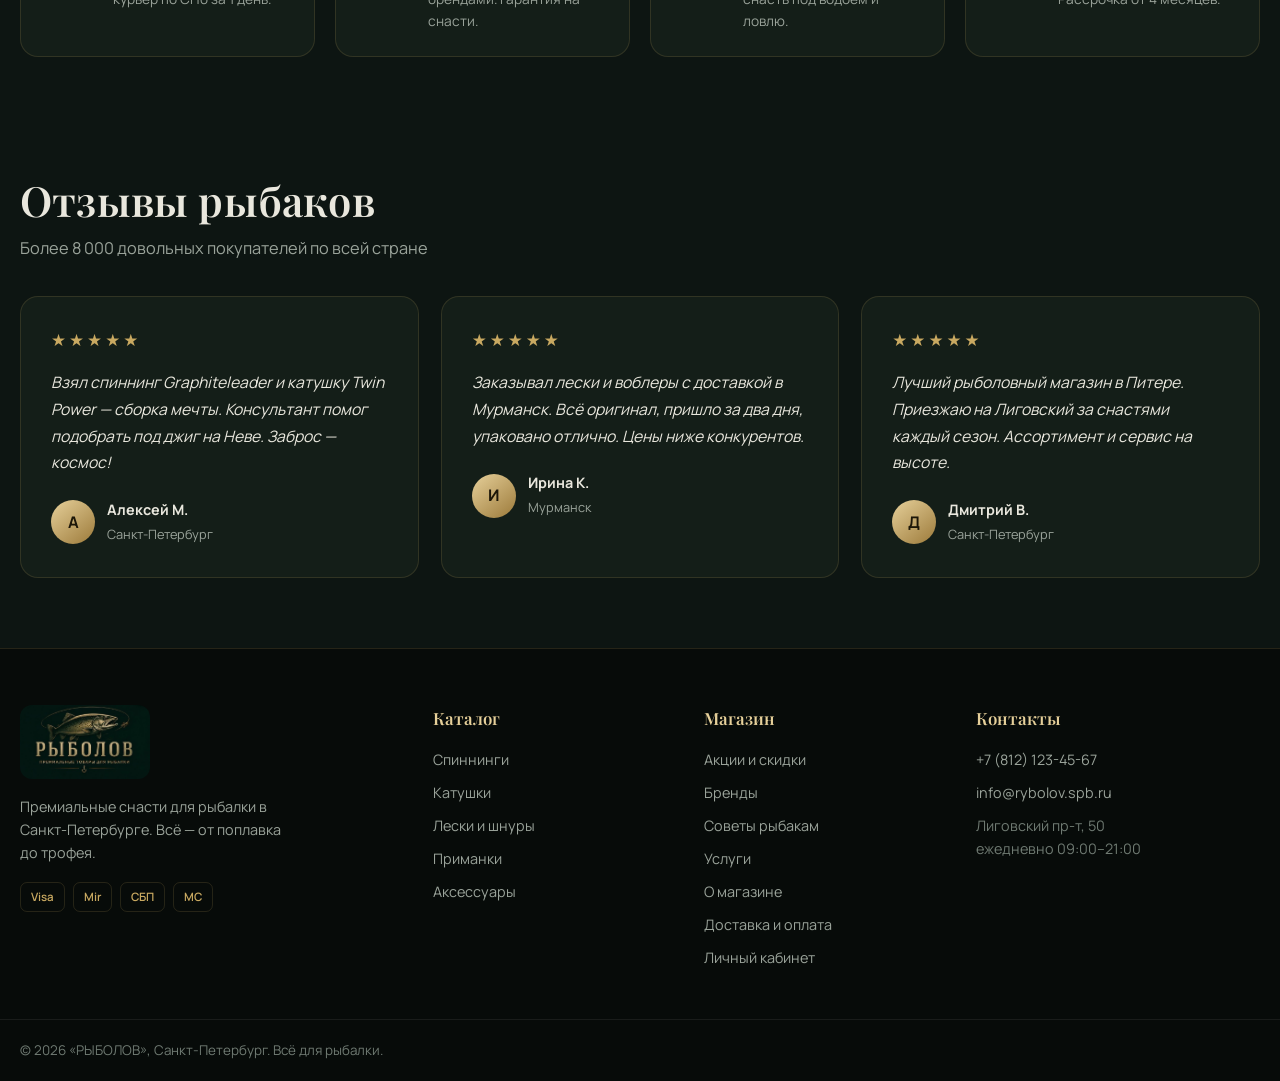
==== commit fe2dc475: "Remove all emojis, replace with premium monochrome SVG icons - Единый набор SVG-иконок (js/layout.js" ====
--- a/index.html
+++ b/index.html
@@ -9,7 +9,7 @@
   <link rel="preconnect" href="https://fonts.gstatic.com" crossorigin>
   <link href="https://fonts.googleapis.com/css2?family=Manrope:wght@400;500;600;700;800&family=Playfair+Display:ital,wght@0,500;0,600;0,700;1,500;1,600&display=swap" rel="stylesheet">
   <link rel="stylesheet" href="css/style.css">
-  <link rel="icon" href="data:image/svg+xml,<svg xmlns='http://www.w3.org/2000/svg' viewBox='0 0 100 100'><text y='.9em' font-size='90'>🎣</text></svg>">
+  <link rel="icon" href="data:image/svg+xml,<svg xmlns='http://www.w3.org/2000/svg' viewBox='0 0 24 24'><rect width='24' height='24' rx='5' fill='%230d1512'/><path d='M3.5 12c3-4.5 8.5-4.5 12 0-3.5 4.5-9 4.5-12 0z' fill='none' stroke='%23c9a961' stroke-width='1.3' stroke-linejoin='round'/><path d='M15.5 12c1.8-1.8 3.6-1.8 5-.8-1 1.8-1 1.8 0 3.6-1.4 1-3.2 1-5-2.8z' fill='none' stroke='%23c9a961' stroke-width='1.3' stroke-linejoin='round'/></svg>">
 </head>
 <body data-page="home">
 
@@ -18,7 +18,7 @@
     <div class="container">
       <div class="hero__card">
         <div class="seal" aria-hidden="true">
-          <span class="seal__fish">🐟</span>
+          <span class="seal__fish" data-icon="fish"></span>
           <span class="seal__text">Качество<br>проверено<br>рыболовами</span>
           <span class="seal__stars">★★★★★</span>
         </div>
@@ -95,10 +95,10 @@
   <section class="features">
     <div class="container">
       <div class="features__grid">
-        <div class="feature"><span class="feature__ico">🚚</span><div><h3>Доставка по России</h3><p>СДЭК, Почта России и курьер по СПб за 1 день.</p></div></div>
-        <div class="feature"><span class="feature__ico">✅</span><div><h3>Только оригинал</h3><p>Работаем напрямую с брендами. Гарантия на снасти.</p></div></div>
-        <div class="feature"><span class="feature__ico">🎣</span><div><h3>Совет рыбака</h3><p>Поможем подобрать снасть под водоём и ловлю.</p></div></div>
-        <div class="feature"><span class="feature__ico">💳</span><div><h3>Удобная оплата</h3><p>Карта, СБП, наличные. Рассрочка от 4 месяцев.</p></div></div>
+        <div class="feature"><span class="feature__ico" data-icon="truck"></span><div><h3>Доставка по России</h3><p>СДЭК, Почта России и курьер по СПб за 1 день.</p></div></div>
+        <div class="feature"><span class="feature__ico" data-icon="shield"></span><div><h3>Только оригинал</h3><p>Работаем напрямую с брендами. Гарантия на снасти.</p></div></div>
+        <div class="feature"><span class="feature__ico" data-icon="hook"></span><div><h3>Совет рыбака</h3><p>Поможем подобрать снасть под водоём и ловлю.</p></div></div>
+        <div class="feature"><span class="feature__ico" data-icon="card"></span><div><h3>Удобная оплата</h3><p>Карта, СБП, наличные. Рассрочка от 4 месяцев.</p></div></div>
       </div>
     </div>
   </section>
--- a/css/style.css
+++ b/css/style.css
@@ -129,7 +129,10 @@
 }
 .icon-btn:hover { border-color: var(--gold); color: var(--gold-br); }
 .icon-btn__ico { font-size: 1.05rem; }
-#favToggle .icon-btn__ico { color: #e0868f; }
+.ic { width: 21px; height: 21px; display: block; fill: none; stroke: currentColor; stroke-width: 1.8; stroke-linecap: round; stroke-linejoin: round; }
+.nav-toggle { color: var(--text); }
+.nav-toggle:hover { color: var(--gold-br); }
+.nav-toggle .ic { width: 24px; height: 24px; }
 .icon-btn__count, .cart-toggle__count {
   min-width: 20px; height: 20px; padding: 0 5px; border-radius: 999px;
   background: var(--gold); color: var(--ink); font-size: .72rem; font-weight: 800;
@@ -198,6 +201,7 @@
 .products { display: grid; grid-template-columns: repeat(auto-fill, minmax(258px, 1fr)); gap: 22px; }
 
 .card {
+  position: relative;
   background: var(--surface); border: 1px solid var(--line); border-radius: var(--radius);
   overflow: hidden; display: flex; flex-direction: column;
   transition: transform .18s ease, box-shadow .26s ease, border-color .2s;
@@ -221,7 +225,7 @@
 .card__fav.is-active { color: #d9636f; background: #fff; }
 .card__body { padding: 18px; display: flex; flex-direction: column; gap: 8px; flex: 1; }
 .card__brand { font-size: .72rem; text-transform: uppercase; letter-spacing: .1em; color: var(--gold); font-weight: 700; }
-.card__name { font-size: .95rem; font-weight: 600; line-height: 1.4; color: var(--text); cursor: pointer; }
+.card__name { display: block; font-size: .95rem; font-weight: 600; line-height: 1.4; color: var(--text); cursor: pointer; }
 .card__name:hover { color: var(--gold-br); }
 .card__rating { font-size: .82rem; color: var(--gold); font-weight: 700; }
 .card__rating span { color: var(--text-soft); font-weight: 500; }
@@ -437,7 +441,7 @@
 
 /* ===== Навигация в шапке ===== */
 .nav { display: flex; gap: 4px; margin-left: 28px; }
-.nav__link { position: relative; padding: 10px 15px; border-radius: 9px; font-size: .92rem; font-weight: 600; color: var(--text-soft); transition: color .18s, background .18s; }
+.nav__link { position: relative; padding: 10px 15px; border-radius: 9px; font-size: .92rem; font-weight: 600; color: var(--text-soft); white-space: nowrap; transition: color .18s, background .18s; }
 .nav__link:hover { color: var(--gold-br); background: var(--gold-soft); }
 .nav__link.is-active { color: var(--gold-br); }
 .nav__link.is-active::after { content: ""; position: absolute; left: 15px; right: 15px; bottom: 3px; height: 2px; background: var(--gold); border-radius: 2px; }
@@ -523,6 +527,75 @@
 #ckSubmit { margin-top: 18px; }
 .confirm__check--lock { background: linear-gradient(140deg, var(--gold-br), var(--gold-dk)); font-size: 1.8rem; }
 
+/* ===== Иконки (замена эмодзи) ===== */
+.pico { display: inline-block; vertical-align: -.15em; stroke: currentColor; }
+.feature__ico, .info-card__ico { color: var(--gold-br); }
+.contacts__list li > span { color: var(--gold-br); }
+.map-card__pin { color: var(--gold-br); }
+.seal__fish { color: var(--gold-br); }
+.topbar__item .pico, .topbar__phone .pico { color: var(--gold); width: 1.05em; height: 1.05em; margin-right: 4px; }
+.product__perks span { display: flex; align-items: center; gap: 10px; }
+.product__perks .pico { color: var(--gold); width: 19px; height: 19px; flex-shrink: 0; }
+.cart-empty__ico { display: block; margin-bottom: 12px; }
+.cart-empty__ico .pico { width: 46px; height: 46px; color: var(--gold); }
+.post-card__media { font-family: var(--serif); color: var(--gold-br); font-weight: 600; letter-spacing: .02em; }
+.card__fav .pico { width: 20px; height: 20px; }
+.card__fav.is-active .pico { fill: currentColor; }
+
+/* ===== Страница товара ===== */
+.product-page { padding: 40px 0 10px; }
+.product { display: grid; grid-template-columns: 1fr 1fr; gap: 46px; margin-top: 22px; align-items: start; }
+.product__media { position: relative; background: var(--tile); border: 1px solid var(--line); border-radius: var(--radius); aspect-ratio: 1/1; display: grid; place-items: center; padding: 34px; }
+.product__media img { max-width: 100%; max-height: 100%; object-fit: contain; }
+.product__media .card__badge { position: absolute; top: 16px; left: 16px; }
+.product__brand { color: var(--gold); font-weight: 700; text-transform: uppercase; letter-spacing: .08em; font-size: .8rem; }
+.product__title { font-family: var(--serif); font-size: clamp(1.6rem, 3vw, 2.3rem); font-weight: 600; color: var(--text); margin: 10px 0 14px; line-height: 1.15; }
+.product__rating { color: var(--gold); font-weight: 700; }
+.product__rating span { color: var(--text-soft); font-weight: 500; }
+.product__price { font-family: var(--serif); font-size: 2.3rem; font-weight: 600; color: var(--gold-br); margin: 18px 0; }
+.product__price s { font-size: 1.2rem; color: var(--text-dim); font-weight: 400; margin-left: 12px; }
+.product__desc { color: var(--text-soft); font-size: 1.06rem; line-height: 1.75; margin-bottom: 24px; }
+.product__specs { list-style: none; display: grid; gap: 2px; margin-bottom: 26px; }
+.product__specs li { display: flex; justify-content: space-between; padding: 11px 0; border-bottom: 1px solid var(--line-2); font-size: .92rem; }
+.product__specs span { color: var(--text-soft); }
+.product__specs b { color: var(--text); font-weight: 700; }
+.product__actions { display: flex; gap: 12px; flex-wrap: wrap; margin-bottom: 24px; }
+.product__actions .btn { flex: 1; min-width: 170px; }
+.product__perks { display: grid; gap: 9px; padding-top: 20px; border-top: 1px solid var(--line); }
+.product__perks span { color: var(--text-soft); font-size: .9rem; }
+.notfound { text-align: center; padding: 90px 0; display: grid; gap: 16px; place-items: center; }
+.notfound h1 { font-family: var(--serif); color: var(--text); }
+
+/* ===== Акции: промо-баннер ===== */
+.promo { display: flex; align-items: center; justify-content: space-between; gap: 20px; flex-wrap: wrap;
+  background: linear-gradient(135deg, rgba(201,169,97,.16), rgba(201,169,97,.03)); border: 1px solid var(--line);
+  border-radius: var(--radius); padding: 30px 34px; margin-bottom: 34px; }
+.promo__title { font-family: var(--serif); font-size: 1.7rem; font-weight: 600; color: var(--gold-br); }
+.promo__text { color: var(--text-soft); margin-top: 6px; }
+.promo__badge { font-family: var(--serif); font-size: 2.4rem; font-weight: 700; color: var(--gold-br); white-space: nowrap; }
+
+/* ===== Блог / советы ===== */
+.blog-grid { display: grid; grid-template-columns: repeat(auto-fill, minmax(320px, 1fr)); gap: 22px; }
+.post-card { background: var(--surface); border: 1px solid var(--line); border-radius: var(--radius); overflow: hidden; display: flex; flex-direction: column; transition: transform .18s ease, box-shadow .24s ease, border-color .2s; }
+.post-card:hover { transform: translateY(-6px); box-shadow: var(--shadow); border-color: rgba(201,169,97,.4); }
+.post-card__media { aspect-ratio: 16/9; display: grid; place-items: center; font-size: 3rem; background: linear-gradient(140deg, var(--surface-2), var(--bg-2)); border-bottom: 1px solid var(--line); }
+.post-card__body { padding: 24px; display: flex; flex-direction: column; gap: 12px; flex: 1; }
+.post-card__tag { align-self: flex-start; font-size: .7rem; text-transform: uppercase; letter-spacing: .08em; color: var(--gold); font-weight: 700; border: 1px solid var(--line); padding: 4px 12px; border-radius: 999px; }
+.post-card__title { font-family: var(--serif); font-size: 1.25rem; font-weight: 600; color: var(--text); line-height: 1.28; }
+.post-card__excerpt { color: var(--text-soft); font-size: .92rem; flex: 1; }
+.post-card__link { color: var(--gold-br); font-weight: 700; font-size: .9rem; }
+
+/* ===== Статья ===== */
+.article { padding: 50px 0 74px; }
+.article__body { max-width: 760px; }
+.article__meta { color: var(--gold); font-size: .85rem; margin-bottom: 18px; letter-spacing: .04em; }
+.article__lead { font-size: 1.18rem; color: var(--text); margin-bottom: 26px; line-height: 1.7; }
+.article__body h2 { font-family: var(--serif); font-size: 1.5rem; font-weight: 600; color: var(--text); margin: 30px 0 12px; }
+.article__body p { color: var(--text-soft); margin-bottom: 16px; font-size: 1.04rem; line-height: 1.78; }
+.article__body ul { color: var(--text-soft); margin: 0 0 18px 22px; display: grid; gap: 9px; font-size: 1.02rem; }
+.article__body strong { color: var(--text); }
+.article__back { display: inline-block; margin-top: 26px; color: var(--gold-br); font-weight: 700; }
+
 /* ===== Адаптив ===== */
 @media (max-width: 980px) {
   .hero__inner { padding: 48px; }
@@ -532,6 +605,7 @@
 }
 @media (max-width: 880px) {
   .contacts__grid { grid-template-columns: 1fr; }
+  .product { grid-template-columns: 1fr; gap: 26px; }
   .modal__grid { grid-template-columns: 1fr; }
   .modal__img { min-height: 260px; }
   .section-head--row { flex-direction: column; align-items: flex-start; gap: 10px; }
@@ -547,7 +621,8 @@
   .search { order: 3; width: 100%; max-width: none; }
   .icon-btn__label { display: none; }
   .icon-btn { padding: 11px 13px; }
-  .hero__card { min-height: 0; background-position: 72% 32%; }
+  /* На телефоне — отдельное вертикальное фото героя */
+  .hero__card { min-height: 0; background-image: url("../assets/img/hero-mobile.jpeg"); background-position: center 28%; }
   .hero__inner { padding: 220px 24px 40px; }
   .hero__card::before { background: linear-gradient(180deg, rgba(8,12,10,.12) 0%, rgba(8,12,10,.5) 40%, rgba(8,12,10,.9) 72%, rgba(8,12,10,.98) 100%); }
   .seal { display: none; }
@@ -557,11 +632,11 @@
 }
 
 /* ===== Адаптив: навигация и страницы ===== */
-@media (max-width: 1080px) {
-  .nav { margin-left: 14px; gap: 0; }
-  .nav__link { padding: 10px 11px; font-size: .86rem; }
-}
-@media (max-width: 900px) {
+@media (max-width: 1200px) {
+  .nav { margin-left: 12px; gap: 0; }
+  .nav__link { padding: 9px 9px; font-size: .82rem; }
+}
+@media (max-width: 1024px) {
   .header__inner { position: relative; }
   .nav {
     position: absolute; top: calc(100% + 1px); left: 0; right: 0; margin: 0;
